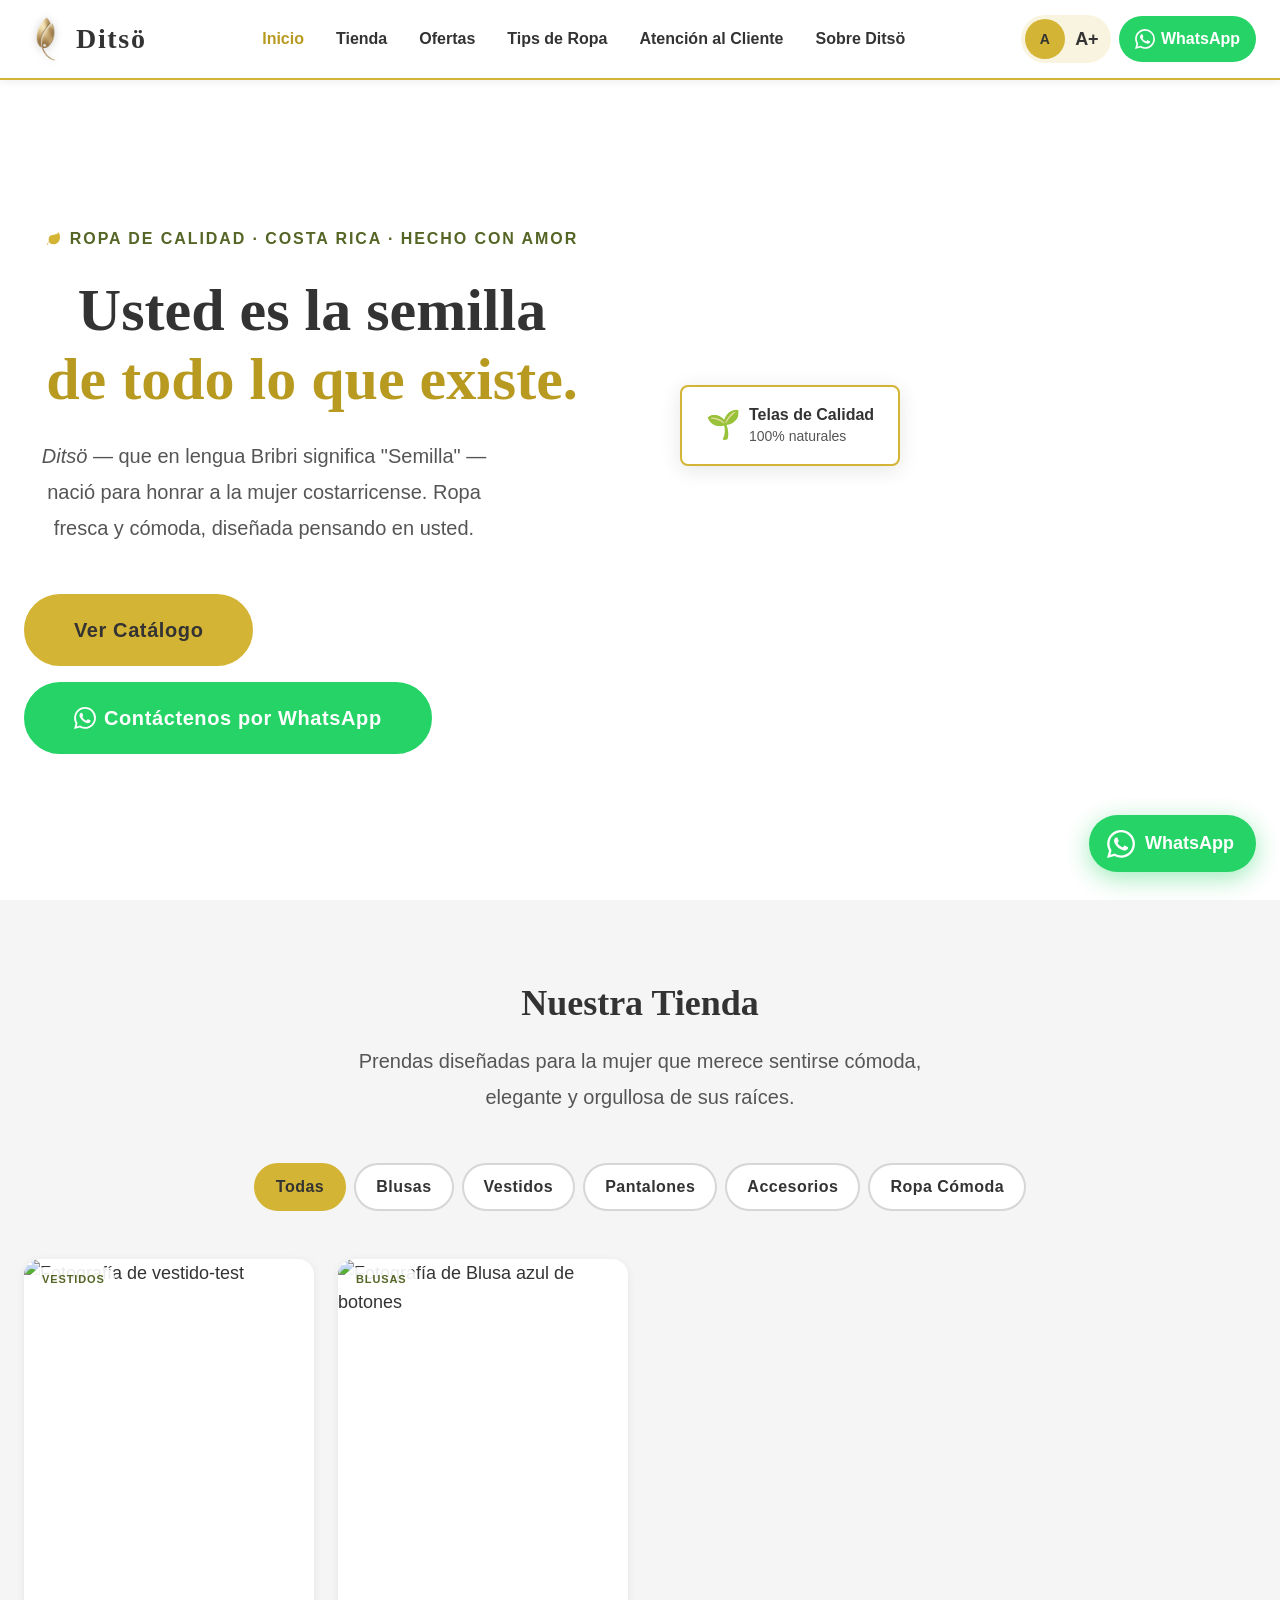
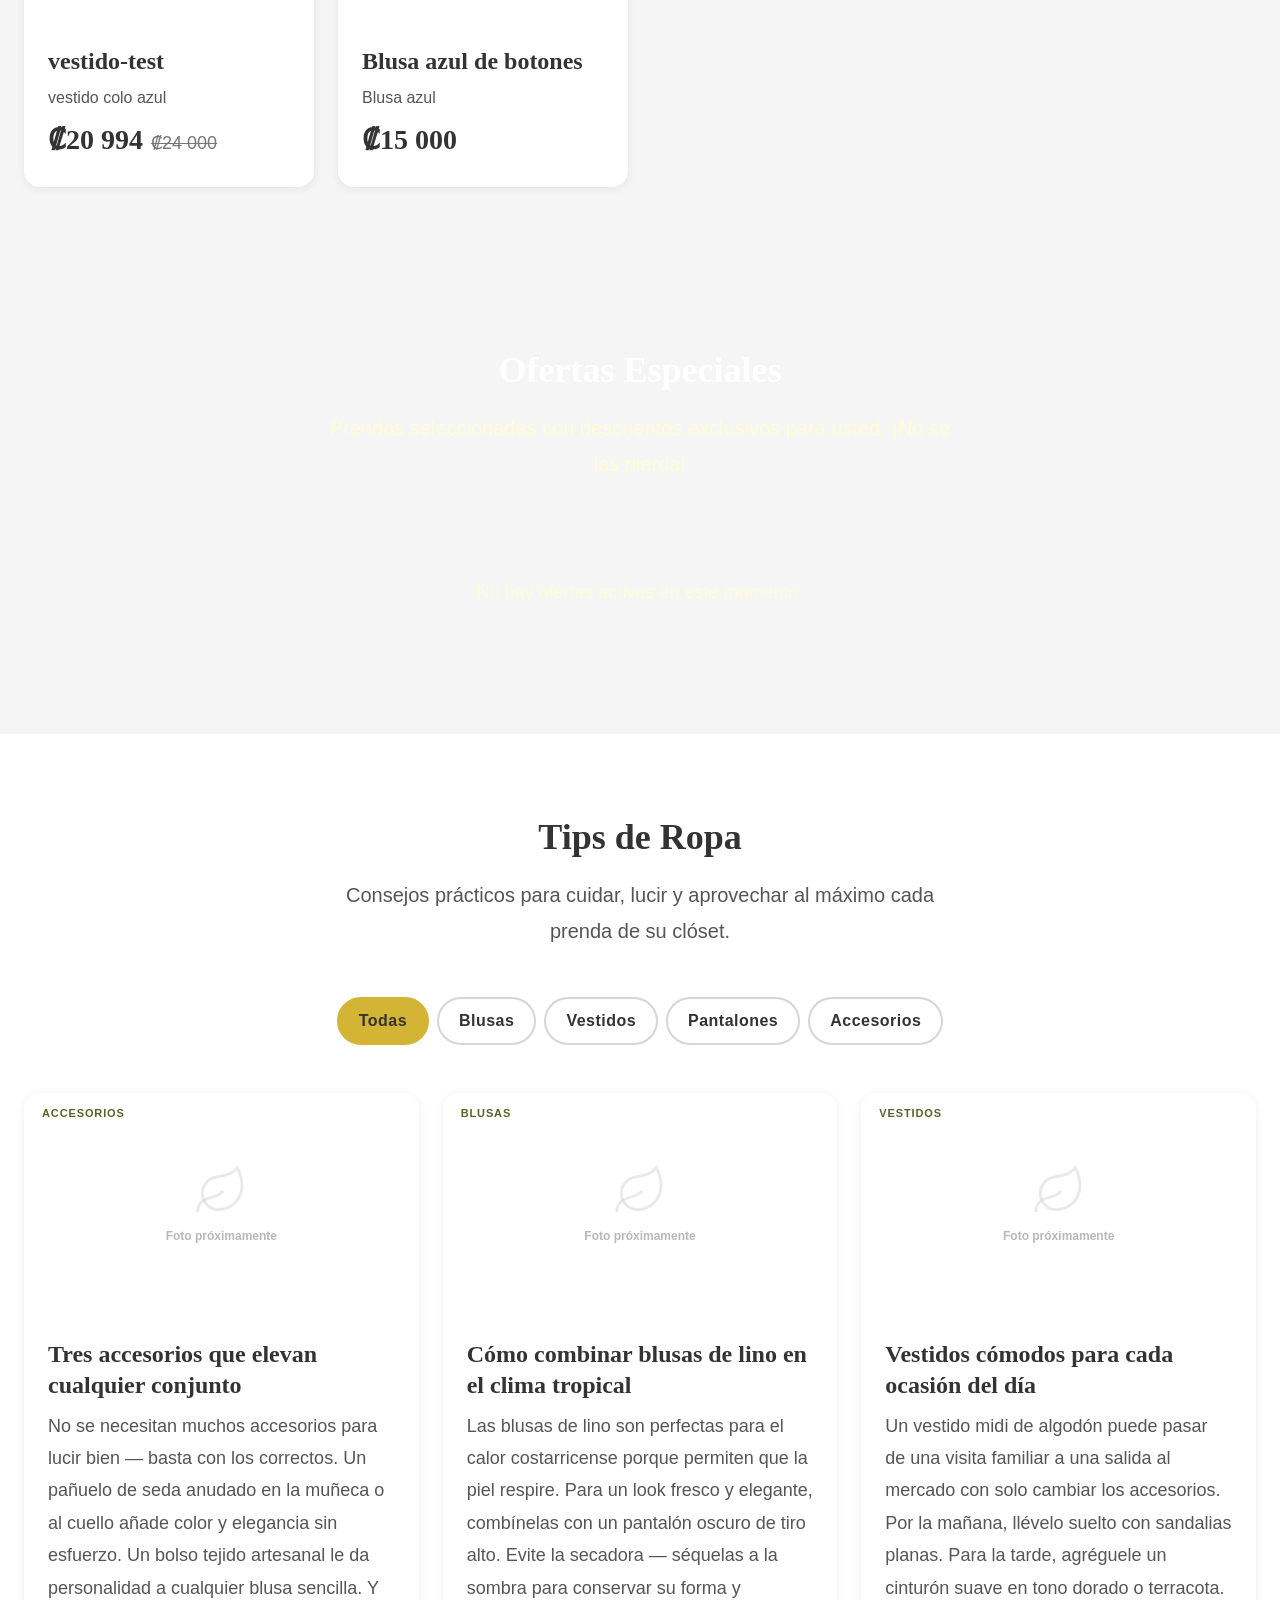
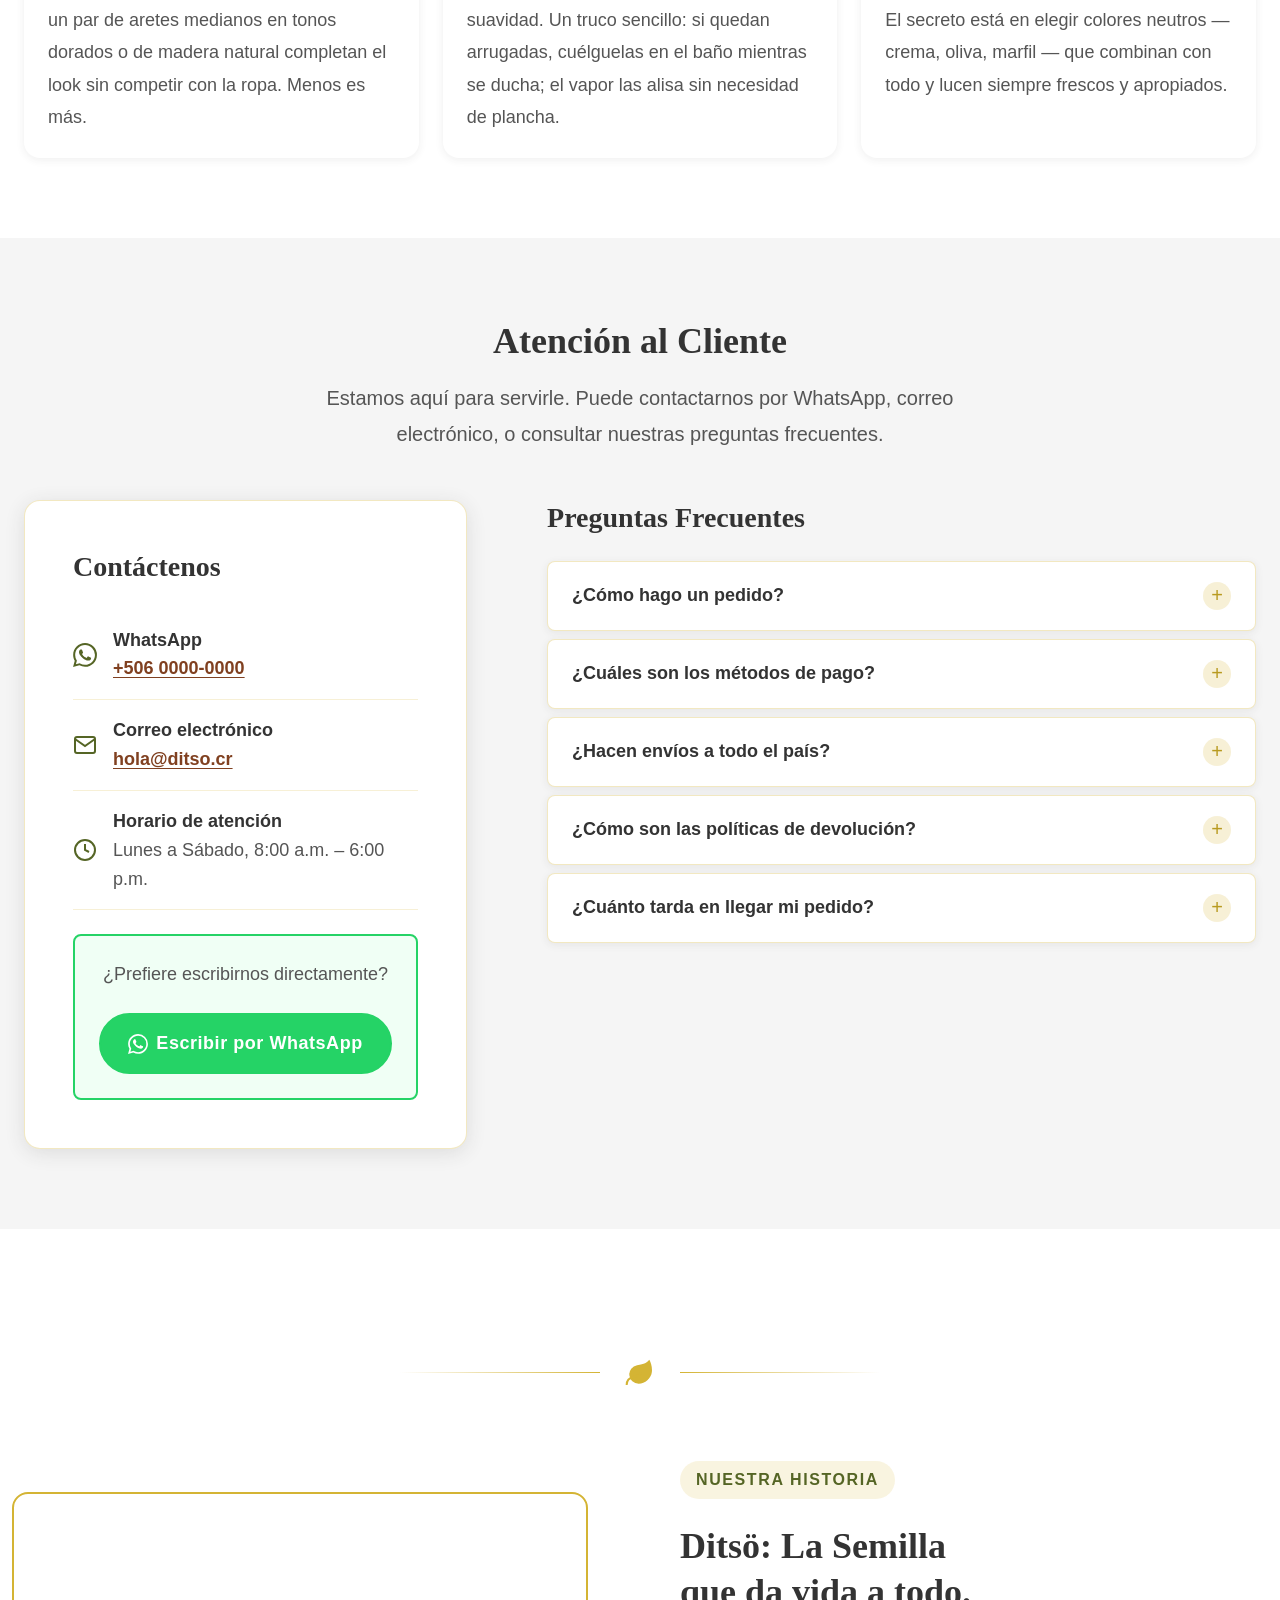
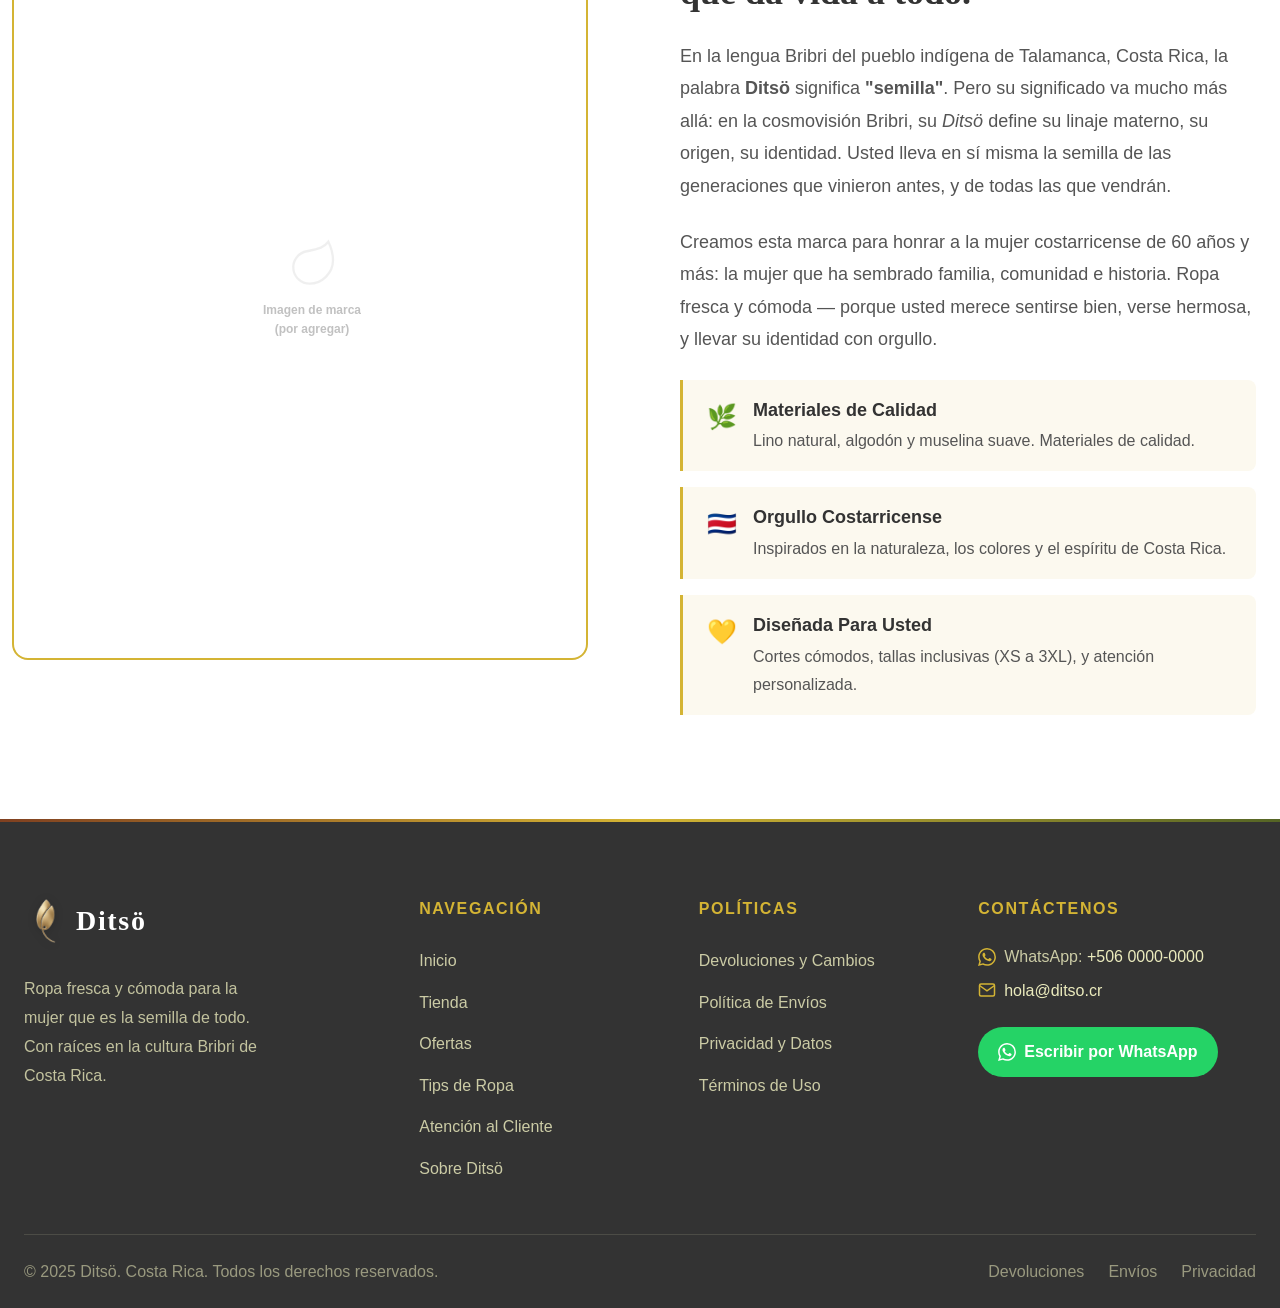
==== index.html @ 5bff0f7b "Fix products not loading, image paths, hero image, tips index - Convert products from Markdown to JS" ====
<!DOCTYPE html>
<html lang="es" dir="ltr">
<head>
  <meta charset="UTF-8">
  <meta name="viewport" content="width=device-width, initial-scale=1.0">
  <meta name="theme-color" content="#FFFFCC">

  <!-- SEO -->
  <title>Ditsö — Ropa para la Mujer Costarricense</title>
  <meta name="description" content="Ditsö es una marca costarricense de ropa, fresca y cómoda para la mujer que es la semilla de todo. Blusas, vestidos, pantalones y accesorios con materiales naturales.">
  <meta name="keywords" content="ropa mujer Costa Rica, ropa cómoda, mujeres mayores, Ditsö, Bribri, moda costarricense">
  <meta name="author" content="Ditsö">

  <!-- Seguridad — HTTP Security Headers vía meta tags
       NOTA: Cuando se despliegue en un servidor (Nginx, Apache, Netlify, Vercel),
       estos mismos valores deben configurarse también como HTTP headers reales
       en el servidor — los meta tags son un segundo nivel de protección. -->

  <!-- Evita que el sitio sea embebido en iframes (clickjacking) -->
  <meta http-equiv="X-Frame-Options" content="SAMEORIGIN">

  <!-- Content Security Policy — Phase 1
       Permite: recursos propios, Google Fonts, WhatsApp, imágenes externas (placeholder).
       En Phase 2 agregar el dominio del API/CMS aquí.
       NOTA: style-unsafe-inline es necesario por los style="" inline en el HTML actual.
             Refactorizar a clases CSS en Phase 2 para eliminar este permiso. -->
  <meta http-equiv="Content-Security-Policy" content="
    default-src 'self';
    script-src 'self';
    style-src 'self' 'unsafe-inline' https://fonts.googleapis.com;
    font-src 'self' https://fonts.gstatic.com;
    img-src 'self' data: https://via.placeholder.com https://placehold.co;
    connect-src 'self';
    frame-ancestors 'none';
    base-uri 'self';
    form-action 'self'
  ">

  <!-- No enviar Referer al navegar a sitios externos (privacidad) -->
  <meta name="referrer" content="strict-origin-when-cross-origin">

  <!-- Base URL — dominio propio -->
  <base href="/">

  <!-- Canonical -->
  <link rel="canonical" href="https://ditsoboutiquecr.com/">

  <!-- Robots -->
  <meta name="robots" content="index, follow">

  <!-- Open Graph / redes sociales -->
  <meta property="og:type"        content="website">
  <meta property="og:url"         content="https://ditsoboutiquecr.com/">
  <meta property="og:title"       content="Ditsö — Ropa para la Mujer Costarricense">
  <meta property="og:description" content="Ropa fresca y cómoda para la mujer que es la semilla de todo. Marca costarricense con raíces Bribri.">
  <meta property="og:locale"      content="es_CR">
  <meta property="og:image"       content="https://ditsoboutiquecr.com/assets/brand/logo.png">
  <meta property="og:image:alt"   content="Ditsö — Marca de ropa costarricense">
  <meta property="og:site_name"   content="Ditsö">

  <!-- Twitter card -->
  <meta name="twitter:card"        content="summary">
  <meta name="twitter:title"       content="Ditsö — Ropa para la Mujer Costarricense">
  <meta name="twitter:description" content="Ropa fresca y cómoda para la mujer que es la semilla de todo. Marca costarricense con raíces Bribri.">
  <meta name="twitter:image"       content="https://ditsoboutiquecr.com/assets/brand/logo.png">

  <!-- Schema.org -->
  <script type="application/ld+json">
  {
    "@context": "https://schema.org",
    "@type": "ClothingStore",
    "name": "Ditsö",
    "description": "Marca costarricense de ropa fresca y cómoda para la mujer.",
    "url": "https://ditsoboutiquecr.com/",
    "logo": "https://ditsoboutiquecr.com/assets/brand/logo.png",
    "image": "https://ditsoboutiquecr.com/assets/brand/logo.png",
    "telephone": "+50685978998",
    "address": { "@type": "PostalAddress", "addressCountry": "CR" },
    "contactPoint": {
      "@type": "ContactPoint",
      "telephone": "+50685978998",
      "contactType": "customer service",
      "availableLanguage": "Spanish"
    },
    "sameAs": ["https://wa.me/50685978998"],
    "priceRange": "₡₡"
  }
  </script>

  <!-- Fuentes Google -->
  <link rel="preconnect" href="https://fonts.googleapis.com">
  <link rel="preconnect" href="https://fonts.gstatic.com" crossorigin>
  <link rel="preload"
        href="https://fonts.googleapis.com/css2?family=Bodoni+Moda:ital,opsz,wght@0,6..96,400;0,6..96,700;1,6..96,400&family=Montserrat:wght@400;500;600;700&display=swap"
        as="style">
  <noscript>
    <link href="https://fonts.googleapis.com/css2?family=Bodoni+Moda:ital,opsz,wght@0,6..96,400;0,6..96,700;1,6..96,400&family=Montserrat:wght@400;500;600;700&display=swap" rel="stylesheet">
  </noscript>

  <!-- Estilos principales -->
  <link rel="stylesheet" href="css/styles.min.css">
</head>

<body>

  <!-- ─────────────────────────────────────────
       SKIP LINK — Accesibilidad
       ───────────────────────────────────────── -->
  <a href="#contenido-principal" class="skip-link">Saltar al contenido principal</a>


  <!-- ─────────────────────────────────────────
       HEADER — Sticky
       ───────────────────────────────────────── -->
  <header class="site-header" role="banner">
    <div class="container header-inner">

      <!-- Logo -->
      <a href="#inicio" class="logo" aria-label="Ditsö — Ir al inicio">
        <img src="assets/brand/logo.png" alt="Ditsö" class="logo__isotipo" width="44" height="44">
        <span class="logo__wordmark">Ditsö</span>
      </a>

      <!-- Navegación principal (desktop) -->
      <nav class="main-nav" aria-label="Navegación principal">
        <ul class="nav-list" role="list">
          <li><a href="#inicio"    class="active">Inicio</a></li>
          <li><a href="#tienda">Tienda</a></li>
          <li><a href="#ofertas">Ofertas</a></li>
          <li><a href="#tips">Tips de Ropa</a></li>
          <li><a href="#atencion">Atención al Cliente</a></li>
          <li><a href="#sobre-ditso">Sobre Ditsö</a></li>
        </ul>
      </nav>

      <!-- Controles del header -->
      <div class="header-controls">

        <!-- Toggle tamaño de fuente -->
        <div class="font-toggle" role="group" aria-label="Tamaño de letra">
          <button
            id="font-normal"
            class="font-toggle__btn font-toggle__btn--normal active"
            aria-label="Letra normal"
            aria-pressed="true"
            title="Tamaño de letra normal"
          >A</button>
          <button
            id="font-large"
            class="font-toggle__btn font-toggle__btn--large"
            aria-label="Letra grande"
            aria-pressed="false"
            title="Aumentar tamaño de letra"
          >A+</button>
        </div>

        <!-- Carrito (Phase 2 placeholder — no funcional en Phase 1) -->
        <button
          class="cart-btn"
          aria-label="Ver carrito de compras (disponible próximamente)"
          title="Carrito — disponible próximamente"
          disabled
        >
          <svg viewBox="0 0 24 24" fill="none" stroke="currentColor" stroke-width="2" stroke-linecap="round" stroke-linejoin="round" aria-hidden="true">
            <circle cx="9" cy="21" r="1"/><circle cx="20" cy="21" r="1"/>
            <path d="M1 1h4l2.68 13.39a2 2 0 0 0 2 1.61h9.72a2 2 0 0 0 2-1.61L23 6H6"/>
          </svg>
          <span class="cart-badge" aria-label="0 artículos en el carrito">0</span>
        </button>

        <!-- WhatsApp (desktop) -->
        <a
          href="https://wa.me/50685978998"
          class="header-whatsapp"
          data-whatsapp-link
          data-whatsapp-msg="Hola Ditsö, me gustaría obtener información sobre sus productos."
          aria-label="Contactar por WhatsApp"
          target="_blank"
          rel="noopener noreferrer"
        >
          <!-- WhatsApp SVG icon -->
          <svg viewBox="0 0 24 24" fill="currentColor" aria-hidden="true">
            <path d="M17.472 14.382c-.297-.149-1.758-.867-2.03-.967-.273-.099-.471-.148-.67.15-.197.297-.767.966-.94 1.164-.173.199-.347.223-.644.075-.297-.15-1.255-.463-2.39-1.475-.883-.788-1.48-1.761-1.653-2.059-.173-.297-.018-.458.13-.606.134-.133.298-.347.446-.52.149-.174.198-.298.298-.497.099-.198.05-.371-.025-.52-.075-.149-.669-1.612-.916-2.207-.242-.579-.487-.5-.669-.51-.173-.008-.371-.01-.57-.01-.198 0-.52.074-.792.372-.272.297-1.04 1.016-1.04 2.479 0 1.462 1.065 2.875 1.213 3.074.149.198 2.096 3.2 5.077 4.487.709.306 1.262.489 1.694.625.712.227 1.36.195 1.871.118.571-.085 1.758-.719 2.006-1.413.248-.694.248-1.289.173-1.413-.074-.124-.272-.198-.57-.347m-5.421 7.403h-.004a9.87 9.87 0 0 1-5.031-1.378l-.361-.214-3.741.982.998-3.648-.235-.374a9.86 9.86 0 0 1-1.51-5.26c.001-5.45 4.436-9.884 9.888-9.884 2.64 0 5.122 1.03 6.988 2.898a9.825 9.825 0 0 1 2.893 6.994c-.003 5.45-4.437 9.884-9.885 9.884m8.413-18.297A11.815 11.815 0 0 0 12.05 0C5.495 0 .16 5.335.157 11.892c0 2.096.547 4.142 1.588 5.945L.057 24l6.305-1.654a11.882 11.882 0 0 0 5.683 1.448h.005c6.554 0 11.89-5.335 11.893-11.893a11.821 11.821 0 0 0-3.48-8.413Z"/>
          </svg>
          WhatsApp
        </a>

        <!-- Hamburguesa (mobile) -->
        <button
          id="hamburger"
          class="hamburger"
          aria-label="Abrir menú de navegación"
          aria-expanded="false"
          aria-controls="mobile-nav"
        >
          <span></span>
          <span></span>
          <span></span>
        </button>

      </div><!-- /header-controls -->
    </div><!-- /header-inner -->
  </header>


  <!-- ─────────────────────────────────────────
       MENÚ MÓVIL (drawer)
       ───────────────────────────────────────── -->
  <nav id="mobile-nav" class="mobile-nav" aria-label="Menú móvil" role="dialog" aria-modal="false">
    <ul class="mobile-nav__list" role="list">
      <li><a href="#inicio">Inicio</a></li>
      <li><a href="#tienda">Tienda</a></li>
      <li><a href="#ofertas">Ofertas</a></li>
      <li><a href="#tips">Tips de Ropa</a></li>
      <li><a href="#atencion">Atención al Cliente</a></li>
      <li><a href="#sobre-ditso">Sobre Ditsö</a></li>
    </ul>
    <div class="mobile-nav__footer">
      <a
        href="https://wa.me/50685978998"
        class="btn btn-whatsapp"
        data-whatsapp-link
        data-whatsapp-msg="Hola Ditsö, me gustaría obtener información sobre sus productos."
        aria-label="Contactar por WhatsApp"
        target="_blank"
        rel="noopener noreferrer"
        style="width:100%; justify-content:center;"
      >
        <svg width="22" height="22" viewBox="0 0 24 24" fill="currentColor" aria-hidden="true">
          <path d="M17.472 14.382c-.297-.149-1.758-.867-2.03-.967-.273-.099-.471-.148-.67.15-.197.297-.767.966-.94 1.164-.173.199-.347.223-.644.075-.297-.15-1.255-.463-2.39-1.475-.883-.788-1.48-1.761-1.653-2.059-.173-.297-.018-.458.13-.606.134-.133.298-.347.446-.52.149-.174.198-.298.298-.497.099-.198.05-.371-.025-.52-.075-.149-.669-1.612-.916-2.207-.242-.579-.487-.5-.669-.51-.173-.008-.371-.01-.57-.01-.198 0-.52.074-.792.372-.272.297-1.04 1.016-1.04 2.479 0 1.462 1.065 2.875 1.213 3.074.149.198 2.096 3.2 5.077 4.487.709.306 1.262.489 1.694.625.712.227 1.36.195 1.871.118.571-.085 1.758-.719 2.006-1.413.248-.694.248-1.289.173-1.413-.074-.124-.272-.198-.57-.347m-5.421 7.403h-.004a9.87 9.87 0 0 1-5.031-1.378l-.361-.214-3.741.982.998-3.648-.235-.374a9.86 9.86 0 0 1-1.51-5.26c.001-5.45 4.436-9.884 9.888-9.884 2.64 0 5.122 1.03 6.988 2.898a9.825 9.825 0 0 1 2.893 6.994c-.003 5.45-4.437 9.884-9.885 9.884m8.413-18.297A11.815 11.815 0 0 0 12.05 0C5.495 0 .16 5.335.157 11.892c0 2.096.547 4.142 1.588 5.945L.057 24l6.305-1.654a11.882 11.882 0 0 0 5.683 1.448h.005c6.554 0 11.89-5.335 11.893-11.893a11.821 11.821 0 0 0-3.48-8.413Z"/>
        </svg>
        Escríbenos por WhatsApp
      </a>
    </div>
  </nav>


  <!-- ─────────────────────────────────────────
       CONTENIDO PRINCIPAL
       ───────────────────────────────────────── -->
  <main id="contenido-principal">


    <!-- ══════════════════════════════════════
         SECCIÓN 1 — HERO / INICIO
         ══════════════════════════════════════ -->
    <section id="inicio" class="hero" aria-label="Sección de bienvenida">
      <div class="hero__bg-pattern" aria-hidden="true"></div>
      <div class="hero__accent"        aria-hidden="true"></div>
      <div class="hero__accent-bottom" aria-hidden="true"></div>

      <div class="container">
        <div class="hero__inner">

          <!-- Contenido textual -->
          <div class="hero__content">
            <p class="hero__eyebrow">
              <!-- Leaf icon inline -->
              <svg viewBox="0 0 24 24" fill="currentColor" aria-hidden="true">
                <path d="M11 20A7 7 0 0 1 9.8 6.1C15.5 5 17 4.48 19 2c1 2 2 4.18 2 8 0 5.5-4.78 10-10 10Z"/>
                <path d="M2 21c0-3 1.85-5.36 5.08-6C9.5 14.52 12 13 13 12" stroke="currentColor" fill="none"/>
              </svg>
              Ropa de Calidad · Costa Rica · Hecho con Amor
            </p>

            <h1 class="hero__title">
              Usted es la semilla<br>
              <span class="highlight">de todo lo que existe.</span>
            </h1>

            <p class="hero__subtitle">
              <em>Ditsö</em> — que en lengua Bribri significa "Semilla" — nació para honrar
              a la mujer costarricense. Ropa fresca y cómoda, diseñada
              pensando en usted.
            </p>

            <div class="hero__ctas">
              <a href="#tienda" class="btn btn-primary btn-lg">
                Ver Catálogo
              </a>
              <a
                href="https://wa.me/50685978998"
                class="btn btn-whatsapp btn-lg"
                data-whatsapp-link
                data-whatsapp-msg="Hola Ditsö, me gustaría conocer sus productos. ¿Me pueden ayudar?"
                target="_blank"
                rel="noopener noreferrer"
                aria-label="Contáctenos por WhatsApp"
              >
                <svg width="22" height="22" viewBox="0 0 24 24" fill="currentColor" aria-hidden="true">
                  <path d="M17.472 14.382c-.297-.149-1.758-.867-2.03-.967-.273-.099-.471-.148-.67.15-.197.297-.767.966-.94 1.164-.173.199-.347.223-.644.075-.297-.15-1.255-.463-2.39-1.475-.883-.788-1.48-1.761-1.653-2.059-.173-.297-.018-.458.13-.606.134-.133.298-.347.446-.52.149-.174.198-.298.298-.497.099-.198.05-.371-.025-.52-.075-.149-.669-1.612-.916-2.207-.242-.579-.487-.5-.669-.51-.173-.008-.371-.01-.57-.01-.198 0-.52.074-.792.372-.272.297-1.04 1.016-1.04 2.479 0 1.462 1.065 2.875 1.213 3.074.149.198 2.096 3.2 5.077 4.487.709.306 1.262.489 1.694.625.712.227 1.36.195 1.871.118.571-.085 1.758-.719 2.006-1.413.248-.694.248-1.289.173-1.413-.074-.124-.272-.198-.57-.347m-5.421 7.403h-.004a9.87 9.87 0 0 1-5.031-1.378l-.361-.214-3.741.982.998-3.648-.235-.374a9.86 9.86 0 0 1-1.51-5.26c.001-5.45 4.436-9.884 9.888-9.884 2.64 0 5.122 1.03 6.988 2.898a9.825 9.825 0 0 1 2.893 6.994c-.003 5.45-4.437 9.884-9.885 9.884m8.413-18.297A11.815 11.815 0 0 0 12.05 0C5.495 0 .16 5.335.157 11.892c0 2.096.547 4.142 1.588 5.945L.057 24l6.305-1.654a11.882 11.882 0 0 0 5.683 1.448h.005c6.554 0 11.89-5.335 11.893-11.893a11.821 11.821 0 0 0-3.48-8.413Z"/>
                </svg>
                Contáctenos por WhatsApp
              </a>
            </div>
          </div><!-- /hero__content -->

          <!-- Imagen hero -->
          <div class="hero__image" aria-hidden="true">
            <div class="hero__image-frame">
              <!-- REEMPLAZAR con imagen real: <img src="assets/hero-model.jpg" alt="Mujer usando ropa Ditsö en jardín costarricense" loading="eager" fetchpriority="high"> -->
              <div class="hero__image-placeholder">
                <svg viewBox="0 0 24 24" fill="none" stroke="currentColor" stroke-width="1" aria-hidden="true">
                  <rect x="3" y="3" width="18" height="18" rx="2"/><circle cx="8.5" cy="8.5" r="1.5"/>
                  <polyline points="21 15 16 10 5 21"/>
                </svg>
                <span>Fotografía principal<br>(por agregar)</span>
              </div>
            </div>
            <!-- Sello de confianza -->
            <div class="hero__badge">
              <span class="hero__badge-icon">🌱</span>
              <div class="hero__badge-text">
                Telas de Calidad<br>
                <span style="font-weight:400; font-size:14px; color:#555;">100% naturales</span>
              </div>
            </div>
          </div><!-- /hero__image -->

        </div><!-- /hero__inner -->
      </div><!-- /container -->
    </section>


    <!-- ══════════════════════════════════════
         SECCIÓN 2 — TIENDA / CATÁLOGO
         ══════════════════════════════════════ -->
    <section id="tienda" class="tienda" aria-label="Catálogo de productos">
      <div class="container">

        <div class="tienda__header">
          <h2 class="section-title reveal">Nuestra Tienda</h2>
          <p class="section-subtitle">
            Prendas diseñadas para la mujer que merece sentirse cómoda, elegante
            y orgullosa de sus raíces.
          </p>
        </div>

        <!-- Filtros de categoría -->
        <div class="category-filters reveal reveal--d2" role="group" aria-label="Filtrar por categoría">
          <button class="filter-btn active" data-category="todas" aria-pressed="true">Todas</button>
          <button class="filter-btn" data-category="blusas"      aria-pressed="false">Blusas</button>
          <button class="filter-btn" data-category="vestidos"    aria-pressed="false">Vestidos</button>
          <button class="filter-btn" data-category="pantalones"  aria-pressed="false">Pantalones</button>
          <button class="filter-btn" data-category="accesorios"  aria-pressed="false">Accesorios</button>
          <button class="filter-btn" data-category="ropa-comoda" aria-pressed="false">Ropa Cómoda</button>
        </div>

        <!-- Grid de productos — generado por JS -->
        <div id="products-grid" class="products-grid" role="list" aria-label="Productos Ditsö">
          <!-- Los productos se insertan aquí por initCatalog() en main.js -->
        </div>

      </div><!-- /container -->
    </section>


    <!-- ══════════════════════════════════════
         SECCIÓN 3 — OFERTAS / NOVEDADES
         ══════════════════════════════════════ -->
    <section id="ofertas" class="ofertas" aria-label="Ofertas especiales">
      <div class="container">

        <div class="ofertas__header">
          <h2 class="section-title reveal">Ofertas Especiales</h2>
          <p class="section-subtitle">
            Prendas seleccionadas con descuentos exclusivos para usted.
            ¡No se las pierda!
          </p>
        </div>

        <!-- Grid de ofertas — generado por JS -->
        <div id="offers-grid" class="ofertas__grid" role="list" aria-label="Ofertas Ditsö">
          <!-- Las ofertas se insertan aquí por initCatalog() en main.js -->
        </div>

      </div><!-- /container -->
    </section>


    <!-- ══════════════════════════════════════
         SECCIÓN 4 — GUÍA DE TALLAS (removida)
         ══════════════════════════════════════ -->


    <!-- ══════════════════════════════════════
         SECCIÓN 4.5 — TIPS DE ROPA
         ══════════════════════════════════════ -->
    <section id="tips" class="tips" aria-label="Tips de ropa">
      <div class="container">
        <div class="tips__header">
          <h2 class="section-title reveal">Tips de Ropa</h2>
          <p class="section-subtitle reveal reveal--d1">
            Consejos prácticos para cuidar, lucir y aprovechar al máximo
            cada prenda de su clóset.
          </p>
        </div>
        <div class="category-filters reveal reveal--d2" role="group" aria-label="Filtrar tips por categoría">
          <button class="tip-filter-btn active" data-tip-category="todas"      aria-pressed="true">Todas</button>
          <button class="tip-filter-btn"        data-tip-category="blusas"     aria-pressed="false">Blusas</button>
          <button class="tip-filter-btn"        data-tip-category="vestidos"   aria-pressed="false">Vestidos</button>
          <button class="tip-filter-btn"        data-tip-category="pantalones" aria-pressed="false">Pantalones</button>
          <button class="tip-filter-btn"        data-tip-category="accesorios" aria-pressed="false">Accesorios</button>
        </div>
        <div id="tips-grid" class="tips-grid" role="list" aria-label="Tips de Ditsö"></div>
      </div>
    </section>


    <!-- ══════════════════════════════════════
         SECCIÓN 5 — ATENCIÓN AL CLIENTE
         ══════════════════════════════════════ -->
    <section id="atencion" class="atencion" aria-label="Atención al cliente">
      <div class="container">

        <div class="text-center" style="margin-bottom: var(--space-lg);">
          <h2 class="section-title reveal">Atención al Cliente</h2>
          <p class="section-subtitle">
            Estamos aquí para servirle. Puede contactarnos por WhatsApp,
            correo electrónico, o consultar nuestras preguntas frecuentes.
          </p>
        </div>

        <div class="atencion__inner">

          <!-- Tarjeta de contacto -->
          <div class="atencion__contact reveal reveal--d1">
            <div class="atencion__contact-card">
              <h3 class="atencion__contact-title">Contáctenos</h3>

              <div class="contact-item">
                <svg viewBox="0 0 24 24" fill="currentColor" aria-hidden="true">
                  <path d="M17.472 14.382c-.297-.149-1.758-.867-2.03-.967-.273-.099-.471-.148-.67.15-.197.297-.767.966-.94 1.164-.173.199-.347.223-.644.075-.297-.15-1.255-.463-2.39-1.475-.883-.788-1.48-1.761-1.653-2.059-.173-.297-.018-.458.13-.606.134-.133.298-.347.446-.52.149-.174.198-.298.298-.497.099-.198.05-.371-.025-.52-.075-.149-.669-1.612-.916-2.207-.242-.579-.487-.5-.669-.51-.173-.008-.371-.01-.57-.01-.198 0-.52.074-.792.372-.272.297-1.04 1.016-1.04 2.479 0 1.462 1.065 2.875 1.213 3.074.149.198 2.096 3.2 5.077 4.487.709.306 1.262.489 1.694.625.712.227 1.36.195 1.871.118.571-.085 1.758-.719 2.006-1.413.248-.694.248-1.289.173-1.413-.074-.124-.272-.198-.57-.347m-5.421 7.403h-.004a9.87 9.87 0 0 1-5.031-1.378l-.361-.214-3.741.982.998-3.648-.235-.374a9.86 9.86 0 0 1-1.51-5.26c.001-5.45 4.436-9.884 9.888-9.884 2.64 0 5.122 1.03 6.988 2.898a9.825 9.825 0 0 1 2.893 6.994c-.003 5.45-4.437 9.884-9.885 9.884m8.413-18.297A11.815 11.815 0 0 0 12.05 0C5.495 0 .16 5.335.157 11.892c0 2.096.547 4.142 1.588 5.945L.057 24l6.305-1.654a11.882 11.882 0 0 0 5.683 1.448h.005c6.554 0 11.89-5.335 11.893-11.893a11.821 11.821 0 0 0-3.48-8.413Z"/>
                </svg>
                <div>
                  <strong>WhatsApp</strong><br>
                  <a
                    href="https://wa.me/50685978998"
                    data-whatsapp-link
                    target="_blank"
                    rel="noopener noreferrer"
                  >+506 0000-0000</a>
                </div>
              </div>

              <div class="contact-item">
                <svg viewBox="0 0 24 24" fill="none" stroke="currentColor" stroke-width="2" aria-hidden="true">
                  <path d="M4 4h16c1.1 0 2 .9 2 2v12c0 1.1-.9 2-2 2H4c-1.1 0-2-.9-2-2V6c0-1.1.9-2 2-2z"/>
                  <polyline points="22,6 12,13 2,6"/>
                </svg>
                <div>
                  <strong>Correo electrónico</strong><br>
                  <a href="mailto:hola@ditso.cr">hola@ditso.cr</a>
                </div>
              </div>

              <div class="contact-item">
                <svg viewBox="0 0 24 24" fill="none" stroke="currentColor" stroke-width="2" aria-hidden="true">
                  <circle cx="12" cy="12" r="10"/>
                  <polyline points="12 6 12 12 16 14"/>
                </svg>
                <div>
                  <strong>Horario de atención</strong><br>
                  <span style="color: var(--color-text-secondary);">Lunes a Sábado, 8:00 a.m. – 6:00 p.m.</span>
                </div>
              </div>

              <div class="whatsapp-cta-block">
                <p>¿Prefiere escribirnos directamente?</p>
                <a
                  href="https://wa.me/50685978998"
                  class="btn btn-whatsapp"
                  data-whatsapp-link
                  data-whatsapp-msg="Hola Ditsö, tengo una consulta."
                  target="_blank"
                  rel="noopener noreferrer"
                  style="width:100%; justify-content:center; margin-top: 8px;"
                >
                  <svg width="20" height="20" viewBox="0 0 24 24" fill="currentColor" aria-hidden="true">
                    <path d="M17.472 14.382c-.297-.149-1.758-.867-2.03-.967-.273-.099-.471-.148-.67.15-.197.297-.767.966-.94 1.164-.173.199-.347.223-.644.075-.297-.15-1.255-.463-2.39-1.475-.883-.788-1.48-1.761-1.653-2.059-.173-.297-.018-.458.13-.606.134-.133.298-.347.446-.52.149-.174.198-.298.298-.497.099-.198.05-.371-.025-.52-.075-.149-.669-1.612-.916-2.207-.242-.579-.487-.5-.669-.51-.173-.008-.371-.01-.57-.01-.198 0-.52.074-.792.372-.272.297-1.04 1.016-1.04 2.479 0 1.462 1.065 2.875 1.213 3.074.149.198 2.096 3.2 5.077 4.487.709.306 1.262.489 1.694.625.712.227 1.36.195 1.871.118.571-.085 1.758-.719 2.006-1.413.248-.694.248-1.289.173-1.413-.074-.124-.272-.198-.57-.347m-5.421 7.403h-.004a9.87 9.87 0 0 1-5.031-1.378l-.361-.214-3.741.982.998-3.648-.235-.374a9.86 9.86 0 0 1-1.51-5.26c.001-5.45 4.436-9.884 9.888-9.884 2.64 0 5.122 1.03 6.988 2.898a9.825 9.825 0 0 1 2.893 6.994c-.003 5.45-4.437 9.884-9.885 9.884m8.413-18.297A11.815 11.815 0 0 0 12.05 0C5.495 0 .16 5.335.157 11.892c0 2.096.547 4.142 1.588 5.945L.057 24l6.305-1.654a11.882 11.882 0 0 0 5.683 1.448h.005c6.554 0 11.89-5.335 11.893-11.893a11.821 11.821 0 0 0-3.48-8.413Z"/>
                  </svg>
                  Escribir por WhatsApp
                </a>
              </div>

            </div><!-- /contact-card -->
          </div><!-- /atencion__contact -->

          <!-- FAQ -->
          <div class="atencion__faq" aria-label="Preguntas frecuentes">
            <h3 style="font-family: var(--font-display); font-size: var(--text-xl); margin-bottom: var(--space-md); color: var(--color-graphite);">
              Preguntas Frecuentes
            </h3>

            <div class="faq-list">

              <!-- FAQ 1 -->
              <div class="faq-item">
                <button
                  class="faq-question"
                  aria-expanded="false"
                  aria-controls="faq-answer-1"
                  id="faq-q-1"
                >
                  ¿Cómo hago un pedido?
                  <span class="faq-icon" aria-hidden="true">+</span>
                </button>
                <div class="faq-answer" id="faq-answer-1" role="region" aria-labelledby="faq-q-1">
                  <div class="faq-answer__inner">
                    En esta etapa, los pedidos se realizan directamente por WhatsApp o correo electrónico.
                    Escríbanos indicando el producto, la talla y su información de contacto.
                    Próximamente podrá comprar directamente desde la tienda en línea.
                  </div>
                </div>
              </div>

              <!-- FAQ 2 -->
              <div class="faq-item">
                <button
                  class="faq-question"
                  aria-expanded="false"
                  aria-controls="faq-answer-2"
                  id="faq-q-2"
                >
                  ¿Cuáles son los métodos de pago?
                  <span class="faq-icon" aria-hidden="true">+</span>
                </button>
                <div class="faq-answer" id="faq-answer-2" role="region" aria-labelledby="faq-q-2">
                  <div class="faq-answer__inner">
                    Aceptamos transferencia bancaria (SINPE Móvil), depósito en cuenta y pago en efectivo
                    para recoger en San José. Próximamente habilitaremos pago con tarjeta de crédito
                    y débito directamente en la tienda en línea.
                  </div>
                </div>
              </div>

              <!-- FAQ 3 -->
              <div class="faq-item">
                <button
                  class="faq-question"
                  aria-expanded="false"
                  aria-controls="faq-answer-3"
                  id="faq-q-3"
                >
                  ¿Hacen envíos a todo el país?
                  <span class="faq-icon" aria-hidden="true">+</span>
                </button>
                <div class="faq-answer" id="faq-answer-3" role="region" aria-labelledby="faq-q-3">
                  <div class="faq-answer__inner">
                    Sí, hacemos envíos a todo Costa Rica a través de Correos de Costa Rica y
                    servicios de mensajería como Urbano. El costo de envío varía según la provincia.
                    También puede recoger su pedido en San José sin costo adicional.
                  </div>
                </div>
              </div>

              <!-- FAQ 4 -->
              <div class="faq-item">
                <button
                  class="faq-question"
                  aria-expanded="false"
                  aria-controls="faq-answer-4"
                  id="faq-q-4"
                >
                  ¿Cómo son las políticas de devolución?
                  <span class="faq-icon" aria-hidden="true">+</span>
                </button>
                <div class="faq-answer" id="faq-answer-4" role="region" aria-labelledby="faq-q-4">
                  <div class="faq-answer__inner">
                    Aceptamos devoluciones y cambios dentro de los 15 días naturales después de recibida
                    la prenda, siempre que esté en perfecto estado (sin uso, sin lavar, con etiquetas).
                    Si recibió un artículo defectuoso, le hacemos el cambio sin costo alguno. Contáctenos
                    por WhatsApp para iniciar el proceso.
                  </div>
                </div>
              </div>

              <!-- FAQ 5 -->
              <div class="faq-item">
                <button
                  class="faq-question"
                  aria-expanded="false"
                  aria-controls="faq-answer-5"
                  id="faq-q-5"
                >
                  ¿Cuánto tarda en llegar mi pedido?
                  <span class="faq-icon" aria-hidden="true">+</span>
                </button>
                <div class="faq-answer" id="faq-answer-5" role="region" aria-labelledby="faq-q-5">
                  <div class="faq-answer__inner">
                    Los pedidos en el Gran Área Metropolitana generalmente llegan en 1 a 3 días hábiles.
                    Para el resto del país, el tiempo estimado es de 3 a 5 días hábiles.
                    Le enviaremos un número de seguimiento para que pueda rastrear su paquete.
                  </div>
                </div>
              </div>

            </div><!-- /faq-list -->
          </div><!-- /atencion__faq -->

        </div><!-- /atencion__inner -->
      </div><!-- /container -->
    </section>


    <!-- ══════════════════════════════════════
         SECCIÓN 6 — SOBRE DITSÖ
         ══════════════════════════════════════ -->
    <section id="sobre-ditso" class="sobre-ditso" aria-label="Nuestra historia">
      <div class="container">

        <!-- Divisor decorativo -->
        <div class="leaf-divider" aria-hidden="true">
          <svg class="leaf-icon" viewBox="0 0 24 24" fill="currentColor">
            <path d="M11 20A7 7 0 0 1 9.8 6.1C15.5 5 17 4.48 19 2c1 2 2 4.18 2 8 0 5.5-4.78 10-10 10Z"/>
            <path d="M2 21c0-3 1.85-5.36 5.08-6C9.5 14.52 12 13 13 12" stroke="currentColor" fill="none" stroke-width="1.5"/>
          </svg>
        </div>

        <div class="sobre-ditso__inner">

          <!-- Imagen -->
          <div class="sobre-ditso__image-col reveal">
            <div class="sobre-ditso__image-frame" aria-hidden="true">
              <!-- REEMPLAZAR con imagen real -->
              <div class="img-placeholder">
                <svg viewBox="0 0 24 24" fill="none" stroke="currentColor" stroke-width="1" aria-hidden="true">
                  <path d="M11 20A7 7 0 0 1 9.8 6.1C15.5 5 17 4.48 19 2c1 2 2 4.18 2 8 0 5.5-4.78 10-10 10Z"/>
                </svg>
                <span>Imagen de marca<br>(por agregar)</span>
              </div>
            </div>
            <div class="sobre-ditso__deco-border" aria-hidden="true"></div>
          </div>

          <!-- Contenido -->
          <div class="sobre-ditso__content reveal reveal--d2">
            <span class="sobre-ditso__tag">Nuestra Historia</span>

            <h2 class="sobre-ditso__title">
              Ditsö: La Semilla<br>que da vida a todo.
            </h2>

            <p class="sobre-ditso__body">
              En la lengua Bribri del pueblo indígena de Talamanca, Costa Rica,
              la palabra <strong>Ditsö</strong> significa <strong>"semilla"</strong>.
              Pero su significado va mucho más allá: en la cosmovisión Bribri,
              su <em>Ditsö</em> define su linaje materno, su origen, su identidad.
              Usted lleva en sí misma la semilla de las generaciones que vinieron
              antes, y de todas las que vendrán.
            </p>

            <p class="sobre-ditso__body">
              Creamos esta marca para honrar a la mujer costarricense de 60 años
              y más: la mujer que ha sembrado familia, comunidad e historia.
              Ropa fresca y cómoda — porque usted merece sentirse bien,
              verse hermosa, y llevar su identidad con orgullo.
            </p>

            <div class="sobre-ditso__values">
              <div class="sobre-ditso__value-item">
                <span class="sobre-ditso__value-icon">🌿</span>
                <div class="sobre-ditso__value-text">
                  <strong>Materiales de Calidad</strong>
                  <span>Lino natural, algodón y muselina suave. Materiales de calidad.</span>
                </div>
              </div>
              <div class="sobre-ditso__value-item">
                <span class="sobre-ditso__value-icon">🇨🇷</span>
                <div class="sobre-ditso__value-text">
                  <strong>Orgullo Costarricense</strong>
                  <span>Inspirados en la naturaleza, los colores y el espíritu de Costa Rica.</span>
                </div>
              </div>
              <div class="sobre-ditso__value-item">
                <span class="sobre-ditso__value-icon">💛</span>
                <div class="sobre-ditso__value-text">
                  <strong>Diseñada Para Usted</strong>
                  <span>Cortes cómodos, tallas inclusivas (XS a 3XL), y atención personalizada.</span>
                </div>
              </div>
            </div>

          </div><!-- /sobre-ditso__content -->
        </div><!-- /sobre-ditso__inner -->

      </div><!-- /container -->
    </section>


  </main><!-- /main -->


  <!-- ─────────────────────────────────────────
       FOOTER
       ───────────────────────────────────────── -->
  <footer class="site-footer" role="contentinfo">
    <div class="container">

      <div class="footer__inner">

        <!-- Columna 1: Marca -->
        <div class="footer__brand">
          <a href="#inicio" class="logo" aria-label="Ditsö — Ir al inicio" style="margin-bottom: var(--space-sm); display: inline-flex;">
            <img src="assets/brand/logo.png" alt="Ditsö" class="logo__isotipo" width="44" height="44">
            <span class="logo__wordmark">Ditsö</span>
          </a>
          <p class="footer__tagline">
            Ropa fresca y cómoda para la mujer que es la semilla de todo.
            Con raíces en la cultura Bribri de Costa Rica.
          </p>
        </div>

        <!-- Columna 2: Navegación -->
        <div>
          <h3 class="footer__heading">Navegación</h3>
          <nav aria-label="Navegación del pie de página">
            <ul class="footer__links">
              <li><a href="#inicio">Inicio</a></li>
              <li><a href="#tienda">Tienda</a></li>
              <li><a href="#ofertas">Ofertas</a></li>
              <li><a href="#tips">Tips de Ropa</a></li>
              <li><a href="#atencion">Atención al Cliente</a></li>
              <li><a href="#sobre-ditso">Sobre Ditsö</a></li>
            </ul>
          </nav>
        </div>

        <!-- Columna 3: Políticas -->
        <div>
          <h3 class="footer__heading">Políticas</h3>
          <ul class="footer__links">
            <li><a href="#atencion">Devoluciones y Cambios</a></li>
            <li><a href="#atencion">Política de Envíos</a></li>
            <li><a href="#">Privacidad y Datos</a></li>
            <li><a href="#">Términos de Uso</a></li>
          </ul>
        </div>

        <!-- Columna 4: Contacto -->
        <div>
          <h3 class="footer__heading">Contáctenos</h3>
          <div class="footer__contact-item">
            <svg viewBox="0 0 24 24" fill="currentColor" aria-hidden="true" width="18" height="18">
              <path d="M17.472 14.382c-.297-.149-1.758-.867-2.03-.967-.273-.099-.471-.148-.67.15-.197.297-.767.966-.94 1.164-.173.199-.347.223-.644.075-.297-.15-1.255-.463-2.39-1.475-.883-.788-1.48-1.761-1.653-2.059-.173-.297-.018-.458.13-.606.134-.133.298-.347.446-.52.149-.174.198-.298.298-.497.099-.198.05-.371-.025-.52-.075-.149-.669-1.612-.916-2.207-.242-.579-.487-.5-.669-.51-.173-.008-.371-.01-.57-.01-.198 0-.52.074-.792.372-.272.297-1.04 1.016-1.04 2.479 0 1.462 1.065 2.875 1.213 3.074.149.198 2.096 3.2 5.077 4.487.709.306 1.262.489 1.694.625.712.227 1.36.195 1.871.118.571-.085 1.758-.719 2.006-1.413.248-.694.248-1.289.173-1.413-.074-.124-.272-.198-.57-.347m-5.421 7.403h-.004a9.87 9.87 0 0 1-5.031-1.378l-.361-.214-3.741.982.998-3.648-.235-.374a9.86 9.86 0 0 1-1.51-5.26c.001-5.45 4.436-9.884 9.888-9.884 2.64 0 5.122 1.03 6.988 2.898a9.825 9.825 0 0 1 2.893 6.994c-.003 5.45-4.437 9.884-9.885 9.884m8.413-18.297A11.815 11.815 0 0 0 12.05 0C5.495 0 .16 5.335.157 11.892c0 2.096.547 4.142 1.588 5.945L.057 24l6.305-1.654a11.882 11.882 0 0 0 5.683 1.448h.005c6.554 0 11.89-5.335 11.893-11.893a11.821 11.821 0 0 0-3.48-8.413Z"/>
            </svg>
            <span>WhatsApp: <a href="https://wa.me/50685978998" data-whatsapp-link>+506 0000-0000</a></span>
          </div>
          <div class="footer__contact-item">
            <svg viewBox="0 0 24 24" fill="none" stroke="currentColor" stroke-width="2" aria-hidden="true">
              <path d="M4 4h16c1.1 0 2 .9 2 2v12c0 1.1-.9 2-2 2H4c-1.1 0-2-.9-2-2V6c0-1.1.9-2 2-2z"/>
              <polyline points="22,6 12,13 2,6"/>
            </svg>
            <span><a href="mailto:hola@ditso.cr">hola@ditso.cr</a></span>
          </div>
          <a
            href="https://wa.me/50685978998"
            class="footer__whatsapp-btn"
            data-whatsapp-link
            data-whatsapp-msg="Hola Ditsö, me gustaría hacer un pedido."
            target="_blank"
            rel="noopener noreferrer"
          >
            <svg width="18" height="18" viewBox="0 0 24 24" fill="currentColor" aria-hidden="true">
              <path d="M17.472 14.382c-.297-.149-1.758-.867-2.03-.967-.273-.099-.471-.148-.67.15-.197.297-.767.966-.94 1.164-.173.199-.347.223-.644.075-.297-.15-1.255-.463-2.39-1.475-.883-.788-1.48-1.761-1.653-2.059-.173-.297-.018-.458.13-.606.134-.133.298-.347.446-.52.149-.174.198-.298.298-.497.099-.198.05-.371-.025-.52-.075-.149-.669-1.612-.916-2.207-.242-.579-.487-.5-.669-.51-.173-.008-.371-.01-.57-.01-.198 0-.52.074-.792.372-.272.297-1.04 1.016-1.04 2.479 0 1.462 1.065 2.875 1.213 3.074.149.198 2.096 3.2 5.077 4.487.709.306 1.262.489 1.694.625.712.227 1.36.195 1.871.118.571-.085 1.758-.719 2.006-1.413.248-.694.248-1.289.173-1.413-.074-.124-.272-.198-.57-.347m-5.421 7.403h-.004a9.87 9.87 0 0 1-5.031-1.378l-.361-.214-3.741.982.998-3.648-.235-.374a9.86 9.86 0 0 1-1.51-5.26c.001-5.45 4.436-9.884 9.888-9.884 2.64 0 5.122 1.03 6.988 2.898a9.825 9.825 0 0 1 2.893 6.994c-.003 5.45-4.437 9.884-9.885 9.884m8.413-18.297A11.815 11.815 0 0 0 12.05 0C5.495 0 .16 5.335.157 11.892c0 2.096.547 4.142 1.588 5.945L.057 24l6.305-1.654a11.882 11.882 0 0 0 5.683 1.448h.005c6.554 0 11.89-5.335 11.893-11.893a11.821 11.821 0 0 0-3.48-8.413Z"/>
            </svg>
            Escribir por WhatsApp
          </a>
        </div>

      </div><!-- /footer__inner -->

      <!-- Footer bottom -->
      <div class="footer__bottom">
        <p class="footer__copyright">
          © 2025 Ditsö. Costa Rica. Todos los derechos reservados.
        </p>
        <nav class="footer__policies" aria-label="Políticas del sitio">
          <a href="#">Devoluciones</a>
          <a href="#">Envíos</a>
          <a href="#">Privacidad</a>
        </nav>
      </div>

    </div><!-- /container -->
  </footer>


  <!-- ─────────────────────────────────────────
       MODAL — Carrito Phase 1 (WhatsApp redirect)
       ───────────────────────────────────────── -->
  <div
    id="cart-modal-overlay"
    class="modal-overlay"
    role="dialog"
    aria-modal="true"
    aria-labelledby="modal-title"
    aria-hidden="true"
  >
    <div class="modal">
      <button
        id="modal-close-btn"
        class="modal__close"
        aria-label="Cerrar"
      >✕</button>

      <div class="modal__icon" aria-hidden="true">🛒</div>

      <h2 class="modal__title" id="modal-title">
        ¡Pronto podrá comprar aquí!
      </h2>

      <p class="modal__body">
        Estamos preparando nuestra tienda en línea para que pueda comprar
        <strong id="modal-product-name" class="modal__product-name">este producto</strong>
        directamente. Por ahora, escríbanos por WhatsApp y con mucho gusto
        la atendemos.
      </p>

      <div class="modal__actions">
        <a
          id="modal-wa-btn"
          href="https://wa.me/50685978998"
          class="btn btn-whatsapp btn-lg"
          target="_blank"
          rel="noopener noreferrer"
          aria-label="Consultar por WhatsApp"
        >
          <svg width="22" height="22" viewBox="0 0 24 24" fill="currentColor" aria-hidden="true">
            <path d="M17.472 14.382c-.297-.149-1.758-.867-2.03-.967-.273-.099-.471-.148-.67.15-.197.297-.767.966-.94 1.164-.173.199-.347.223-.644.075-.297-.15-1.255-.463-2.39-1.475-.883-.788-1.48-1.761-1.653-2.059-.173-.297-.018-.458.13-.606.134-.133.298-.347.446-.52.149-.174.198-.298.298-.497.099-.198.05-.371-.025-.52-.075-.149-.669-1.612-.916-2.207-.242-.579-.487-.5-.669-.51-.173-.008-.371-.01-.57-.01-.198 0-.52.074-.792.372-.272.297-1.04 1.016-1.04 2.479 0 1.462 1.065 2.875 1.213 3.074.149.198 2.096 3.2 5.077 4.487.709.306 1.262.489 1.694.625.712.227 1.36.195 1.871.118.571-.085 1.758-.719 2.006-1.413.248-.694.248-1.289.173-1.413-.074-.124-.272-.198-.57-.347m-5.421 7.403h-.004a9.87 9.87 0 0 1-5.031-1.378l-.361-.214-3.741.982.998-3.648-.235-.374a9.86 9.86 0 0 1-1.51-5.26c.001-5.45 4.436-9.884 9.888-9.884 2.64 0 5.122 1.03 6.988 2.898a9.825 9.825 0 0 1 2.893 6.994c-.003 5.45-4.437 9.884-9.885 9.884m8.413-18.297A11.815 11.815 0 0 0 12.05 0C5.495 0 .16 5.335.157 11.892c0 2.096.547 4.142 1.588 5.945L.057 24l6.305-1.654a11.882 11.882 0 0 0 5.683 1.448h.005c6.554 0 11.89-5.335 11.893-11.893a11.821 11.821 0 0 0-3.48-8.413Z"/>
          </svg>
          Consultar por WhatsApp
        </a>
        <button
          id="modal-continue-btn"
          class="btn btn-outline"
          aria-label="Cerrar y continuar viendo productos"
        >
          Continuar viendo productos
        </button>
      </div>
    </div>
  </div>



  <!-- ─────────────────────────────────────────
       BOTÓN FLOTANTE DE WHATSAPP
       Siempre visible — crítico para usuarias 60+
       En Phase 2: mantener tal cual.
       ───────────────────────────────────────── -->
  <a
    href="https://wa.me/50685978998"
    class="whatsapp-float"
    data-whatsapp-link
    data-whatsapp-msg="Hola Ditsö, me gustaría obtener información sobre sus productos."
    target="_blank"
    rel="noopener noreferrer"
    aria-label="Contactar a Ditsö por WhatsApp"
    title="Escríbanos por WhatsApp"
  >
    <svg width="28" height="28" viewBox="0 0 24 24" fill="currentColor" aria-hidden="true">
      <path d="M17.472 14.382c-.297-.149-1.758-.867-2.03-.967-.273-.099-.471-.148-.67.15-.197.297-.767.966-.94 1.164-.173.199-.347.223-.644.075-.297-.15-1.255-.463-2.39-1.475-.883-.788-1.48-1.761-1.653-2.059-.173-.297-.018-.458.13-.606.134-.133.298-.347.446-.52.149-.174.198-.298.298-.497.099-.198.05-.371-.025-.52-.075-.149-.669-1.612-.916-2.207-.242-.579-.487-.5-.669-.51-.173-.008-.371-.01-.57-.01-.198 0-.52.074-.792.372-.272.297-1.04 1.016-1.04 2.479 0 1.462 1.065 2.875 1.213 3.074.149.198 2.096 3.2 5.077 4.487.709.306 1.262.489 1.694.625.712.227 1.36.195 1.871.118.571-.085 1.758-.719 2.006-1.413.248-.694.248-1.289.173-1.413-.074-.124-.272-.198-.57-.347m-5.421 7.403h-.004a9.87 9.87 0 0 1-5.031-1.378l-.361-.214-3.741.982.998-3.648-.235-.374a9.86 9.86 0 0 1-1.51-5.26c.001-5.45 4.436-9.884 9.888-9.884 2.64 0 5.122 1.03 6.988 2.898a9.825 9.825 0 0 1 2.893 6.994c-.003 5.45-4.437 9.884-9.885 9.884m8.413-18.297A11.815 11.815 0 0 0 12.05 0C5.495 0 .16 5.335.157 11.892c0 2.096.547 4.142 1.588 5.945L.057 24l6.305-1.654a11.882 11.882 0 0 0 5.683 1.448h.005c6.554 0 11.89-5.335 11.893-11.893a11.821 11.821 0 0 0-3.48-8.413Z"/>
    </svg>
    <span class="whatsapp-float__label">WhatsApp</span>
  </a>

  <!-- Script principal -->
  <script src="js/main.min.js"></script>

</body>
</html>
---- css/styles.min.css ----
@keyframes wa-pulse{0%,to{box-shadow:0 6px 24px rgba(37,211,102,.45)}50%{box-shadow:0 6px 32px rgba(37,211,102,.75),0 0 0 10px rgba(37,211,102,.12)}}:root{--color-gold:#D4B434;--color-gold-dark:#B89A20;--color-graphite:#333333;--color-cream:#FFFFFF;--color-cream-dark:#F0F0F0;--color-olive:#556525;--color-olive-light:#6E8030;--color-terracotta:#804020;--color-white:#FFFFFF;--color-black:#1A1A1A;--color-text-primary:#333333;--color-text-secondary:#555555;--color-text-light:#FFFFFF;--color-text-muted:#777777;--bg-main:#FFFFFF;--bg-section-alt:#F5F5F5;--bg-olive:#3D4A1A;--bg-terracotta:#6B3318;--font-display:'Bodoni Moda', Georgia, serif;--font-body:'Montserrat', Arial, sans-serif;--text-xs:16px;--text-sm:18px;--text-base:18px;--text-md:20px;--text-lg:24px;--text-xl:28px;--text-2xl:36px;--text-3xl:48px;--text-4xl:60px;--leading-tight:1.3;--leading-normal:1.6;--leading-relaxed:1.8;--space-xs:8px;--space-sm:16px;--space-md:24px;--space-lg:48px;--space-xl:80px;--space-2xl:120px;--radius-sm:4px;--radius-md:8px;--radius-lg:16px;--radius-pill:50px;--shadow-sm:0 2px 8px rgba(51,51,51,0.08);--shadow-md:0 4px 20px rgba(51,51,51,0.12);--shadow-lg:0 8px 40px rgba(51,51,51,0.18);--transition-fast:0.2s ease;--transition-base:0.3s ease;--font-scale:1;--header-height:80px}body.font-large{--text-sm:21px;--text-base:21px;--text-md:24px;--text-lg:28px;--text-xl:32px;--text-2xl:42px;--text-3xl:54px}*,::after,::before{box-sizing:border-box;margin:0;padding:0}html{scroll-behavior:smooth;font-size:16px;-webkit-text-size-adjust:100%}body,button{font-family:var(--font-body)}body{font-size:var(--text-base);background-color:var(--bg-main);overflow-x:hidden}img{max-width:100%;height:auto;display:block}a{color:inherit;text-decoration:none}ol,ul{list-style:none}button{cursor:pointer;border:0;background:0 0}table{border-collapse:collapse;width:100%}h1,h2,h3,h4,h5,h6{font-family:var(--font-display);line-height:var(--leading-tight);color:var(--color-graphite);font-weight:700}h1{font-size:var(--text-3xl)}h2{font-size:var(--text-2xl)}h3{font-size:var(--text-xl)}h4{font-size:var(--text-lg)}body,p{line-height:var(--leading-normal);color:var(--color-text-primary)}.lead{font-size:var(--text-md);line-height:var(--leading-relaxed);color:var(--color-text-secondary)}.skip-link,p{font-size:var(--text-base)}.skip-link{position:absolute;top:-100px;left:var(--space-sm);background:var(--color-gold);color:var(--color-graphite);padding:var(--space-sm) var(--space-md);font-weight:700;border-radius:var(--radius-md);z-index:9999;transition:top var(--transition-fast)}.skip-link:focus{top:var(--space-sm)}.container{width:100%;max-width:1280px;margin:0 auto;padding:0 var(--space-md)}.section-padding{padding:var(--space-xl)0}.text-center{text-align:center}.text-gold{color:var(--color-gold)}.text-olive{color:var(--color-olive)}.visually-hidden{position:absolute;width:1px;height:1px;padding:0;margin:-1px;overflow:hidden;clip:rect(0,0,0,0);white-space:nowrap;border:0}.leaf-divider{display:flex;align-items:center;justify-content:center;gap:var(--space-md);margin:var(--space-lg)0}.leaf-divider::after,.leaf-divider::before{content:"";flex:1;height:1px;background:linear-gradient(to right,transparent,var(--color-gold));max-width:200px}.leaf-divider::after{background:linear-gradient(to left,transparent,var(--color-gold))}.leaf-divider .leaf-icon{color:var(--color-gold);width:32px;height:32px;flex-shrink:0}.section-title{font-family:var(--font-display);font-size:var(--text-2xl);color:var(--color-graphite);margin-bottom:var(--space-sm)}.section-subtitle{font-size:var(--text-md);color:var(--color-text-secondary);line-height:var(--leading-relaxed);max-width:640px;margin:0 auto var(--space-lg)}.btn{display:inline-flex;align-items:center;justify-content:center;gap:var(--space-xs);min-height:52px;padding:14px var(--space-md);font-family:var(--font-body);font-size:var(--text-base);font-weight:700;border-radius:var(--radius-pill);transition:background var(--transition-base),color var(--transition-base),transform var(--transition-fast),box-shadow var(--transition-base);text-align:center;letter-spacing:.03em;cursor:pointer;border:2px solid transparent;white-space:nowrap}.btn:focus-visible{outline:3px solid var(--color-gold);outline-offset:3px}.btn-outline,.btn-primary{color:var(--color-graphite)}.btn-primary{background:var(--color-gold);border-color:var(--color-gold)}.btn-primary:hover{background:var(--color-gold-dark);border-color:var(--color-gold-dark);transform:translateY(-2px);box-shadow:var(--shadow-md)}.btn-outline{background:0 0;border-color:var(--color-graphite)}.btn-outline:hover{background:var(--color-graphite);color:var(--color-cream);transform:translateY(-2px)}.btn-outline-light{background:0 0;color:var(--color-cream);border-color:var(--color-cream)}.btn-outline-light:hover{background:var(--color-cream);color:var(--color-graphite)}.btn-whatsapp{background:#25d366;color:var(--color-white);border-color:#25d366;font-size:var(--text-base)}.btn-whatsapp:hover{background:#1eaf55;border-color:#1eaf55;transform:translateY(-2px);box-shadow:var(--shadow-md)}.btn-sm,.nav-list a{font-size:var(--text-xs);min-height:44px}.btn-sm{padding:10px var(--space-sm)}.btn-lg{min-height:60px;padding:18px var(--space-lg);font-size:var(--text-md)}.site-header{position:sticky;top:0;z-index:1000;background:var(--color-cream);border-bottom:2px solid var(--color-gold);box-shadow:var(--shadow-sm);height:var(--header-height)}.header-inner,.logo,.site-header{display:flex;align-items:center}.header-inner{justify-content:space-between;gap:var(--space-md);width:100%}.logo{gap:var(--space-xs);text-decoration:none;flex-shrink:0}.logo__isotipo{color:var(--color-gold);flex-shrink:0}.logo__wordmark{font-family:var(--font-display);font-size:var(--text-xl);font-weight:700;color:var(--color-graphite);letter-spacing:.06em;line-height:1}.main-nav{flex:1;display:flex;justify-content:center}.nav-list{display:flex;align-items:center;gap:4px;list-style:none}.nav-list a{display:inline-block;padding:10px 14px;font-family:var(--font-body);font-weight:600;color:var(--color-graphite);border-radius:var(--radius-sm);transition:color var(--transition-fast),background var(--transition-fast);white-space:nowrap;line-height:24px}.nav-list a:focus-visible,.nav-list a:hover{color:var(--color-terracotta);background:rgba(212,180,52,.12);outline:0}.nav-list a.active{color:var(--color-gold-dark);font-weight:700}.header-controls{display:flex;align-items:center;gap:var(--space-xs);flex-shrink:0}.font-toggle,.font-toggle__btn{display:flex;align-items:center;border-radius:var(--radius-pill)}.font-toggle{gap:2px;background:rgba(212,180,52,.15);padding:4px}.font-toggle__btn{justify-content:center;min-width:40px;min-height:40px;font-family:var(--font-body);font-weight:700;color:var(--color-graphite);background:0 0;transition:background var(--transition-fast),color var(--transition-fast);border:0;cursor:pointer}.font-toggle__btn.active,.font-toggle__btn:hover{background:var(--color-gold);color:var(--color-graphite)}.font-toggle__btn--normal{font-size:14px}.font-toggle__btn--large{font-size:18px}.cart-btn{position:relative;display:flex;align-items:center;justify-content:center;width:48px;height:48px;border-radius:50%;background:0 0;color:var(--color-graphite);transition:background var(--transition-fast);border:2px solid transparent}.cart-btn:hover{background:rgba(212,180,52,.15);border-color:var(--color-gold)}.cart-btn svg{width:24px;height:24px}.cart-badge,.header-whatsapp{display:flex;align-items:center;color:var(--color-white);font-weight:700}.cart-badge{position:absolute;top:4px;right:4px;background:var(--color-terracotta);font-size:11px;width:18px;height:18px;border-radius:50%;justify-content:center;line-height:1}.header-whatsapp{gap:6px;background:#25d366;padding:10px 16px;border-radius:var(--radius-pill);font-size:var(--text-xs);min-height:44px;transition:background var(--transition-fast),transform var(--transition-fast);white-space:nowrap}.header-whatsapp:hover{background:#1eaf55;transform:translateY(-1px)}.header-whatsapp svg{width:20px;height:20px;flex-shrink:0}.hamburger{display:none;flex-direction:column;justify-content:center;align-items:center;width:48px;height:48px;gap:5px;border-radius:var(--radius-sm);background:0 0;border:2px solid var(--color-graphite);cursor:pointer;transition:border-color var(--transition-fast)}.hamburger:hover{border-color:var(--color-gold)}.hamburger span{display:block;width:22px;height:2px;background:var(--color-graphite);border-radius:2px;transition:transform var(--transition-base),opacity var(--transition-base)}.hamburger[aria-expanded=true] span:nth-child(1){transform:translateY(7px) rotate(45deg)}.hamburger[aria-expanded=true] span:nth-child(2){opacity:0}.hamburger[aria-expanded=true] span:nth-child(3){transform:translateY(-7px) rotate(-45deg)}.mobile-nav{display:none;position:fixed;inset:0;top:var(--header-height);background:var(--color-cream);z-index:999;padding:var(--space-lg) var(--space-md);border-top:2px solid var(--color-gold);overflow-y:auto;transform:translateX(100%);transition:transform var(--transition-base)}.mobile-nav.open{transform:translateX(0)}.mobile-nav__list{display:flex;flex-direction:column;gap:var(--space-xs);margin-bottom:var(--space-lg)}.mobile-nav__list a{display:block;padding:18px var(--space-md);font-size:var(--text-xl);font-family:var(--font-display);font-weight:700;color:var(--color-graphite);border-radius:var(--radius-md);border-left:4px solid transparent;transition:all var(--transition-fast)}.mobile-nav__list a:hover{border-left-color:var(--color-gold);background:rgba(212,180,52,.12);color:var(--color-terracotta)}.mobile-nav__footer{border-top:1px solid rgba(212,180,52,.4);padding-top:var(--space-md)}.hero{position:relative;min-height:calc(100vh - var(--header-height));background-color:var(--color-cream);display:flex;align-items:center;overflow:hidden}.hero__accent,.hero__accent-bottom{position:absolute;border-radius:50%;pointer-events:none}.hero__accent{top:-60px;right:-60px;width:400px;height:400px}.hero__accent-bottom{bottom:-80px;left:-80px;width:350px;height:350px}.hero__inner{position:relative;z-index:1;display:grid;grid-template-columns:1fr 1fr;gap:var(--space-xl);align-items:center;padding:var(--space-xl)0}.hero__eyebrow,.hero__title{margin-bottom:var(--space-md)}.hero__eyebrow{display:inline-flex;align-items:center;gap:var(--space-xs);font-size:var(--text-xs);font-weight:700;letter-spacing:.12em;text-transform:uppercase;color:var(--color-olive)}.hero__eyebrow svg{width:16px;height:16px;color:var(--color-gold)}.hero__title{font-family:var(--font-display);font-size:clamp(var(--text-2xl),5vw,var(--text-4xl));line-height:1.15;color:var(--color-graphite)}.hero__title .highlight{color:var(--color-gold-dark);display:block}.hero__subtitle{font-size:var(--text-md);line-height:var(--leading-relaxed);color:var(--color-text-secondary);margin-bottom:var(--space-lg);max-width:480px}.hero__ctas{display:flex;flex-wrap:wrap;gap:var(--space-sm);align-items:center}.hero__image{position:relative}.hero__image-frame{width:100%;aspect-ratio:4/5;background:linear-gradient(135deg,#e8dfa0 0,#d4c87a 50%,#c4b060 100%);border-radius:var(--radius-lg);display:flex;align-items:center;justify-content:center;box-shadow:var(--shadow-lg);overflow:hidden;position:relative}.hero__image-frame img,.sobre-ditso__image-frame img{width:100%;height:100%;object-fit:cover}.hero__image-placeholder{display:flex;flex-direction:column;align-items:center;gap:var(--space-sm);color:rgba(51,51,51,.4);font-size:var(--text-xs);font-weight:600;text-align:center;padding:var(--space-md)}.hero__image-placeholder svg{width:80px;height:80px;opacity:.3}.hero__badge{position:absolute;bottom:var(--space-md);left:-var(--space-sm);background:var(--color-cream);border:2px solid var(--color-gold);border-radius:var(--radius-md);padding:var(--space-sm) var(--space-md);box-shadow:var(--shadow-md);display:flex;align-items:center;gap:var(--space-xs)}.hero__badge-text{font-size:var(--text-xs);font-weight:700;color:var(--color-graphite);line-height:1.3}.hero__badge-icon{font-size:28px}.sobre-ditso{background:var(--bg-main);padding:var(--space-xl)0}.sobre-ditso__inner{display:grid;grid-template-columns:1fr 1fr;gap:var(--space-xl);align-items:center}.sobre-ditso__image-col{position:relative}.sobre-ditso__image-frame{width:100%;aspect-ratio:3/4;background:linear-gradient(160deg,#c8bd78 0,#a8a050 100%);border-radius:var(--radius-lg);overflow:hidden;position:relative}.sobre-ditso__image-frame::before{content:"";position:absolute;inset:0}.sobre-ditso__deco-border{position:absolute;top:-12px;left:-12px;right:12px;bottom:12px;border:2px solid var(--color-gold);border-radius:var(--radius-lg);z-index:-1}.sobre-ditso__content{padding:var(--space-md)0}.sobre-ditso__tag{display:inline-block;background:rgba(212,180,52,.15);color:var(--color-olive);font-size:var(--text-xs);font-weight:700;letter-spacing:.1em;text-transform:uppercase;padding:6px 16px;border-radius:var(--radius-pill);margin-bottom:var(--space-md)}.sobre-ditso__title{font-family:var(--font-display);font-size:var(--text-2xl);color:var(--color-graphite);margin-bottom:var(--space-md);line-height:var(--leading-tight)}.sobre-ditso__body{font-size:var(--text-base);line-height:var(--leading-relaxed);color:var(--color-text-secondary);margin-bottom:var(--space-md)}.sobre-ditso__body+.sobre-ditso__body{margin-top:var(--space-sm)}.sobre-ditso__values{display:flex;flex-direction:column;gap:var(--space-sm);margin-top:var(--space-md)}.sobre-ditso__value-item{display:flex;align-items:flex-start;gap:var(--space-sm);padding:var(--space-sm) var(--space-md);background:rgba(212,180,52,.08);border-left:3px solid var(--color-gold);border-radius:0 var(--radius-md) var(--radius-md)0}.sobre-ditso__value-icon{font-size:24px;flex-shrink:0;margin-top:2px}.sobre-ditso__value-text strong{display:block;font-size:var(--text-base);color:var(--color-graphite);margin-bottom:2px}.sobre-ditso__value-text span{font-size:var(--text-xs);color:var(--color-text-secondary)}.tienda{background:var(--bg-section-alt);padding:var(--space-xl)0}.tienda__header{text-align:center;margin-bottom:var(--space-lg)}.category-filters{display:flex;flex-wrap:wrap;gap:var(--space-xs);justify-content:center;margin-bottom:var(--space-lg);padding:0 var(--space-sm)}.filter-btn{min-height:48px;padding:10px 20px;font-size:var(--text-xs);font-weight:700;font-family:var(--font-body);color:var(--color-graphite);background:var(--color-cream);border:2px solid rgba(51,51,51,.2);border-radius:var(--radius-pill);cursor:pointer;transition:all var(--transition-fast);letter-spacing:.03em}.filter-btn:hover{border-color:var(--color-gold);color:var(--color-terracotta);background:rgba(212,180,52,.1)}.filter-btn.active{background:var(--color-gold);color:var(--color-graphite);border-color:var(--color-gold)}.filter-btn:focus-visible{outline:3px solid var(--color-gold);outline-offset:2px}.products-grid{display:grid;grid-template-columns:repeat(auto-fill,minmax(280px,1fr));gap:var(--space-md)}.product-card{background:var(--color-white);border-radius:var(--radius-lg);overflow:hidden;box-shadow:var(--shadow-sm);transition:transform var(--transition-base),box-shadow var(--transition-base);display:flex;flex-direction:column;will-change:transform}.product-card:hover{transform:translateY(-4px);box-shadow:var(--shadow-md)}.product-card__image{position:relative;aspect-ratio:4/5;overflow:hidden;background:linear-gradient(135deg,#eee8c0 0,#d8ce94 100%)}.product-card__image img{transition:transform var(--transition-base)}.product-card:hover .product-card__image img,.tip-card:hover .tip-card__image img{transform:scale(1.04)}.product-card__image-placeholder{width:100%;height:100%;display:flex;flex-direction:column;align-items:center;justify-content:center;gap:var(--space-xs);color:rgba(51,51,51,.35);font-size:12px;font-weight:600;text-align:center}.product-card__image-placeholder svg,.tip-card__image-placeholder svg{width:56px;height:56px;opacity:.3}.product-card__category-badge,.product-card__offer-badge{position:absolute;top:var(--space-xs);font-size:11px;font-weight:700;padding:4px 10px;border-radius:var(--radius-pill)}.product-card__category-badge{left:var(--space-xs);background:rgba(255,255,255,.9);color:var(--color-olive);text-transform:uppercase;letter-spacing:.08em}.product-card__offer-badge{right:var(--space-xs);background:var(--color-terracotta);color:var(--color-white)}.product-card__body{padding:var(--space-md);flex:1;display:flex;flex-direction:column;gap:var(--space-xs)}.product-card__name{font-family:var(--font-display);font-size:var(--text-lg);color:var(--color-graphite);line-height:var(--leading-tight)}.product-card__description{font-size:var(--text-xs);color:var(--color-text-secondary);line-height:var(--leading-normal);flex:1}.product-card__pricing{display:flex;align-items:baseline;gap:var(--space-xs);margin-top:auto}.product-card__price{font-family:var(--font-display);font-size:var(--text-xl);font-weight:700;color:var(--color-graphite)}.product-card__price-original{font-size:var(--text-sm);color:var(--color-text-muted);text-decoration:line-through}.product-card__actions{display:flex;flex-direction:column;gap:var(--space-xs);padding:0 var(--space-md) var(--space-md)}.product-card__actions .btn{width:100%;justify-content:center}.ofertas{background:var(--bg-section-alt);padding:var(--space-xl)0;position:relative;overflow:hidden}.ofertas::before{content:"";position:absolute;inset:0;pointer-events:none}.ofertas__header{text-align:center;position:relative;z-index:1;margin-bottom:var(--space-lg)}.ofertas__header .section-title{color:var(--color-cream)}.ofertas__header .section-subtitle{color:rgba(255,255,204,.8)}.ofertas__grid{position:relative;z-index:1;display:grid;grid-template-columns:repeat(auto-fill,minmax(260px,1fr));gap:var(--space-md);max-width:1000px;margin:0 auto}.oferta-card{background:var(--color-cream);border-radius:var(--radius-lg);overflow:hidden;box-shadow:var(--shadow-lg);display:flex;flex-direction:column;transition:transform var(--transition-base)}.oferta-card:hover{transform:translateY(-6px)}.oferta-card__image{position:relative;aspect-ratio:4/5;background:linear-gradient(135deg,#c8bd78 0,#a8a050 100%);overflow:hidden}.oferta-card__image img,.product-card__image img{width:100%;height:100%;object-fit:cover}.oferta-badge{position:absolute;top:var(--space-sm);left:var(--space-sm);background:var(--color-terracotta);color:var(--color-white);font-size:12px;font-weight:700;text-transform:uppercase;letter-spacing:.08em;padding:6px 14px;border-radius:var(--radius-pill);box-shadow:0 2px 8px rgba(128,64,32,.4)}.oferta-card__body{padding:var(--space-md);flex:1;display:flex;flex-direction:column}.oferta-card__name{font-family:var(--font-display);font-size:var(--text-lg);color:var(--color-graphite);margin-bottom:var(--space-xs)}.oferta-card__desc{font-size:var(--text-xs);color:var(--color-text-secondary);line-height:var(--leading-normal);margin-bottom:var(--space-md);flex:1}.oferta-card__pricing{display:flex;align-items:baseline;gap:var(--space-xs);margin-bottom:var(--space-md)}.oferta-card__price{font-family:var(--font-display);font-size:var(--text-xl);font-weight:700;color:var(--color-terracotta)}.oferta-card__price-original{font-size:var(--text-sm);color:var(--color-text-muted);text-decoration:line-through}.oferta-card__discount{font-size:12px;font-weight:700;background:rgba(128,64,32,.1);color:var(--color-terracotta);padding:3px 8px;border-radius:var(--radius-pill);margin-left:auto}.tips{background:var(--bg-main);padding:var(--space-xl)0}.tips__header{text-align:center;margin-bottom:var(--space-lg)}.tip-filter-btn{min-height:48px;padding:10px 20px;font-size:var(--text-xs);font-weight:700;font-family:var(--font-body);color:var(--color-graphite);background:var(--color-white);border:2px solid rgba(51,51,51,.2);border-radius:var(--radius-pill);cursor:pointer;transition:all var(--transition-fast);letter-spacing:.03em}.tip-filter-btn:hover{border-color:var(--color-gold);color:var(--color-terracotta);background:rgba(212,180,52,.1)}.tip-filter-btn.active{background:var(--color-gold);color:var(--color-graphite);border-color:var(--color-gold)}.tip-filter-btn:focus-visible{outline:3px solid var(--color-gold);outline-offset:2px}.tips-grid{display:grid;grid-template-columns:repeat(auto-fill,minmax(320px,1fr));gap:var(--space-md)}.tip-card{background:var(--color-white);border-radius:var(--radius-lg);overflow:hidden;box-shadow:var(--shadow-sm);transition:transform var(--transition-base),box-shadow var(--transition-base);display:flex;flex-direction:column}.tip-card:hover{transform:translateY(-4px);box-shadow:var(--shadow-md)}.tip-card__image{position:relative;aspect-ratio:16/9;overflow:hidden;background:linear-gradient(135deg,#eee8c0 0,#d8ce94 100%)}.tip-card__image img{width:100%;height:100%;object-fit:cover;transition:transform var(--transition-base)}.tip-card__image-placeholder{width:100%;height:100%;display:flex;flex-direction:column;align-items:center;justify-content:center;gap:var(--space-xs);color:rgba(51,51,51,.35);font-size:12px;font-weight:600;text-align:center}.tip-card__category-badge{position:absolute;top:var(--space-xs);left:var(--space-xs);background:rgba(255,255,255,.9);color:var(--color-olive);font-size:11px;font-weight:700;text-transform:uppercase;letter-spacing:.08em;padding:4px 10px;border-radius:var(--radius-pill)}.tip-card__body{padding:var(--space-md);flex:1;display:flex;flex-direction:column;gap:var(--space-xs)}.tip-card__title{font-family:var(--font-display);font-size:var(--text-lg);color:var(--color-graphite);line-height:var(--leading-tight)}.tip-card__text{font-size:var(--text-base);color:var(--color-text-secondary);line-height:var(--leading-relaxed)}.atencion{background:var(--bg-section-alt);padding:var(--space-xl)0}.atencion__inner{display:grid;grid-template-columns:1fr 1.6fr;gap:var(--space-xl);align-items:start}.atencion__contact{position:sticky;top:calc(var(--header-height) + var(--space-md))}.atencion__contact-card{background:var(--color-cream);border-radius:var(--radius-lg);padding:var(--space-lg);box-shadow:var(--shadow-md);border:1px solid rgba(212,180,52,.3)}.atencion__contact-title{font-family:var(--font-display);font-size:var(--text-xl);color:var(--color-graphite);margin-bottom:var(--space-md)}.contact-item{display:flex;align-items:center;gap:var(--space-sm);padding:var(--space-sm)0;border-bottom:1px solid rgba(212,180,52,.2);font-size:var(--text-base);color:var(--color-text-primary)}.contact-item:last-of-type{border-bottom:none;margin-bottom:var(--space-md)}.contact-item svg{width:24px;height:24px;flex-shrink:0;color:var(--color-olive)}.contact-item a{color:var(--color-terracotta);font-weight:600;text-decoration:underline;text-underline-offset:3px}.contact-item a:hover{color:var(--color-gold-dark)}.whatsapp-cta-block{background:#f0fff5;border:2px solid #25d366;border-radius:var(--radius-md);padding:var(--space-md);text-align:center;margin-top:var(--space-md)}.whatsapp-cta-block p{font-size:var(--text-sm);color:var(--color-text-secondary);margin-bottom:var(--space-sm)}.faq-list{display:flex;flex-direction:column;gap:var(--space-xs)}.faq-item{background:var(--color-cream);border-radius:var(--radius-md);border:1px solid rgba(212,180,52,.3);overflow:hidden;box-shadow:var(--shadow-sm)}.faq-question{width:100%;display:flex;align-items:center;justify-content:space-between;gap:var(--space-md);padding:20px var(--space-md);font-family:var(--font-body);font-size:var(--text-base);font-weight:700;color:var(--color-graphite);background:0 0;border:0;cursor:pointer;text-align:left;min-height:64px;transition:background var(--transition-fast),color var(--transition-fast)}.faq-question:hover{background:rgba(212,180,52,.08);color:var(--color-terracotta)}.faq-question:focus-visible{outline:3px solid var(--color-gold);outline-offset:-3px}.faq-icon{width:28px;height:28px;border-radius:50%;background:rgba(212,180,52,.2);color:var(--color-gold-dark);display:flex;align-items:center;justify-content:center;flex-shrink:0;transition:background var(--transition-fast),transform var(--transition-base);font-size:20px;font-weight:300;line-height:1;padding-bottom:2px}.faq-item.open .faq-icon{transform:rotate(45deg);background:var(--color-gold);color:var(--color-graphite)}.faq-answer{max-height:0;overflow:hidden;transition:max-height .35s ease,padding .35s ease}.faq-item.open .faq-answer{max-height:400px}.faq-answer__inner{padding:0 var(--space-md) var(--space-md);font-size:var(--text-base);color:var(--color-text-secondary);line-height:var(--leading-relaxed);border-top:1px solid rgba(212,180,52,.2);padding-top:var(--space-sm)}.site-footer{background:var(--color-graphite);color:var(--color-cream);padding:var(--space-xl)0 var(--space-md);position:relative;overflow:hidden}.footer__inner{position:relative;z-index:1;display:grid;grid-template-columns:1.5fr 1fr 1fr 1.2fr;gap:var(--space-lg);padding-bottom:var(--space-lg);border-bottom:1px solid rgba(255,255,204,.12)}.footer__brand .logo__wordmark{color:var(--color-cream)}.footer__brand .logo__isotipo,.footer__contact-item a:hover,.footer__links a:hover,.footer__policies a:hover{color:var(--color-gold)}.footer__tagline{font-size:var(--text-xs);color:rgba(255,255,204,.7);line-height:var(--leading-relaxed);margin-top:var(--space-sm);max-width:240px}.footer__heading{font-family:var(--font-body);font-size:var(--text-xs);font-weight:700;letter-spacing:.1em;text-transform:uppercase;color:var(--color-gold);margin-bottom:var(--space-md)}.footer__links{display:flex;flex-direction:column;gap:var(--space-xs)}.footer__links a{font-size:var(--text-xs);transition:color var(--transition-fast);padding:4px 0;min-height:32px;align-items:center}.footer__contact-item,.footer__whatsapp-btn{align-items:center;gap:var(--space-xs);font-size:var(--text-xs)}.footer__contact-item,.footer__links a{display:flex;color:rgba(255,255,204,.75)}.footer__contact-item{margin-bottom:var(--space-xs)}.footer__contact-item svg{width:18px;height:18px;color:var(--color-gold);flex-shrink:0}.footer__contact-item a{color:rgba(255,255,204,.9);transition:color var(--transition-fast)}.footer__whatsapp-btn{display:inline-flex;background:#25d366;color:var(--color-white);padding:12px 20px;border-radius:var(--radius-pill);font-weight:700;min-height:48px;transition:background var(--transition-fast);margin-top:var(--space-sm)}.footer__whatsapp-btn:hover{background:#1eaf55}.footer__bottom{position:relative;z-index:1;display:flex;align-items:center;justify-content:space-between;flex-wrap:wrap;gap:var(--space-sm);padding-top:var(--space-md)}.footer__copyright,.footer__policies a{font-size:var(--text-xs);color:rgba(255,255,204,.5)}.footer__policies{display:flex;gap:var(--space-md);flex-wrap:wrap}.footer__policies a{transition:color var(--transition-fast)}.modal-overlay{position:fixed;inset:0;background:rgba(51,51,51,.7);z-index:2000;display:flex;align-items:center;justify-content:center;padding:var(--space-md);opacity:0;visibility:hidden;transition:opacity var(--transition-base),visibility var(--transition-base)}.modal-overlay.open{opacity:1;visibility:visible}.modal{background:var(--color-cream);border-radius:var(--radius-lg);padding:var(--space-lg);max-width:480px;width:100%;box-shadow:var(--shadow-lg);text-align:center;transform:scale(.92) translateY(16px);transition:transform var(--transition-base);position:relative}.modal-overlay.open .modal{transform:scale(1) translateY(0)}.modal__close{position:absolute;top:var(--space-sm);right:var(--space-sm);width:44px;height:44px;display:flex;align-items:center;justify-content:center;border-radius:50%;background:rgba(51,51,51,.08);border:0;cursor:pointer;font-size:20px;color:var(--color-graphite);transition:background var(--transition-fast)}.modal__close:hover{background:rgba(51,51,51,.15)}.modal__icon,.modal__title{margin-bottom:var(--space-sm)}.modal__icon{font-size:56px}.modal__title{font-family:var(--font-display);font-size:var(--text-xl);color:var(--color-graphite)}.modal__body{font-size:var(--text-base);color:var(--color-text-secondary);line-height:var(--leading-relaxed);margin-bottom:var(--space-lg)}.modal__product-name{font-weight:700;color:var(--color-terracotta)}.modal__actions{display:flex;flex-direction:column;gap:var(--space-xs)}.img-placeholder,.modal__actions .btn{width:100%;justify-content:center}.img-placeholder{height:100%;display:flex;flex-direction:column;align-items:center;gap:var(--space-xs);color:rgba(51,51,51,.3);font-size:12px;font-weight:600;text-align:center;padding:var(--space-md)}.img-placeholder svg{width:56px;height:56px;opacity:.25}@media (max-width:1200px){.footer__inner{grid-template-columns:1fr 1fr;gap:var(--space-md)}}@media (max-width:768px){:root{--header-height:70px;--space-xl:56px;--space-2xl:80px}.main-nav{display:none}.hamburger{display:flex}.mobile-nav{display:block}.header-whatsapp{display:none}.hero__inner{grid-template-columns:1fr;gap:var(--space-md);padding:var(--space-lg)0}.hero__image{order:-1}.hero__image-frame{aspect-ratio:16/9;max-width:100%}.hero__title{font-size:var(--text-2xl)}.hero__ctas{flex-direction:column;align-items:stretch}.hero__ctas .btn{width:100%;justify-content:center}.sobre-ditso__inner{grid-template-columns:1fr;gap:var(--space-lg)}.sobre-ditso__deco-border{display:none}.products-grid,.tips-grid{grid-template-columns:repeat(auto-fill,minmax(240px,1fr))}.atencion__inner{grid-template-columns:1fr;gap:var(--space-lg)}.atencion__contact{position:static}.footer__inner{grid-template-columns:1fr 1fr}.footer__bottom{flex-direction:column;align-items:center;text-align:center}.footer__policies{justify-content:center}}@media (max-width:480px){:root{--space-xl:48px}.hero__title{font-size:var(--text-xl)}.ofertas__grid,.products-grid{grid-template-columns:1fr;max-width:380px;margin:0 auto}.category-filters{gap:6px}.footer__inner{grid-template-columns:1fr}.logo__wordmark{font-size:var(--text-lg)}}.whatsapp-float{position:fixed;bottom:28px;right:24px;z-index:1500;display:flex;align-items:center;gap:10px;background:#25d366;color:var(--color-white);padding:14px 22px 14px 18px;border-radius:var(--radius-pill);box-shadow:0 6px 24px rgba(37,211,102,.45);font-family:var(--font-body);font-size:var(--text-base);font-weight:700;text-decoration:none;transition:background var(--transition-fast),transform var(--transition-fast),box-shadow var(--transition-fast);animation:wa-pulse 2.8s ease-in-out 3s 3}.whatsapp-float:focus-visible,.whatsapp-float:hover{background:#1eaf55;transform:translateY(-3px) scale(1.04);box-shadow:0 10px 32px rgba(37,211,102,.55);outline:0}.whatsapp-float:focus-visible{outline:3px solid var(--color-gold);outline-offset:3px}.whatsapp-float svg{flex-shrink:0}.whatsapp-float__label{white-space:nowrap}@media (max-width:375px){.whatsapp-float{padding:16px;bottom:20px;right:16px}.whatsapp-float__label{display:none}}.hero__image-frame,.hero__image-placeholder{display:none}.hero__content{max-width:720px;margin:0 auto;text-align:center}.logo__isotipo,img.logo__isotipo{width:44px;height:44px;object-fit:contain;display:block}*{background-image:none!important;-webkit-tap-highlight-color:transparent}.atencion::after,.hero::after,.hero__bg-pattern,.ofertas::after,.site-footer::after,.site-footer::before+*,.sobre-ditso::after,.tienda::after,[class*=__pattern],[class*=__texture],[class*=bg-pattern]{display:none!important;content:none!important;background:0 0!important;background-image:none!important}.site-footer::before{display:block!important;content:""!important;position:absolute!important;top:0!important;left:0!important;right:0!important;height:3px!important;background:linear-gradient(to right,var(--color-terracotta),var(--color-gold),var(--color-olive))!important;background-image:linear-gradient(to right,var(--color-terracotta),var(--color-gold),var(--color-olive))!important}img.logo__isotipo{background:0 0;filter:drop-shadow(0 1px 4px rgba(0,0,0,.18))}.mobile-nav,.size-table-wrapper{-webkit-overflow-scrolling:touch}.site-header{padding-left:env(safe-area-inset-left);padding-right:env(safe-area-inset-right)}.site-footer{padding-bottom:calc(var(--space-md) + env(safe-area-inset-bottom))}.whatsapp-float{bottom:calc(28px + env(safe-area-inset-bottom));right:calc(24px + env(safe-area-inset-right))}#cart-modal-overlay,.cart-badge,.cart-btn,.oferta-card .btn-whatsapp,.product-card__actions{display:none!important}@media (prefers-reduced-motion:no-preference){.reveal{opacity:0;transform:translateY(24px);transition:opacity .65s cubic-bezier(.22,1,.36,1),transform .65s cubic-bezier(.22,1,.36,1)}.reveal--visible{opacity:1;transform:translateY(0)}.reveal--d1{transition-delay:.08s}.reveal--d2{transition-delay:.16s}.reveal--d3{transition-delay:.24s}.reveal--d4{transition-delay:.32s}.reveal--d5{transition-delay:.4s}}
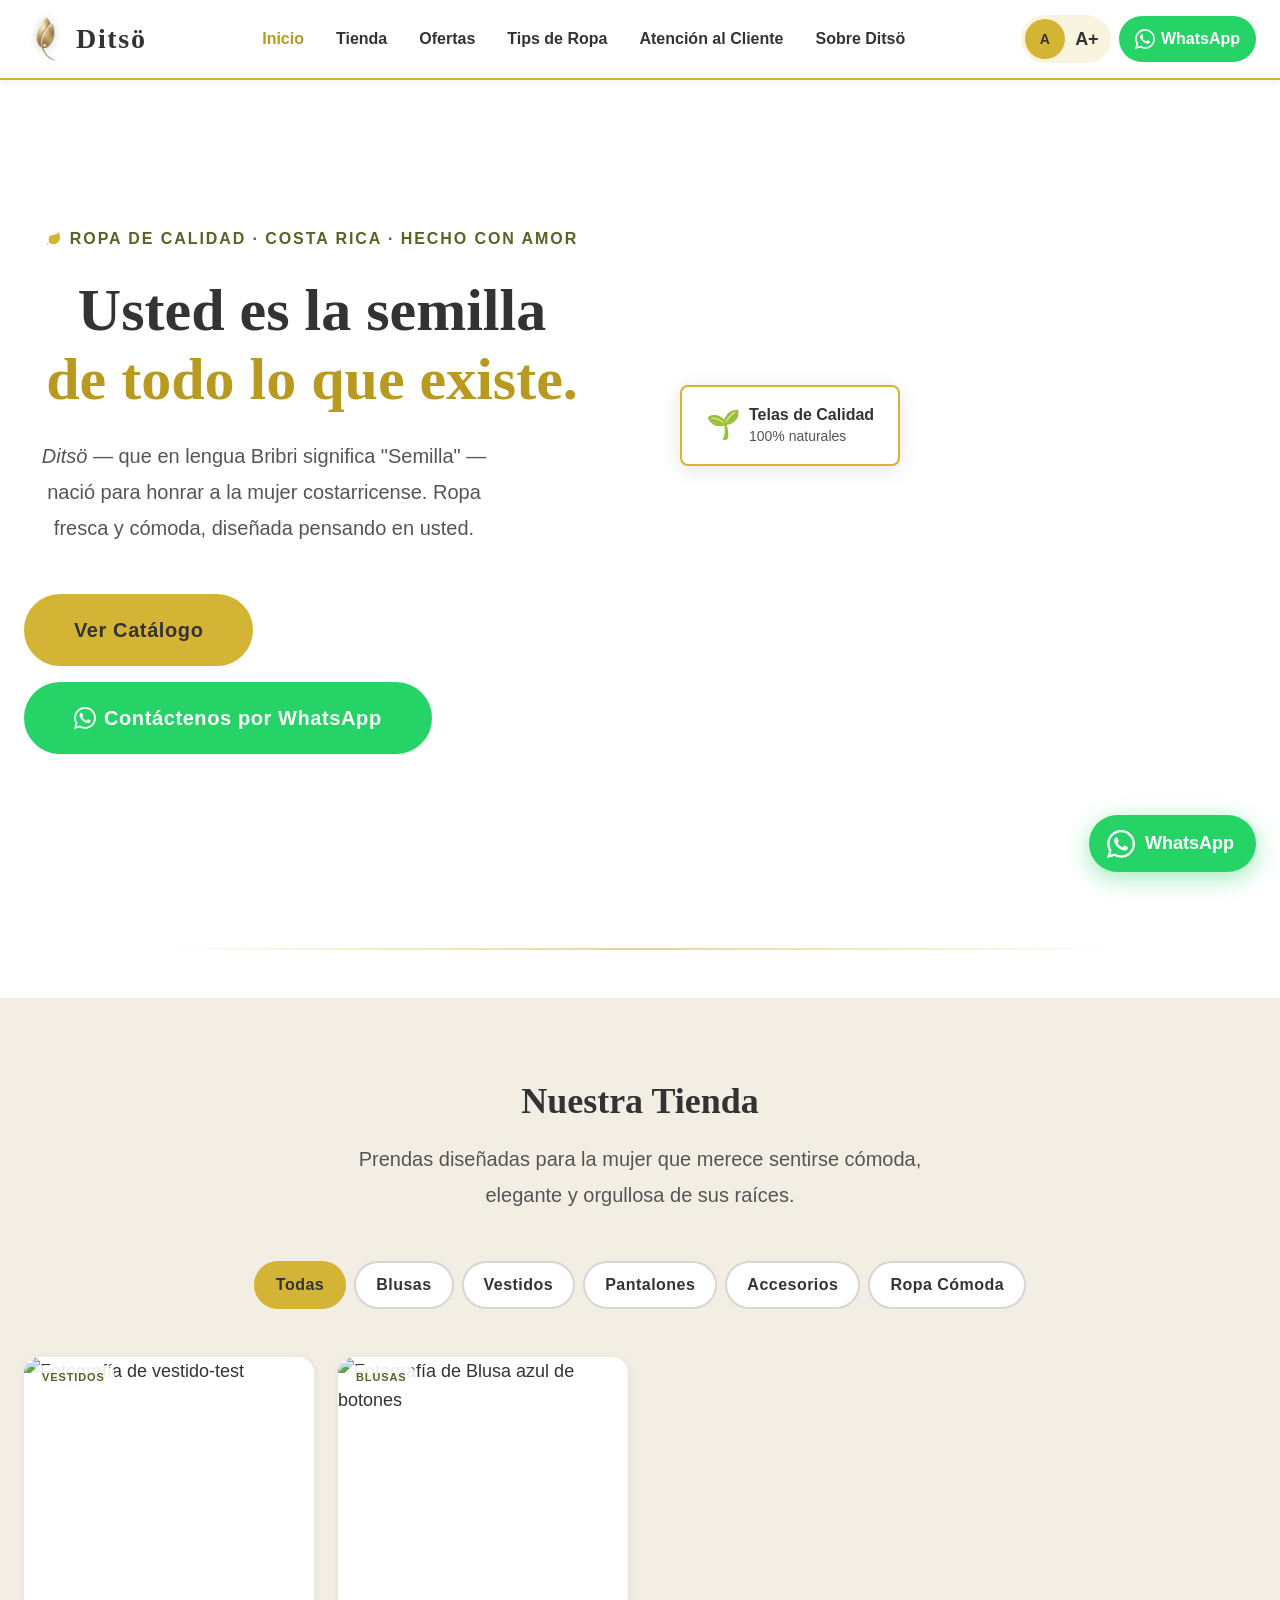
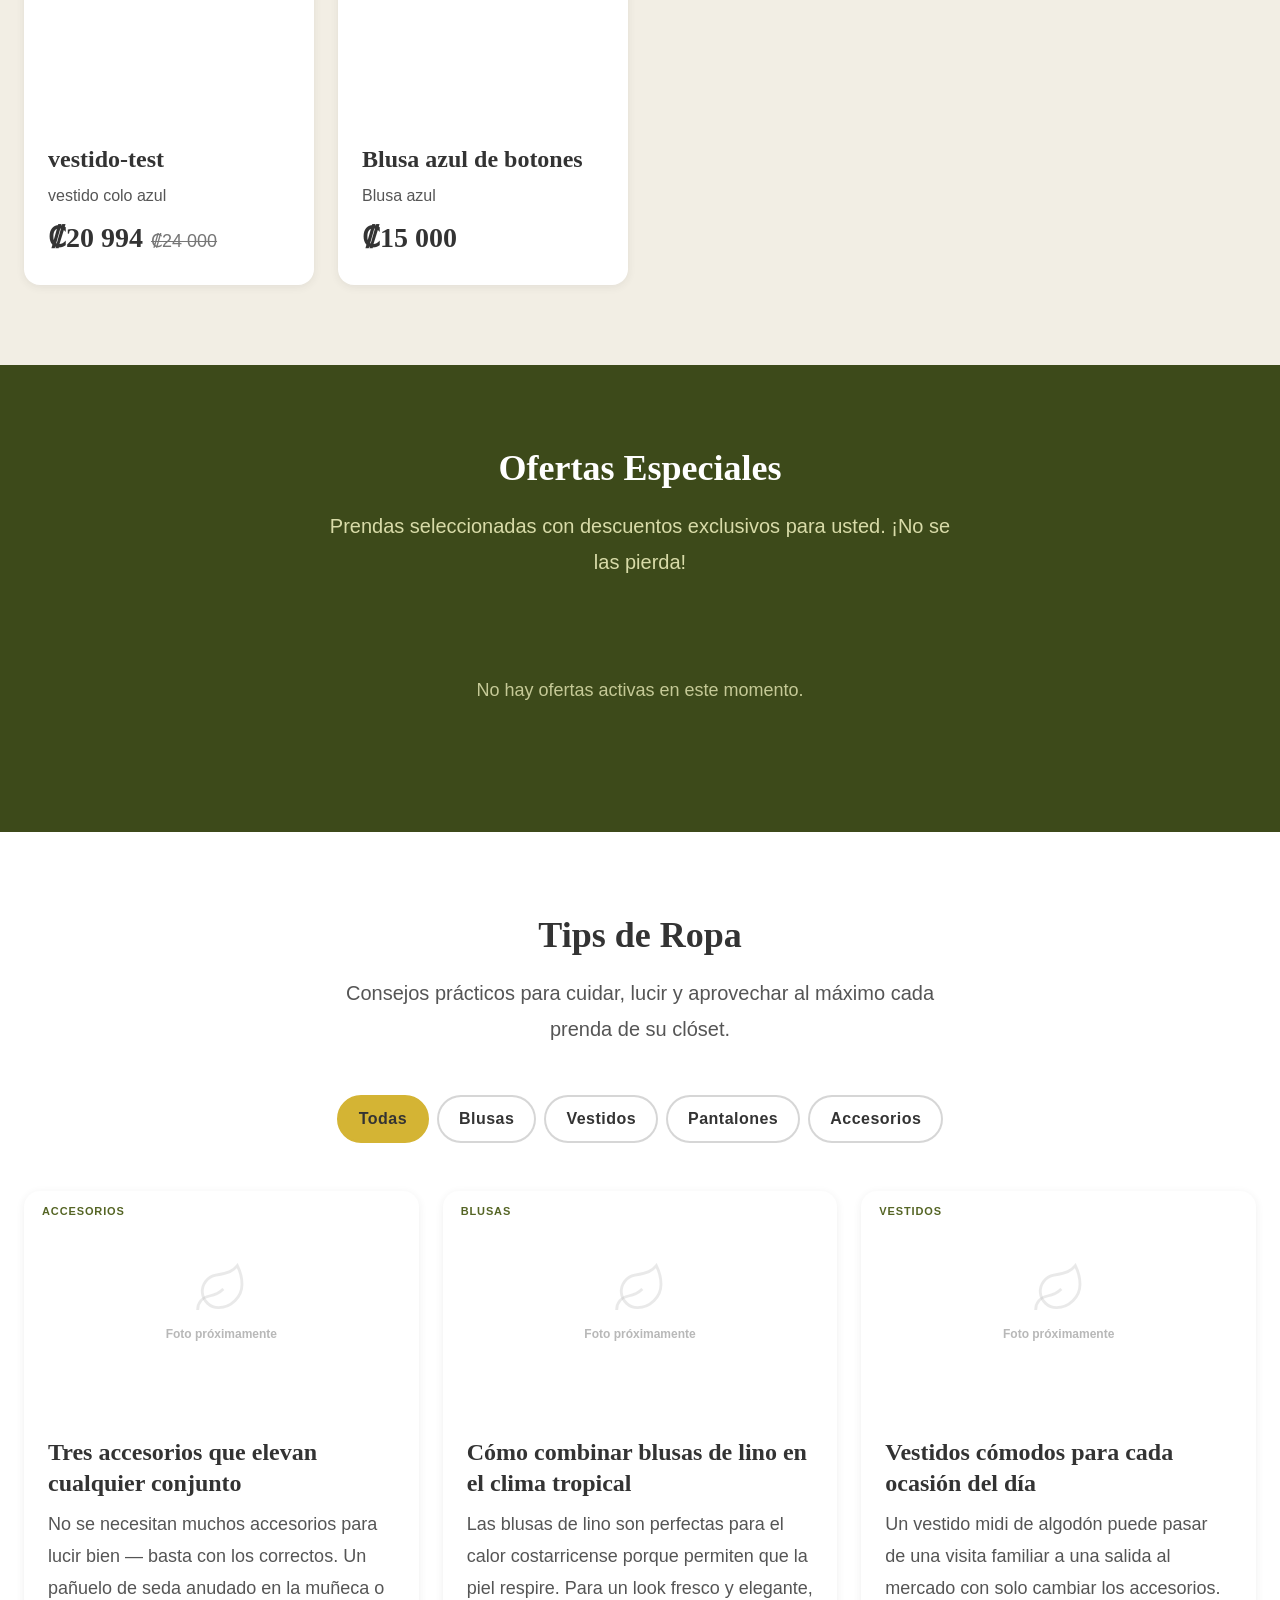
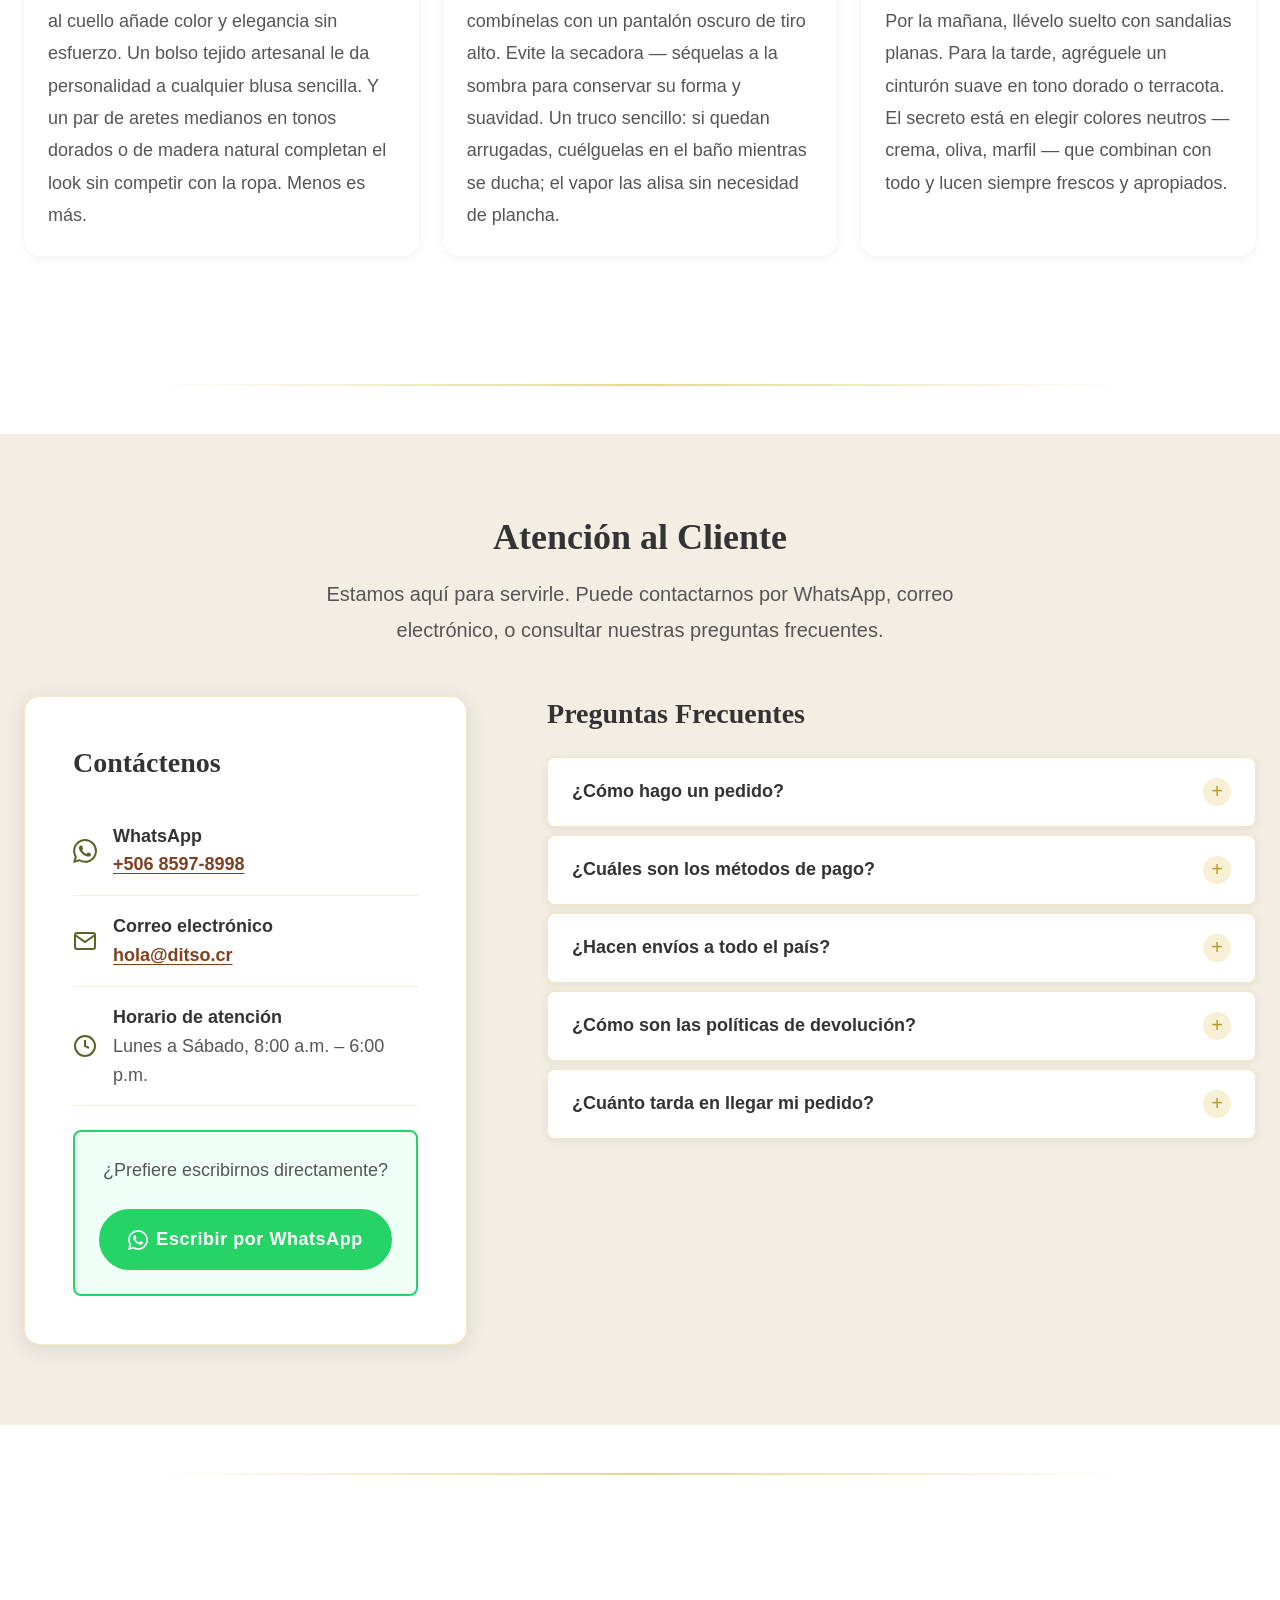
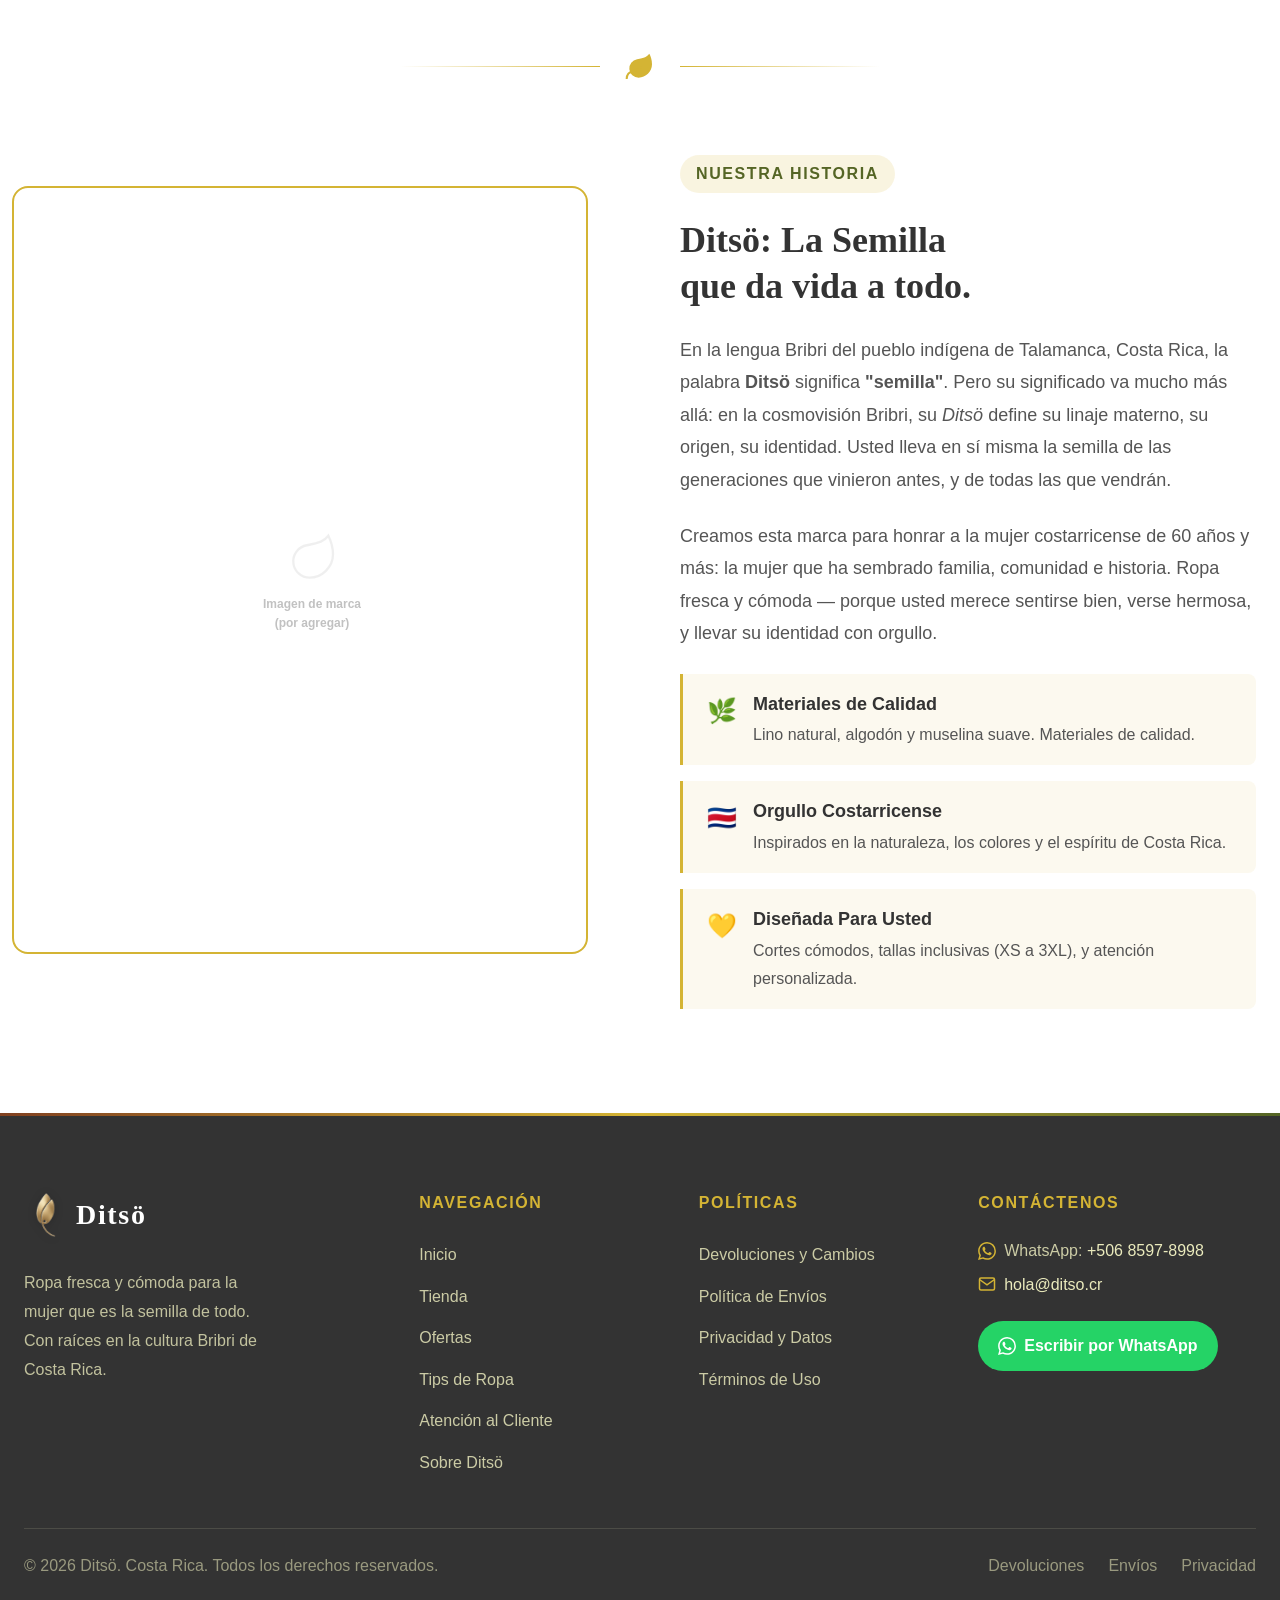
==== commit 1ec48ca7: "UI: dark Ofertas band, section dividers, WhatsApp number, footer year - Ofertas section: use dark ol" ====
--- a/index.html
+++ b/index.html
@@ -321,6 +321,8 @@
       </div><!-- /container -->
     </section>
 
+    <hr class="section-divider" aria-hidden="true">
+
 
     <!-- ══════════════════════════════════════
          SECCIÓN 2 — TIENDA / CATÁLOGO
@@ -406,6 +408,8 @@
       </div>
     </section>
 
+    <hr class="section-divider" aria-hidden="true">
+
 
     <!-- ══════════════════════════════════════
          SECCIÓN 5 — ATENCIÓN AL CLIENTE
@@ -439,7 +443,7 @@
                     data-whatsapp-link
                     target="_blank"
                     rel="noopener noreferrer"
-                  >+506 0000-0000</a>
+                  >+506 8597-8998</a>
                 </div>
               </div>
 
@@ -602,6 +606,8 @@
       </div><!-- /container -->
     </section>
 
+    <hr class="section-divider" aria-hidden="true">
+
 
     <!-- ══════════════════════════════════════
          SECCIÓN 6 — SOBRE DITSÖ
@@ -744,7 +750,7 @@
             <svg viewBox="0 0 24 24" fill="currentColor" aria-hidden="true" width="18" height="18">
               <path d="M17.472 14.382c-.297-.149-1.758-.867-2.03-.967-.273-.099-.471-.148-.67.15-.197.297-.767.966-.94 1.164-.173.199-.347.223-.644.075-.297-.15-1.255-.463-2.39-1.475-.883-.788-1.48-1.761-1.653-2.059-.173-.297-.018-.458.13-.606.134-.133.298-.347.446-.52.149-.174.198-.298.298-.497.099-.198.05-.371-.025-.52-.075-.149-.669-1.612-.916-2.207-.242-.579-.487-.5-.669-.51-.173-.008-.371-.01-.57-.01-.198 0-.52.074-.792.372-.272.297-1.04 1.016-1.04 2.479 0 1.462 1.065 2.875 1.213 3.074.149.198 2.096 3.2 5.077 4.487.709.306 1.262.489 1.694.625.712.227 1.36.195 1.871.118.571-.085 1.758-.719 2.006-1.413.248-.694.248-1.289.173-1.413-.074-.124-.272-.198-.57-.347m-5.421 7.403h-.004a9.87 9.87 0 0 1-5.031-1.378l-.361-.214-3.741.982.998-3.648-.235-.374a9.86 9.86 0 0 1-1.51-5.26c.001-5.45 4.436-9.884 9.888-9.884 2.64 0 5.122 1.03 6.988 2.898a9.825 9.825 0 0 1 2.893 6.994c-.003 5.45-4.437 9.884-9.885 9.884m8.413-18.297A11.815 11.815 0 0 0 12.05 0C5.495 0 .16 5.335.157 11.892c0 2.096.547 4.142 1.588 5.945L.057 24l6.305-1.654a11.882 11.882 0 0 0 5.683 1.448h.005c6.554 0 11.89-5.335 11.893-11.893a11.821 11.821 0 0 0-3.48-8.413Z"/>
             </svg>
-            <span>WhatsApp: <a href="https://wa.me/50685978998" data-whatsapp-link>+506 0000-0000</a></span>
+            <span>WhatsApp: <a href="https://wa.me/50685978998" data-whatsapp-link>+506 8597-8998</a></span>
           </div>
           <div class="footer__contact-item">
             <svg viewBox="0 0 24 24" fill="none" stroke="currentColor" stroke-width="2" aria-hidden="true">
@@ -773,7 +779,7 @@
       <!-- Footer bottom -->
       <div class="footer__bottom">
         <p class="footer__copyright">
-          © 2025 Ditsö. Costa Rica. Todos los derechos reservados.
+          © 2026 Ditsö. Costa Rica. Todos los derechos reservados.
         </p>
         <nav class="footer__policies" aria-label="Políticas del sitio">
           <a href="#">Devoluciones</a>
--- a/css/styles.min.css
+++ b/css/styles.min.css
@@ -1 +1 @@
-@keyframes wa-pulse{0%,to{box-shadow:0 6px 24px rgba(37,211,102,.45)}50%{box-shadow:0 6px 32px rgba(37,211,102,.75),0 0 0 10px rgba(37,211,102,.12)}}:root{--color-gold:#D4B434;--color-gold-dark:#B89A20;--color-graphite:#333333;--color-cream:#FFFFFF;--color-cream-dark:#F0F0F0;--color-olive:#556525;--color-olive-light:#6E8030;--color-terracotta:#804020;--color-white:#FFFFFF;--color-black:#1A1A1A;--color-text-primary:#333333;--color-text-secondary:#555555;--color-text-light:#FFFFFF;--color-text-muted:#777777;--bg-main:#FFFFFF;--bg-section-alt:#F5F5F5;--bg-olive:#3D4A1A;--bg-terracotta:#6B3318;--font-display:'Bodoni Moda', Georgia, serif;--font-body:'Montserrat', Arial, sans-serif;--text-xs:16px;--text-sm:18px;--text-base:18px;--text-md:20px;--text-lg:24px;--text-xl:28px;--text-2xl:36px;--text-3xl:48px;--text-4xl:60px;--leading-tight:1.3;--leading-normal:1.6;--leading-relaxed:1.8;--space-xs:8px;--space-sm:16px;--space-md:24px;--space-lg:48px;--space-xl:80px;--space-2xl:120px;--radius-sm:4px;--radius-md:8px;--radius-lg:16px;--radius-pill:50px;--shadow-sm:0 2px 8px rgba(51,51,51,0.08);--shadow-md:0 4px 20px rgba(51,51,51,0.12);--shadow-lg:0 8px 40px rgba(51,51,51,0.18);--transition-fast:0.2s ease;--transition-base:0.3s ease;--font-scale:1;--header-height:80px}body.font-large{--text-sm:21px;--text-base:21px;--text-md:24px;--text-lg:28px;--text-xl:32px;--text-2xl:42px;--text-3xl:54px}*,::after,::before{box-sizing:border-box;margin:0;padding:0}html{scroll-behavior:smooth;font-size:16px;-webkit-text-size-adjust:100%}body,button{font-family:var(--font-body)}body{font-size:var(--text-base);background-color:var(--bg-main);overflow-x:hidden}img{max-width:100%;height:auto;display:block}a{color:inherit;text-decoration:none}ol,ul{list-style:none}button{cursor:pointer;border:0;background:0 0}table{border-collapse:collapse;width:100%}h1,h2,h3,h4,h5,h6{font-family:var(--font-display);line-height:var(--leading-tight);color:var(--color-graphite);font-weight:700}h1{font-size:var(--text-3xl)}h2{font-size:var(--text-2xl)}h3{font-size:var(--text-xl)}h4{font-size:var(--text-lg)}body,p{line-height:var(--leading-normal);color:var(--color-text-primary)}.lead{font-size:var(--text-md);line-height:var(--leading-relaxed);color:var(--color-text-secondary)}.skip-link,p{font-size:var(--text-base)}.skip-link{position:absolute;top:-100px;left:var(--space-sm);background:var(--color-gold);color:var(--color-graphite);padding:var(--space-sm) var(--space-md);font-weight:700;border-radius:var(--radius-md);z-index:9999;transition:top var(--transition-fast)}.skip-link:focus{top:var(--space-sm)}.container{width:100%;max-width:1280px;margin:0 auto;padding:0 var(--space-md)}.section-padding{padding:var(--space-xl)0}.text-center{text-align:center}.text-gold{color:var(--color-gold)}.text-olive{color:var(--color-olive)}.visually-hidden{position:absolute;width:1px;height:1px;padding:0;margin:-1px;overflow:hidden;clip:rect(0,0,0,0);white-space:nowrap;border:0}.leaf-divider{display:flex;align-items:center;justify-content:center;gap:var(--space-md);margin:var(--space-lg)0}.leaf-divider::after,.leaf-divider::before{content:"";flex:1;height:1px;background:linear-gradient(to right,transparent,var(--color-gold));max-width:200px}.leaf-divider::after{background:linear-gradient(to left,transparent,var(--color-gold))}.leaf-divider .leaf-icon{color:var(--color-gold);width:32px;height:32px;flex-shrink:0}.section-title{font-family:var(--font-display);font-size:var(--text-2xl);color:var(--color-graphite);margin-bottom:var(--space-sm)}.section-subtitle{font-size:var(--text-md);color:var(--color-text-secondary);line-height:var(--leading-relaxed);max-width:640px;margin:0 auto var(--space-lg)}.btn{display:inline-flex;align-items:center;justify-content:center;gap:var(--space-xs);min-height:52px;padding:14px var(--space-md);font-family:var(--font-body);font-size:var(--text-base);font-weight:700;border-radius:var(--radius-pill);transition:background var(--transition-base),color var(--transition-base),transform var(--transition-fast),box-shadow var(--transition-base);text-align:center;letter-spacing:.03em;cursor:pointer;border:2px solid transparent;white-space:nowrap}.btn:focus-visible{outline:3px solid var(--color-gold);outline-offset:3px}.btn-outline,.btn-primary{color:var(--color-graphite)}.btn-primary{background:var(--color-gold);border-color:var(--color-gold)}.btn-primary:hover{background:var(--color-gold-dark);border-color:var(--color-gold-dark);transform:translateY(-2px);box-shadow:var(--shadow-md)}.btn-outline{background:0 0;border-color:var(--color-graphite)}.btn-outline:hover{background:var(--color-graphite);color:var(--color-cream);transform:translateY(-2px)}.btn-outline-light{background:0 0;color:var(--color-cream);border-color:var(--color-cream)}.btn-outline-light:hover{background:var(--color-cream);color:var(--color-graphite)}.btn-whatsapp{background:#25d366;color:var(--color-white);border-color:#25d366;font-size:var(--text-base)}.btn-whatsapp:hover{background:#1eaf55;border-color:#1eaf55;transform:translateY(-2px);box-shadow:var(--shadow-md)}.btn-sm,.nav-list a{font-size:var(--text-xs);min-height:44px}.btn-sm{padding:10px var(--space-sm)}.btn-lg{min-height:60px;padding:18px var(--space-lg);font-size:var(--text-md)}.site-header{position:sticky;top:0;z-index:1000;background:var(--color-cream);border-bottom:2px solid var(--color-gold);box-shadow:var(--shadow-sm);height:var(--header-height)}.header-inner,.logo,.site-header{display:flex;align-items:center}.header-inner{justify-content:space-between;gap:var(--space-md);width:100%}.logo{gap:var(--space-xs);text-decoration:none;flex-shrink:0}.logo__isotipo{color:var(--color-gold);flex-shrink:0}.logo__wordmark{font-family:var(--font-display);font-size:var(--text-xl);font-weight:700;color:var(--color-graphite);letter-spacing:.06em;line-height:1}.main-nav{flex:1;display:flex;justify-content:center}.nav-list{display:flex;align-items:center;gap:4px;list-style:none}.nav-list a{display:inline-block;padding:10px 14px;font-family:var(--font-body);font-weight:600;color:var(--color-graphite);border-radius:var(--radius-sm);transition:color var(--transition-fast),background var(--transition-fast);white-space:nowrap;line-height:24px}.nav-list a:focus-visible,.nav-list a:hover{color:var(--color-terracotta);background:rgba(212,180,52,.12);outline:0}.nav-list a.active{color:var(--color-gold-dark);font-weight:700}.header-controls{display:flex;align-items:center;gap:var(--space-xs);flex-shrink:0}.font-toggle,.font-toggle__btn{display:flex;align-items:center;border-radius:var(--radius-pill)}.font-toggle{gap:2px;background:rgba(212,180,52,.15);padding:4px}.font-toggle__btn{justify-content:center;min-width:40px;min-height:40px;font-family:var(--font-body);font-weight:700;color:var(--color-graphite);background:0 0;transition:background var(--transition-fast),color var(--transition-fast);border:0;cursor:pointer}.font-toggle__btn.active,.font-toggle__btn:hover{background:var(--color-gold);color:var(--color-graphite)}.font-toggle__btn--normal{font-size:14px}.font-toggle__btn--large{font-size:18px}.cart-btn{position:relative;display:flex;align-items:center;justify-content:center;width:48px;height:48px;border-radius:50%;background:0 0;color:var(--color-graphite);transition:background var(--transition-fast);border:2px solid transparent}.cart-btn:hover{background:rgba(212,180,52,.15);border-color:var(--color-gold)}.cart-btn svg{width:24px;height:24px}.cart-badge,.header-whatsapp{display:flex;align-items:center;color:var(--color-white);font-weight:700}.cart-badge{position:absolute;top:4px;right:4px;background:var(--color-terracotta);font-size:11px;width:18px;height:18px;border-radius:50%;justify-content:center;line-height:1}.header-whatsapp{gap:6px;background:#25d366;padding:10px 16px;border-radius:var(--radius-pill);font-size:var(--text-xs);min-height:44px;transition:background var(--transition-fast),transform var(--transition-fast);white-space:nowrap}.header-whatsapp:hover{background:#1eaf55;transform:translateY(-1px)}.header-whatsapp svg{width:20px;height:20px;flex-shrink:0}.hamburger{display:none;flex-direction:column;justify-content:center;align-items:center;width:48px;height:48px;gap:5px;border-radius:var(--radius-sm);background:0 0;border:2px solid var(--color-graphite);cursor:pointer;transition:border-color var(--transition-fast)}.hamburger:hover{border-color:var(--color-gold)}.hamburger span{display:block;width:22px;height:2px;background:var(--color-graphite);border-radius:2px;transition:transform var(--transition-base),opacity var(--transition-base)}.hamburger[aria-expanded=true] span:nth-child(1){transform:translateY(7px) rotate(45deg)}.hamburger[aria-expanded=true] span:nth-child(2){opacity:0}.hamburger[aria-expanded=true] span:nth-child(3){transform:translateY(-7px) rotate(-45deg)}.mobile-nav{display:none;position:fixed;inset:0;top:var(--header-height);background:var(--color-cream);z-index:999;padding:var(--space-lg) var(--space-md);border-top:2px solid var(--color-gold);overflow-y:auto;transform:translateX(100%);transition:transform var(--transition-base)}.mobile-nav.open{transform:translateX(0)}.mobile-nav__list{display:flex;flex-direction:column;gap:var(--space-xs);margin-bottom:var(--space-lg)}.mobile-nav__list a{display:block;padding:18px var(--space-md);font-size:var(--text-xl);font-family:var(--font-display);font-weight:700;color:var(--color-graphite);border-radius:var(--radius-md);border-left:4px solid transparent;transition:all var(--transition-fast)}.mobile-nav__list a:hover{border-left-color:var(--color-gold);background:rgba(212,180,52,.12);color:var(--color-terracotta)}.mobile-nav__footer{border-top:1px solid rgba(212,180,52,.4);padding-top:var(--space-md)}.hero{position:relative;min-height:calc(100vh - var(--header-height));background-color:var(--color-cream);display:flex;align-items:center;overflow:hidden}.hero__accent,.hero__accent-bottom{position:absolute;border-radius:50%;pointer-events:none}.hero__accent{top:-60px;right:-60px;width:400px;height:400px}.hero__accent-bottom{bottom:-80px;left:-80px;width:350px;height:350px}.hero__inner{position:relative;z-index:1;display:grid;grid-template-columns:1fr 1fr;gap:var(--space-xl);align-items:center;padding:var(--space-xl)0}.hero__eyebrow,.hero__title{margin-bottom:var(--space-md)}.hero__eyebrow{display:inline-flex;align-items:center;gap:var(--space-xs);font-size:var(--text-xs);font-weight:700;letter-spacing:.12em;text-transform:uppercase;color:var(--color-olive)}.hero__eyebrow svg{width:16px;height:16px;color:var(--color-gold)}.hero__title{font-family:var(--font-display);font-size:clamp(var(--text-2xl),5vw,var(--text-4xl));line-height:1.15;color:var(--color-graphite)}.hero__title .highlight{color:var(--color-gold-dark);display:block}.hero__subtitle{font-size:var(--text-md);line-height:var(--leading-relaxed);color:var(--color-text-secondary);margin-bottom:var(--space-lg);max-width:480px}.hero__ctas{display:flex;flex-wrap:wrap;gap:var(--space-sm);align-items:center}.hero__image{position:relative}.hero__image-frame{width:100%;aspect-ratio:4/5;background:linear-gradient(135deg,#e8dfa0 0,#d4c87a 50%,#c4b060 100%);border-radius:var(--radius-lg);display:flex;align-items:center;justify-content:center;box-shadow:var(--shadow-lg);overflow:hidden;position:relative}.hero__image-frame img,.sobre-ditso__image-frame img{width:100%;height:100%;object-fit:cover}.hero__image-placeholder{display:flex;flex-direction:column;align-items:center;gap:var(--space-sm);color:rgba(51,51,51,.4);font-size:var(--text-xs);font-weight:600;text-align:center;padding:var(--space-md)}.hero__image-placeholder svg{width:80px;height:80px;opacity:.3}.hero__badge{position:absolute;bottom:var(--space-md);left:-var(--space-sm);background:var(--color-cream);border:2px solid var(--color-gold);border-radius:var(--radius-md);padding:var(--space-sm) var(--space-md);box-shadow:var(--shadow-md);display:flex;align-items:center;gap:var(--space-xs)}.hero__badge-text{font-size:var(--text-xs);font-weight:700;color:var(--color-graphite);line-height:1.3}.hero__badge-icon{font-size:28px}.sobre-ditso{background:var(--bg-main);padding:var(--space-xl)0}.sobre-ditso__inner{display:grid;grid-template-columns:1fr 1fr;gap:var(--space-xl);align-items:center}.sobre-ditso__image-col{position:relative}.sobre-ditso__image-frame{width:100%;aspect-ratio:3/4;background:linear-gradient(160deg,#c8bd78 0,#a8a050 100%);border-radius:var(--radius-lg);overflow:hidden;position:relative}.sobre-ditso__image-frame::before{content:"";position:absolute;inset:0}.sobre-ditso__deco-border{position:absolute;top:-12px;left:-12px;right:12px;bottom:12px;border:2px solid var(--color-gold);border-radius:var(--radius-lg);z-index:-1}.sobre-ditso__content{padding:var(--space-md)0}.sobre-ditso__tag{display:inline-block;background:rgba(212,180,52,.15);color:var(--color-olive);font-size:var(--text-xs);font-weight:700;letter-spacing:.1em;text-transform:uppercase;padding:6px 16px;border-radius:var(--radius-pill);margin-bottom:var(--space-md)}.sobre-ditso__title{font-family:var(--font-display);font-size:var(--text-2xl);color:var(--color-graphite);margin-bottom:var(--space-md);line-height:var(--leading-tight)}.sobre-ditso__body{font-size:var(--text-base);line-height:var(--leading-relaxed);color:var(--color-text-secondary);margin-bottom:var(--space-md)}.sobre-ditso__body+.sobre-ditso__body{margin-top:var(--space-sm)}.sobre-ditso__values{display:flex;flex-direction:column;gap:var(--space-sm);margin-top:var(--space-md)}.sobre-ditso__value-item{display:flex;align-items:flex-start;gap:var(--space-sm);padding:var(--space-sm) var(--space-md);background:rgba(212,180,52,.08);border-left:3px solid var(--color-gold);border-radius:0 var(--radius-md) var(--radius-md)0}.sobre-ditso__value-icon{font-size:24px;flex-shrink:0;margin-top:2px}.sobre-ditso__value-text strong{display:block;font-size:var(--text-base);color:var(--color-graphite);margin-bottom:2px}.sobre-ditso__value-text span{font-size:var(--text-xs);color:var(--color-text-secondary)}.tienda{background:var(--bg-section-alt);padding:var(--space-xl)0}.tienda__header{text-align:center;margin-bottom:var(--space-lg)}.category-filters{display:flex;flex-wrap:wrap;gap:var(--space-xs);justify-content:center;margin-bottom:var(--space-lg);padding:0 var(--space-sm)}.filter-btn{min-height:48px;padding:10px 20px;font-size:var(--text-xs);font-weight:700;font-family:var(--font-body);color:var(--color-graphite);background:var(--color-cream);border:2px solid rgba(51,51,51,.2);border-radius:var(--radius-pill);cursor:pointer;transition:all var(--transition-fast);letter-spacing:.03em}.filter-btn:hover{border-color:var(--color-gold);color:var(--color-terracotta);background:rgba(212,180,52,.1)}.filter-btn.active{background:var(--color-gold);color:var(--color-graphite);border-color:var(--color-gold)}.filter-btn:focus-visible{outline:3px solid var(--color-gold);outline-offset:2px}.products-grid{display:grid;grid-template-columns:repeat(auto-fill,minmax(280px,1fr));gap:var(--space-md)}.product-card{background:var(--color-white);border-radius:var(--radius-lg);overflow:hidden;box-shadow:var(--shadow-sm);transition:transform var(--transition-base),box-shadow var(--transition-base);display:flex;flex-direction:column;will-change:transform}.product-card:hover{transform:translateY(-4px);box-shadow:var(--shadow-md)}.product-card__image{position:relative;aspect-ratio:4/5;overflow:hidden;background:linear-gradient(135deg,#eee8c0 0,#d8ce94 100%)}.product-card__image img{transition:transform var(--transition-base)}.product-card:hover .product-card__image img,.tip-card:hover .tip-card__image img{transform:scale(1.04)}.product-card__image-placeholder{width:100%;height:100%;display:flex;flex-direction:column;align-items:center;justify-content:center;gap:var(--space-xs);color:rgba(51,51,51,.35);font-size:12px;font-weight:600;text-align:center}.product-card__image-placeholder svg,.tip-card__image-placeholder svg{width:56px;height:56px;opacity:.3}.product-card__category-badge,.product-card__offer-badge{position:absolute;top:var(--space-xs);font-size:11px;font-weight:700;padding:4px 10px;border-radius:var(--radius-pill)}.product-card__category-badge{left:var(--space-xs);background:rgba(255,255,255,.9);color:var(--color-olive);text-transform:uppercase;letter-spacing:.08em}.product-card__offer-badge{right:var(--space-xs);background:var(--color-terracotta);color:var(--color-white)}.product-card__body{padding:var(--space-md);flex:1;display:flex;flex-direction:column;gap:var(--space-xs)}.product-card__name{font-family:var(--font-display);font-size:var(--text-lg);color:var(--color-graphite);line-height:var(--leading-tight)}.product-card__description{font-size:var(--text-xs);color:var(--color-text-secondary);line-height:var(--leading-normal);flex:1}.product-card__pricing{display:flex;align-items:baseline;gap:var(--space-xs);margin-top:auto}.product-card__price{font-family:var(--font-display);font-size:var(--text-xl);font-weight:700;color:var(--color-graphite)}.product-card__price-original{font-size:var(--text-sm);color:var(--color-text-muted);text-decoration:line-through}.product-card__actions{display:flex;flex-direction:column;gap:var(--space-xs);padding:0 var(--space-md) var(--space-md)}.product-card__actions .btn{width:100%;justify-content:center}.ofertas{background:var(--bg-section-alt);padding:var(--space-xl)0;position:relative;overflow:hidden}.ofertas::before{content:"";position:absolute;inset:0;pointer-events:none}.ofertas__header{text-align:center;position:relative;z-index:1;margin-bottom:var(--space-lg)}.ofertas__header .section-title{color:var(--color-cream)}.ofertas__header .section-subtitle{color:rgba(255,255,204,.8)}.ofertas__grid{position:relative;z-index:1;display:grid;grid-template-columns:repeat(auto-fill,minmax(260px,1fr));gap:var(--space-md);max-width:1000px;margin:0 auto}.oferta-card{background:var(--color-cream);border-radius:var(--radius-lg);overflow:hidden;box-shadow:var(--shadow-lg);display:flex;flex-direction:column;transition:transform var(--transition-base)}.oferta-card:hover{transform:translateY(-6px)}.oferta-card__image{position:relative;aspect-ratio:4/5;background:linear-gradient(135deg,#c8bd78 0,#a8a050 100%);overflow:hidden}.oferta-card__image img,.product-card__image img{width:100%;height:100%;object-fit:cover}.oferta-badge{position:absolute;top:var(--space-sm);left:var(--space-sm);background:var(--color-terracotta);color:var(--color-white);font-size:12px;font-weight:700;text-transform:uppercase;letter-spacing:.08em;padding:6px 14px;border-radius:var(--radius-pill);box-shadow:0 2px 8px rgba(128,64,32,.4)}.oferta-card__body{padding:var(--space-md);flex:1;display:flex;flex-direction:column}.oferta-card__name{font-family:var(--font-display);font-size:var(--text-lg);color:var(--color-graphite);margin-bottom:var(--space-xs)}.oferta-card__desc{font-size:var(--text-xs);color:var(--color-text-secondary);line-height:var(--leading-normal);margin-bottom:var(--space-md);flex:1}.oferta-card__pricing{display:flex;align-items:baseline;gap:var(--space-xs);margin-bottom:var(--space-md)}.oferta-card__price{font-family:var(--font-display);font-size:var(--text-xl);font-weight:700;color:var(--color-terracotta)}.oferta-card__price-original{font-size:var(--text-sm);color:var(--color-text-muted);text-decoration:line-through}.oferta-card__discount{font-size:12px;font-weight:700;background:rgba(128,64,32,.1);color:var(--color-terracotta);padding:3px 8px;border-radius:var(--radius-pill);margin-left:auto}.tips{background:var(--bg-main);padding:var(--space-xl)0}.tips__header{text-align:center;margin-bottom:var(--space-lg)}.tip-filter-btn{min-height:48px;padding:10px 20px;font-size:var(--text-xs);font-weight:700;font-family:var(--font-body);color:var(--color-graphite);background:var(--color-white);border:2px solid rgba(51,51,51,.2);border-radius:var(--radius-pill);cursor:pointer;transition:all var(--transition-fast);letter-spacing:.03em}.tip-filter-btn:hover{border-color:var(--color-gold);color:var(--color-terracotta);background:rgba(212,180,52,.1)}.tip-filter-btn.active{background:var(--color-gold);color:var(--color-graphite);border-color:var(--color-gold)}.tip-filter-btn:focus-visible{outline:3px solid var(--color-gold);outline-offset:2px}.tips-grid{display:grid;grid-template-columns:repeat(auto-fill,minmax(320px,1fr));gap:var(--space-md)}.tip-card{background:var(--color-white);border-radius:var(--radius-lg);overflow:hidden;box-shadow:var(--shadow-sm);transition:transform var(--transition-base),box-shadow var(--transition-base);display:flex;flex-direction:column}.tip-card:hover{transform:translateY(-4px);box-shadow:var(--shadow-md)}.tip-card__image{position:relative;aspect-ratio:16/9;overflow:hidden;background:linear-gradient(135deg,#eee8c0 0,#d8ce94 100%)}.tip-card__image img{width:100%;height:100%;object-fit:cover;transition:transform var(--transition-base)}.tip-card__image-placeholder{width:100%;height:100%;display:flex;flex-direction:column;align-items:center;justify-content:center;gap:var(--space-xs);color:rgba(51,51,51,.35);font-size:12px;font-weight:600;text-align:center}.tip-card__category-badge{position:absolute;top:var(--space-xs);left:var(--space-xs);background:rgba(255,255,255,.9);color:var(--color-olive);font-size:11px;font-weight:700;text-transform:uppercase;letter-spacing:.08em;padding:4px 10px;border-radius:var(--radius-pill)}.tip-card__body{padding:var(--space-md);flex:1;display:flex;flex-direction:column;gap:var(--space-xs)}.tip-card__title{font-family:var(--font-display);font-size:var(--text-lg);color:var(--color-graphite);line-height:var(--leading-tight)}.tip-card__text{font-size:var(--text-base);color:var(--color-text-secondary);line-height:var(--leading-relaxed)}.atencion{background:var(--bg-section-alt);padding:var(--space-xl)0}.atencion__inner{display:grid;grid-template-columns:1fr 1.6fr;gap:var(--space-xl);align-items:start}.atencion__contact{position:sticky;top:calc(var(--header-height) + var(--space-md))}.atencion__contact-card{background:var(--color-cream);border-radius:var(--radius-lg);padding:var(--space-lg);box-shadow:var(--shadow-md);border:1px solid rgba(212,180,52,.3)}.atencion__contact-title{font-family:var(--font-display);font-size:var(--text-xl);color:var(--color-graphite);margin-bottom:var(--space-md)}.contact-item{display:flex;align-items:center;gap:var(--space-sm);padding:var(--space-sm)0;border-bottom:1px solid rgba(212,180,52,.2);font-size:var(--text-base);color:var(--color-text-primary)}.contact-item:last-of-type{border-bottom:none;margin-bottom:var(--space-md)}.contact-item svg{width:24px;height:24px;flex-shrink:0;color:var(--color-olive)}.contact-item a{color:var(--color-terracotta);font-weight:600;text-decoration:underline;text-underline-offset:3px}.contact-item a:hover{color:var(--color-gold-dark)}.whatsapp-cta-block{background:#f0fff5;border:2px solid #25d366;border-radius:var(--radius-md);padding:var(--space-md);text-align:center;margin-top:var(--space-md)}.whatsapp-cta-block p{font-size:var(--text-sm);color:var(--color-text-secondary);margin-bottom:var(--space-sm)}.faq-list{display:flex;flex-direction:column;gap:var(--space-xs)}.faq-item{background:var(--color-cream);border-radius:var(--radius-md);border:1px solid rgba(212,180,52,.3);overflow:hidden;box-shadow:var(--shadow-sm)}.faq-question{width:100%;display:flex;align-items:center;justify-content:space-between;gap:var(--space-md);padding:20px var(--space-md);font-family:var(--font-body);font-size:var(--text-base);font-weight:700;color:var(--color-graphite);background:0 0;border:0;cursor:pointer;text-align:left;min-height:64px;transition:background var(--transition-fast),color var(--transition-fast)}.faq-question:hover{background:rgba(212,180,52,.08);color:var(--color-terracotta)}.faq-question:focus-visible{outline:3px solid var(--color-gold);outline-offset:-3px}.faq-icon{width:28px;height:28px;border-radius:50%;background:rgba(212,180,52,.2);color:var(--color-gold-dark);display:flex;align-items:center;justify-content:center;flex-shrink:0;transition:background var(--transition-fast),transform var(--transition-base);font-size:20px;font-weight:300;line-height:1;padding-bottom:2px}.faq-item.open .faq-icon{transform:rotate(45deg);background:var(--color-gold);color:var(--color-graphite)}.faq-answer{max-height:0;overflow:hidden;transition:max-height .35s ease,padding .35s ease}.faq-item.open .faq-answer{max-height:400px}.faq-answer__inner{padding:0 var(--space-md) var(--space-md);font-size:var(--text-base);color:var(--color-text-secondary);line-height:var(--leading-relaxed);border-top:1px solid rgba(212,180,52,.2);padding-top:var(--space-sm)}.site-footer{background:var(--color-graphite);color:var(--color-cream);padding:var(--space-xl)0 var(--space-md);position:relative;overflow:hidden}.footer__inner{position:relative;z-index:1;display:grid;grid-template-columns:1.5fr 1fr 1fr 1.2fr;gap:var(--space-lg);padding-bottom:var(--space-lg);border-bottom:1px solid rgba(255,255,204,.12)}.footer__brand .logo__wordmark{color:var(--color-cream)}.footer__brand .logo__isotipo,.footer__contact-item a:hover,.footer__links a:hover,.footer__policies a:hover{color:var(--color-gold)}.footer__tagline{font-size:var(--text-xs);color:rgba(255,255,204,.7);line-height:var(--leading-relaxed);margin-top:var(--space-sm);max-width:240px}.footer__heading{font-family:var(--font-body);font-size:var(--text-xs);font-weight:700;letter-spacing:.1em;text-transform:uppercase;color:var(--color-gold);margin-bottom:var(--space-md)}.footer__links{display:flex;flex-direction:column;gap:var(--space-xs)}.footer__links a{font-size:var(--text-xs);transition:color var(--transition-fast);padding:4px 0;min-height:32px;align-items:center}.footer__contact-item,.footer__whatsapp-btn{align-items:center;gap:var(--space-xs);font-size:var(--text-xs)}.footer__contact-item,.footer__links a{display:flex;color:rgba(255,255,204,.75)}.footer__contact-item{margin-bottom:var(--space-xs)}.footer__contact-item svg{width:18px;height:18px;color:var(--color-gold);flex-shrink:0}.footer__contact-item a{color:rgba(255,255,204,.9);transition:color var(--transition-fast)}.footer__whatsapp-btn{display:inline-flex;background:#25d366;color:var(--color-white);padding:12px 20px;border-radius:var(--radius-pill);font-weight:700;min-height:48px;transition:background var(--transition-fast);margin-top:var(--space-sm)}.footer__whatsapp-btn:hover{background:#1eaf55}.footer__bottom{position:relative;z-index:1;display:flex;align-items:center;justify-content:space-between;flex-wrap:wrap;gap:var(--space-sm);padding-top:var(--space-md)}.footer__copyright,.footer__policies a{font-size:var(--text-xs);color:rgba(255,255,204,.5)}.footer__policies{display:flex;gap:var(--space-md);flex-wrap:wrap}.footer__policies a{transition:color var(--transition-fast)}.modal-overlay{position:fixed;inset:0;background:rgba(51,51,51,.7);z-index:2000;display:flex;align-items:center;justify-content:center;padding:var(--space-md);opacity:0;visibility:hidden;transition:opacity var(--transition-base),visibility var(--transition-base)}.modal-overlay.open{opacity:1;visibility:visible}.modal{background:var(--color-cream);border-radius:var(--radius-lg);padding:var(--space-lg);max-width:480px;width:100%;box-shadow:var(--shadow-lg);text-align:center;transform:scale(.92) translateY(16px);transition:transform var(--transition-base);position:relative}.modal-overlay.open .modal{transform:scale(1) translateY(0)}.modal__close{position:absolute;top:var(--space-sm);right:var(--space-sm);width:44px;height:44px;display:flex;align-items:center;justify-content:center;border-radius:50%;background:rgba(51,51,51,.08);border:0;cursor:pointer;font-size:20px;color:var(--color-graphite);transition:background var(--transition-fast)}.modal__close:hover{background:rgba(51,51,51,.15)}.modal__icon,.modal__title{margin-bottom:var(--space-sm)}.modal__icon{font-size:56px}.modal__title{font-family:var(--font-display);font-size:var(--text-xl);color:var(--color-graphite)}.modal__body{font-size:var(--text-base);color:var(--color-text-secondary);line-height:var(--leading-relaxed);margin-bottom:var(--space-lg)}.modal__product-name{font-weight:700;color:var(--color-terracotta)}.modal__actions{display:flex;flex-direction:column;gap:var(--space-xs)}.img-placeholder,.modal__actions .btn{width:100%;justify-content:center}.img-placeholder{height:100%;display:flex;flex-direction:column;align-items:center;gap:var(--space-xs);color:rgba(51,51,51,.3);font-size:12px;font-weight:600;text-align:center;padding:var(--space-md)}.img-placeholder svg{width:56px;height:56px;opacity:.25}@media (max-width:1200px){.footer__inner{grid-template-columns:1fr 1fr;gap:var(--space-md)}}@media (max-width:768px){:root{--header-height:70px;--space-xl:56px;--space-2xl:80px}.main-nav{display:none}.hamburger{display:flex}.mobile-nav{display:block}.header-whatsapp{display:none}.hero__inner{grid-template-columns:1fr;gap:var(--space-md);padding:var(--space-lg)0}.hero__image{order:-1}.hero__image-frame{aspect-ratio:16/9;max-width:100%}.hero__title{font-size:var(--text-2xl)}.hero__ctas{flex-direction:column;align-items:stretch}.hero__ctas .btn{width:100%;justify-content:center}.sobre-ditso__inner{grid-template-columns:1fr;gap:var(--space-lg)}.sobre-ditso__deco-border{display:none}.products-grid,.tips-grid{grid-template-columns:repeat(auto-fill,minmax(240px,1fr))}.atencion__inner{grid-template-columns:1fr;gap:var(--space-lg)}.atencion__contact{position:static}.footer__inner{grid-template-columns:1fr 1fr}.footer__bottom{flex-direction:column;align-items:center;text-align:center}.footer__policies{justify-content:center}}@media (max-width:480px){:root{--space-xl:48px}.hero__title{font-size:var(--text-xl)}.ofertas__grid,.products-grid{grid-template-columns:1fr;max-width:380px;margin:0 auto}.category-filters{gap:6px}.footer__inner{grid-template-columns:1fr}.logo__wordmark{font-size:var(--text-lg)}}.whatsapp-float{position:fixed;bottom:28px;right:24px;z-index:1500;display:flex;align-items:center;gap:10px;background:#25d366;color:var(--color-white);padding:14px 22px 14px 18px;border-radius:var(--radius-pill);box-shadow:0 6px 24px rgba(37,211,102,.45);font-family:var(--font-body);font-size:var(--text-base);font-weight:700;text-decoration:none;transition:background var(--transition-fast),transform var(--transition-fast),box-shadow var(--transition-fast);animation:wa-pulse 2.8s ease-in-out 3s 3}.whatsapp-float:focus-visible,.whatsapp-float:hover{background:#1eaf55;transform:translateY(-3px) scale(1.04);box-shadow:0 10px 32px rgba(37,211,102,.55);outline:0}.whatsapp-float:focus-visible{outline:3px solid var(--color-gold);outline-offset:3px}.whatsapp-float svg{flex-shrink:0}.whatsapp-float__label{white-space:nowrap}@media (max-width:375px){.whatsapp-float{padding:16px;bottom:20px;right:16px}.whatsapp-float__label{display:none}}.hero__image-frame,.hero__image-placeholder{display:none}.hero__content{max-width:720px;margin:0 auto;text-align:center}.logo__isotipo,img.logo__isotipo{width:44px;height:44px;object-fit:contain;display:block}*{background-image:none!important;-webkit-tap-highlight-color:transparent}.atencion::after,.hero::after,.hero__bg-pattern,.ofertas::after,.site-footer::after,.site-footer::before+*,.sobre-ditso::after,.tienda::after,[class*=__pattern],[class*=__texture],[class*=bg-pattern]{display:none!important;content:none!important;background:0 0!important;background-image:none!important}.site-footer::before{display:block!important;content:""!important;position:absolute!important;top:0!important;left:0!important;right:0!important;height:3px!important;background:linear-gradient(to right,var(--color-terracotta),var(--color-gold),var(--color-olive))!important;background-image:linear-gradient(to right,var(--color-terracotta),var(--color-gold),var(--color-olive))!important}img.logo__isotipo{background:0 0;filter:drop-shadow(0 1px 4px rgba(0,0,0,.18))}.mobile-nav,.size-table-wrapper{-webkit-overflow-scrolling:touch}.site-header{padding-left:env(safe-area-inset-left);padding-right:env(safe-area-inset-right)}.site-footer{padding-bottom:calc(var(--space-md) + env(safe-area-inset-bottom))}.whatsapp-float{bottom:calc(28px + env(safe-area-inset-bottom));right:calc(24px + env(safe-area-inset-right))}#cart-modal-overlay,.cart-badge,.cart-btn,.oferta-card .btn-whatsapp,.product-card__actions{display:none!important}@media (prefers-reduced-motion:no-preference){.reveal{opacity:0;transform:translateY(24px);transition:opacity .65s cubic-bezier(.22,1,.36,1),transform .65s cubic-bezier(.22,1,.36,1)}.reveal--visible{opacity:1;transform:translateY(0)}.reveal--d1{transition-delay:.08s}.reveal--d2{transition-delay:.16s}.reveal--d3{transition-delay:.24s}.reveal--d4{transition-delay:.32s}.reveal--d5{transition-delay:.4s}}+@keyframes wa-pulse{0%,to{box-shadow:0 6px 24px rgba(37,211,102,.45)}50%{box-shadow:0 6px 32px rgba(37,211,102,.75),0 0 0 10px rgba(37,211,102,.12)}}:root{--color-gold:#D4B434;--color-gold-dark:#B89A20;--color-graphite:#333333;--color-cream:#FFFFFF;--color-cream-dark:#F0F0F0;--color-olive:#556525;--color-olive-light:#6E8030;--color-terracotta:#804020;--color-white:#FFFFFF;--color-black:#1A1A1A;--color-text-primary:#333333;--color-text-secondary:#555555;--color-text-light:#FFFFFF;--color-text-muted:#777777;--bg-main:#FFFFFF;--bg-section-alt:#F2EEE4;--bg-olive:#3D4A1A;--bg-terracotta:#6B3318;--font-display:'Bodoni Moda', Georgia, serif;--font-body:'Montserrat', Arial, sans-serif;--text-xs:16px;--text-sm:18px;--text-base:18px;--text-md:20px;--text-lg:24px;--text-xl:28px;--text-2xl:36px;--text-3xl:48px;--text-4xl:60px;--leading-tight:1.3;--leading-normal:1.6;--leading-relaxed:1.8;--space-xs:8px;--space-sm:16px;--space-md:24px;--space-lg:48px;--space-xl:80px;--space-2xl:120px;--radius-sm:4px;--radius-md:8px;--radius-lg:16px;--radius-pill:50px;--shadow-sm:0 2px 8px rgba(51,51,51,0.08);--shadow-md:0 4px 20px rgba(51,51,51,0.12);--shadow-lg:0 8px 40px rgba(51,51,51,0.18);--transition-fast:0.2s ease;--transition-base:0.3s ease;--font-scale:1;--header-height:80px}body.font-large{--text-sm:21px;--text-base:21px;--text-md:24px;--text-lg:28px;--text-xl:32px;--text-2xl:42px;--text-3xl:54px}*,::after,::before{box-sizing:border-box;margin:0;padding:0}html{scroll-behavior:smooth;font-size:16px;-webkit-text-size-adjust:100%}body,button{font-family:var(--font-body)}body{font-size:var(--text-base);background-color:var(--bg-main);overflow-x:hidden}img{max-width:100%;height:auto;display:block}a{color:inherit;text-decoration:none}ol,ul{list-style:none}button{cursor:pointer;border:0;background:0 0}table{border-collapse:collapse;width:100%}h1,h2,h3,h4,h5,h6{font-family:var(--font-display);line-height:var(--leading-tight);color:var(--color-graphite);font-weight:700}h1{font-size:var(--text-3xl)}h2{font-size:var(--text-2xl)}h3{font-size:var(--text-xl)}h4{font-size:var(--text-lg)}body,p{line-height:var(--leading-normal);color:var(--color-text-primary)}.lead{font-size:var(--text-md);line-height:var(--leading-relaxed);color:var(--color-text-secondary)}.skip-link,p{font-size:var(--text-base)}.skip-link{position:absolute;top:-100px;left:var(--space-sm);background:var(--color-gold);color:var(--color-graphite);padding:var(--space-sm) var(--space-md);font-weight:700;border-radius:var(--radius-md);z-index:9999;transition:top var(--transition-fast)}.skip-link:focus{top:var(--space-sm)}.container{width:100%;max-width:1280px;margin:0 auto;padding:0 var(--space-md)}.section-padding{padding:var(--space-xl)0}.text-center{text-align:center}.text-gold{color:var(--color-gold)}.text-olive{color:var(--color-olive)}.visually-hidden{position:absolute;width:1px;height:1px;padding:0;margin:-1px;overflow:hidden;clip:rect(0,0,0,0);white-space:nowrap;border:0}.leaf-divider{display:flex;align-items:center;justify-content:center;gap:var(--space-md);margin:var(--space-lg)0}.leaf-divider::after,.leaf-divider::before{content:"";flex:1;height:1px;background:linear-gradient(to right,transparent,var(--color-gold));max-width:200px}.leaf-divider::after{background:linear-gradient(to left,transparent,var(--color-gold))}.leaf-divider .leaf-icon{color:var(--color-gold);width:32px;height:32px;flex-shrink:0}.section-title{font-family:var(--font-display);font-size:var(--text-2xl);color:var(--color-graphite);margin-bottom:var(--space-sm)}.section-subtitle{font-size:var(--text-md);color:var(--color-text-secondary);line-height:var(--leading-relaxed);max-width:640px;margin:0 auto var(--space-lg)}.btn{display:inline-flex;align-items:center;justify-content:center;gap:var(--space-xs);min-height:52px;padding:14px var(--space-md);font-family:var(--font-body);font-size:var(--text-base);font-weight:700;border-radius:var(--radius-pill);transition:background var(--transition-base),color var(--transition-base),transform var(--transition-fast),box-shadow var(--transition-base);text-align:center;letter-spacing:.03em;cursor:pointer;border:2px solid transparent;white-space:nowrap}.btn:focus-visible{outline:3px solid var(--color-gold);outline-offset:3px}.btn-outline,.btn-primary{color:var(--color-graphite)}.btn-primary{background:var(--color-gold);border-color:var(--color-gold)}.btn-primary:hover{background:var(--color-gold-dark);border-color:var(--color-gold-dark);transform:translateY(-2px);box-shadow:var(--shadow-md)}.btn-outline{background:0 0;border-color:var(--color-graphite)}.btn-outline:hover{background:var(--color-graphite);color:var(--color-cream);transform:translateY(-2px)}.btn-outline-light{background:0 0;color:var(--color-cream);border-color:var(--color-cream)}.btn-outline-light:hover{background:var(--color-cream);color:var(--color-graphite)}.btn-whatsapp{background:#25d366;color:var(--color-white);border-color:#25d366;font-size:var(--text-base)}.btn-whatsapp:hover{background:#1eaf55;border-color:#1eaf55;transform:translateY(-2px);box-shadow:var(--shadow-md)}.btn-sm,.nav-list a{font-size:var(--text-xs);min-height:44px}.btn-sm{padding:10px var(--space-sm)}.btn-lg{min-height:60px;padding:18px var(--space-lg);font-size:var(--text-md)}.site-header{position:sticky;top:0;z-index:1000;background:var(--color-cream);border-bottom:2px solid var(--color-gold);box-shadow:var(--shadow-sm);height:var(--header-height)}.header-inner,.logo,.site-header{display:flex;align-items:center}.header-inner{justify-content:space-between;gap:var(--space-md);width:100%}.logo{gap:var(--space-xs);text-decoration:none;flex-shrink:0}.logo__isotipo{color:var(--color-gold);flex-shrink:0}.logo__wordmark{font-family:var(--font-display);font-size:var(--text-xl);font-weight:700;color:var(--color-graphite);letter-spacing:.06em;line-height:1}.main-nav{flex:1;display:flex;justify-content:center}.nav-list{display:flex;align-items:center;gap:4px;list-style:none}.nav-list a{display:inline-block;padding:10px 14px;font-family:var(--font-body);font-weight:600;color:var(--color-graphite);border-radius:var(--radius-sm);transition:color var(--transition-fast),background var(--transition-fast);white-space:nowrap;line-height:24px}.nav-list a:focus-visible,.nav-list a:hover{color:var(--color-terracotta);background:rgba(212,180,52,.12);outline:0}.nav-list a.active{color:var(--color-gold-dark);font-weight:700}.header-controls{display:flex;align-items:center;gap:var(--space-xs);flex-shrink:0}.font-toggle,.font-toggle__btn{display:flex;align-items:center;border-radius:var(--radius-pill)}.font-toggle{gap:2px;background:rgba(212,180,52,.15);padding:4px}.font-toggle__btn{justify-content:center;min-width:40px;min-height:40px;font-family:var(--font-body);font-weight:700;color:var(--color-graphite);background:0 0;transition:background var(--transition-fast),color var(--transition-fast);border:0;cursor:pointer}.font-toggle__btn.active,.font-toggle__btn:hover{background:var(--color-gold);color:var(--color-graphite)}.font-toggle__btn--normal{font-size:14px}.font-toggle__btn--large{font-size:18px}.cart-btn{position:relative;display:flex;align-items:center;justify-content:center;width:48px;height:48px;border-radius:50%;background:0 0;color:var(--color-graphite);transition:background var(--transition-fast);border:2px solid transparent}.cart-btn:hover{background:rgba(212,180,52,.15);border-color:var(--color-gold)}.cart-btn svg{width:24px;height:24px}.cart-badge,.header-whatsapp{display:flex;align-items:center;color:var(--color-white);font-weight:700}.cart-badge{position:absolute;top:4px;right:4px;background:var(--color-terracotta);font-size:11px;width:18px;height:18px;border-radius:50%;justify-content:center;line-height:1}.header-whatsapp{gap:6px;background:#25d366;padding:10px 16px;border-radius:var(--radius-pill);font-size:var(--text-xs);min-height:44px;transition:background var(--transition-fast),transform var(--transition-fast);white-space:nowrap}.header-whatsapp:hover{background:#1eaf55;transform:translateY(-1px)}.header-whatsapp svg{width:20px;height:20px;flex-shrink:0}.hamburger{display:none;flex-direction:column;justify-content:center;align-items:center;width:48px;height:48px;gap:5px;border-radius:var(--radius-sm);background:0 0;border:2px solid var(--color-graphite);cursor:pointer;transition:border-color var(--transition-fast)}.hamburger:hover{border-color:var(--color-gold)}.hamburger span{display:block;width:22px;height:2px;background:var(--color-graphite);border-radius:2px;transition:transform var(--transition-base),opacity var(--transition-base)}.hamburger[aria-expanded=true] span:nth-child(1){transform:translateY(7px) rotate(45deg)}.hamburger[aria-expanded=true] span:nth-child(2){opacity:0}.hamburger[aria-expanded=true] span:nth-child(3){transform:translateY(-7px) rotate(-45deg)}.mobile-nav{display:none;position:fixed;inset:0;top:var(--header-height);background:var(--color-cream);z-index:999;padding:var(--space-lg) var(--space-md);border-top:2px solid var(--color-gold);overflow-y:auto;transform:translateX(100%);transition:transform var(--transition-base)}.mobile-nav.open{transform:translateX(0)}.mobile-nav__list{display:flex;flex-direction:column;gap:var(--space-xs);margin-bottom:var(--space-lg)}.mobile-nav__list a{display:block;padding:18px var(--space-md);font-size:var(--text-xl);font-family:var(--font-display);font-weight:700;color:var(--color-graphite);border-radius:var(--radius-md);border-left:4px solid transparent;transition:all var(--transition-fast)}.mobile-nav__list a:hover{border-left-color:var(--color-gold);background:rgba(212,180,52,.12);color:var(--color-terracotta)}.mobile-nav__footer{border-top:1px solid rgba(212,180,52,.4);padding-top:var(--space-md)}.hero{position:relative;min-height:calc(100vh - var(--header-height));background-color:var(--color-cream);display:flex;align-items:center;overflow:hidden}.hero__accent,.hero__accent-bottom{position:absolute;border-radius:50%;pointer-events:none}.hero__accent{top:-60px;right:-60px;width:400px;height:400px}.hero__accent-bottom{bottom:-80px;left:-80px;width:350px;height:350px}.hero__inner{position:relative;z-index:1;display:grid;grid-template-columns:1fr 1fr;gap:var(--space-xl);align-items:center;padding:var(--space-xl)0}.hero__eyebrow,.hero__title{margin-bottom:var(--space-md)}.hero__eyebrow{display:inline-flex;align-items:center;gap:var(--space-xs);font-size:var(--text-xs);font-weight:700;letter-spacing:.12em;text-transform:uppercase;color:var(--color-olive)}.hero__eyebrow svg{width:16px;height:16px;color:var(--color-gold)}.hero__title{font-family:var(--font-display);font-size:clamp(var(--text-2xl),5vw,var(--text-4xl));line-height:1.15;color:var(--color-graphite)}.hero__title .highlight{color:var(--color-gold-dark);display:block}.hero__subtitle{font-size:var(--text-md);line-height:var(--leading-relaxed);color:var(--color-text-secondary);margin-bottom:var(--space-lg);max-width:480px}.hero__ctas{display:flex;flex-wrap:wrap;gap:var(--space-sm);align-items:center}.hero__image{position:relative}.hero__image-frame{width:100%;aspect-ratio:4/5;background:linear-gradient(135deg,#e8dfa0 0,#d4c87a 50%,#c4b060 100%);border-radius:var(--radius-lg);display:flex;align-items:center;justify-content:center;box-shadow:var(--shadow-lg);overflow:hidden;position:relative}.hero__image-frame img,.sobre-ditso__image-frame img{width:100%;height:100%;object-fit:cover}.hero__image-placeholder{display:flex;flex-direction:column;align-items:center;gap:var(--space-sm);color:rgba(51,51,51,.4);font-size:var(--text-xs);font-weight:600;text-align:center;padding:var(--space-md)}.hero__image-placeholder svg{width:80px;height:80px;opacity:.3}.hero__badge{position:absolute;bottom:var(--space-md);left:-var(--space-sm);background:var(--color-cream);border:2px solid var(--color-gold);border-radius:var(--radius-md);padding:var(--space-sm) var(--space-md);box-shadow:var(--shadow-md);display:flex;align-items:center;gap:var(--space-xs)}.hero__badge-text{font-size:var(--text-xs);font-weight:700;color:var(--color-graphite);line-height:1.3}.hero__badge-icon{font-size:28px}.sobre-ditso{background:var(--bg-main);padding:var(--space-xl)0}.sobre-ditso__inner{display:grid;grid-template-columns:1fr 1fr;gap:var(--space-xl);align-items:center}.sobre-ditso__image-col{position:relative}.sobre-ditso__image-frame{width:100%;aspect-ratio:3/4;background:linear-gradient(160deg,#c8bd78 0,#a8a050 100%);border-radius:var(--radius-lg);overflow:hidden;position:relative}.sobre-ditso__image-frame::before{content:"";position:absolute;inset:0}.sobre-ditso__deco-border{position:absolute;top:-12px;left:-12px;right:12px;bottom:12px;border:2px solid var(--color-gold);border-radius:var(--radius-lg);z-index:-1}.sobre-ditso__content{padding:var(--space-md)0}.sobre-ditso__tag{display:inline-block;background:rgba(212,180,52,.15);color:var(--color-olive);font-size:var(--text-xs);font-weight:700;letter-spacing:.1em;text-transform:uppercase;padding:6px 16px;border-radius:var(--radius-pill);margin-bottom:var(--space-md)}.sobre-ditso__title{font-family:var(--font-display);font-size:var(--text-2xl);color:var(--color-graphite);margin-bottom:var(--space-md);line-height:var(--leading-tight)}.sobre-ditso__body{font-size:var(--text-base);line-height:var(--leading-relaxed);color:var(--color-text-secondary);margin-bottom:var(--space-md)}.sobre-ditso__body+.sobre-ditso__body{margin-top:var(--space-sm)}.sobre-ditso__values{display:flex;flex-direction:column;gap:var(--space-sm);margin-top:var(--space-md)}.sobre-ditso__value-item{display:flex;align-items:flex-start;gap:var(--space-sm);padding:var(--space-sm) var(--space-md);background:rgba(212,180,52,.08);border-left:3px solid var(--color-gold);border-radius:0 var(--radius-md) var(--radius-md)0}.sobre-ditso__value-icon{font-size:24px;flex-shrink:0;margin-top:2px}.sobre-ditso__value-text strong{display:block;font-size:var(--text-base);color:var(--color-graphite);margin-bottom:2px}.sobre-ditso__value-text span{font-size:var(--text-xs);color:var(--color-text-secondary)}.tienda{background:var(--bg-section-alt);padding:var(--space-xl)0}.tienda__header{text-align:center;margin-bottom:var(--space-lg)}.category-filters{display:flex;flex-wrap:wrap;gap:var(--space-xs);justify-content:center;margin-bottom:var(--space-lg);padding:0 var(--space-sm)}.filter-btn{min-height:48px;padding:10px 20px;font-size:var(--text-xs);font-weight:700;font-family:var(--font-body);color:var(--color-graphite);background:var(--color-cream);border:2px solid rgba(51,51,51,.2);border-radius:var(--radius-pill);cursor:pointer;transition:all var(--transition-fast);letter-spacing:.03em}.filter-btn:hover{border-color:var(--color-gold);color:var(--color-terracotta);background:rgba(212,180,52,.1)}.filter-btn.active{background:var(--color-gold);color:var(--color-graphite);border-color:var(--color-gold)}.filter-btn:focus-visible{outline:3px solid var(--color-gold);outline-offset:2px}.products-grid{display:grid;grid-template-columns:repeat(auto-fill,minmax(280px,1fr));gap:var(--space-md)}.product-card{background:var(--color-white);border-radius:var(--radius-lg);overflow:hidden;box-shadow:var(--shadow-sm);transition:transform var(--transition-base),box-shadow var(--transition-base);display:flex;flex-direction:column;will-change:transform}.product-card:hover{transform:translateY(-4px);box-shadow:var(--shadow-md)}.product-card__image{position:relative;aspect-ratio:4/5;overflow:hidden;background:linear-gradient(135deg,#eee8c0 0,#d8ce94 100%)}.product-card__image img{transition:transform var(--transition-base)}.product-card:hover .product-card__image img,.tip-card:hover .tip-card__image img{transform:scale(1.04)}.product-card__image-placeholder{width:100%;height:100%;display:flex;flex-direction:column;align-items:center;justify-content:center;gap:var(--space-xs);color:rgba(51,51,51,.35);font-size:12px;font-weight:600;text-align:center}.product-card__image-placeholder svg,.tip-card__image-placeholder svg{width:56px;height:56px;opacity:.3}.product-card__category-badge,.product-card__offer-badge{position:absolute;top:var(--space-xs);font-size:11px;font-weight:700;padding:4px 10px;border-radius:var(--radius-pill)}.product-card__category-badge{left:var(--space-xs);background:rgba(255,255,255,.9);color:var(--color-olive);text-transform:uppercase;letter-spacing:.08em}.product-card__offer-badge{right:var(--space-xs);background:var(--color-terracotta);color:var(--color-white)}.product-card__body{padding:var(--space-md);flex:1;display:flex;flex-direction:column;gap:var(--space-xs)}.product-card__name{font-family:var(--font-display);font-size:var(--text-lg);color:var(--color-graphite);line-height:var(--leading-tight)}.product-card__description{font-size:var(--text-xs);color:var(--color-text-secondary);line-height:var(--leading-normal);flex:1}.product-card__pricing{display:flex;align-items:baseline;gap:var(--space-xs);margin-top:auto}.product-card__price{font-family:var(--font-display);font-size:var(--text-xl);font-weight:700;color:var(--color-graphite)}.product-card__price-original{font-size:var(--text-sm);color:var(--color-text-muted);text-decoration:line-through}.product-card__actions{display:flex;flex-direction:column;gap:var(--space-xs);padding:0 var(--space-md) var(--space-md)}.product-card__actions .btn{width:100%;justify-content:center}.ofertas{background:var(--bg-olive);padding:var(--space-xl)0;position:relative;overflow:hidden}.ofertas::before{content:"";position:absolute;inset:0;pointer-events:none}.ofertas__header{text-align:center;position:relative;z-index:1;margin-bottom:var(--space-lg)}.ofertas__header .section-title{color:var(--color-cream)}.ofertas__header .section-subtitle{color:rgba(255,255,204,.8)}.ofertas__grid{position:relative;z-index:1;display:grid;grid-template-columns:repeat(auto-fill,minmax(260px,1fr));gap:var(--space-md);max-width:1000px;margin:0 auto}.oferta-card{background:var(--color-cream);border-radius:var(--radius-lg);overflow:hidden;box-shadow:var(--shadow-lg);display:flex;flex-direction:column;transition:transform var(--transition-base)}.oferta-card:hover{transform:translateY(-6px)}.oferta-card__image{position:relative;aspect-ratio:4/5;background:linear-gradient(135deg,#c8bd78 0,#a8a050 100%);overflow:hidden}.oferta-card__image img,.product-card__image img{width:100%;height:100%;object-fit:cover}.oferta-badge{position:absolute;top:var(--space-sm);left:var(--space-sm);background:var(--color-terracotta);color:var(--color-white);font-size:12px;font-weight:700;text-transform:uppercase;letter-spacing:.08em;padding:6px 14px;border-radius:var(--radius-pill);box-shadow:0 2px 8px rgba(128,64,32,.4)}.oferta-card__body{padding:var(--space-md);flex:1;display:flex;flex-direction:column}.oferta-card__name{font-family:var(--font-display);font-size:var(--text-lg);color:var(--color-graphite);margin-bottom:var(--space-xs)}.oferta-card__desc{font-size:var(--text-xs);color:var(--color-text-secondary);line-height:var(--leading-normal);margin-bottom:var(--space-md);flex:1}.oferta-card__pricing{display:flex;align-items:baseline;gap:var(--space-xs);margin-bottom:var(--space-md)}.oferta-card__price{font-family:var(--font-display);font-size:var(--text-xl);font-weight:700;color:var(--color-terracotta)}.oferta-card__price-original{font-size:var(--text-sm);color:var(--color-text-muted);text-decoration:line-through}.oferta-card__discount{font-size:12px;font-weight:700;background:rgba(128,64,32,.1);color:var(--color-terracotta);padding:3px 8px;border-radius:var(--radius-pill);margin-left:auto}.tips{background:var(--bg-main);padding:var(--space-xl)0}.tips__header{text-align:center;margin-bottom:var(--space-lg)}.tip-filter-btn{min-height:48px;padding:10px 20px;font-size:var(--text-xs);font-weight:700;font-family:var(--font-body);color:var(--color-graphite);background:var(--color-white);border:2px solid rgba(51,51,51,.2);border-radius:var(--radius-pill);cursor:pointer;transition:all var(--transition-fast);letter-spacing:.03em}.tip-filter-btn:hover{border-color:var(--color-gold);color:var(--color-terracotta);background:rgba(212,180,52,.1)}.tip-filter-btn.active{background:var(--color-gold);color:var(--color-graphite);border-color:var(--color-gold)}.tip-filter-btn:focus-visible{outline:3px solid var(--color-gold);outline-offset:2px}.tips-grid{display:grid;grid-template-columns:repeat(auto-fill,minmax(320px,1fr));gap:var(--space-md)}.tip-card{background:var(--color-white);border-radius:var(--radius-lg);overflow:hidden;box-shadow:var(--shadow-sm);transition:transform var(--transition-base),box-shadow var(--transition-base);display:flex;flex-direction:column}.tip-card:hover{transform:translateY(-4px);box-shadow:var(--shadow-md)}.tip-card__image{position:relative;aspect-ratio:16/9;overflow:hidden;background:linear-gradient(135deg,#eee8c0 0,#d8ce94 100%)}.tip-card__image img{width:100%;height:100%;object-fit:cover;transition:transform var(--transition-base)}.tip-card__image-placeholder{width:100%;height:100%;display:flex;flex-direction:column;align-items:center;justify-content:center;gap:var(--space-xs);color:rgba(51,51,51,.35);font-size:12px;font-weight:600;text-align:center}.tip-card__category-badge{position:absolute;top:var(--space-xs);left:var(--space-xs);background:rgba(255,255,255,.9);color:var(--color-olive);font-size:11px;font-weight:700;text-transform:uppercase;letter-spacing:.08em;padding:4px 10px;border-radius:var(--radius-pill)}.tip-card__body{padding:var(--space-md);flex:1;display:flex;flex-direction:column;gap:var(--space-xs)}.tip-card__title{font-family:var(--font-display);font-size:var(--text-lg);color:var(--color-graphite);line-height:var(--leading-tight)}.tip-card__text{font-size:var(--text-base);color:var(--color-text-secondary);line-height:var(--leading-relaxed)}.atencion{background:var(--bg-section-alt);padding:var(--space-xl)0}.atencion__inner{display:grid;grid-template-columns:1fr 1.6fr;gap:var(--space-xl);align-items:start}.atencion__contact{position:sticky;top:calc(var(--header-height) + var(--space-md))}.atencion__contact-card{background:var(--color-cream);border-radius:var(--radius-lg);padding:var(--space-lg);box-shadow:var(--shadow-md);border:1px solid rgba(212,180,52,.3)}.atencion__contact-title{font-family:var(--font-display);font-size:var(--text-xl);color:var(--color-graphite);margin-bottom:var(--space-md)}.contact-item{display:flex;align-items:center;gap:var(--space-sm);padding:var(--space-sm)0;border-bottom:1px solid rgba(212,180,52,.2);font-size:var(--text-base);color:var(--color-text-primary)}.contact-item:last-of-type{border-bottom:none;margin-bottom:var(--space-md)}.contact-item svg{width:24px;height:24px;flex-shrink:0;color:var(--color-olive)}.contact-item a{color:var(--color-terracotta);font-weight:600;text-decoration:underline;text-underline-offset:3px}.contact-item a:hover{color:var(--color-gold-dark)}.whatsapp-cta-block{background:#f0fff5;border:2px solid #25d366;border-radius:var(--radius-md);padding:var(--space-md);text-align:center;margin-top:var(--space-md)}.whatsapp-cta-block p{font-size:var(--text-sm);color:var(--color-text-secondary);margin-bottom:var(--space-sm)}.faq-list{display:flex;flex-direction:column;gap:var(--space-xs)}.faq-item{background:var(--color-cream);border-radius:var(--radius-md);border:1px solid rgba(212,180,52,.3);overflow:hidden;box-shadow:var(--shadow-sm)}.faq-question{width:100%;display:flex;align-items:center;justify-content:space-between;gap:var(--space-md);padding:20px var(--space-md);font-family:var(--font-body);font-size:var(--text-base);font-weight:700;color:var(--color-graphite);background:0 0;border:0;cursor:pointer;text-align:left;min-height:64px;transition:background var(--transition-fast),color var(--transition-fast)}.faq-question:hover{background:rgba(212,180,52,.08);color:var(--color-terracotta)}.faq-question:focus-visible{outline:3px solid var(--color-gold);outline-offset:-3px}.faq-icon{width:28px;height:28px;border-radius:50%;background:rgba(212,180,52,.2);color:var(--color-gold-dark);display:flex;align-items:center;justify-content:center;flex-shrink:0;transition:background var(--transition-fast),transform var(--transition-base);font-size:20px;font-weight:300;line-height:1;padding-bottom:2px}.faq-item.open .faq-icon{transform:rotate(45deg);background:var(--color-gold);color:var(--color-graphite)}.faq-answer{max-height:0;overflow:hidden;transition:max-height .35s ease,padding .35s ease}.faq-item.open .faq-answer{max-height:400px}.faq-answer__inner{padding:0 var(--space-md) var(--space-md);font-size:var(--text-base);color:var(--color-text-secondary);line-height:var(--leading-relaxed);border-top:1px solid rgba(212,180,52,.2);padding-top:var(--space-sm)}.site-footer{background:var(--color-graphite);color:var(--color-cream);padding:var(--space-xl)0 var(--space-md);position:relative;overflow:hidden}.footer__inner{position:relative;z-index:1;display:grid;grid-template-columns:1.5fr 1fr 1fr 1.2fr;gap:var(--space-lg);padding-bottom:var(--space-lg);border-bottom:1px solid rgba(255,255,204,.12)}.footer__brand .logo__wordmark{color:var(--color-cream)}.footer__brand .logo__isotipo,.footer__contact-item a:hover,.footer__links a:hover,.footer__policies a:hover{color:var(--color-gold)}.footer__tagline{font-size:var(--text-xs);color:rgba(255,255,204,.7);line-height:var(--leading-relaxed);margin-top:var(--space-sm);max-width:240px}.footer__heading{font-family:var(--font-body);font-size:var(--text-xs);font-weight:700;letter-spacing:.1em;text-transform:uppercase;color:var(--color-gold);margin-bottom:var(--space-md)}.footer__links{display:flex;flex-direction:column;gap:var(--space-xs)}.footer__links a{font-size:var(--text-xs);transition:color var(--transition-fast);padding:4px 0;min-height:32px;align-items:center}.footer__contact-item,.footer__whatsapp-btn{align-items:center;gap:var(--space-xs);font-size:var(--text-xs)}.footer__contact-item,.footer__links a{display:flex;color:rgba(255,255,204,.75)}.footer__contact-item{margin-bottom:var(--space-xs)}.footer__contact-item svg{width:18px;height:18px;color:var(--color-gold);flex-shrink:0}.footer__contact-item a{color:rgba(255,255,204,.9);transition:color var(--transition-fast)}.footer__whatsapp-btn{display:inline-flex;background:#25d366;color:var(--color-white);padding:12px 20px;border-radius:var(--radius-pill);font-weight:700;min-height:48px;transition:background var(--transition-fast);margin-top:var(--space-sm)}.footer__whatsapp-btn:hover{background:#1eaf55}.footer__bottom{position:relative;z-index:1;display:flex;align-items:center;justify-content:space-between;flex-wrap:wrap;gap:var(--space-sm);padding-top:var(--space-md)}.footer__copyright,.footer__policies a{font-size:var(--text-xs);color:rgba(255,255,204,.5)}.footer__policies{display:flex;gap:var(--space-md);flex-wrap:wrap}.footer__policies a{transition:color var(--transition-fast)}.modal-overlay{position:fixed;inset:0;background:rgba(51,51,51,.7);z-index:2000;display:flex;align-items:center;justify-content:center;padding:var(--space-md);opacity:0;visibility:hidden;transition:opacity var(--transition-base),visibility var(--transition-base)}.modal-overlay.open{opacity:1;visibility:visible}.modal{background:var(--color-cream);border-radius:var(--radius-lg);padding:var(--space-lg);max-width:480px;width:100%;box-shadow:var(--shadow-lg);text-align:center;transform:scale(.92) translateY(16px);transition:transform var(--transition-base);position:relative}.modal-overlay.open .modal{transform:scale(1) translateY(0)}.modal__close{position:absolute;top:var(--space-sm);right:var(--space-sm);width:44px;height:44px;display:flex;align-items:center;justify-content:center;border-radius:50%;background:rgba(51,51,51,.08);border:0;cursor:pointer;font-size:20px;color:var(--color-graphite);transition:background var(--transition-fast)}.modal__close:hover{background:rgba(51,51,51,.15)}.modal__icon,.modal__title{margin-bottom:var(--space-sm)}.modal__icon{font-size:56px}.modal__title{font-family:var(--font-display);font-size:var(--text-xl);color:var(--color-graphite)}.modal__body{font-size:var(--text-base);color:var(--color-text-secondary);line-height:var(--leading-relaxed);margin-bottom:var(--space-lg)}.modal__product-name{font-weight:700;color:var(--color-terracotta)}.modal__actions{display:flex;flex-direction:column;gap:var(--space-xs)}.img-placeholder,.modal__actions .btn{width:100%;justify-content:center}.img-placeholder{height:100%;display:flex;flex-direction:column;align-items:center;gap:var(--space-xs);color:rgba(51,51,51,.3);font-size:12px;font-weight:600;text-align:center;padding:var(--space-md)}.img-placeholder svg{width:56px;height:56px;opacity:.25}@media (max-width:1200px){.footer__inner{grid-template-columns:1fr 1fr;gap:var(--space-md)}}@media (max-width:768px){:root{--header-height:70px;--space-xl:56px;--space-2xl:80px}.main-nav{display:none}.hamburger{display:flex}.mobile-nav{display:block}.header-whatsapp{display:none}.hero__inner{grid-template-columns:1fr;gap:var(--space-md);padding:var(--space-lg)0}.hero__image{order:-1}.hero__image-frame{aspect-ratio:16/9;max-width:100%}.hero__title{font-size:var(--text-2xl)}.hero__ctas{flex-direction:column;align-items:stretch}.hero__ctas .btn{width:100%;justify-content:center}.sobre-ditso__inner{grid-template-columns:1fr;gap:var(--space-lg)}.sobre-ditso__deco-border{display:none}.products-grid,.tips-grid{grid-template-columns:repeat(auto-fill,minmax(240px,1fr))}.atencion__inner{grid-template-columns:1fr;gap:var(--space-lg)}.atencion__contact{position:static}.footer__inner{grid-template-columns:1fr 1fr}.footer__bottom{flex-direction:column;align-items:center;text-align:center}.footer__policies{justify-content:center}}@media (max-width:480px){:root{--space-xl:48px}.hero__title{font-size:var(--text-xl)}.ofertas__grid,.products-grid{grid-template-columns:1fr;max-width:380px;margin:0 auto}.category-filters{gap:6px}.footer__inner{grid-template-columns:1fr}.logo__wordmark{font-size:var(--text-lg)}}.whatsapp-float{position:fixed;bottom:28px;right:24px;z-index:1500;display:flex;align-items:center;gap:10px;background:#25d366;color:var(--color-white);padding:14px 22px 14px 18px;border-radius:var(--radius-pill);box-shadow:0 6px 24px rgba(37,211,102,.45);font-family:var(--font-body);font-size:var(--text-base);font-weight:700;text-decoration:none;transition:background var(--transition-fast),transform var(--transition-fast),box-shadow var(--transition-fast);animation:wa-pulse 2.8s ease-in-out 3s 3}.whatsapp-float:focus-visible,.whatsapp-float:hover{background:#1eaf55;transform:translateY(-3px) scale(1.04);box-shadow:0 10px 32px rgba(37,211,102,.55);outline:0}.whatsapp-float:focus-visible{outline:3px solid var(--color-gold);outline-offset:3px}.whatsapp-float svg{flex-shrink:0}.whatsapp-float__label{white-space:nowrap}@media (max-width:375px){.whatsapp-float{padding:16px;bottom:20px;right:16px}.whatsapp-float__label{display:none}}.hero__image-frame,.hero__image-placeholder{display:none}.hero__content{max-width:720px;margin:0 auto;text-align:center}.logo__isotipo,img.logo__isotipo{width:44px;height:44px;object-fit:contain;display:block}*{background-image:none!important;-webkit-tap-highlight-color:transparent}.atencion::after,.hero::after,.hero__bg-pattern,.ofertas::after,.site-footer::after,.site-footer::before+*,.sobre-ditso::after,.tienda::after,[class*=__pattern],[class*=__texture],[class*=bg-pattern]{display:none!important;content:none!important;background:0 0!important;background-image:none!important}.site-footer::before{display:block!important;content:""!important;position:absolute!important;top:0!important;left:0!important;right:0!important;height:3px!important;background:linear-gradient(to right,var(--color-terracotta),var(--color-gold),var(--color-olive))!important;background-image:linear-gradient(to right,var(--color-terracotta),var(--color-gold),var(--color-olive))!important}img.logo__isotipo{background:0 0;filter:drop-shadow(0 1px 4px rgba(0,0,0,.18))}.mobile-nav,.size-table-wrapper{-webkit-overflow-scrolling:touch}.site-header{padding-left:env(safe-area-inset-left);padding-right:env(safe-area-inset-right)}.site-footer{padding-bottom:calc(var(--space-md) + env(safe-area-inset-bottom))}.whatsapp-float{bottom:calc(28px + env(safe-area-inset-bottom));right:calc(24px + env(safe-area-inset-right))}#cart-modal-overlay,.cart-badge,.cart-btn,.oferta-card .btn-whatsapp,.product-card__actions{display:none!important}@media (prefers-reduced-motion:no-preference){.reveal{opacity:0;transform:translateY(24px);transition:opacity .65s cubic-bezier(.22,1,.36,1),transform .65s cubic-bezier(.22,1,.36,1)}.reveal--visible{opacity:1;transform:translateY(0)}.reveal--d1{transition-delay:.08s}.reveal--d2{transition-delay:.16s}.reveal--d3{transition-delay:.24s}.reveal--d4{transition-delay:.32s}.reveal--d5{transition-delay:.4s}}.section-divider{border:0;height:2px;width:100%;max-width:960px;margin:var(--space-lg) auto;background-image:linear-gradient(to right,transparent,var(--color-gold),transparent)!important;opacity:.55}
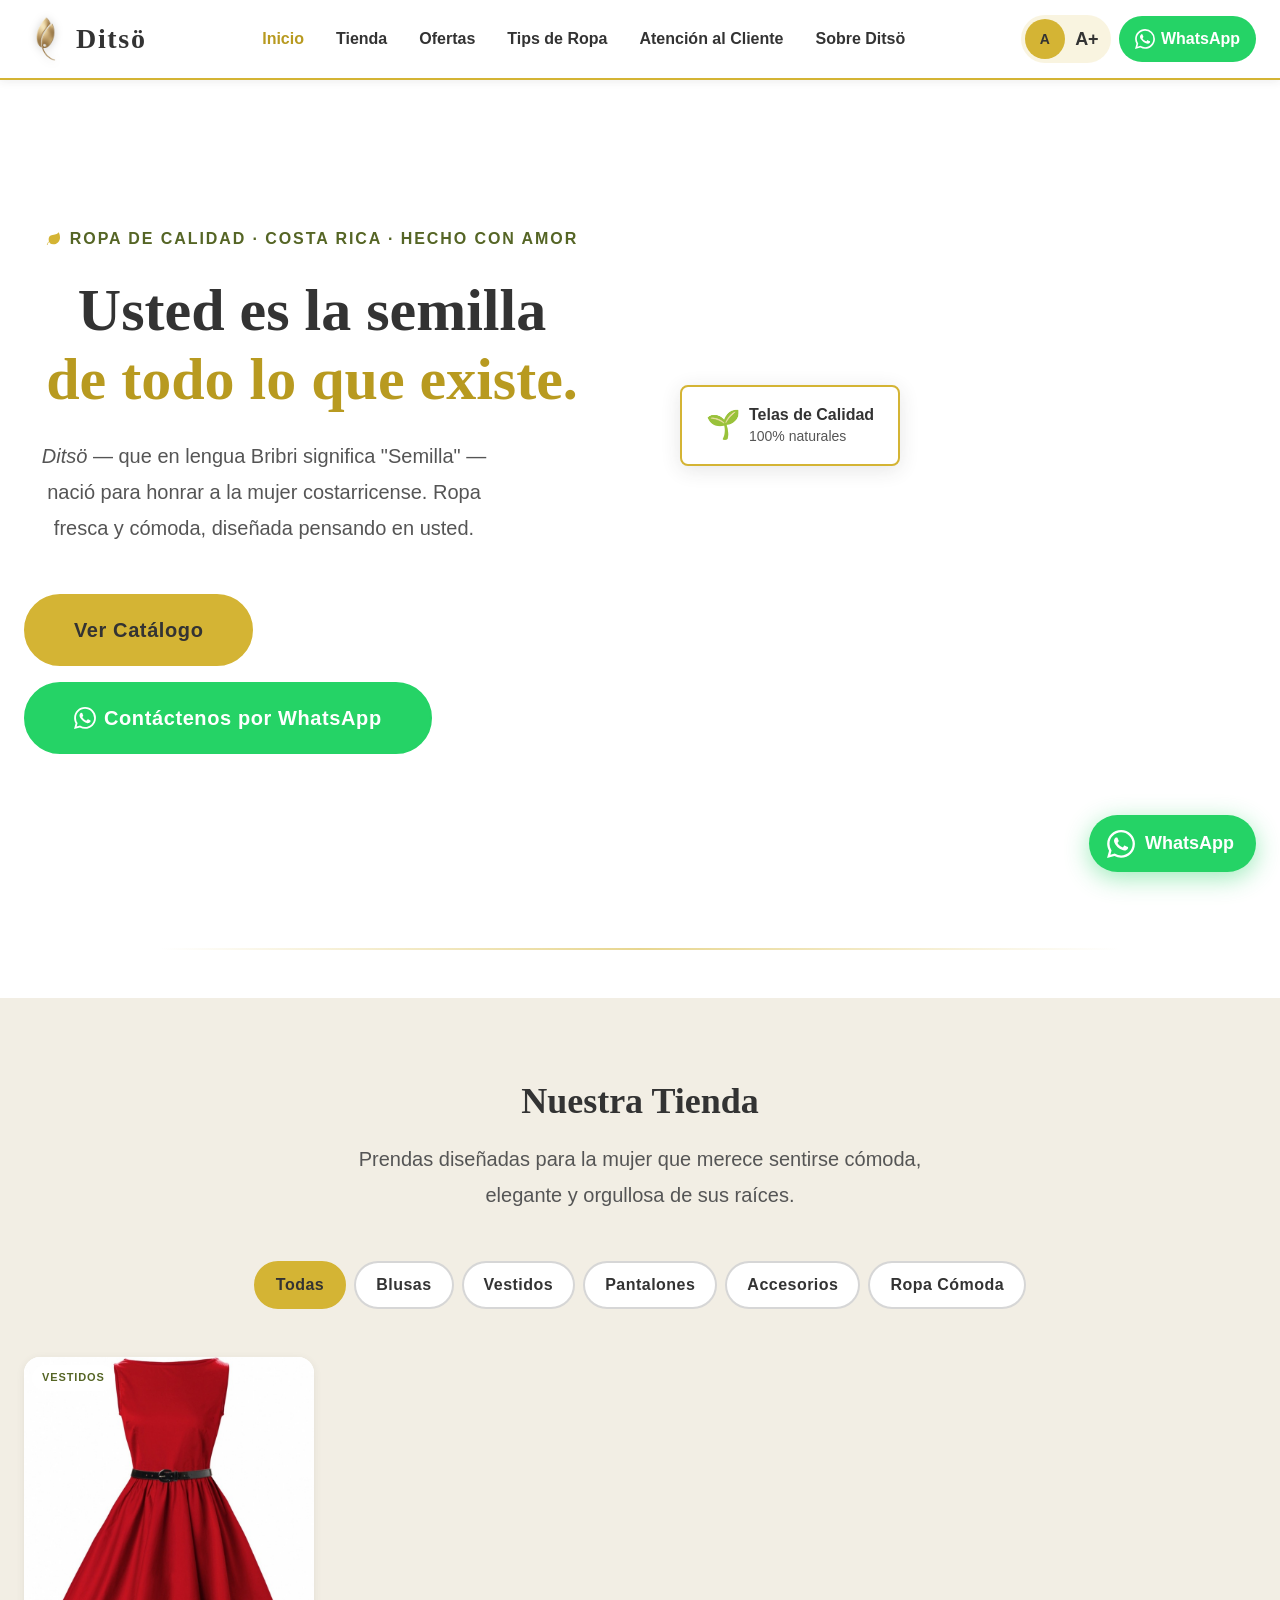
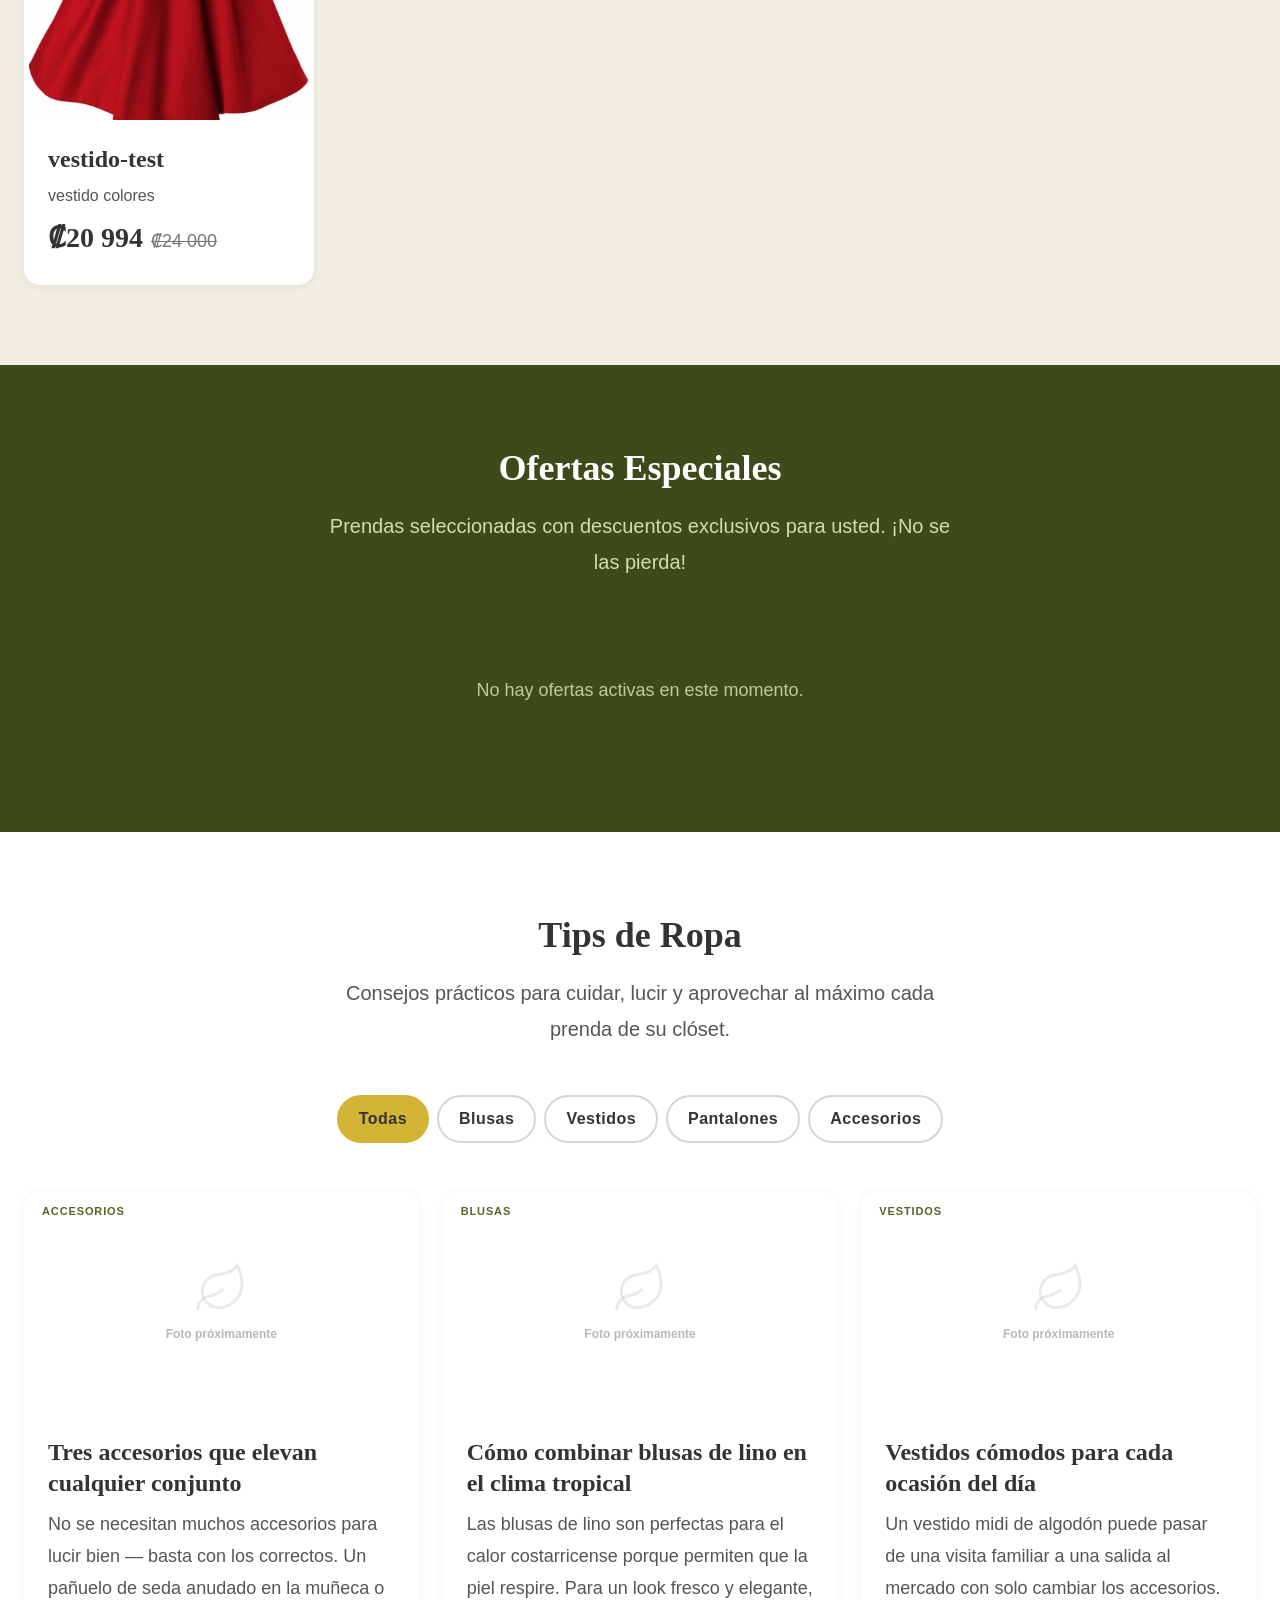
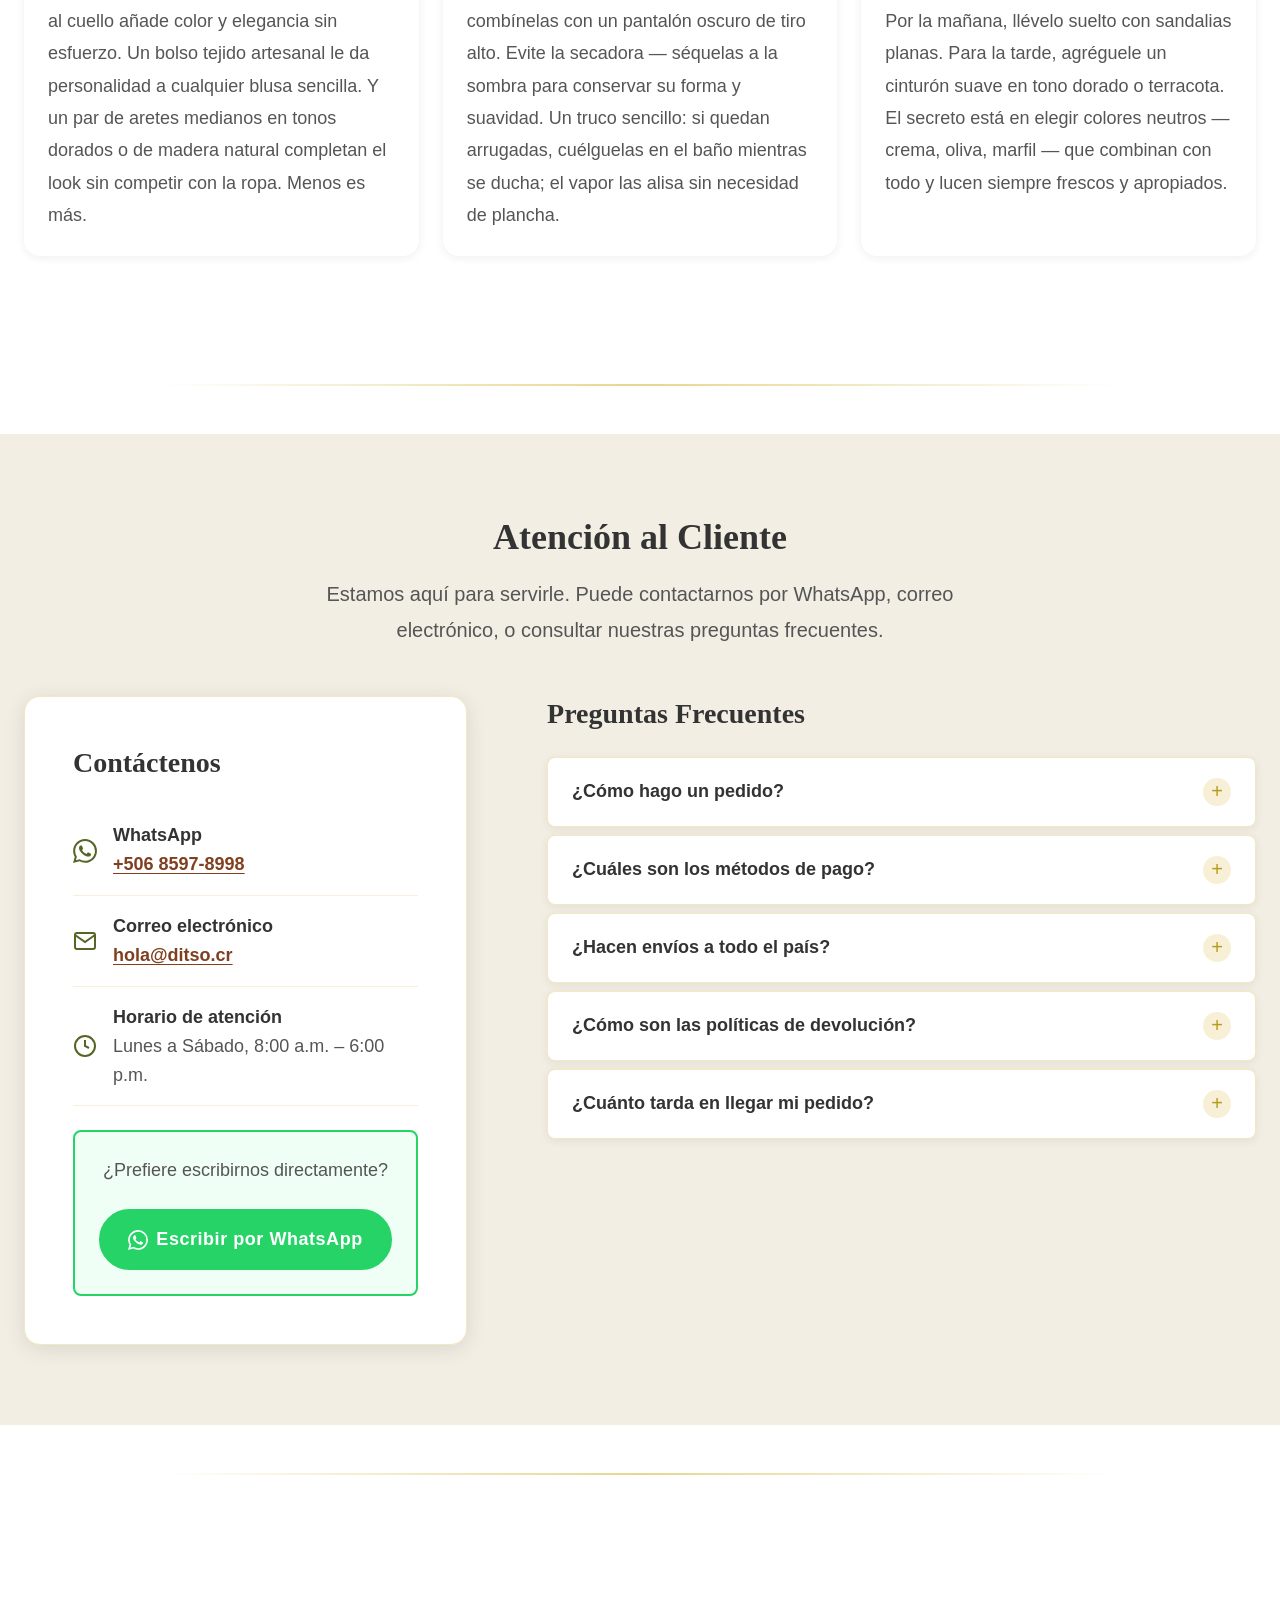
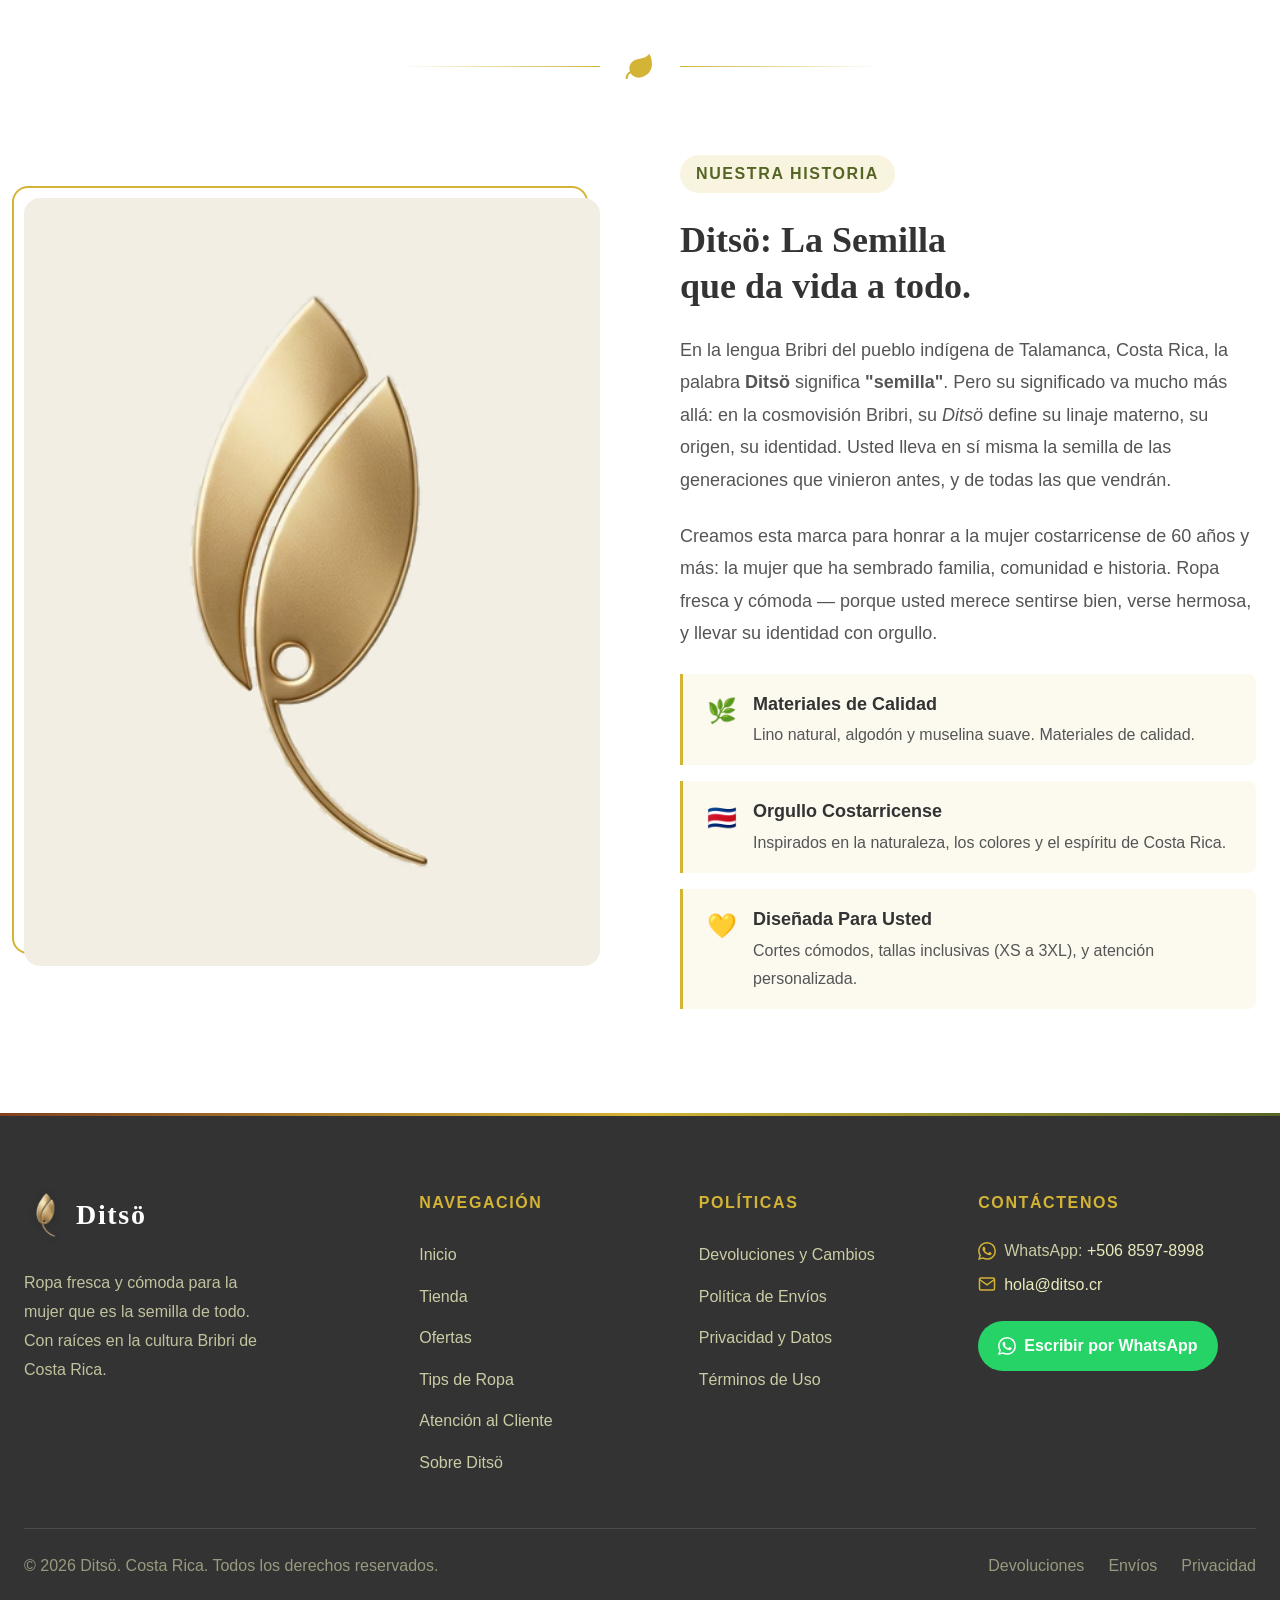
==== commit 8bfe9009: "UI: show brand logo in the "Sobre Ditsö" section Replace the empty brand-image placeholder with the " ====
--- a/index.html
+++ b/index.html
@@ -627,14 +627,8 @@
 
           <!-- Imagen -->
           <div class="sobre-ditso__image-col reveal">
-            <div class="sobre-ditso__image-frame" aria-hidden="true">
-              <!-- REEMPLAZAR con imagen real -->
-              <div class="img-placeholder">
-                <svg viewBox="0 0 24 24" fill="none" stroke="currentColor" stroke-width="1" aria-hidden="true">
-                  <path d="M11 20A7 7 0 0 1 9.8 6.1C15.5 5 17 4.48 19 2c1 2 2 4.18 2 8 0 5.5-4.78 10-10 10Z"/>
-                </svg>
-                <span>Imagen de marca<br>(por agregar)</span>
-              </div>
+            <div class="sobre-ditso__image-frame">
+              <img src="assets/brand/logo.png" alt="Logo de Ditsö" class="sobre-ditso__brand-img" loading="lazy" decoding="async">
             </div>
             <div class="sobre-ditso__deco-border" aria-hidden="true"></div>
           </div>
--- a/css/styles.min.css
+++ b/css/styles.min.css
@@ -1 +1 @@
-@keyframes wa-pulse{0%,to{box-shadow:0 6px 24px rgba(37,211,102,.45)}50%{box-shadow:0 6px 32px rgba(37,211,102,.75),0 0 0 10px rgba(37,211,102,.12)}}:root{--color-gold:#D4B434;--color-gold-dark:#B89A20;--color-graphite:#333333;--color-cream:#FFFFFF;--color-cream-dark:#F0F0F0;--color-olive:#556525;--color-olive-light:#6E8030;--color-terracotta:#804020;--color-white:#FFFFFF;--color-black:#1A1A1A;--color-text-primary:#333333;--color-text-secondary:#555555;--color-text-light:#FFFFFF;--color-text-muted:#777777;--bg-main:#FFFFFF;--bg-section-alt:#F2EEE4;--bg-olive:#3D4A1A;--bg-terracotta:#6B3318;--font-display:'Bodoni Moda', Georgia, serif;--font-body:'Montserrat', Arial, sans-serif;--text-xs:16px;--text-sm:18px;--text-base:18px;--text-md:20px;--text-lg:24px;--text-xl:28px;--text-2xl:36px;--text-3xl:48px;--text-4xl:60px;--leading-tight:1.3;--leading-normal:1.6;--leading-relaxed:1.8;--space-xs:8px;--space-sm:16px;--space-md:24px;--space-lg:48px;--space-xl:80px;--space-2xl:120px;--radius-sm:4px;--radius-md:8px;--radius-lg:16px;--radius-pill:50px;--shadow-sm:0 2px 8px rgba(51,51,51,0.08);--shadow-md:0 4px 20px rgba(51,51,51,0.12);--shadow-lg:0 8px 40px rgba(51,51,51,0.18);--transition-fast:0.2s ease;--transition-base:0.3s ease;--font-scale:1;--header-height:80px}body.font-large{--text-sm:21px;--text-base:21px;--text-md:24px;--text-lg:28px;--text-xl:32px;--text-2xl:42px;--text-3xl:54px}*,::after,::before{box-sizing:border-box;margin:0;padding:0}html{scroll-behavior:smooth;font-size:16px;-webkit-text-size-adjust:100%}body,button{font-family:var(--font-body)}body{font-size:var(--text-base);background-color:var(--bg-main);overflow-x:hidden}img{max-width:100%;height:auto;display:block}a{color:inherit;text-decoration:none}ol,ul{list-style:none}button{cursor:pointer;border:0;background:0 0}table{border-collapse:collapse;width:100%}h1,h2,h3,h4,h5,h6{font-family:var(--font-display);line-height:var(--leading-tight);color:var(--color-graphite);font-weight:700}h1{font-size:var(--text-3xl)}h2{font-size:var(--text-2xl)}h3{font-size:var(--text-xl)}h4{font-size:var(--text-lg)}body,p{line-height:var(--leading-normal);color:var(--color-text-primary)}.lead{font-size:var(--text-md);line-height:var(--leading-relaxed);color:var(--color-text-secondary)}.skip-link,p{font-size:var(--text-base)}.skip-link{position:absolute;top:-100px;left:var(--space-sm);background:var(--color-gold);color:var(--color-graphite);padding:var(--space-sm) var(--space-md);font-weight:700;border-radius:var(--radius-md);z-index:9999;transition:top var(--transition-fast)}.skip-link:focus{top:var(--space-sm)}.container{width:100%;max-width:1280px;margin:0 auto;padding:0 var(--space-md)}.section-padding{padding:var(--space-xl)0}.text-center{text-align:center}.text-gold{color:var(--color-gold)}.text-olive{color:var(--color-olive)}.visually-hidden{position:absolute;width:1px;height:1px;padding:0;margin:-1px;overflow:hidden;clip:rect(0,0,0,0);white-space:nowrap;border:0}.leaf-divider{display:flex;align-items:center;justify-content:center;gap:var(--space-md);margin:var(--space-lg)0}.leaf-divider::after,.leaf-divider::before{content:"";flex:1;height:1px;background:linear-gradient(to right,transparent,var(--color-gold));max-width:200px}.leaf-divider::after{background:linear-gradient(to left,transparent,var(--color-gold))}.leaf-divider .leaf-icon{color:var(--color-gold);width:32px;height:32px;flex-shrink:0}.section-title{font-family:var(--font-display);font-size:var(--text-2xl);color:var(--color-graphite);margin-bottom:var(--space-sm)}.section-subtitle{font-size:var(--text-md);color:var(--color-text-secondary);line-height:var(--leading-relaxed);max-width:640px;margin:0 auto var(--space-lg)}.btn{display:inline-flex;align-items:center;justify-content:center;gap:var(--space-xs);min-height:52px;padding:14px var(--space-md);font-family:var(--font-body);font-size:var(--text-base);font-weight:700;border-radius:var(--radius-pill);transition:background var(--transition-base),color var(--transition-base),transform var(--transition-fast),box-shadow var(--transition-base);text-align:center;letter-spacing:.03em;cursor:pointer;border:2px solid transparent;white-space:nowrap}.btn:focus-visible{outline:3px solid var(--color-gold);outline-offset:3px}.btn-outline,.btn-primary{color:var(--color-graphite)}.btn-primary{background:var(--color-gold);border-color:var(--color-gold)}.btn-primary:hover{background:var(--color-gold-dark);border-color:var(--color-gold-dark);transform:translateY(-2px);box-shadow:var(--shadow-md)}.btn-outline{background:0 0;border-color:var(--color-graphite)}.btn-outline:hover{background:var(--color-graphite);color:var(--color-cream);transform:translateY(-2px)}.btn-outline-light{background:0 0;color:var(--color-cream);border-color:var(--color-cream)}.btn-outline-light:hover{background:var(--color-cream);color:var(--color-graphite)}.btn-whatsapp{background:#25d366;color:var(--color-white);border-color:#25d366;font-size:var(--text-base)}.btn-whatsapp:hover{background:#1eaf55;border-color:#1eaf55;transform:translateY(-2px);box-shadow:var(--shadow-md)}.btn-sm,.nav-list a{font-size:var(--text-xs);min-height:44px}.btn-sm{padding:10px var(--space-sm)}.btn-lg{min-height:60px;padding:18px var(--space-lg);font-size:var(--text-md)}.site-header{position:sticky;top:0;z-index:1000;background:var(--color-cream);border-bottom:2px solid var(--color-gold);box-shadow:var(--shadow-sm);height:var(--header-height)}.header-inner,.logo,.site-header{display:flex;align-items:center}.header-inner{justify-content:space-between;gap:var(--space-md);width:100%}.logo{gap:var(--space-xs);text-decoration:none;flex-shrink:0}.logo__isotipo{color:var(--color-gold);flex-shrink:0}.logo__wordmark{font-family:var(--font-display);font-size:var(--text-xl);font-weight:700;color:var(--color-graphite);letter-spacing:.06em;line-height:1}.main-nav{flex:1;display:flex;justify-content:center}.nav-list{display:flex;align-items:center;gap:4px;list-style:none}.nav-list a{display:inline-block;padding:10px 14px;font-family:var(--font-body);font-weight:600;color:var(--color-graphite);border-radius:var(--radius-sm);transition:color var(--transition-fast),background var(--transition-fast);white-space:nowrap;line-height:24px}.nav-list a:focus-visible,.nav-list a:hover{color:var(--color-terracotta);background:rgba(212,180,52,.12);outline:0}.nav-list a.active{color:var(--color-gold-dark);font-weight:700}.header-controls{display:flex;align-items:center;gap:var(--space-xs);flex-shrink:0}.font-toggle,.font-toggle__btn{display:flex;align-items:center;border-radius:var(--radius-pill)}.font-toggle{gap:2px;background:rgba(212,180,52,.15);padding:4px}.font-toggle__btn{justify-content:center;min-width:40px;min-height:40px;font-family:var(--font-body);font-weight:700;color:var(--color-graphite);background:0 0;transition:background var(--transition-fast),color var(--transition-fast);border:0;cursor:pointer}.font-toggle__btn.active,.font-toggle__btn:hover{background:var(--color-gold);color:var(--color-graphite)}.font-toggle__btn--normal{font-size:14px}.font-toggle__btn--large{font-size:18px}.cart-btn{position:relative;display:flex;align-items:center;justify-content:center;width:48px;height:48px;border-radius:50%;background:0 0;color:var(--color-graphite);transition:background var(--transition-fast);border:2px solid transparent}.cart-btn:hover{background:rgba(212,180,52,.15);border-color:var(--color-gold)}.cart-btn svg{width:24px;height:24px}.cart-badge,.header-whatsapp{display:flex;align-items:center;color:var(--color-white);font-weight:700}.cart-badge{position:absolute;top:4px;right:4px;background:var(--color-terracotta);font-size:11px;width:18px;height:18px;border-radius:50%;justify-content:center;line-height:1}.header-whatsapp{gap:6px;background:#25d366;padding:10px 16px;border-radius:var(--radius-pill);font-size:var(--text-xs);min-height:44px;transition:background var(--transition-fast),transform var(--transition-fast);white-space:nowrap}.header-whatsapp:hover{background:#1eaf55;transform:translateY(-1px)}.header-whatsapp svg{width:20px;height:20px;flex-shrink:0}.hamburger{display:none;flex-direction:column;justify-content:center;align-items:center;width:48px;height:48px;gap:5px;border-radius:var(--radius-sm);background:0 0;border:2px solid var(--color-graphite);cursor:pointer;transition:border-color var(--transition-fast)}.hamburger:hover{border-color:var(--color-gold)}.hamburger span{display:block;width:22px;height:2px;background:var(--color-graphite);border-radius:2px;transition:transform var(--transition-base),opacity var(--transition-base)}.hamburger[aria-expanded=true] span:nth-child(1){transform:translateY(7px) rotate(45deg)}.hamburger[aria-expanded=true] span:nth-child(2){opacity:0}.hamburger[aria-expanded=true] span:nth-child(3){transform:translateY(-7px) rotate(-45deg)}.mobile-nav{display:none;position:fixed;inset:0;top:var(--header-height);background:var(--color-cream);z-index:999;padding:var(--space-lg) var(--space-md);border-top:2px solid var(--color-gold);overflow-y:auto;transform:translateX(100%);transition:transform var(--transition-base)}.mobile-nav.open{transform:translateX(0)}.mobile-nav__list{display:flex;flex-direction:column;gap:var(--space-xs);margin-bottom:var(--space-lg)}.mobile-nav__list a{display:block;padding:18px var(--space-md);font-size:var(--text-xl);font-family:var(--font-display);font-weight:700;color:var(--color-graphite);border-radius:var(--radius-md);border-left:4px solid transparent;transition:all var(--transition-fast)}.mobile-nav__list a:hover{border-left-color:var(--color-gold);background:rgba(212,180,52,.12);color:var(--color-terracotta)}.mobile-nav__footer{border-top:1px solid rgba(212,180,52,.4);padding-top:var(--space-md)}.hero{position:relative;min-height:calc(100vh - var(--header-height));background-color:var(--color-cream);display:flex;align-items:center;overflow:hidden}.hero__accent,.hero__accent-bottom{position:absolute;border-radius:50%;pointer-events:none}.hero__accent{top:-60px;right:-60px;width:400px;height:400px}.hero__accent-bottom{bottom:-80px;left:-80px;width:350px;height:350px}.hero__inner{position:relative;z-index:1;display:grid;grid-template-columns:1fr 1fr;gap:var(--space-xl);align-items:center;padding:var(--space-xl)0}.hero__eyebrow,.hero__title{margin-bottom:var(--space-md)}.hero__eyebrow{display:inline-flex;align-items:center;gap:var(--space-xs);font-size:var(--text-xs);font-weight:700;letter-spacing:.12em;text-transform:uppercase;color:var(--color-olive)}.hero__eyebrow svg{width:16px;height:16px;color:var(--color-gold)}.hero__title{font-family:var(--font-display);font-size:clamp(var(--text-2xl),5vw,var(--text-4xl));line-height:1.15;color:var(--color-graphite)}.hero__title .highlight{color:var(--color-gold-dark);display:block}.hero__subtitle{font-size:var(--text-md);line-height:var(--leading-relaxed);color:var(--color-text-secondary);margin-bottom:var(--space-lg);max-width:480px}.hero__ctas{display:flex;flex-wrap:wrap;gap:var(--space-sm);align-items:center}.hero__image{position:relative}.hero__image-frame{width:100%;aspect-ratio:4/5;background:linear-gradient(135deg,#e8dfa0 0,#d4c87a 50%,#c4b060 100%);border-radius:var(--radius-lg);display:flex;align-items:center;justify-content:center;box-shadow:var(--shadow-lg);overflow:hidden;position:relative}.hero__image-frame img,.sobre-ditso__image-frame img{width:100%;height:100%;object-fit:cover}.hero__image-placeholder{display:flex;flex-direction:column;align-items:center;gap:var(--space-sm);color:rgba(51,51,51,.4);font-size:var(--text-xs);font-weight:600;text-align:center;padding:var(--space-md)}.hero__image-placeholder svg{width:80px;height:80px;opacity:.3}.hero__badge{position:absolute;bottom:var(--space-md);left:-var(--space-sm);background:var(--color-cream);border:2px solid var(--color-gold);border-radius:var(--radius-md);padding:var(--space-sm) var(--space-md);box-shadow:var(--shadow-md);display:flex;align-items:center;gap:var(--space-xs)}.hero__badge-text{font-size:var(--text-xs);font-weight:700;color:var(--color-graphite);line-height:1.3}.hero__badge-icon{font-size:28px}.sobre-ditso{background:var(--bg-main);padding:var(--space-xl)0}.sobre-ditso__inner{display:grid;grid-template-columns:1fr 1fr;gap:var(--space-xl);align-items:center}.sobre-ditso__image-col{position:relative}.sobre-ditso__image-frame{width:100%;aspect-ratio:3/4;background:linear-gradient(160deg,#c8bd78 0,#a8a050 100%);border-radius:var(--radius-lg);overflow:hidden;position:relative}.sobre-ditso__image-frame::before{content:"";position:absolute;inset:0}.sobre-ditso__deco-border{position:absolute;top:-12px;left:-12px;right:12px;bottom:12px;border:2px solid var(--color-gold);border-radius:var(--radius-lg);z-index:-1}.sobre-ditso__content{padding:var(--space-md)0}.sobre-ditso__tag{display:inline-block;background:rgba(212,180,52,.15);color:var(--color-olive);font-size:var(--text-xs);font-weight:700;letter-spacing:.1em;text-transform:uppercase;padding:6px 16px;border-radius:var(--radius-pill);margin-bottom:var(--space-md)}.sobre-ditso__title{font-family:var(--font-display);font-size:var(--text-2xl);color:var(--color-graphite);margin-bottom:var(--space-md);line-height:var(--leading-tight)}.sobre-ditso__body{font-size:var(--text-base);line-height:var(--leading-relaxed);color:var(--color-text-secondary);margin-bottom:var(--space-md)}.sobre-ditso__body+.sobre-ditso__body{margin-top:var(--space-sm)}.sobre-ditso__values{display:flex;flex-direction:column;gap:var(--space-sm);margin-top:var(--space-md)}.sobre-ditso__value-item{display:flex;align-items:flex-start;gap:var(--space-sm);padding:var(--space-sm) var(--space-md);background:rgba(212,180,52,.08);border-left:3px solid var(--color-gold);border-radius:0 var(--radius-md) var(--radius-md)0}.sobre-ditso__value-icon{font-size:24px;flex-shrink:0;margin-top:2px}.sobre-ditso__value-text strong{display:block;font-size:var(--text-base);color:var(--color-graphite);margin-bottom:2px}.sobre-ditso__value-text span{font-size:var(--text-xs);color:var(--color-text-secondary)}.tienda{background:var(--bg-section-alt);padding:var(--space-xl)0}.tienda__header{text-align:center;margin-bottom:var(--space-lg)}.category-filters{display:flex;flex-wrap:wrap;gap:var(--space-xs);justify-content:center;margin-bottom:var(--space-lg);padding:0 var(--space-sm)}.filter-btn{min-height:48px;padding:10px 20px;font-size:var(--text-xs);font-weight:700;font-family:var(--font-body);color:var(--color-graphite);background:var(--color-cream);border:2px solid rgba(51,51,51,.2);border-radius:var(--radius-pill);cursor:pointer;transition:all var(--transition-fast);letter-spacing:.03em}.filter-btn:hover{border-color:var(--color-gold);color:var(--color-terracotta);background:rgba(212,180,52,.1)}.filter-btn.active{background:var(--color-gold);color:var(--color-graphite);border-color:var(--color-gold)}.filter-btn:focus-visible{outline:3px solid var(--color-gold);outline-offset:2px}.products-grid{display:grid;grid-template-columns:repeat(auto-fill,minmax(280px,1fr));gap:var(--space-md)}.product-card{background:var(--color-white);border-radius:var(--radius-lg);overflow:hidden;box-shadow:var(--shadow-sm);transition:transform var(--transition-base),box-shadow var(--transition-base);display:flex;flex-direction:column;will-change:transform}.product-card:hover{transform:translateY(-4px);box-shadow:var(--shadow-md)}.product-card__image{position:relative;aspect-ratio:4/5;overflow:hidden;background:linear-gradient(135deg,#eee8c0 0,#d8ce94 100%)}.product-card__image img{transition:transform var(--transition-base)}.product-card:hover .product-card__image img,.tip-card:hover .tip-card__image img{transform:scale(1.04)}.product-card__image-placeholder{width:100%;height:100%;display:flex;flex-direction:column;align-items:center;justify-content:center;gap:var(--space-xs);color:rgba(51,51,51,.35);font-size:12px;font-weight:600;text-align:center}.product-card__image-placeholder svg,.tip-card__image-placeholder svg{width:56px;height:56px;opacity:.3}.product-card__category-badge,.product-card__offer-badge{position:absolute;top:var(--space-xs);font-size:11px;font-weight:700;padding:4px 10px;border-radius:var(--radius-pill)}.product-card__category-badge{left:var(--space-xs);background:rgba(255,255,255,.9);color:var(--color-olive);text-transform:uppercase;letter-spacing:.08em}.product-card__offer-badge{right:var(--space-xs);background:var(--color-terracotta);color:var(--color-white)}.product-card__body{padding:var(--space-md);flex:1;display:flex;flex-direction:column;gap:var(--space-xs)}.product-card__name{font-family:var(--font-display);font-size:var(--text-lg);color:var(--color-graphite);line-height:var(--leading-tight)}.product-card__description{font-size:var(--text-xs);color:var(--color-text-secondary);line-height:var(--leading-normal);flex:1}.product-card__pricing{display:flex;align-items:baseline;gap:var(--space-xs);margin-top:auto}.product-card__price{font-family:var(--font-display);font-size:var(--text-xl);font-weight:700;color:var(--color-graphite)}.product-card__price-original{font-size:var(--text-sm);color:var(--color-text-muted);text-decoration:line-through}.product-card__actions{display:flex;flex-direction:column;gap:var(--space-xs);padding:0 var(--space-md) var(--space-md)}.product-card__actions .btn{width:100%;justify-content:center}.ofertas{background:var(--bg-olive);padding:var(--space-xl)0;position:relative;overflow:hidden}.ofertas::before{content:"";position:absolute;inset:0;pointer-events:none}.ofertas__header{text-align:center;position:relative;z-index:1;margin-bottom:var(--space-lg)}.ofertas__header .section-title{color:var(--color-cream)}.ofertas__header .section-subtitle{color:rgba(255,255,204,.8)}.ofertas__grid{position:relative;z-index:1;display:grid;grid-template-columns:repeat(auto-fill,minmax(260px,1fr));gap:var(--space-md);max-width:1000px;margin:0 auto}.oferta-card{background:var(--color-cream);border-radius:var(--radius-lg);overflow:hidden;box-shadow:var(--shadow-lg);display:flex;flex-direction:column;transition:transform var(--transition-base)}.oferta-card:hover{transform:translateY(-6px)}.oferta-card__image{position:relative;aspect-ratio:4/5;background:linear-gradient(135deg,#c8bd78 0,#a8a050 100%);overflow:hidden}.oferta-card__image img,.product-card__image img{width:100%;height:100%;object-fit:cover}.oferta-badge{position:absolute;top:var(--space-sm);left:var(--space-sm);background:var(--color-terracotta);color:var(--color-white);font-size:12px;font-weight:700;text-transform:uppercase;letter-spacing:.08em;padding:6px 14px;border-radius:var(--radius-pill);box-shadow:0 2px 8px rgba(128,64,32,.4)}.oferta-card__body{padding:var(--space-md);flex:1;display:flex;flex-direction:column}.oferta-card__name{font-family:var(--font-display);font-size:var(--text-lg);color:var(--color-graphite);margin-bottom:var(--space-xs)}.oferta-card__desc{font-size:var(--text-xs);color:var(--color-text-secondary);line-height:var(--leading-normal);margin-bottom:var(--space-md);flex:1}.oferta-card__pricing{display:flex;align-items:baseline;gap:var(--space-xs);margin-bottom:var(--space-md)}.oferta-card__price{font-family:var(--font-display);font-size:var(--text-xl);font-weight:700;color:var(--color-terracotta)}.oferta-card__price-original{font-size:var(--text-sm);color:var(--color-text-muted);text-decoration:line-through}.oferta-card__discount{font-size:12px;font-weight:700;background:rgba(128,64,32,.1);color:var(--color-terracotta);padding:3px 8px;border-radius:var(--radius-pill);margin-left:auto}.tips{background:var(--bg-main);padding:var(--space-xl)0}.tips__header{text-align:center;margin-bottom:var(--space-lg)}.tip-filter-btn{min-height:48px;padding:10px 20px;font-size:var(--text-xs);font-weight:700;font-family:var(--font-body);color:var(--color-graphite);background:var(--color-white);border:2px solid rgba(51,51,51,.2);border-radius:var(--radius-pill);cursor:pointer;transition:all var(--transition-fast);letter-spacing:.03em}.tip-filter-btn:hover{border-color:var(--color-gold);color:var(--color-terracotta);background:rgba(212,180,52,.1)}.tip-filter-btn.active{background:var(--color-gold);color:var(--color-graphite);border-color:var(--color-gold)}.tip-filter-btn:focus-visible{outline:3px solid var(--color-gold);outline-offset:2px}.tips-grid{display:grid;grid-template-columns:repeat(auto-fill,minmax(320px,1fr));gap:var(--space-md)}.tip-card{background:var(--color-white);border-radius:var(--radius-lg);overflow:hidden;box-shadow:var(--shadow-sm);transition:transform var(--transition-base),box-shadow var(--transition-base);display:flex;flex-direction:column}.tip-card:hover{transform:translateY(-4px);box-shadow:var(--shadow-md)}.tip-card__image{position:relative;aspect-ratio:16/9;overflow:hidden;background:linear-gradient(135deg,#eee8c0 0,#d8ce94 100%)}.tip-card__image img{width:100%;height:100%;object-fit:cover;transition:transform var(--transition-base)}.tip-card__image-placeholder{width:100%;height:100%;display:flex;flex-direction:column;align-items:center;justify-content:center;gap:var(--space-xs);color:rgba(51,51,51,.35);font-size:12px;font-weight:600;text-align:center}.tip-card__category-badge{position:absolute;top:var(--space-xs);left:var(--space-xs);background:rgba(255,255,255,.9);color:var(--color-olive);font-size:11px;font-weight:700;text-transform:uppercase;letter-spacing:.08em;padding:4px 10px;border-radius:var(--radius-pill)}.tip-card__body{padding:var(--space-md);flex:1;display:flex;flex-direction:column;gap:var(--space-xs)}.tip-card__title{font-family:var(--font-display);font-size:var(--text-lg);color:var(--color-graphite);line-height:var(--leading-tight)}.tip-card__text{font-size:var(--text-base);color:var(--color-text-secondary);line-height:var(--leading-relaxed)}.atencion{background:var(--bg-section-alt);padding:var(--space-xl)0}.atencion__inner{display:grid;grid-template-columns:1fr 1.6fr;gap:var(--space-xl);align-items:start}.atencion__contact{position:sticky;top:calc(var(--header-height) + var(--space-md))}.atencion__contact-card{background:var(--color-cream);border-radius:var(--radius-lg);padding:var(--space-lg);box-shadow:var(--shadow-md);border:1px solid rgba(212,180,52,.3)}.atencion__contact-title{font-family:var(--font-display);font-size:var(--text-xl);color:var(--color-graphite);margin-bottom:var(--space-md)}.contact-item{display:flex;align-items:center;gap:var(--space-sm);padding:var(--space-sm)0;border-bottom:1px solid rgba(212,180,52,.2);font-size:var(--text-base);color:var(--color-text-primary)}.contact-item:last-of-type{border-bottom:none;margin-bottom:var(--space-md)}.contact-item svg{width:24px;height:24px;flex-shrink:0;color:var(--color-olive)}.contact-item a{color:var(--color-terracotta);font-weight:600;text-decoration:underline;text-underline-offset:3px}.contact-item a:hover{color:var(--color-gold-dark)}.whatsapp-cta-block{background:#f0fff5;border:2px solid #25d366;border-radius:var(--radius-md);padding:var(--space-md);text-align:center;margin-top:var(--space-md)}.whatsapp-cta-block p{font-size:var(--text-sm);color:var(--color-text-secondary);margin-bottom:var(--space-sm)}.faq-list{display:flex;flex-direction:column;gap:var(--space-xs)}.faq-item{background:var(--color-cream);border-radius:var(--radius-md);border:1px solid rgba(212,180,52,.3);overflow:hidden;box-shadow:var(--shadow-sm)}.faq-question{width:100%;display:flex;align-items:center;justify-content:space-between;gap:var(--space-md);padding:20px var(--space-md);font-family:var(--font-body);font-size:var(--text-base);font-weight:700;color:var(--color-graphite);background:0 0;border:0;cursor:pointer;text-align:left;min-height:64px;transition:background var(--transition-fast),color var(--transition-fast)}.faq-question:hover{background:rgba(212,180,52,.08);color:var(--color-terracotta)}.faq-question:focus-visible{outline:3px solid var(--color-gold);outline-offset:-3px}.faq-icon{width:28px;height:28px;border-radius:50%;background:rgba(212,180,52,.2);color:var(--color-gold-dark);display:flex;align-items:center;justify-content:center;flex-shrink:0;transition:background var(--transition-fast),transform var(--transition-base);font-size:20px;font-weight:300;line-height:1;padding-bottom:2px}.faq-item.open .faq-icon{transform:rotate(45deg);background:var(--color-gold);color:var(--color-graphite)}.faq-answer{max-height:0;overflow:hidden;transition:max-height .35s ease,padding .35s ease}.faq-item.open .faq-answer{max-height:400px}.faq-answer__inner{padding:0 var(--space-md) var(--space-md);font-size:var(--text-base);color:var(--color-text-secondary);line-height:var(--leading-relaxed);border-top:1px solid rgba(212,180,52,.2);padding-top:var(--space-sm)}.site-footer{background:var(--color-graphite);color:var(--color-cream);padding:var(--space-xl)0 var(--space-md);position:relative;overflow:hidden}.footer__inner{position:relative;z-index:1;display:grid;grid-template-columns:1.5fr 1fr 1fr 1.2fr;gap:var(--space-lg);padding-bottom:var(--space-lg);border-bottom:1px solid rgba(255,255,204,.12)}.footer__brand .logo__wordmark{color:var(--color-cream)}.footer__brand .logo__isotipo,.footer__contact-item a:hover,.footer__links a:hover,.footer__policies a:hover{color:var(--color-gold)}.footer__tagline{font-size:var(--text-xs);color:rgba(255,255,204,.7);line-height:var(--leading-relaxed);margin-top:var(--space-sm);max-width:240px}.footer__heading{font-family:var(--font-body);font-size:var(--text-xs);font-weight:700;letter-spacing:.1em;text-transform:uppercase;color:var(--color-gold);margin-bottom:var(--space-md)}.footer__links{display:flex;flex-direction:column;gap:var(--space-xs)}.footer__links a{font-size:var(--text-xs);transition:color var(--transition-fast);padding:4px 0;min-height:32px;align-items:center}.footer__contact-item,.footer__whatsapp-btn{align-items:center;gap:var(--space-xs);font-size:var(--text-xs)}.footer__contact-item,.footer__links a{display:flex;color:rgba(255,255,204,.75)}.footer__contact-item{margin-bottom:var(--space-xs)}.footer__contact-item svg{width:18px;height:18px;color:var(--color-gold);flex-shrink:0}.footer__contact-item a{color:rgba(255,255,204,.9);transition:color var(--transition-fast)}.footer__whatsapp-btn{display:inline-flex;background:#25d366;color:var(--color-white);padding:12px 20px;border-radius:var(--radius-pill);font-weight:700;min-height:48px;transition:background var(--transition-fast);margin-top:var(--space-sm)}.footer__whatsapp-btn:hover{background:#1eaf55}.footer__bottom{position:relative;z-index:1;display:flex;align-items:center;justify-content:space-between;flex-wrap:wrap;gap:var(--space-sm);padding-top:var(--space-md)}.footer__copyright,.footer__policies a{font-size:var(--text-xs);color:rgba(255,255,204,.5)}.footer__policies{display:flex;gap:var(--space-md);flex-wrap:wrap}.footer__policies a{transition:color var(--transition-fast)}.modal-overlay{position:fixed;inset:0;background:rgba(51,51,51,.7);z-index:2000;display:flex;align-items:center;justify-content:center;padding:var(--space-md);opacity:0;visibility:hidden;transition:opacity var(--transition-base),visibility var(--transition-base)}.modal-overlay.open{opacity:1;visibility:visible}.modal{background:var(--color-cream);border-radius:var(--radius-lg);padding:var(--space-lg);max-width:480px;width:100%;box-shadow:var(--shadow-lg);text-align:center;transform:scale(.92) translateY(16px);transition:transform var(--transition-base);position:relative}.modal-overlay.open .modal{transform:scale(1) translateY(0)}.modal__close{position:absolute;top:var(--space-sm);right:var(--space-sm);width:44px;height:44px;display:flex;align-items:center;justify-content:center;border-radius:50%;background:rgba(51,51,51,.08);border:0;cursor:pointer;font-size:20px;color:var(--color-graphite);transition:background var(--transition-fast)}.modal__close:hover{background:rgba(51,51,51,.15)}.modal__icon,.modal__title{margin-bottom:var(--space-sm)}.modal__icon{font-size:56px}.modal__title{font-family:var(--font-display);font-size:var(--text-xl);color:var(--color-graphite)}.modal__body{font-size:var(--text-base);color:var(--color-text-secondary);line-height:var(--leading-relaxed);margin-bottom:var(--space-lg)}.modal__product-name{font-weight:700;color:var(--color-terracotta)}.modal__actions{display:flex;flex-direction:column;gap:var(--space-xs)}.img-placeholder,.modal__actions .btn{width:100%;justify-content:center}.img-placeholder{height:100%;display:flex;flex-direction:column;align-items:center;gap:var(--space-xs);color:rgba(51,51,51,.3);font-size:12px;font-weight:600;text-align:center;padding:var(--space-md)}.img-placeholder svg{width:56px;height:56px;opacity:.25}@media (max-width:1200px){.footer__inner{grid-template-columns:1fr 1fr;gap:var(--space-md)}}@media (max-width:768px){:root{--header-height:70px;--space-xl:56px;--space-2xl:80px}.main-nav{display:none}.hamburger{display:flex}.mobile-nav{display:block}.header-whatsapp{display:none}.hero__inner{grid-template-columns:1fr;gap:var(--space-md);padding:var(--space-lg)0}.hero__image{order:-1}.hero__image-frame{aspect-ratio:16/9;max-width:100%}.hero__title{font-size:var(--text-2xl)}.hero__ctas{flex-direction:column;align-items:stretch}.hero__ctas .btn{width:100%;justify-content:center}.sobre-ditso__inner{grid-template-columns:1fr;gap:var(--space-lg)}.sobre-ditso__deco-border{display:none}.products-grid,.tips-grid{grid-template-columns:repeat(auto-fill,minmax(240px,1fr))}.atencion__inner{grid-template-columns:1fr;gap:var(--space-lg)}.atencion__contact{position:static}.footer__inner{grid-template-columns:1fr 1fr}.footer__bottom{flex-direction:column;align-items:center;text-align:center}.footer__policies{justify-content:center}}@media (max-width:480px){:root{--space-xl:48px}.hero__title{font-size:var(--text-xl)}.ofertas__grid,.products-grid{grid-template-columns:1fr;max-width:380px;margin:0 auto}.category-filters{gap:6px}.footer__inner{grid-template-columns:1fr}.logo__wordmark{font-size:var(--text-lg)}}.whatsapp-float{position:fixed;bottom:28px;right:24px;z-index:1500;display:flex;align-items:center;gap:10px;background:#25d366;color:var(--color-white);padding:14px 22px 14px 18px;border-radius:var(--radius-pill);box-shadow:0 6px 24px rgba(37,211,102,.45);font-family:var(--font-body);font-size:var(--text-base);font-weight:700;text-decoration:none;transition:background var(--transition-fast),transform var(--transition-fast),box-shadow var(--transition-fast);animation:wa-pulse 2.8s ease-in-out 3s 3}.whatsapp-float:focus-visible,.whatsapp-float:hover{background:#1eaf55;transform:translateY(-3px) scale(1.04);box-shadow:0 10px 32px rgba(37,211,102,.55);outline:0}.whatsapp-float:focus-visible{outline:3px solid var(--color-gold);outline-offset:3px}.whatsapp-float svg{flex-shrink:0}.whatsapp-float__label{white-space:nowrap}@media (max-width:375px){.whatsapp-float{padding:16px;bottom:20px;right:16px}.whatsapp-float__label{display:none}}.hero__image-frame,.hero__image-placeholder{display:none}.hero__content{max-width:720px;margin:0 auto;text-align:center}.logo__isotipo,img.logo__isotipo{width:44px;height:44px;object-fit:contain;display:block}*{background-image:none!important;-webkit-tap-highlight-color:transparent}.atencion::after,.hero::after,.hero__bg-pattern,.ofertas::after,.site-footer::after,.site-footer::before+*,.sobre-ditso::after,.tienda::after,[class*=__pattern],[class*=__texture],[class*=bg-pattern]{display:none!important;content:none!important;background:0 0!important;background-image:none!important}.site-footer::before{display:block!important;content:""!important;position:absolute!important;top:0!important;left:0!important;right:0!important;height:3px!important;background:linear-gradient(to right,var(--color-terracotta),var(--color-gold),var(--color-olive))!important;background-image:linear-gradient(to right,var(--color-terracotta),var(--color-gold),var(--color-olive))!important}img.logo__isotipo{background:0 0;filter:drop-shadow(0 1px 4px rgba(0,0,0,.18))}.mobile-nav,.size-table-wrapper{-webkit-overflow-scrolling:touch}.site-header{padding-left:env(safe-area-inset-left);padding-right:env(safe-area-inset-right)}.site-footer{padding-bottom:calc(var(--space-md) + env(safe-area-inset-bottom))}.whatsapp-float{bottom:calc(28px + env(safe-area-inset-bottom));right:calc(24px + env(safe-area-inset-right))}#cart-modal-overlay,.cart-badge,.cart-btn,.oferta-card .btn-whatsapp,.product-card__actions{display:none!important}@media (prefers-reduced-motion:no-preference){.reveal{opacity:0;transform:translateY(24px);transition:opacity .65s cubic-bezier(.22,1,.36,1),transform .65s cubic-bezier(.22,1,.36,1)}.reveal--visible{opacity:1;transform:translateY(0)}.reveal--d1{transition-delay:.08s}.reveal--d2{transition-delay:.16s}.reveal--d3{transition-delay:.24s}.reveal--d4{transition-delay:.32s}.reveal--d5{transition-delay:.4s}}.section-divider{border:0;height:2px;width:100%;max-width:960px;margin:var(--space-lg) auto;background-image:linear-gradient(to right,transparent,var(--color-gold),transparent)!important;opacity:.55}+@keyframes wa-pulse{0%,to{box-shadow:0 6px 24px rgba(37,211,102,.45)}50%{box-shadow:0 6px 32px rgba(37,211,102,.75),0 0 0 10px rgba(37,211,102,.12)}}:root{--color-gold:#D4B434;--color-gold-dark:#B89A20;--color-graphite:#333333;--color-cream:#FFFFFF;--color-cream-dark:#F0F0F0;--color-olive:#556525;--color-olive-light:#6E8030;--color-terracotta:#804020;--color-white:#FFFFFF;--color-black:#1A1A1A;--color-text-primary:#333333;--color-text-secondary:#555555;--color-text-light:#FFFFFF;--color-text-muted:#777777;--bg-main:#FFFFFF;--bg-section-alt:#F2EEE4;--bg-olive:#3D4A1A;--bg-terracotta:#6B3318;--font-display:'Bodoni Moda', Georgia, serif;--font-body:'Montserrat', Arial, sans-serif;--text-xs:16px;--text-sm:18px;--text-base:18px;--text-md:20px;--text-lg:24px;--text-xl:28px;--text-2xl:36px;--text-3xl:48px;--text-4xl:60px;--leading-tight:1.3;--leading-normal:1.6;--leading-relaxed:1.8;--space-xs:8px;--space-sm:16px;--space-md:24px;--space-lg:48px;--space-xl:80px;--space-2xl:120px;--radius-sm:4px;--radius-md:8px;--radius-lg:16px;--radius-pill:50px;--shadow-sm:0 2px 8px rgba(51,51,51,0.08);--shadow-md:0 4px 20px rgba(51,51,51,0.12);--shadow-lg:0 8px 40px rgba(51,51,51,0.18);--transition-fast:0.2s ease;--transition-base:0.3s ease;--font-scale:1;--header-height:80px}body.font-large{--text-sm:21px;--text-base:21px;--text-md:24px;--text-lg:28px;--text-xl:32px;--text-2xl:42px;--text-3xl:54px}*,::after,::before{box-sizing:border-box;margin:0;padding:0}html{scroll-behavior:smooth;font-size:16px;-webkit-text-size-adjust:100%}body,button{font-family:var(--font-body)}body{font-size:var(--text-base);background-color:var(--bg-main);overflow-x:hidden}img{max-width:100%;height:auto;display:block}a{color:inherit;text-decoration:none}ol,ul{list-style:none}button{cursor:pointer;border:0;background:0 0}table{border-collapse:collapse;width:100%}h1,h2,h3,h4,h5,h6{font-family:var(--font-display);line-height:var(--leading-tight);color:var(--color-graphite);font-weight:700}h1{font-size:var(--text-3xl)}h2{font-size:var(--text-2xl)}h3{font-size:var(--text-xl)}h4{font-size:var(--text-lg)}body,p{line-height:var(--leading-normal);color:var(--color-text-primary)}.lead{font-size:var(--text-md);line-height:var(--leading-relaxed);color:var(--color-text-secondary)}.skip-link,p{font-size:var(--text-base)}.skip-link{position:absolute;top:-100px;left:var(--space-sm);background:var(--color-gold);color:var(--color-graphite);padding:var(--space-sm) var(--space-md);font-weight:700;border-radius:var(--radius-md);z-index:9999;transition:top var(--transition-fast)}.skip-link:focus{top:var(--space-sm)}.container{width:100%;max-width:1280px;margin:0 auto;padding:0 var(--space-md)}.section-padding{padding:var(--space-xl)0}.text-center{text-align:center}.text-gold{color:var(--color-gold)}.text-olive{color:var(--color-olive)}.visually-hidden{position:absolute;width:1px;height:1px;padding:0;margin:-1px;overflow:hidden;clip:rect(0,0,0,0);white-space:nowrap;border:0}.leaf-divider{display:flex;align-items:center;justify-content:center;gap:var(--space-md);margin:var(--space-lg)0}.leaf-divider::after,.leaf-divider::before{content:"";flex:1;height:1px;background:linear-gradient(to right,transparent,var(--color-gold));max-width:200px}.leaf-divider::after{background:linear-gradient(to left,transparent,var(--color-gold))}.leaf-divider .leaf-icon{color:var(--color-gold);width:32px;height:32px;flex-shrink:0}.section-title{font-family:var(--font-display);font-size:var(--text-2xl);color:var(--color-graphite);margin-bottom:var(--space-sm)}.section-subtitle{font-size:var(--text-md);color:var(--color-text-secondary);line-height:var(--leading-relaxed);max-width:640px;margin:0 auto var(--space-lg)}.btn{display:inline-flex;align-items:center;justify-content:center;gap:var(--space-xs);min-height:52px;padding:14px var(--space-md);font-family:var(--font-body);font-size:var(--text-base);font-weight:700;border-radius:var(--radius-pill);transition:background var(--transition-base),color var(--transition-base),transform var(--transition-fast),box-shadow var(--transition-base);text-align:center;letter-spacing:.03em;cursor:pointer;border:2px solid transparent;white-space:nowrap}.btn:focus-visible{outline:3px solid var(--color-gold);outline-offset:3px}.btn-outline,.btn-primary{color:var(--color-graphite)}.btn-primary{background:var(--color-gold);border-color:var(--color-gold)}.btn-primary:hover{background:var(--color-gold-dark);border-color:var(--color-gold-dark);transform:translateY(-2px);box-shadow:var(--shadow-md)}.btn-outline{background:0 0;border-color:var(--color-graphite)}.btn-outline:hover{background:var(--color-graphite);color:var(--color-cream);transform:translateY(-2px)}.btn-outline-light{background:0 0;color:var(--color-cream);border-color:var(--color-cream)}.btn-outline-light:hover{background:var(--color-cream);color:var(--color-graphite)}.btn-whatsapp{background:#25d366;color:var(--color-white);border-color:#25d366;font-size:var(--text-base)}.btn-whatsapp:hover{background:#1eaf55;border-color:#1eaf55;transform:translateY(-2px);box-shadow:var(--shadow-md)}.btn-sm,.nav-list a{font-size:var(--text-xs);min-height:44px}.btn-sm{padding:10px var(--space-sm)}.btn-lg{min-height:60px;padding:18px var(--space-lg);font-size:var(--text-md)}.site-header{position:sticky;top:0;z-index:1000;background:var(--color-cream);border-bottom:2px solid var(--color-gold);box-shadow:var(--shadow-sm);height:var(--header-height)}.header-inner,.logo,.site-header{display:flex;align-items:center}.header-inner{justify-content:space-between;gap:var(--space-md);width:100%}.logo{gap:var(--space-xs);text-decoration:none;flex-shrink:0}.logo__isotipo{color:var(--color-gold);flex-shrink:0}.logo__wordmark{font-family:var(--font-display);font-size:var(--text-xl);font-weight:700;color:var(--color-graphite);letter-spacing:.06em;line-height:1}.main-nav{flex:1;display:flex;justify-content:center}.nav-list{display:flex;align-items:center;gap:4px;list-style:none}.nav-list a{display:inline-block;padding:10px 14px;font-family:var(--font-body);font-weight:600;color:var(--color-graphite);border-radius:var(--radius-sm);transition:color var(--transition-fast),background var(--transition-fast);white-space:nowrap;line-height:24px}.nav-list a:focus-visible,.nav-list a:hover{color:var(--color-terracotta);background:rgba(212,180,52,.12);outline:0}.nav-list a.active{color:var(--color-gold-dark);font-weight:700}.header-controls{display:flex;align-items:center;gap:var(--space-xs);flex-shrink:0}.font-toggle,.font-toggle__btn{display:flex;align-items:center;border-radius:var(--radius-pill)}.font-toggle{gap:2px;background:rgba(212,180,52,.15);padding:4px}.font-toggle__btn{justify-content:center;min-width:40px;min-height:40px;font-family:var(--font-body);font-weight:700;color:var(--color-graphite);background:0 0;transition:background var(--transition-fast),color var(--transition-fast);border:0;cursor:pointer}.font-toggle__btn.active,.font-toggle__btn:hover{background:var(--color-gold);color:var(--color-graphite)}.font-toggle__btn--normal{font-size:14px}.font-toggle__btn--large{font-size:18px}.cart-btn{position:relative;display:flex;align-items:center;justify-content:center;width:48px;height:48px;border-radius:50%;background:0 0;color:var(--color-graphite);transition:background var(--transition-fast);border:2px solid transparent}.cart-btn:hover{background:rgba(212,180,52,.15);border-color:var(--color-gold)}.cart-btn svg{width:24px;height:24px}.cart-badge,.header-whatsapp{display:flex;align-items:center;color:var(--color-white);font-weight:700}.cart-badge{position:absolute;top:4px;right:4px;background:var(--color-terracotta);font-size:11px;width:18px;height:18px;border-radius:50%;justify-content:center;line-height:1}.header-whatsapp{gap:6px;background:#25d366;padding:10px 16px;border-radius:var(--radius-pill);font-size:var(--text-xs);min-height:44px;transition:background var(--transition-fast),transform var(--transition-fast);white-space:nowrap}.header-whatsapp:hover{background:#1eaf55;transform:translateY(-1px)}.header-whatsapp svg{width:20px;height:20px;flex-shrink:0}.hamburger{display:none;flex-direction:column;justify-content:center;align-items:center;width:48px;height:48px;gap:5px;border-radius:var(--radius-sm);background:0 0;border:2px solid var(--color-graphite);cursor:pointer;transition:border-color var(--transition-fast)}.hamburger:hover{border-color:var(--color-gold)}.hamburger span{display:block;width:22px;height:2px;background:var(--color-graphite);border-radius:2px;transition:transform var(--transition-base),opacity var(--transition-base)}.hamburger[aria-expanded=true] span:nth-child(1){transform:translateY(7px) rotate(45deg)}.hamburger[aria-expanded=true] span:nth-child(2){opacity:0}.hamburger[aria-expanded=true] span:nth-child(3){transform:translateY(-7px) rotate(-45deg)}.mobile-nav{display:none;position:fixed;inset:0;top:var(--header-height);background:var(--color-cream);z-index:999;padding:var(--space-lg) var(--space-md);border-top:2px solid var(--color-gold);overflow-y:auto;transform:translateX(100%);transition:transform var(--transition-base)}.mobile-nav.open{transform:translateX(0)}.mobile-nav__list{display:flex;flex-direction:column;gap:var(--space-xs);margin-bottom:var(--space-lg)}.mobile-nav__list a{display:block;padding:18px var(--space-md);font-size:var(--text-xl);font-family:var(--font-display);font-weight:700;color:var(--color-graphite);border-radius:var(--radius-md);border-left:4px solid transparent;transition:all var(--transition-fast)}.mobile-nav__list a:hover{border-left-color:var(--color-gold);background:rgba(212,180,52,.12);color:var(--color-terracotta)}.mobile-nav__footer{border-top:1px solid rgba(212,180,52,.4);padding-top:var(--space-md)}.hero{position:relative;min-height:calc(100vh - var(--header-height));background-color:var(--color-cream);display:flex;align-items:center;overflow:hidden}.hero__accent,.hero__accent-bottom{position:absolute;border-radius:50%;pointer-events:none}.hero__accent{top:-60px;right:-60px;width:400px;height:400px}.hero__accent-bottom{bottom:-80px;left:-80px;width:350px;height:350px}.hero__inner{position:relative;z-index:1;display:grid;grid-template-columns:1fr 1fr;gap:var(--space-xl);align-items:center;padding:var(--space-xl)0}.hero__eyebrow,.hero__title{margin-bottom:var(--space-md)}.hero__eyebrow{display:inline-flex;align-items:center;gap:var(--space-xs);font-size:var(--text-xs);font-weight:700;letter-spacing:.12em;text-transform:uppercase;color:var(--color-olive)}.hero__eyebrow svg{width:16px;height:16px;color:var(--color-gold)}.hero__title{font-family:var(--font-display);font-size:clamp(var(--text-2xl),5vw,var(--text-4xl));line-height:1.15;color:var(--color-graphite)}.hero__title .highlight{color:var(--color-gold-dark);display:block}.hero__subtitle{font-size:var(--text-md);line-height:var(--leading-relaxed);color:var(--color-text-secondary);margin-bottom:var(--space-lg);max-width:480px}.hero__ctas{display:flex;flex-wrap:wrap;gap:var(--space-sm);align-items:center}.hero__image{position:relative}.hero__image-frame{width:100%;aspect-ratio:4/5;background:linear-gradient(135deg,#e8dfa0 0,#d4c87a 50%,#c4b060 100%);border-radius:var(--radius-lg);display:flex;align-items:center;justify-content:center;box-shadow:var(--shadow-lg);overflow:hidden;position:relative}.hero__image-frame img,.sobre-ditso__image-frame img{width:100%;height:100%;object-fit:cover}.hero__image-placeholder{display:flex;flex-direction:column;align-items:center;gap:var(--space-sm);color:rgba(51,51,51,.4);font-size:var(--text-xs);font-weight:600;text-align:center;padding:var(--space-md)}.hero__image-placeholder svg{width:80px;height:80px;opacity:.3}.hero__badge{position:absolute;bottom:var(--space-md);left:-var(--space-sm);background:var(--color-cream);border:2px solid var(--color-gold);border-radius:var(--radius-md);padding:var(--space-sm) var(--space-md);box-shadow:var(--shadow-md);display:flex;align-items:center;gap:var(--space-xs)}.hero__badge-text{font-size:var(--text-xs);font-weight:700;color:var(--color-graphite);line-height:1.3}.hero__badge-icon{font-size:28px}.sobre-ditso{background:var(--bg-main);padding:var(--space-xl)0}.sobre-ditso__inner{display:grid;grid-template-columns:1fr 1fr;gap:var(--space-xl);align-items:center}.sobre-ditso__image-col{position:relative}.sobre-ditso__image-frame{width:100%;aspect-ratio:3/4;background:linear-gradient(160deg,#c8bd78 0,#a8a050 100%);border-radius:var(--radius-lg);overflow:hidden;position:relative}.sobre-ditso__image-frame::before{content:"";position:absolute;inset:0}.sobre-ditso__image-frame .sobre-ditso__brand-img{object-fit:contain;padding:16%;box-sizing:border-box;background-color:var(--bg-section-alt)}.sobre-ditso__deco-border{position:absolute;top:-12px;left:-12px;right:12px;bottom:12px;border:2px solid var(--color-gold);border-radius:var(--radius-lg);z-index:-1}.sobre-ditso__content{padding:var(--space-md)0}.sobre-ditso__tag{display:inline-block;background:rgba(212,180,52,.15);color:var(--color-olive);font-size:var(--text-xs);font-weight:700;letter-spacing:.1em;text-transform:uppercase;padding:6px 16px;border-radius:var(--radius-pill);margin-bottom:var(--space-md)}.sobre-ditso__title{font-family:var(--font-display);font-size:var(--text-2xl);color:var(--color-graphite);margin-bottom:var(--space-md);line-height:var(--leading-tight)}.sobre-ditso__body{font-size:var(--text-base);line-height:var(--leading-relaxed);color:var(--color-text-secondary);margin-bottom:var(--space-md)}.sobre-ditso__body+.sobre-ditso__body{margin-top:var(--space-sm)}.sobre-ditso__values{display:flex;flex-direction:column;gap:var(--space-sm);margin-top:var(--space-md)}.sobre-ditso__value-item{display:flex;align-items:flex-start;gap:var(--space-sm);padding:var(--space-sm) var(--space-md);background:rgba(212,180,52,.08);border-left:3px solid var(--color-gold);border-radius:0 var(--radius-md) var(--radius-md)0}.sobre-ditso__value-icon{font-size:24px;flex-shrink:0;margin-top:2px}.sobre-ditso__value-text strong{display:block;font-size:var(--text-base);color:var(--color-graphite);margin-bottom:2px}.sobre-ditso__value-text span{font-size:var(--text-xs);color:var(--color-text-secondary)}.tienda{background:var(--bg-section-alt);padding:var(--space-xl)0}.tienda__header{text-align:center;margin-bottom:var(--space-lg)}.category-filters{display:flex;flex-wrap:wrap;gap:var(--space-xs);justify-content:center;margin-bottom:var(--space-lg);padding:0 var(--space-sm)}.filter-btn{min-height:48px;padding:10px 20px;font-size:var(--text-xs);font-weight:700;font-family:var(--font-body);color:var(--color-graphite);background:var(--color-cream);border:2px solid rgba(51,51,51,.2);border-radius:var(--radius-pill);cursor:pointer;transition:all var(--transition-fast);letter-spacing:.03em}.filter-btn:hover{border-color:var(--color-gold);color:var(--color-terracotta);background:rgba(212,180,52,.1)}.filter-btn.active{background:var(--color-gold);color:var(--color-graphite);border-color:var(--color-gold)}.filter-btn:focus-visible{outline:3px solid var(--color-gold);outline-offset:2px}.products-grid{display:grid;grid-template-columns:repeat(auto-fill,minmax(280px,1fr));gap:var(--space-md)}.product-card{background:var(--color-white);border-radius:var(--radius-lg);overflow:hidden;box-shadow:var(--shadow-sm);transition:transform var(--transition-base),box-shadow var(--transition-base);display:flex;flex-direction:column;will-change:transform}.product-card:hover{transform:translateY(-4px);box-shadow:var(--shadow-md)}.product-card__image{position:relative;aspect-ratio:4/5;overflow:hidden;background:linear-gradient(135deg,#eee8c0 0,#d8ce94 100%)}.product-card__image img{width:100%;height:100%;object-fit:cover;transition:transform var(--transition-base)}.product-card:hover .product-card__image img,.tip-card:hover .tip-card__image img{transform:scale(1.04)}.product-card__image-placeholder{width:100%;height:100%;display:flex;flex-direction:column;align-items:center;justify-content:center;gap:var(--space-xs);color:rgba(51,51,51,.35);font-size:12px;font-weight:600;text-align:center}.product-card__image-placeholder svg,.tip-card__image-placeholder svg{width:56px;height:56px;opacity:.3}.product-card__category-badge,.product-card__offer-badge{position:absolute;top:var(--space-xs);font-size:11px;font-weight:700;padding:4px 10px;border-radius:var(--radius-pill)}.product-card__category-badge{left:var(--space-xs);background:rgba(255,255,255,.9);color:var(--color-olive);text-transform:uppercase;letter-spacing:.08em}.product-card__offer-badge{right:var(--space-xs);background:var(--color-terracotta);color:var(--color-white)}.oferta-card__thumbs,.product-card__thumbs{display:flex;flex-wrap:wrap;gap:var(--space-xs);padding:var(--space-xs) var(--space-md)0}.oferta-card__thumb,.product-card__thumb{width:52px;height:52px;padding:0;border:2px solid transparent;border-radius:var(--radius-sm);overflow:hidden;cursor:pointer;background:var(--color-cream-dark);transition:border-color .2s ease,transform .2s ease}.oferta-card__thumb img,.product-card__thumb img{width:100%;height:100%;object-fit:cover;display:block}.oferta-card__thumb:hover,.product-card__thumb:hover{transform:translateY(-2px)}.oferta-card__thumb.active,.product-card__thumb.active{border-color:var(--color-gold)}.oferta-card__thumb:focus-visible,.product-card__thumb:focus-visible{outline:2px solid var(--color-gold);outline-offset:2px}.product-card__body{padding:var(--space-md);flex:1;display:flex;flex-direction:column;gap:var(--space-xs)}.product-card__name{font-family:var(--font-display);font-size:var(--text-lg);color:var(--color-graphite);line-height:var(--leading-tight)}.product-card__description{font-size:var(--text-xs);color:var(--color-text-secondary);line-height:var(--leading-normal);flex:1}.product-card__pricing{display:flex;align-items:baseline;gap:var(--space-xs);margin-top:auto}.product-card__price{font-family:var(--font-display);font-size:var(--text-xl);font-weight:700;color:var(--color-graphite)}.product-card__price-original{font-size:var(--text-sm);color:var(--color-text-muted);text-decoration:line-through}.product-card__actions{display:flex;flex-direction:column;gap:var(--space-xs);padding:0 var(--space-md) var(--space-md)}.product-card__actions .btn{width:100%;justify-content:center}.ofertas{background:var(--bg-olive);padding:var(--space-xl)0;position:relative;overflow:hidden}.ofertas::before{content:"";position:absolute;inset:0;pointer-events:none}.ofertas__header{text-align:center;position:relative;z-index:1;margin-bottom:var(--space-lg)}.ofertas__header .section-title{color:var(--color-cream)}.ofertas__header .section-subtitle{color:rgba(255,255,204,.8)}.ofertas__grid{position:relative;z-index:1;display:grid;grid-template-columns:repeat(auto-fill,minmax(260px,1fr));gap:var(--space-md);max-width:1000px;margin:0 auto}.oferta-card{background:var(--color-cream);border-radius:var(--radius-lg);overflow:hidden;box-shadow:var(--shadow-lg);display:flex;flex-direction:column;transition:transform var(--transition-base)}.oferta-card:hover{transform:translateY(-6px)}.oferta-card__image{position:relative;aspect-ratio:4/5;background:linear-gradient(135deg,#c8bd78 0,#a8a050 100%);overflow:hidden}.oferta-card__image img{width:100%;height:100%;object-fit:cover}.oferta-badge{position:absolute;top:var(--space-sm);left:var(--space-sm);background:var(--color-terracotta);color:var(--color-white);font-size:12px;font-weight:700;text-transform:uppercase;letter-spacing:.08em;padding:6px 14px;border-radius:var(--radius-pill);box-shadow:0 2px 8px rgba(128,64,32,.4)}.oferta-card__body{padding:var(--space-md);flex:1;display:flex;flex-direction:column}.oferta-card__name{font-family:var(--font-display);font-size:var(--text-lg);color:var(--color-graphite);margin-bottom:var(--space-xs)}.oferta-card__desc{font-size:var(--text-xs);color:var(--color-text-secondary);line-height:var(--leading-normal);margin-bottom:var(--space-md);flex:1}.oferta-card__pricing{display:flex;align-items:baseline;gap:var(--space-xs);margin-bottom:var(--space-md)}.oferta-card__price{font-family:var(--font-display);font-size:var(--text-xl);font-weight:700;color:var(--color-terracotta)}.oferta-card__price-original{font-size:var(--text-sm);color:var(--color-text-muted);text-decoration:line-through}.oferta-card__discount{font-size:12px;font-weight:700;background:rgba(128,64,32,.1);color:var(--color-terracotta);padding:3px 8px;border-radius:var(--radius-pill);margin-left:auto}.tips{background:var(--bg-main);padding:var(--space-xl)0}.tips__header{text-align:center;margin-bottom:var(--space-lg)}.tip-filter-btn{min-height:48px;padding:10px 20px;font-size:var(--text-xs);font-weight:700;font-family:var(--font-body);color:var(--color-graphite);background:var(--color-white);border:2px solid rgba(51,51,51,.2);border-radius:var(--radius-pill);cursor:pointer;transition:all var(--transition-fast);letter-spacing:.03em}.tip-filter-btn:hover{border-color:var(--color-gold);color:var(--color-terracotta);background:rgba(212,180,52,.1)}.tip-filter-btn.active{background:var(--color-gold);color:var(--color-graphite);border-color:var(--color-gold)}.tip-filter-btn:focus-visible{outline:3px solid var(--color-gold);outline-offset:2px}.tips-grid{display:grid;grid-template-columns:repeat(auto-fill,minmax(320px,1fr));gap:var(--space-md)}.tip-card{background:var(--color-white);border-radius:var(--radius-lg);overflow:hidden;box-shadow:var(--shadow-sm);transition:transform var(--transition-base),box-shadow var(--transition-base);display:flex;flex-direction:column}.tip-card:hover{transform:translateY(-4px);box-shadow:var(--shadow-md)}.tip-card__image{position:relative;aspect-ratio:16/9;overflow:hidden;background:linear-gradient(135deg,#eee8c0 0,#d8ce94 100%)}.tip-card__image img{width:100%;height:100%;object-fit:cover;transition:transform var(--transition-base)}.tip-card__image-placeholder{width:100%;height:100%;display:flex;flex-direction:column;align-items:center;justify-content:center;gap:var(--space-xs);color:rgba(51,51,51,.35);font-size:12px;font-weight:600;text-align:center}.tip-card__category-badge{position:absolute;top:var(--space-xs);left:var(--space-xs);background:rgba(255,255,255,.9);color:var(--color-olive);font-size:11px;font-weight:700;text-transform:uppercase;letter-spacing:.08em;padding:4px 10px;border-radius:var(--radius-pill)}.tip-card__body{padding:var(--space-md);flex:1;display:flex;flex-direction:column;gap:var(--space-xs)}.tip-card__title{font-family:var(--font-display);font-size:var(--text-lg);color:var(--color-graphite);line-height:var(--leading-tight)}.tip-card__text{font-size:var(--text-base);color:var(--color-text-secondary);line-height:var(--leading-relaxed)}.atencion{background:var(--bg-section-alt);padding:var(--space-xl)0}.atencion__inner{display:grid;grid-template-columns:1fr 1.6fr;gap:var(--space-xl);align-items:start}.atencion__contact{position:sticky;top:calc(var(--header-height) + var(--space-md))}.atencion__contact-card{background:var(--color-cream);border-radius:var(--radius-lg);padding:var(--space-lg);box-shadow:var(--shadow-md);border:1px solid rgba(212,180,52,.3)}.atencion__contact-title{font-family:var(--font-display);font-size:var(--text-xl);color:var(--color-graphite);margin-bottom:var(--space-md)}.contact-item{display:flex;align-items:center;gap:var(--space-sm);padding:var(--space-sm)0;border-bottom:1px solid rgba(212,180,52,.2);font-size:var(--text-base);color:var(--color-text-primary)}.contact-item:last-of-type{border-bottom:none;margin-bottom:var(--space-md)}.contact-item svg{width:24px;height:24px;flex-shrink:0;color:var(--color-olive)}.contact-item a{color:var(--color-terracotta);font-weight:600;text-decoration:underline;text-underline-offset:3px}.contact-item a:hover{color:var(--color-gold-dark)}.whatsapp-cta-block{background:#f0fff5;border:2px solid #25d366;border-radius:var(--radius-md);padding:var(--space-md);text-align:center;margin-top:var(--space-md)}.whatsapp-cta-block p{font-size:var(--text-sm);color:var(--color-text-secondary);margin-bottom:var(--space-sm)}.faq-list{display:flex;flex-direction:column;gap:var(--space-xs)}.faq-item{background:var(--color-cream);border-radius:var(--radius-md);border:1px solid rgba(212,180,52,.3);overflow:hidden;box-shadow:var(--shadow-sm)}.faq-question{width:100%;display:flex;align-items:center;justify-content:space-between;gap:var(--space-md);padding:20px var(--space-md);font-family:var(--font-body);font-size:var(--text-base);font-weight:700;color:var(--color-graphite);background:0 0;border:0;cursor:pointer;text-align:left;min-height:64px;transition:background var(--transition-fast),color var(--transition-fast)}.faq-question:hover{background:rgba(212,180,52,.08);color:var(--color-terracotta)}.faq-question:focus-visible{outline:3px solid var(--color-gold);outline-offset:-3px}.faq-icon{width:28px;height:28px;border-radius:50%;background:rgba(212,180,52,.2);color:var(--color-gold-dark);display:flex;align-items:center;justify-content:center;flex-shrink:0;transition:background var(--transition-fast),transform var(--transition-base);font-size:20px;font-weight:300;line-height:1;padding-bottom:2px}.faq-item.open .faq-icon{transform:rotate(45deg);background:var(--color-gold);color:var(--color-graphite)}.faq-answer{max-height:0;overflow:hidden;transition:max-height .35s ease,padding .35s ease}.faq-item.open .faq-answer{max-height:400px}.faq-answer__inner{padding:0 var(--space-md) var(--space-md);font-size:var(--text-base);color:var(--color-text-secondary);line-height:var(--leading-relaxed);border-top:1px solid rgba(212,180,52,.2);padding-top:var(--space-sm)}.site-footer{background:var(--color-graphite);color:var(--color-cream);padding:var(--space-xl)0 var(--space-md);position:relative;overflow:hidden}.footer__inner{position:relative;z-index:1;display:grid;grid-template-columns:1.5fr 1fr 1fr 1.2fr;gap:var(--space-lg);padding-bottom:var(--space-lg);border-bottom:1px solid rgba(255,255,204,.12)}.footer__brand .logo__wordmark{color:var(--color-cream)}.footer__brand .logo__isotipo,.footer__contact-item a:hover,.footer__links a:hover,.footer__policies a:hover{color:var(--color-gold)}.footer__tagline{font-size:var(--text-xs);color:rgba(255,255,204,.7);line-height:var(--leading-relaxed);margin-top:var(--space-sm);max-width:240px}.footer__heading{font-family:var(--font-body);font-size:var(--text-xs);font-weight:700;letter-spacing:.1em;text-transform:uppercase;color:var(--color-gold);margin-bottom:var(--space-md)}.footer__links{display:flex;flex-direction:column;gap:var(--space-xs)}.footer__links a{font-size:var(--text-xs);transition:color var(--transition-fast);padding:4px 0;min-height:32px;align-items:center}.footer__contact-item,.footer__whatsapp-btn{align-items:center;gap:var(--space-xs);font-size:var(--text-xs)}.footer__contact-item,.footer__links a{display:flex;color:rgba(255,255,204,.75)}.footer__contact-item{margin-bottom:var(--space-xs)}.footer__contact-item svg{width:18px;height:18px;color:var(--color-gold);flex-shrink:0}.footer__contact-item a{color:rgba(255,255,204,.9);transition:color var(--transition-fast)}.footer__whatsapp-btn{display:inline-flex;background:#25d366;color:var(--color-white);padding:12px 20px;border-radius:var(--radius-pill);font-weight:700;min-height:48px;transition:background var(--transition-fast);margin-top:var(--space-sm)}.footer__whatsapp-btn:hover{background:#1eaf55}.footer__bottom{position:relative;z-index:1;display:flex;align-items:center;justify-content:space-between;flex-wrap:wrap;gap:var(--space-sm);padding-top:var(--space-md)}.footer__copyright,.footer__policies a{font-size:var(--text-xs);color:rgba(255,255,204,.5)}.footer__policies{display:flex;gap:var(--space-md);flex-wrap:wrap}.footer__policies a{transition:color var(--transition-fast)}.modal-overlay{position:fixed;inset:0;background:rgba(51,51,51,.7);z-index:2000;display:flex;align-items:center;justify-content:center;padding:var(--space-md);opacity:0;visibility:hidden;transition:opacity var(--transition-base),visibility var(--transition-base)}.modal-overlay.open{opacity:1;visibility:visible}.modal{background:var(--color-cream);border-radius:var(--radius-lg);padding:var(--space-lg);max-width:480px;width:100%;box-shadow:var(--shadow-lg);text-align:center;transform:scale(.92) translateY(16px);transition:transform var(--transition-base);position:relative}.modal-overlay.open .modal{transform:scale(1) translateY(0)}.modal__close{position:absolute;top:var(--space-sm);right:var(--space-sm);width:44px;height:44px;display:flex;align-items:center;justify-content:center;border-radius:50%;background:rgba(51,51,51,.08);border:0;cursor:pointer;font-size:20px;color:var(--color-graphite);transition:background var(--transition-fast)}.modal__close:hover{background:rgba(51,51,51,.15)}.modal__icon,.modal__title{margin-bottom:var(--space-sm)}.modal__icon{font-size:56px}.modal__title{font-family:var(--font-display);font-size:var(--text-xl);color:var(--color-graphite)}.modal__body{font-size:var(--text-base);color:var(--color-text-secondary);line-height:var(--leading-relaxed);margin-bottom:var(--space-lg)}.modal__product-name{font-weight:700;color:var(--color-terracotta)}.modal__actions{display:flex;flex-direction:column;gap:var(--space-xs)}.img-placeholder,.modal__actions .btn{width:100%;justify-content:center}.img-placeholder{height:100%;display:flex;flex-direction:column;align-items:center;gap:var(--space-xs);color:rgba(51,51,51,.3);font-size:12px;font-weight:600;text-align:center;padding:var(--space-md)}.img-placeholder svg{width:56px;height:56px;opacity:.25}@media (max-width:1200px){.footer__inner{grid-template-columns:1fr 1fr;gap:var(--space-md)}}@media (max-width:768px){:root{--header-height:70px;--space-xl:56px;--space-2xl:80px}.main-nav{display:none}.hamburger{display:flex}.mobile-nav{display:block}.header-whatsapp{display:none}.hero__inner{grid-template-columns:1fr;gap:var(--space-md);padding:var(--space-lg)0}.hero__image{order:-1}.hero__image-frame{aspect-ratio:16/9;max-width:100%}.hero__title{font-size:var(--text-2xl)}.hero__ctas{flex-direction:column;align-items:stretch}.hero__ctas .btn{width:100%;justify-content:center}.sobre-ditso__inner{grid-template-columns:1fr;gap:var(--space-lg)}.sobre-ditso__deco-border{display:none}.products-grid,.tips-grid{grid-template-columns:repeat(auto-fill,minmax(240px,1fr))}.atencion__inner{grid-template-columns:1fr;gap:var(--space-lg)}.atencion__contact{position:static}.footer__inner{grid-template-columns:1fr 1fr}.footer__bottom{flex-direction:column;align-items:center;text-align:center}.footer__policies{justify-content:center}}@media (max-width:480px){:root{--space-xl:48px}.hero__title{font-size:var(--text-xl)}.ofertas__grid,.products-grid{grid-template-columns:1fr;max-width:380px;margin:0 auto}.category-filters{gap:6px}.footer__inner{grid-template-columns:1fr}.logo__wordmark{font-size:var(--text-lg)}}.whatsapp-float{position:fixed;bottom:28px;right:24px;z-index:1500;display:flex;align-items:center;gap:10px;background:#25d366;color:var(--color-white);padding:14px 22px 14px 18px;border-radius:var(--radius-pill);box-shadow:0 6px 24px rgba(37,211,102,.45);font-family:var(--font-body);font-size:var(--text-base);font-weight:700;text-decoration:none;transition:background var(--transition-fast),transform var(--transition-fast),box-shadow var(--transition-fast);animation:wa-pulse 2.8s ease-in-out 3s 3}.whatsapp-float:focus-visible,.whatsapp-float:hover{background:#1eaf55;transform:translateY(-3px) scale(1.04);box-shadow:0 10px 32px rgba(37,211,102,.55);outline:0}.whatsapp-float:focus-visible{outline:3px solid var(--color-gold);outline-offset:3px}.whatsapp-float svg{flex-shrink:0}.whatsapp-float__label{white-space:nowrap}@media (max-width:375px){.whatsapp-float{padding:16px;bottom:20px;right:16px}.whatsapp-float__label{display:none}}.hero__image-frame,.hero__image-placeholder{display:none}.hero__content{max-width:720px;margin:0 auto;text-align:center}.logo__isotipo,img.logo__isotipo{width:44px;height:44px;object-fit:contain;display:block}*{background-image:none!important;-webkit-tap-highlight-color:transparent}.atencion::after,.hero::after,.hero__bg-pattern,.ofertas::after,.site-footer::after,.site-footer::before+*,.sobre-ditso::after,.tienda::after,[class*=__pattern],[class*=__texture],[class*=bg-pattern]{display:none!important;content:none!important;background:0 0!important;background-image:none!important}.site-footer::before{display:block!important;content:""!important;position:absolute!important;top:0!important;left:0!important;right:0!important;height:3px!important;background:linear-gradient(to right,var(--color-terracotta),var(--color-gold),var(--color-olive))!important;background-image:linear-gradient(to right,var(--color-terracotta),var(--color-gold),var(--color-olive))!important}img.logo__isotipo{background:0 0;filter:drop-shadow(0 1px 4px rgba(0,0,0,.18))}.mobile-nav,.size-table-wrapper{-webkit-overflow-scrolling:touch}.site-header{padding-left:env(safe-area-inset-left);padding-right:env(safe-area-inset-right)}.site-footer{padding-bottom:calc(var(--space-md) + env(safe-area-inset-bottom))}.whatsapp-float{bottom:calc(28px + env(safe-area-inset-bottom));right:calc(24px + env(safe-area-inset-right))}#cart-modal-overlay,.cart-badge,.cart-btn,.oferta-card .btn-whatsapp,.product-card__actions{display:none!important}@media (prefers-reduced-motion:no-preference){.reveal{opacity:0;transform:translateY(24px);transition:opacity .65s cubic-bezier(.22,1,.36,1),transform .65s cubic-bezier(.22,1,.36,1)}.reveal--visible{opacity:1;transform:translateY(0)}.reveal--d1{transition-delay:.08s}.reveal--d2{transition-delay:.16s}.reveal--d3{transition-delay:.24s}.reveal--d4{transition-delay:.32s}.reveal--d5{transition-delay:.4s}}.section-divider{border:0;height:2px;width:100%;max-width:960px;margin:var(--space-lg) auto;background-image:linear-gradient(to right,transparent,var(--color-gold),transparent)!important;opacity:.55}
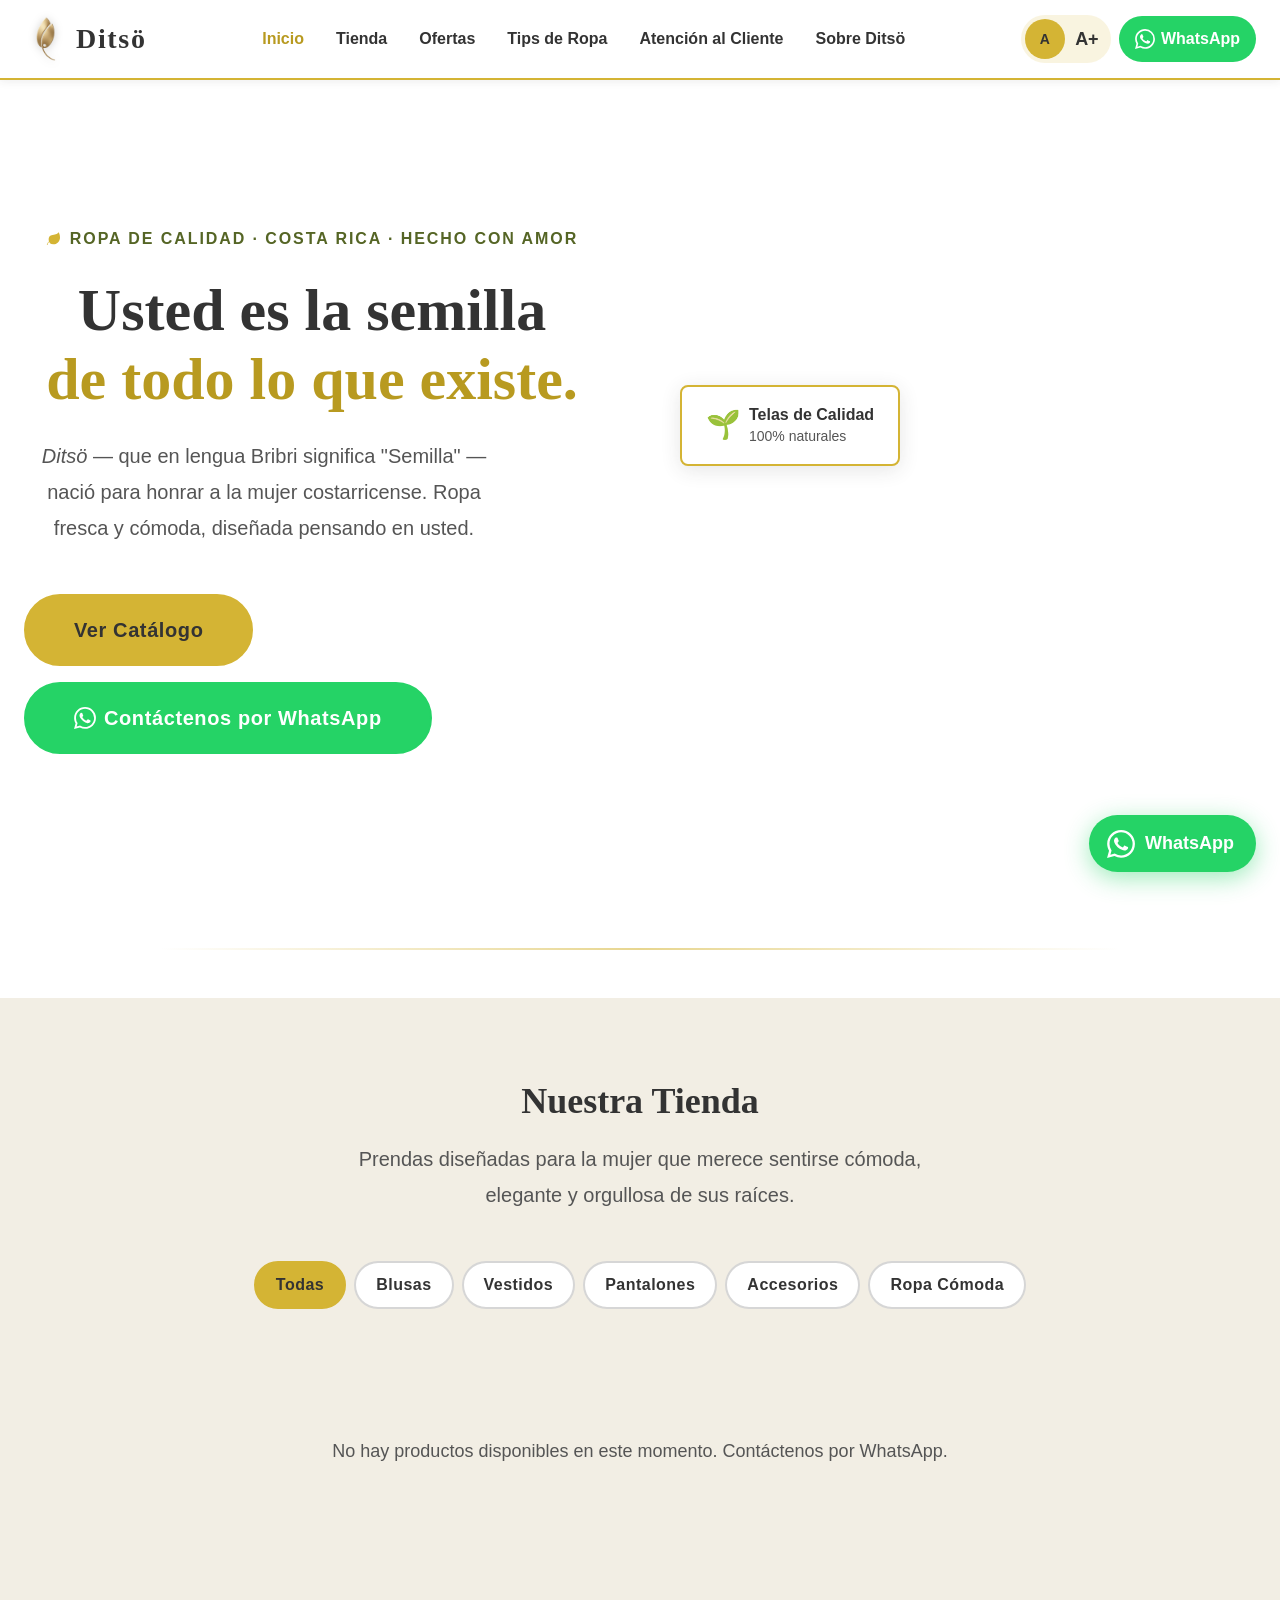
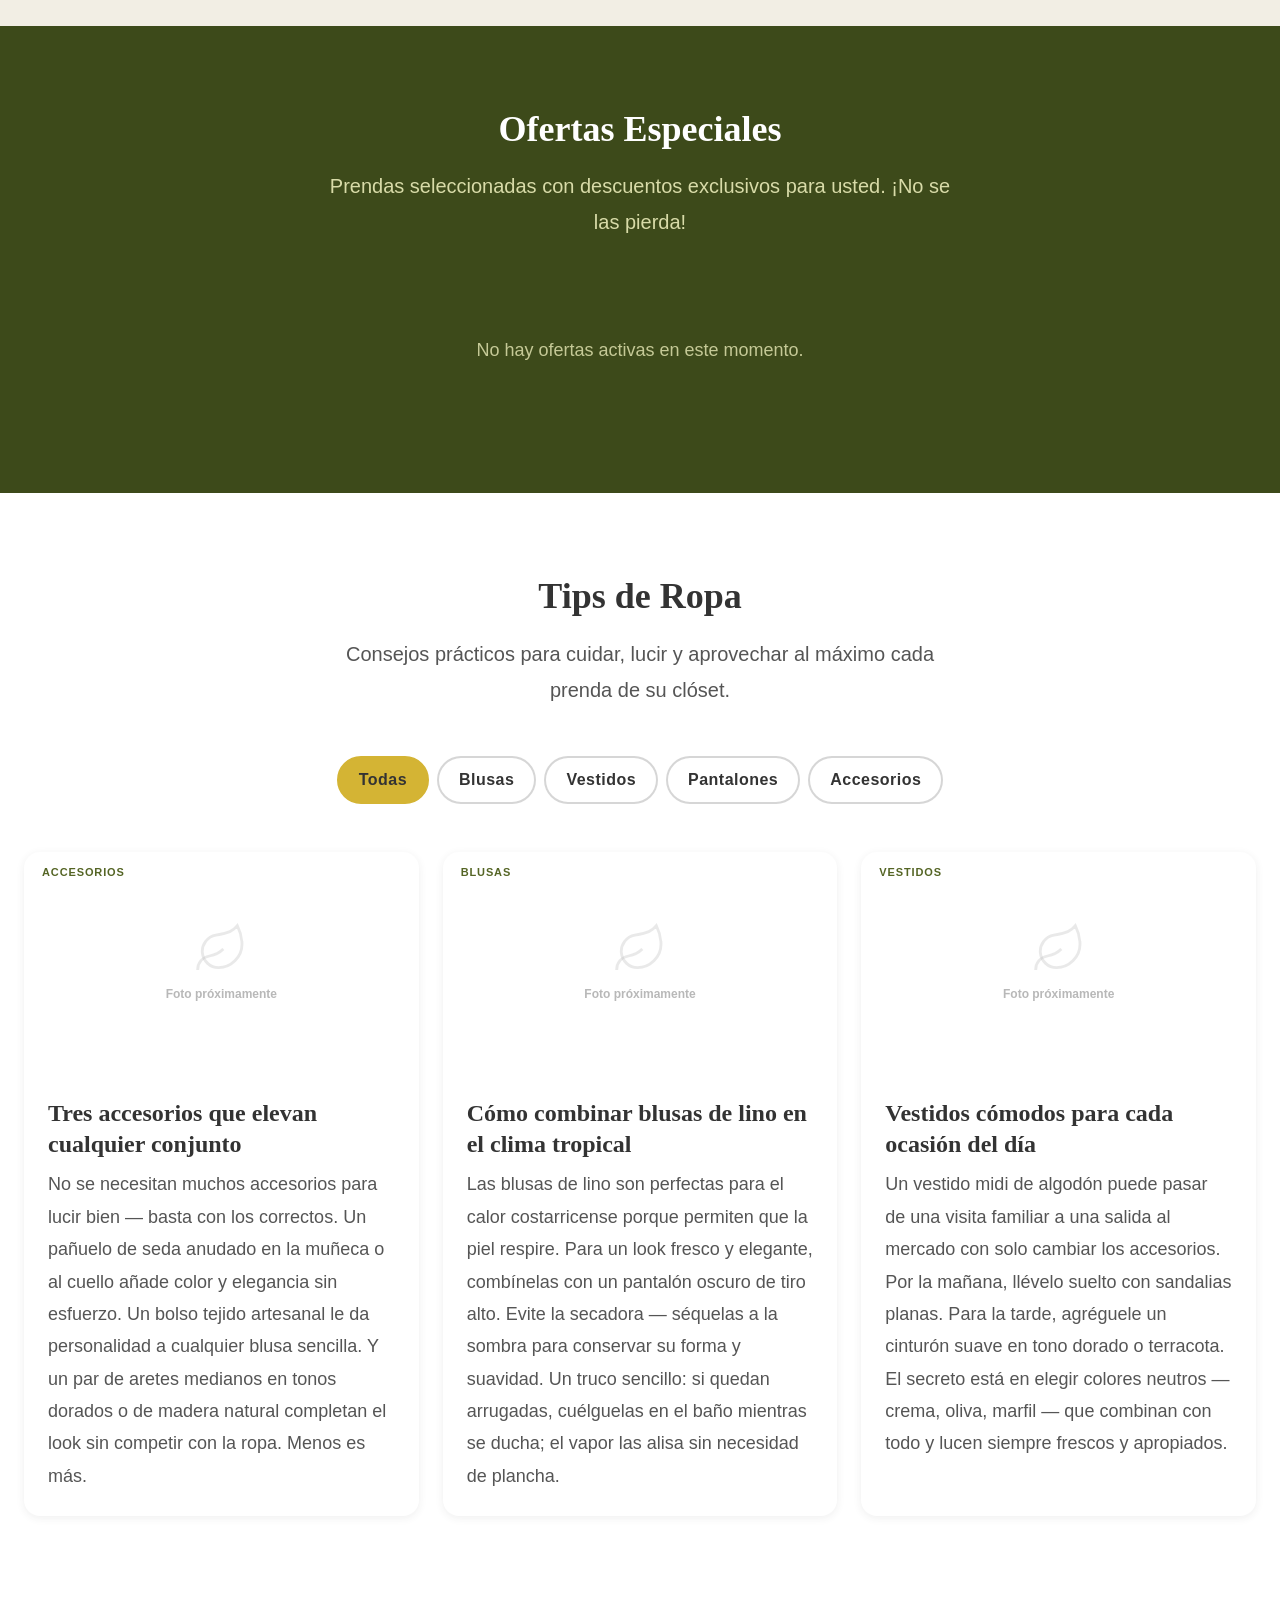
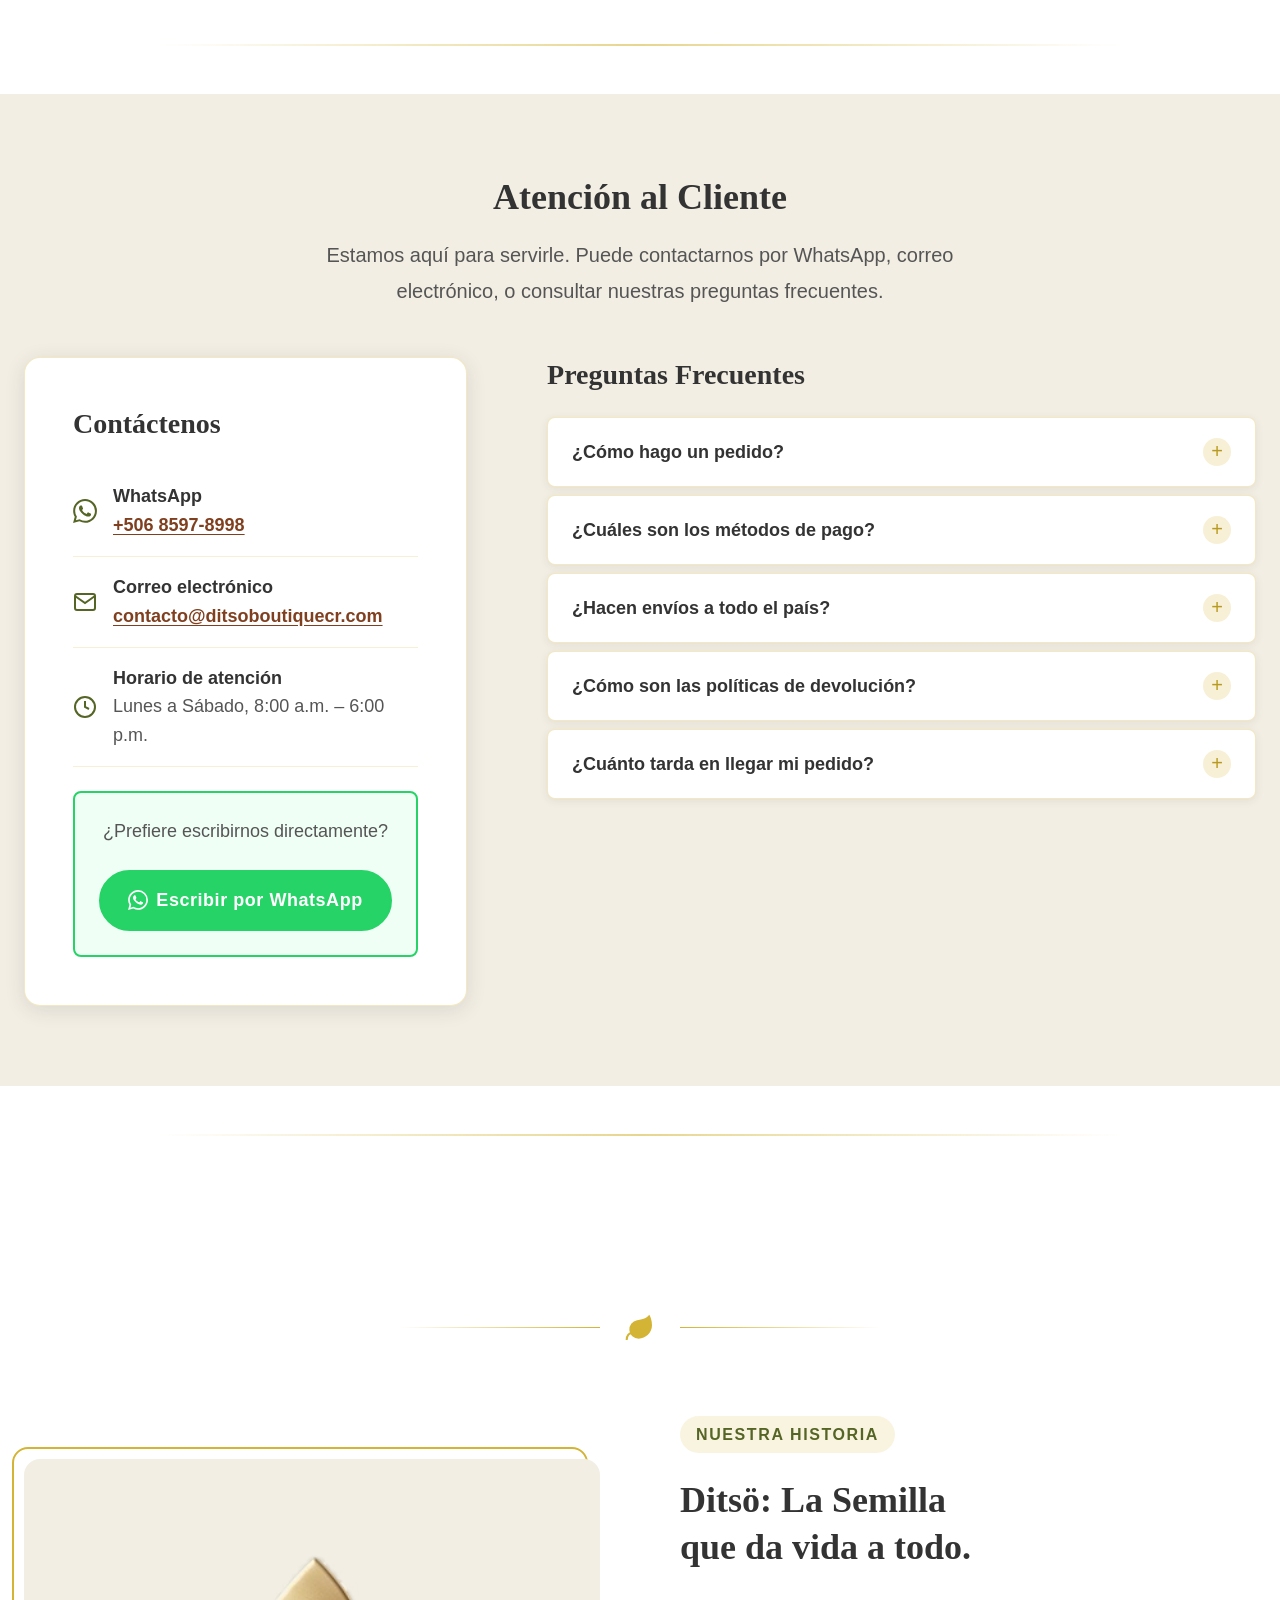
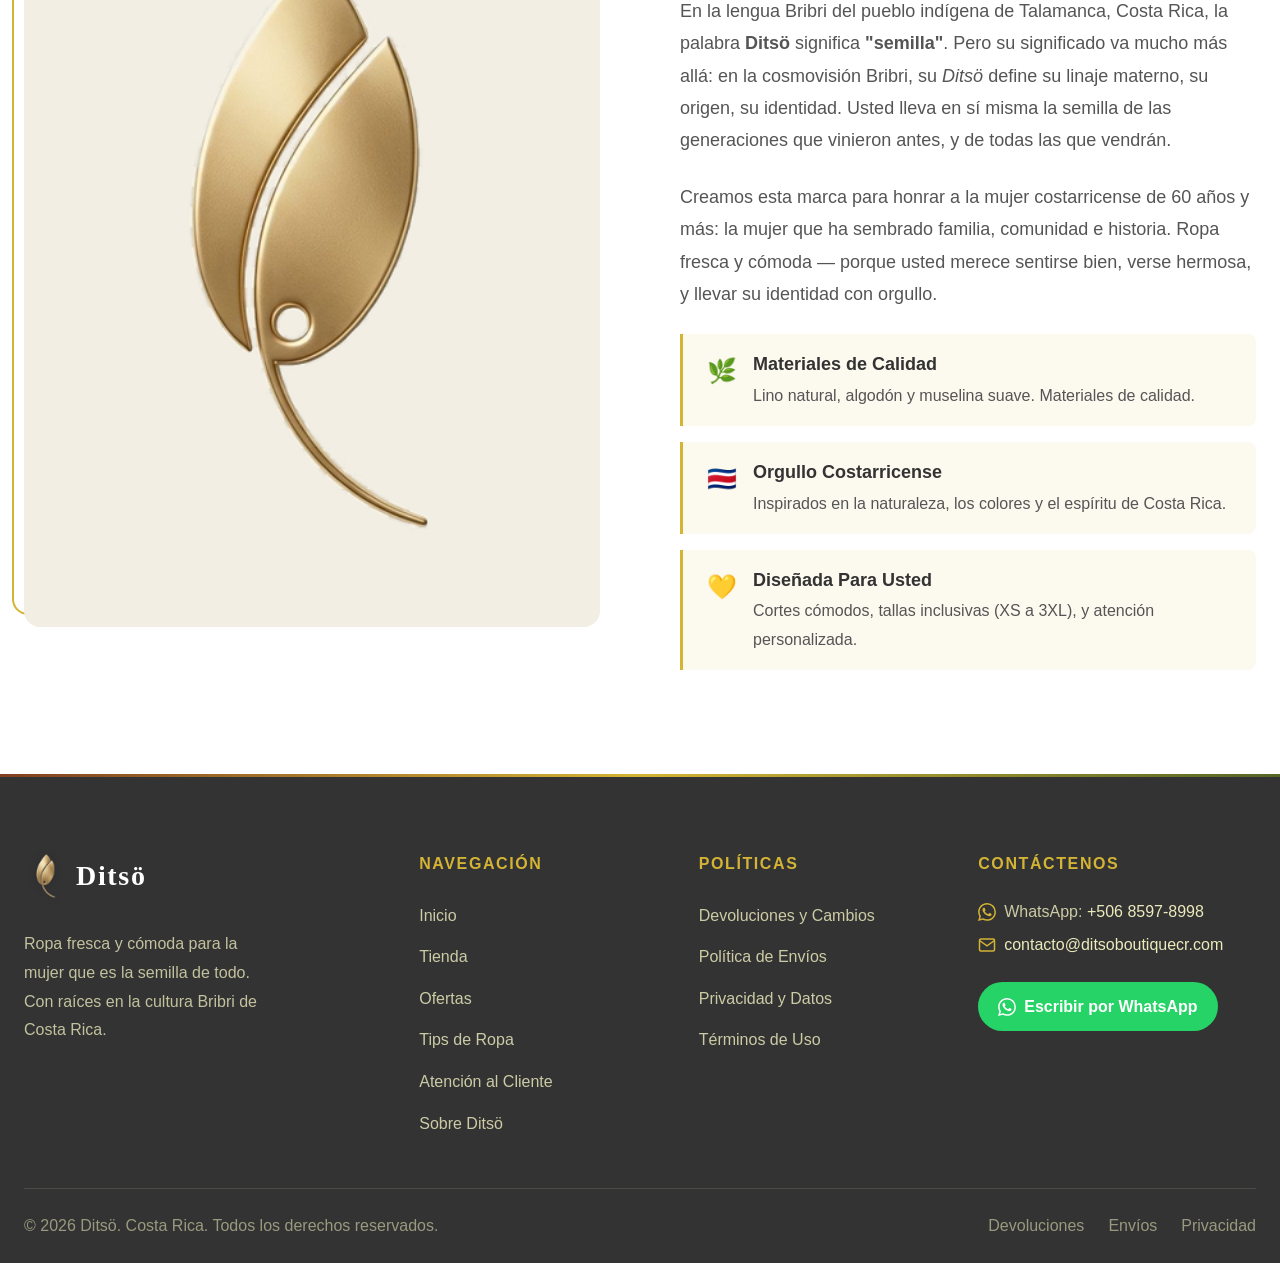
==== commit e38c5c5e: "Use contacto@ditsoboutiquecr.com for contact email + document email setup - Replace hola@ditso.cr wi" ====
--- a/index.html
+++ b/index.html
@@ -454,7 +454,7 @@
                 </svg>
                 <div>
                   <strong>Correo electrónico</strong><br>
-                  <a href="mailto:hola@ditso.cr">hola@ditso.cr</a>
+                  <a href="mailto:contacto@ditsoboutiquecr.com">contacto@ditsoboutiquecr.com</a>
                 </div>
               </div>
 
@@ -751,7 +751,7 @@
               <path d="M4 4h16c1.1 0 2 .9 2 2v12c0 1.1-.9 2-2 2H4c-1.1 0-2-.9-2-2V6c0-1.1.9-2 2-2z"/>
               <polyline points="22,6 12,13 2,6"/>
             </svg>
-            <span><a href="mailto:hola@ditso.cr">hola@ditso.cr</a></span>
+            <span><a href="mailto:contacto@ditsoboutiquecr.com">contacto@ditsoboutiquecr.com</a></span>
           </div>
           <a
             href="https://wa.me/50685978998"
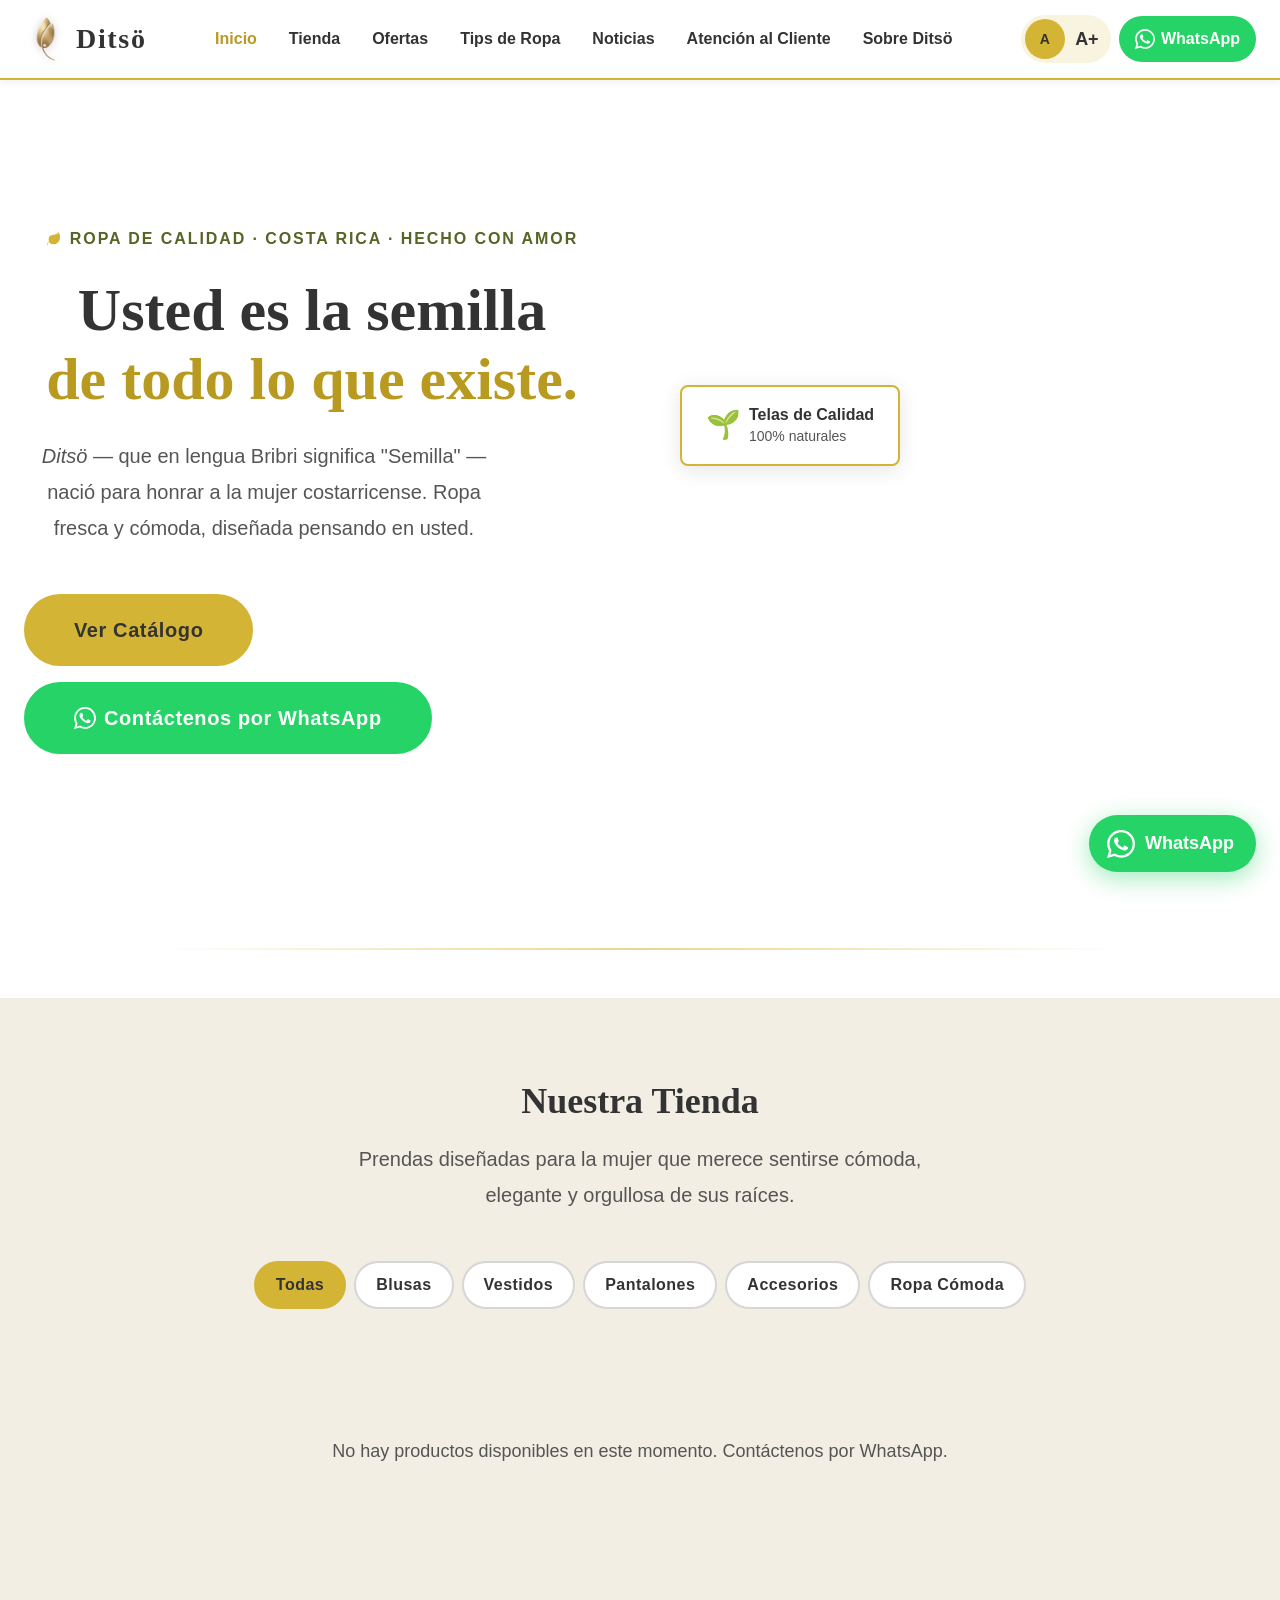
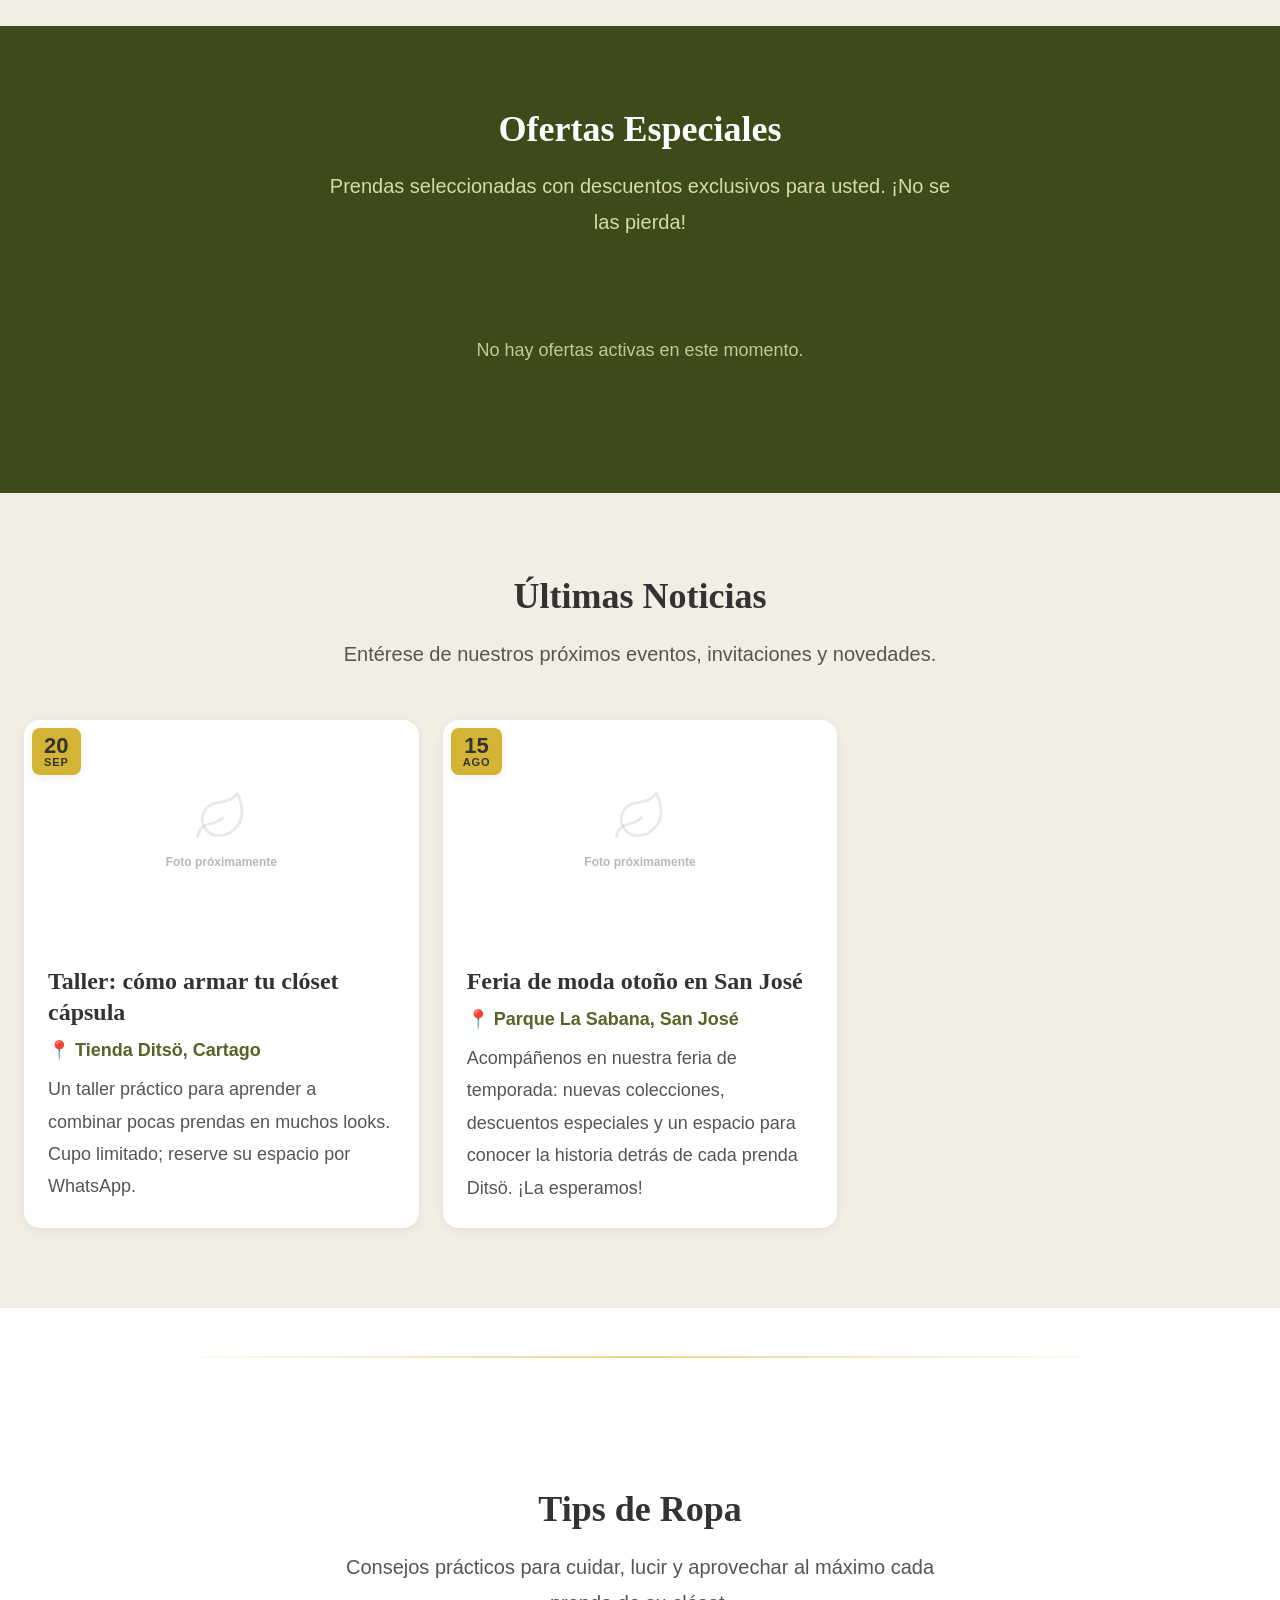
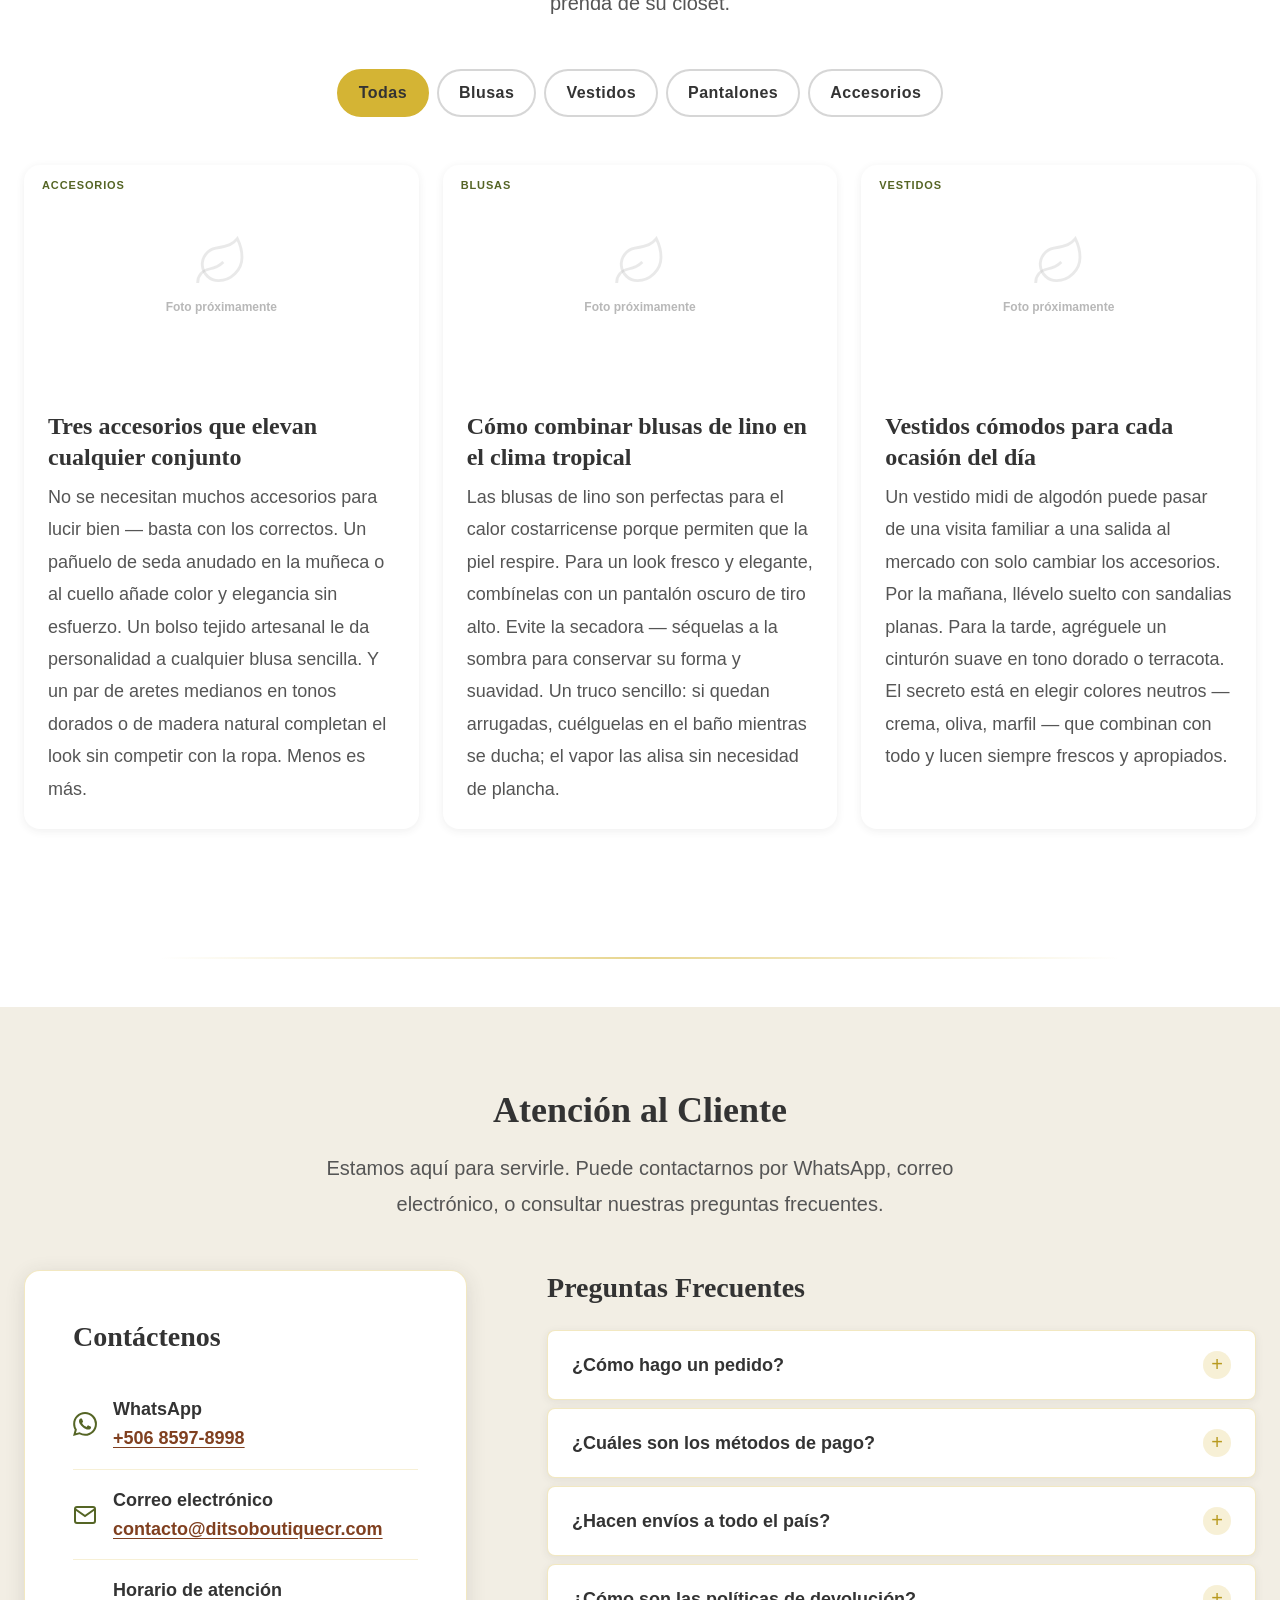
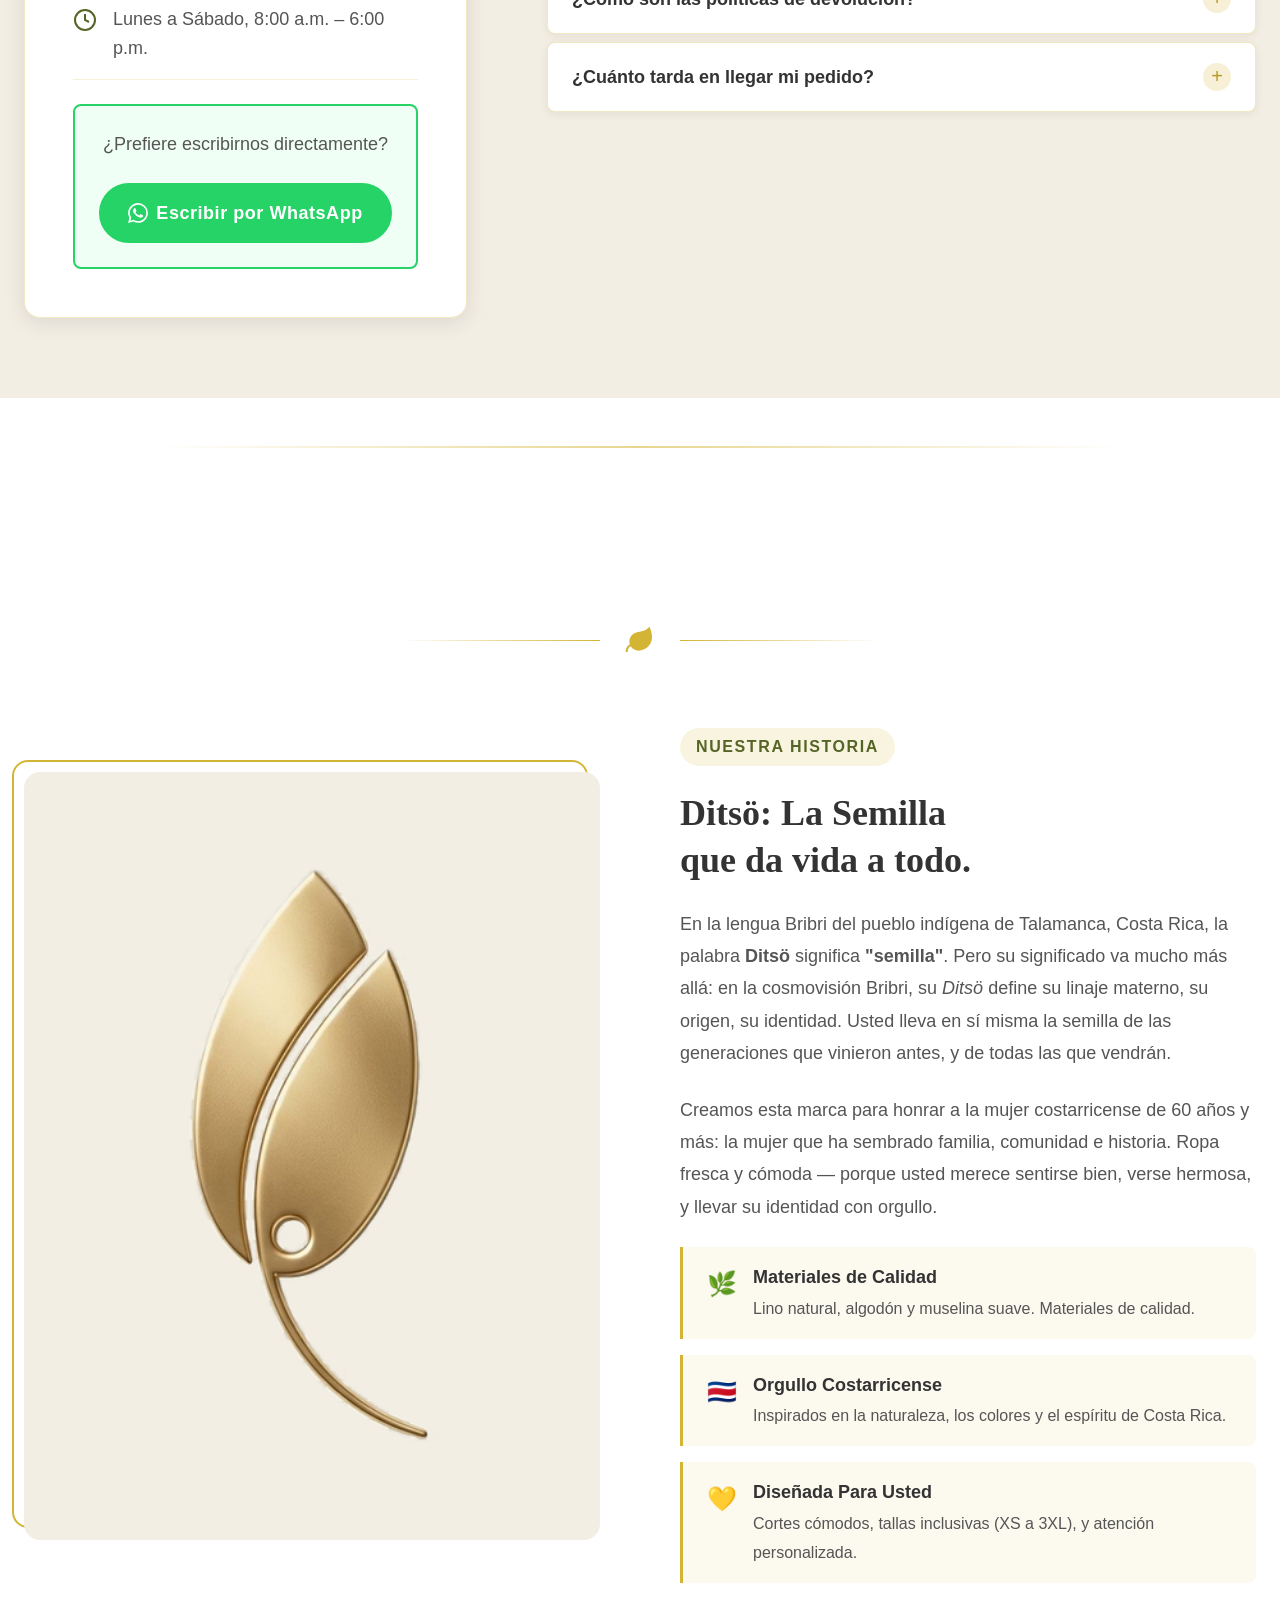
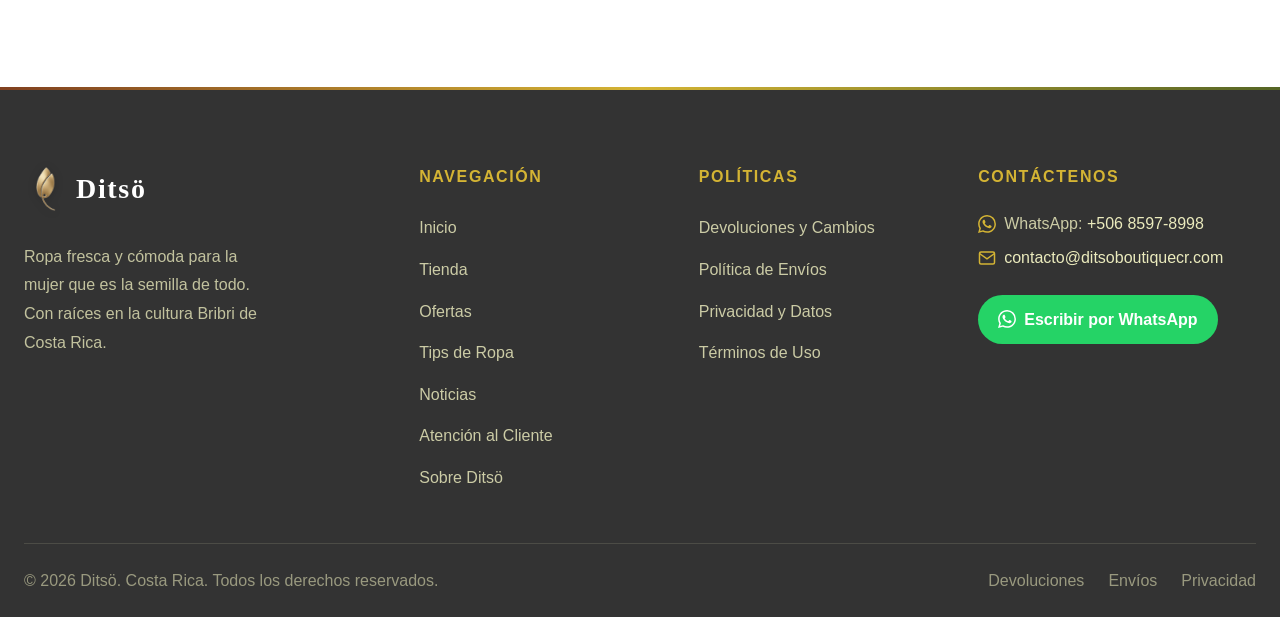
==== commit ae5ec2de: "Feature: "Últimas Noticias" section (events) via CMS New event-focused collection mirroring the Tips" ====
--- a/index.html
+++ b/index.html
@@ -128,6 +128,7 @@
           <li><a href="#tienda">Tienda</a></li>
           <li><a href="#ofertas">Ofertas</a></li>
           <li><a href="#tips">Tips de Ropa</a></li>
+          <li><a href="#noticias">Noticias</a></li>
           <li><a href="#atencion">Atención al Cliente</a></li>
           <li><a href="#sobre-ditso">Sobre Ditsö</a></li>
         </ul>
@@ -212,6 +213,7 @@
       <li><a href="#tienda">Tienda</a></li>
       <li><a href="#ofertas">Ofertas</a></li>
       <li><a href="#tips">Tips de Ropa</a></li>
+      <li><a href="#noticias">Noticias</a></li>
       <li><a href="#atencion">Atención al Cliente</a></li>
       <li><a href="#sobre-ditso">Sobre Ditsö</a></li>
     </ul>
@@ -381,6 +383,25 @@
 
 
     <!-- ══════════════════════════════════════
+         SECCIÓN 3.5 — ÚLTIMAS NOTICIAS / EVENTOS
+         ══════════════════════════════════════ -->
+    <section id="noticias" class="noticias" aria-label="Últimas noticias y eventos">
+      <div class="container">
+        <div class="noticias__header">
+          <h2 class="section-title reveal">Últimas Noticias</h2>
+          <p class="section-subtitle reveal reveal--d1">
+            Entérese de nuestros próximos eventos, invitaciones y novedades.
+          </p>
+        </div>
+        <!-- Grid de noticias — generado por JS -->
+        <div id="noticias-grid" class="noticias__grid" role="list" aria-label="Noticias de Ditsö"></div>
+      </div>
+    </section>
+
+    <hr class="section-divider" aria-hidden="true">
+
+
+    <!-- ══════════════════════════════════════
          SECCIÓN 4 — GUÍA DE TALLAS (removida)
          ══════════════════════════════════════ -->
 
@@ -720,6 +741,7 @@
               <li><a href="#tienda">Tienda</a></li>
               <li><a href="#ofertas">Ofertas</a></li>
               <li><a href="#tips">Tips de Ropa</a></li>
+              <li><a href="#noticias">Noticias</a></li>
               <li><a href="#atencion">Atención al Cliente</a></li>
               <li><a href="#sobre-ditso">Sobre Ditsö</a></li>
             </ul>
--- a/css/styles.min.css
+++ b/css/styles.min.css
@@ -1 +1 @@
-@keyframes wa-pulse{0%,to{box-shadow:0 6px 24px rgba(37,211,102,.45)}50%{box-shadow:0 6px 32px rgba(37,211,102,.75),0 0 0 10px rgba(37,211,102,.12)}}:root{--color-gold:#D4B434;--color-gold-dark:#B89A20;--color-graphite:#333333;--color-cream:#FFFFFF;--color-cream-dark:#F0F0F0;--color-olive:#556525;--color-olive-light:#6E8030;--color-terracotta:#804020;--color-white:#FFFFFF;--color-black:#1A1A1A;--color-text-primary:#333333;--color-text-secondary:#555555;--color-text-light:#FFFFFF;--color-text-muted:#777777;--bg-main:#FFFFFF;--bg-section-alt:#F2EEE4;--bg-olive:#3D4A1A;--bg-terracotta:#6B3318;--font-display:'Bodoni Moda', Georgia, serif;--font-body:'Montserrat', Arial, sans-serif;--text-xs:16px;--text-sm:18px;--text-base:18px;--text-md:20px;--text-lg:24px;--text-xl:28px;--text-2xl:36px;--text-3xl:48px;--text-4xl:60px;--leading-tight:1.3;--leading-normal:1.6;--leading-relaxed:1.8;--space-xs:8px;--space-sm:16px;--space-md:24px;--space-lg:48px;--space-xl:80px;--space-2xl:120px;--radius-sm:4px;--radius-md:8px;--radius-lg:16px;--radius-pill:50px;--shadow-sm:0 2px 8px rgba(51,51,51,0.08);--shadow-md:0 4px 20px rgba(51,51,51,0.12);--shadow-lg:0 8px 40px rgba(51,51,51,0.18);--transition-fast:0.2s ease;--transition-base:0.3s ease;--font-scale:1;--header-height:80px}body.font-large{--text-sm:21px;--text-base:21px;--text-md:24px;--text-lg:28px;--text-xl:32px;--text-2xl:42px;--text-3xl:54px}*,::after,::before{box-sizing:border-box;margin:0;padding:0}html{scroll-behavior:smooth;font-size:16px;-webkit-text-size-adjust:100%}body,button{font-family:var(--font-body)}body{font-size:var(--text-base);background-color:var(--bg-main);overflow-x:hidden}img{max-width:100%;height:auto;display:block}a{color:inherit;text-decoration:none}ol,ul{list-style:none}button{cursor:pointer;border:0;background:0 0}table{border-collapse:collapse;width:100%}h1,h2,h3,h4,h5,h6{font-family:var(--font-display);line-height:var(--leading-tight);color:var(--color-graphite);font-weight:700}h1{font-size:var(--text-3xl)}h2{font-size:var(--text-2xl)}h3{font-size:var(--text-xl)}h4{font-size:var(--text-lg)}body,p{line-height:var(--leading-normal);color:var(--color-text-primary)}.lead{font-size:var(--text-md);line-height:var(--leading-relaxed);color:var(--color-text-secondary)}.skip-link,p{font-size:var(--text-base)}.skip-link{position:absolute;top:-100px;left:var(--space-sm);background:var(--color-gold);color:var(--color-graphite);padding:var(--space-sm) var(--space-md);font-weight:700;border-radius:var(--radius-md);z-index:9999;transition:top var(--transition-fast)}.skip-link:focus{top:var(--space-sm)}.container{width:100%;max-width:1280px;margin:0 auto;padding:0 var(--space-md)}.section-padding{padding:var(--space-xl)0}.text-center{text-align:center}.text-gold{color:var(--color-gold)}.text-olive{color:var(--color-olive)}.visually-hidden{position:absolute;width:1px;height:1px;padding:0;margin:-1px;overflow:hidden;clip:rect(0,0,0,0);white-space:nowrap;border:0}.leaf-divider{display:flex;align-items:center;justify-content:center;gap:var(--space-md);margin:var(--space-lg)0}.leaf-divider::after,.leaf-divider::before{content:"";flex:1;height:1px;background:linear-gradient(to right,transparent,var(--color-gold));max-width:200px}.leaf-divider::after{background:linear-gradient(to left,transparent,var(--color-gold))}.leaf-divider .leaf-icon{color:var(--color-gold);width:32px;height:32px;flex-shrink:0}.section-title{font-family:var(--font-display);font-size:var(--text-2xl);color:var(--color-graphite);margin-bottom:var(--space-sm)}.section-subtitle{font-size:var(--text-md);color:var(--color-text-secondary);line-height:var(--leading-relaxed);max-width:640px;margin:0 auto var(--space-lg)}.btn{display:inline-flex;align-items:center;justify-content:center;gap:var(--space-xs);min-height:52px;padding:14px var(--space-md);font-family:var(--font-body);font-size:var(--text-base);font-weight:700;border-radius:var(--radius-pill);transition:background var(--transition-base),color var(--transition-base),transform var(--transition-fast),box-shadow var(--transition-base);text-align:center;letter-spacing:.03em;cursor:pointer;border:2px solid transparent;white-space:nowrap}.btn:focus-visible{outline:3px solid var(--color-gold);outline-offset:3px}.btn-outline,.btn-primary{color:var(--color-graphite)}.btn-primary{background:var(--color-gold);border-color:var(--color-gold)}.btn-primary:hover{background:var(--color-gold-dark);border-color:var(--color-gold-dark);transform:translateY(-2px);box-shadow:var(--shadow-md)}.btn-outline{background:0 0;border-color:var(--color-graphite)}.btn-outline:hover{background:var(--color-graphite);color:var(--color-cream);transform:translateY(-2px)}.btn-outline-light{background:0 0;color:var(--color-cream);border-color:var(--color-cream)}.btn-outline-light:hover{background:var(--color-cream);color:var(--color-graphite)}.btn-whatsapp{background:#25d366;color:var(--color-white);border-color:#25d366;font-size:var(--text-base)}.btn-whatsapp:hover{background:#1eaf55;border-color:#1eaf55;transform:translateY(-2px);box-shadow:var(--shadow-md)}.btn-sm,.nav-list a{font-size:var(--text-xs);min-height:44px}.btn-sm{padding:10px var(--space-sm)}.btn-lg{min-height:60px;padding:18px var(--space-lg);font-size:var(--text-md)}.site-header{position:sticky;top:0;z-index:1000;background:var(--color-cream);border-bottom:2px solid var(--color-gold);box-shadow:var(--shadow-sm);height:var(--header-height)}.header-inner,.logo,.site-header{display:flex;align-items:center}.header-inner{justify-content:space-between;gap:var(--space-md);width:100%}.logo{gap:var(--space-xs);text-decoration:none;flex-shrink:0}.logo__isotipo{color:var(--color-gold);flex-shrink:0}.logo__wordmark{font-family:var(--font-display);font-size:var(--text-xl);font-weight:700;color:var(--color-graphite);letter-spacing:.06em;line-height:1}.main-nav{flex:1;display:flex;justify-content:center}.nav-list{display:flex;align-items:center;gap:4px;list-style:none}.nav-list a{display:inline-block;padding:10px 14px;font-family:var(--font-body);font-weight:600;color:var(--color-graphite);border-radius:var(--radius-sm);transition:color var(--transition-fast),background var(--transition-fast);white-space:nowrap;line-height:24px}.nav-list a:focus-visible,.nav-list a:hover{color:var(--color-terracotta);background:rgba(212,180,52,.12);outline:0}.nav-list a.active{color:var(--color-gold-dark);font-weight:700}.header-controls{display:flex;align-items:center;gap:var(--space-xs);flex-shrink:0}.font-toggle,.font-toggle__btn{display:flex;align-items:center;border-radius:var(--radius-pill)}.font-toggle{gap:2px;background:rgba(212,180,52,.15);padding:4px}.font-toggle__btn{justify-content:center;min-width:40px;min-height:40px;font-family:var(--font-body);font-weight:700;color:var(--color-graphite);background:0 0;transition:background var(--transition-fast),color var(--transition-fast);border:0;cursor:pointer}.font-toggle__btn.active,.font-toggle__btn:hover{background:var(--color-gold);color:var(--color-graphite)}.font-toggle__btn--normal{font-size:14px}.font-toggle__btn--large{font-size:18px}.cart-btn{position:relative;display:flex;align-items:center;justify-content:center;width:48px;height:48px;border-radius:50%;background:0 0;color:var(--color-graphite);transition:background var(--transition-fast);border:2px solid transparent}.cart-btn:hover{background:rgba(212,180,52,.15);border-color:var(--color-gold)}.cart-btn svg{width:24px;height:24px}.cart-badge,.header-whatsapp{display:flex;align-items:center;color:var(--color-white);font-weight:700}.cart-badge{position:absolute;top:4px;right:4px;background:var(--color-terracotta);font-size:11px;width:18px;height:18px;border-radius:50%;justify-content:center;line-height:1}.header-whatsapp{gap:6px;background:#25d366;padding:10px 16px;border-radius:var(--radius-pill);font-size:var(--text-xs);min-height:44px;transition:background var(--transition-fast),transform var(--transition-fast);white-space:nowrap}.header-whatsapp:hover{background:#1eaf55;transform:translateY(-1px)}.header-whatsapp svg{width:20px;height:20px;flex-shrink:0}.hamburger{display:none;flex-direction:column;justify-content:center;align-items:center;width:48px;height:48px;gap:5px;border-radius:var(--radius-sm);background:0 0;border:2px solid var(--color-graphite);cursor:pointer;transition:border-color var(--transition-fast)}.hamburger:hover{border-color:var(--color-gold)}.hamburger span{display:block;width:22px;height:2px;background:var(--color-graphite);border-radius:2px;transition:transform var(--transition-base),opacity var(--transition-base)}.hamburger[aria-expanded=true] span:nth-child(1){transform:translateY(7px) rotate(45deg)}.hamburger[aria-expanded=true] span:nth-child(2){opacity:0}.hamburger[aria-expanded=true] span:nth-child(3){transform:translateY(-7px) rotate(-45deg)}.mobile-nav{display:none;position:fixed;inset:0;top:var(--header-height);background:var(--color-cream);z-index:999;padding:var(--space-lg) var(--space-md);border-top:2px solid var(--color-gold);overflow-y:auto;transform:translateX(100%);transition:transform var(--transition-base)}.mobile-nav.open{transform:translateX(0)}.mobile-nav__list{display:flex;flex-direction:column;gap:var(--space-xs);margin-bottom:var(--space-lg)}.mobile-nav__list a{display:block;padding:18px var(--space-md);font-size:var(--text-xl);font-family:var(--font-display);font-weight:700;color:var(--color-graphite);border-radius:var(--radius-md);border-left:4px solid transparent;transition:all var(--transition-fast)}.mobile-nav__list a:hover{border-left-color:var(--color-gold);background:rgba(212,180,52,.12);color:var(--color-terracotta)}.mobile-nav__footer{border-top:1px solid rgba(212,180,52,.4);padding-top:var(--space-md)}.hero{position:relative;min-height:calc(100vh - var(--header-height));background-color:var(--color-cream);display:flex;align-items:center;overflow:hidden}.hero__accent,.hero__accent-bottom{position:absolute;border-radius:50%;pointer-events:none}.hero__accent{top:-60px;right:-60px;width:400px;height:400px}.hero__accent-bottom{bottom:-80px;left:-80px;width:350px;height:350px}.hero__inner{position:relative;z-index:1;display:grid;grid-template-columns:1fr 1fr;gap:var(--space-xl);align-items:center;padding:var(--space-xl)0}.hero__eyebrow,.hero__title{margin-bottom:var(--space-md)}.hero__eyebrow{display:inline-flex;align-items:center;gap:var(--space-xs);font-size:var(--text-xs);font-weight:700;letter-spacing:.12em;text-transform:uppercase;color:var(--color-olive)}.hero__eyebrow svg{width:16px;height:16px;color:var(--color-gold)}.hero__title{font-family:var(--font-display);font-size:clamp(var(--text-2xl),5vw,var(--text-4xl));line-height:1.15;color:var(--color-graphite)}.hero__title .highlight{color:var(--color-gold-dark);display:block}.hero__subtitle{font-size:var(--text-md);line-height:var(--leading-relaxed);color:var(--color-text-secondary);margin-bottom:var(--space-lg);max-width:480px}.hero__ctas{display:flex;flex-wrap:wrap;gap:var(--space-sm);align-items:center}.hero__image{position:relative}.hero__image-frame{width:100%;aspect-ratio:4/5;background:linear-gradient(135deg,#e8dfa0 0,#d4c87a 50%,#c4b060 100%);border-radius:var(--radius-lg);display:flex;align-items:center;justify-content:center;box-shadow:var(--shadow-lg);overflow:hidden;position:relative}.hero__image-frame img,.sobre-ditso__image-frame img{width:100%;height:100%;object-fit:cover}.hero__image-placeholder{display:flex;flex-direction:column;align-items:center;gap:var(--space-sm);color:rgba(51,51,51,.4);font-size:var(--text-xs);font-weight:600;text-align:center;padding:var(--space-md)}.hero__image-placeholder svg{width:80px;height:80px;opacity:.3}.hero__badge{position:absolute;bottom:var(--space-md);left:-var(--space-sm);background:var(--color-cream);border:2px solid var(--color-gold);border-radius:var(--radius-md);padding:var(--space-sm) var(--space-md);box-shadow:var(--shadow-md);display:flex;align-items:center;gap:var(--space-xs)}.hero__badge-text{font-size:var(--text-xs);font-weight:700;color:var(--color-graphite);line-height:1.3}.hero__badge-icon{font-size:28px}.sobre-ditso{background:var(--bg-main);padding:var(--space-xl)0}.sobre-ditso__inner{display:grid;grid-template-columns:1fr 1fr;gap:var(--space-xl);align-items:center}.sobre-ditso__image-col{position:relative}.sobre-ditso__image-frame{width:100%;aspect-ratio:3/4;background:linear-gradient(160deg,#c8bd78 0,#a8a050 100%);border-radius:var(--radius-lg);overflow:hidden;position:relative}.sobre-ditso__image-frame::before{content:"";position:absolute;inset:0}.sobre-ditso__image-frame .sobre-ditso__brand-img{object-fit:contain;padding:16%;box-sizing:border-box;background-color:var(--bg-section-alt)}.sobre-ditso__deco-border{position:absolute;top:-12px;left:-12px;right:12px;bottom:12px;border:2px solid var(--color-gold);border-radius:var(--radius-lg);z-index:-1}.sobre-ditso__content{padding:var(--space-md)0}.sobre-ditso__tag{display:inline-block;background:rgba(212,180,52,.15);color:var(--color-olive);font-size:var(--text-xs);font-weight:700;letter-spacing:.1em;text-transform:uppercase;padding:6px 16px;border-radius:var(--radius-pill);margin-bottom:var(--space-md)}.sobre-ditso__title{font-family:var(--font-display);font-size:var(--text-2xl);color:var(--color-graphite);margin-bottom:var(--space-md);line-height:var(--leading-tight)}.sobre-ditso__body{font-size:var(--text-base);line-height:var(--leading-relaxed);color:var(--color-text-secondary);margin-bottom:var(--space-md)}.sobre-ditso__body+.sobre-ditso__body{margin-top:var(--space-sm)}.sobre-ditso__values{display:flex;flex-direction:column;gap:var(--space-sm);margin-top:var(--space-md)}.sobre-ditso__value-item{display:flex;align-items:flex-start;gap:var(--space-sm);padding:var(--space-sm) var(--space-md);background:rgba(212,180,52,.08);border-left:3px solid var(--color-gold);border-radius:0 var(--radius-md) var(--radius-md)0}.sobre-ditso__value-icon{font-size:24px;flex-shrink:0;margin-top:2px}.sobre-ditso__value-text strong{display:block;font-size:var(--text-base);color:var(--color-graphite);margin-bottom:2px}.sobre-ditso__value-text span{font-size:var(--text-xs);color:var(--color-text-secondary)}.tienda{background:var(--bg-section-alt);padding:var(--space-xl)0}.tienda__header{text-align:center;margin-bottom:var(--space-lg)}.category-filters{display:flex;flex-wrap:wrap;gap:var(--space-xs);justify-content:center;margin-bottom:var(--space-lg);padding:0 var(--space-sm)}.filter-btn{min-height:48px;padding:10px 20px;font-size:var(--text-xs);font-weight:700;font-family:var(--font-body);color:var(--color-graphite);background:var(--color-cream);border:2px solid rgba(51,51,51,.2);border-radius:var(--radius-pill);cursor:pointer;transition:all var(--transition-fast);letter-spacing:.03em}.filter-btn:hover{border-color:var(--color-gold);color:var(--color-terracotta);background:rgba(212,180,52,.1)}.filter-btn.active{background:var(--color-gold);color:var(--color-graphite);border-color:var(--color-gold)}.filter-btn:focus-visible{outline:3px solid var(--color-gold);outline-offset:2px}.products-grid{display:grid;grid-template-columns:repeat(auto-fill,minmax(280px,1fr));gap:var(--space-md)}.product-card{background:var(--color-white);border-radius:var(--radius-lg);overflow:hidden;box-shadow:var(--shadow-sm);transition:transform var(--transition-base),box-shadow var(--transition-base);display:flex;flex-direction:column;will-change:transform}.product-card:hover{transform:translateY(-4px);box-shadow:var(--shadow-md)}.product-card__image{position:relative;aspect-ratio:4/5;overflow:hidden;background:linear-gradient(135deg,#eee8c0 0,#d8ce94 100%)}.product-card__image img{width:100%;height:100%;object-fit:cover;transition:transform var(--transition-base)}.product-card:hover .product-card__image img,.tip-card:hover .tip-card__image img{transform:scale(1.04)}.product-card__image-placeholder{width:100%;height:100%;display:flex;flex-direction:column;align-items:center;justify-content:center;gap:var(--space-xs);color:rgba(51,51,51,.35);font-size:12px;font-weight:600;text-align:center}.product-card__image-placeholder svg,.tip-card__image-placeholder svg{width:56px;height:56px;opacity:.3}.product-card__category-badge,.product-card__offer-badge{position:absolute;top:var(--space-xs);font-size:11px;font-weight:700;padding:4px 10px;border-radius:var(--radius-pill)}.product-card__category-badge{left:var(--space-xs);background:rgba(255,255,255,.9);color:var(--color-olive);text-transform:uppercase;letter-spacing:.08em}.product-card__offer-badge{right:var(--space-xs);background:var(--color-terracotta);color:var(--color-white)}.oferta-card__thumbs,.product-card__thumbs{display:flex;flex-wrap:wrap;gap:var(--space-xs);padding:var(--space-xs) var(--space-md)0}.oferta-card__thumb,.product-card__thumb{width:52px;height:52px;padding:0;border:2px solid transparent;border-radius:var(--radius-sm);overflow:hidden;cursor:pointer;background:var(--color-cream-dark);transition:border-color .2s ease,transform .2s ease}.oferta-card__thumb img,.product-card__thumb img{width:100%;height:100%;object-fit:cover;display:block}.oferta-card__thumb:hover,.product-card__thumb:hover{transform:translateY(-2px)}.oferta-card__thumb.active,.product-card__thumb.active{border-color:var(--color-gold)}.oferta-card__thumb:focus-visible,.product-card__thumb:focus-visible{outline:2px solid var(--color-gold);outline-offset:2px}.product-card__body{padding:var(--space-md);flex:1;display:flex;flex-direction:column;gap:var(--space-xs)}.product-card__name{font-family:var(--font-display);font-size:var(--text-lg);color:var(--color-graphite);line-height:var(--leading-tight)}.product-card__description{font-size:var(--text-xs);color:var(--color-text-secondary);line-height:var(--leading-normal);flex:1}.product-card__pricing{display:flex;align-items:baseline;gap:var(--space-xs);margin-top:auto}.product-card__price{font-family:var(--font-display);font-size:var(--text-xl);font-weight:700;color:var(--color-graphite)}.product-card__price-original{font-size:var(--text-sm);color:var(--color-text-muted);text-decoration:line-through}.product-card__actions{display:flex;flex-direction:column;gap:var(--space-xs);padding:0 var(--space-md) var(--space-md)}.product-card__actions .btn{width:100%;justify-content:center}.ofertas{background:var(--bg-olive);padding:var(--space-xl)0;position:relative;overflow:hidden}.ofertas::before{content:"";position:absolute;inset:0;pointer-events:none}.ofertas__header{text-align:center;position:relative;z-index:1;margin-bottom:var(--space-lg)}.ofertas__header .section-title{color:var(--color-cream)}.ofertas__header .section-subtitle{color:rgba(255,255,204,.8)}.ofertas__grid{position:relative;z-index:1;display:grid;grid-template-columns:repeat(auto-fill,minmax(260px,1fr));gap:var(--space-md);max-width:1000px;margin:0 auto}.oferta-card{background:var(--color-cream);border-radius:var(--radius-lg);overflow:hidden;box-shadow:var(--shadow-lg);display:flex;flex-direction:column;transition:transform var(--transition-base)}.oferta-card:hover{transform:translateY(-6px)}.oferta-card__image{position:relative;aspect-ratio:4/5;background:linear-gradient(135deg,#c8bd78 0,#a8a050 100%);overflow:hidden}.oferta-card__image img{width:100%;height:100%;object-fit:cover}.oferta-badge{position:absolute;top:var(--space-sm);left:var(--space-sm);background:var(--color-terracotta);color:var(--color-white);font-size:12px;font-weight:700;text-transform:uppercase;letter-spacing:.08em;padding:6px 14px;border-radius:var(--radius-pill);box-shadow:0 2px 8px rgba(128,64,32,.4)}.oferta-card__body{padding:var(--space-md);flex:1;display:flex;flex-direction:column}.oferta-card__name{font-family:var(--font-display);font-size:var(--text-lg);color:var(--color-graphite);margin-bottom:var(--space-xs)}.oferta-card__desc{font-size:var(--text-xs);color:var(--color-text-secondary);line-height:var(--leading-normal);margin-bottom:var(--space-md);flex:1}.oferta-card__pricing{display:flex;align-items:baseline;gap:var(--space-xs);margin-bottom:var(--space-md)}.oferta-card__price{font-family:var(--font-display);font-size:var(--text-xl);font-weight:700;color:var(--color-terracotta)}.oferta-card__price-original{font-size:var(--text-sm);color:var(--color-text-muted);text-decoration:line-through}.oferta-card__discount{font-size:12px;font-weight:700;background:rgba(128,64,32,.1);color:var(--color-terracotta);padding:3px 8px;border-radius:var(--radius-pill);margin-left:auto}.tips{background:var(--bg-main);padding:var(--space-xl)0}.tips__header{text-align:center;margin-bottom:var(--space-lg)}.tip-filter-btn{min-height:48px;padding:10px 20px;font-size:var(--text-xs);font-weight:700;font-family:var(--font-body);color:var(--color-graphite);background:var(--color-white);border:2px solid rgba(51,51,51,.2);border-radius:var(--radius-pill);cursor:pointer;transition:all var(--transition-fast);letter-spacing:.03em}.tip-filter-btn:hover{border-color:var(--color-gold);color:var(--color-terracotta);background:rgba(212,180,52,.1)}.tip-filter-btn.active{background:var(--color-gold);color:var(--color-graphite);border-color:var(--color-gold)}.tip-filter-btn:focus-visible{outline:3px solid var(--color-gold);outline-offset:2px}.tips-grid{display:grid;grid-template-columns:repeat(auto-fill,minmax(320px,1fr));gap:var(--space-md)}.tip-card{background:var(--color-white);border-radius:var(--radius-lg);overflow:hidden;box-shadow:var(--shadow-sm);transition:transform var(--transition-base),box-shadow var(--transition-base);display:flex;flex-direction:column}.tip-card:hover{transform:translateY(-4px);box-shadow:var(--shadow-md)}.tip-card__image{position:relative;aspect-ratio:16/9;overflow:hidden;background:linear-gradient(135deg,#eee8c0 0,#d8ce94 100%)}.tip-card__image img{width:100%;height:100%;object-fit:cover;transition:transform var(--transition-base)}.tip-card__image-placeholder{width:100%;height:100%;display:flex;flex-direction:column;align-items:center;justify-content:center;gap:var(--space-xs);color:rgba(51,51,51,.35);font-size:12px;font-weight:600;text-align:center}.tip-card__category-badge{position:absolute;top:var(--space-xs);left:var(--space-xs);background:rgba(255,255,255,.9);color:var(--color-olive);font-size:11px;font-weight:700;text-transform:uppercase;letter-spacing:.08em;padding:4px 10px;border-radius:var(--radius-pill)}.tip-card__body{padding:var(--space-md);flex:1;display:flex;flex-direction:column;gap:var(--space-xs)}.tip-card__title{font-family:var(--font-display);font-size:var(--text-lg);color:var(--color-graphite);line-height:var(--leading-tight)}.tip-card__text{font-size:var(--text-base);color:var(--color-text-secondary);line-height:var(--leading-relaxed)}.atencion{background:var(--bg-section-alt);padding:var(--space-xl)0}.atencion__inner{display:grid;grid-template-columns:1fr 1.6fr;gap:var(--space-xl);align-items:start}.atencion__contact{position:sticky;top:calc(var(--header-height) + var(--space-md))}.atencion__contact-card{background:var(--color-cream);border-radius:var(--radius-lg);padding:var(--space-lg);box-shadow:var(--shadow-md);border:1px solid rgba(212,180,52,.3)}.atencion__contact-title{font-family:var(--font-display);font-size:var(--text-xl);color:var(--color-graphite);margin-bottom:var(--space-md)}.contact-item{display:flex;align-items:center;gap:var(--space-sm);padding:var(--space-sm)0;border-bottom:1px solid rgba(212,180,52,.2);font-size:var(--text-base);color:var(--color-text-primary)}.contact-item:last-of-type{border-bottom:none;margin-bottom:var(--space-md)}.contact-item svg{width:24px;height:24px;flex-shrink:0;color:var(--color-olive)}.contact-item a{color:var(--color-terracotta);font-weight:600;text-decoration:underline;text-underline-offset:3px}.contact-item a:hover{color:var(--color-gold-dark)}.whatsapp-cta-block{background:#f0fff5;border:2px solid #25d366;border-radius:var(--radius-md);padding:var(--space-md);text-align:center;margin-top:var(--space-md)}.whatsapp-cta-block p{font-size:var(--text-sm);color:var(--color-text-secondary);margin-bottom:var(--space-sm)}.faq-list{display:flex;flex-direction:column;gap:var(--space-xs)}.faq-item{background:var(--color-cream);border-radius:var(--radius-md);border:1px solid rgba(212,180,52,.3);overflow:hidden;box-shadow:var(--shadow-sm)}.faq-question{width:100%;display:flex;align-items:center;justify-content:space-between;gap:var(--space-md);padding:20px var(--space-md);font-family:var(--font-body);font-size:var(--text-base);font-weight:700;color:var(--color-graphite);background:0 0;border:0;cursor:pointer;text-align:left;min-height:64px;transition:background var(--transition-fast),color var(--transition-fast)}.faq-question:hover{background:rgba(212,180,52,.08);color:var(--color-terracotta)}.faq-question:focus-visible{outline:3px solid var(--color-gold);outline-offset:-3px}.faq-icon{width:28px;height:28px;border-radius:50%;background:rgba(212,180,52,.2);color:var(--color-gold-dark);display:flex;align-items:center;justify-content:center;flex-shrink:0;transition:background var(--transition-fast),transform var(--transition-base);font-size:20px;font-weight:300;line-height:1;padding-bottom:2px}.faq-item.open .faq-icon{transform:rotate(45deg);background:var(--color-gold);color:var(--color-graphite)}.faq-answer{max-height:0;overflow:hidden;transition:max-height .35s ease,padding .35s ease}.faq-item.open .faq-answer{max-height:400px}.faq-answer__inner{padding:0 var(--space-md) var(--space-md);font-size:var(--text-base);color:var(--color-text-secondary);line-height:var(--leading-relaxed);border-top:1px solid rgba(212,180,52,.2);padding-top:var(--space-sm)}.site-footer{background:var(--color-graphite);color:var(--color-cream);padding:var(--space-xl)0 var(--space-md);position:relative;overflow:hidden}.footer__inner{position:relative;z-index:1;display:grid;grid-template-columns:1.5fr 1fr 1fr 1.2fr;gap:var(--space-lg);padding-bottom:var(--space-lg);border-bottom:1px solid rgba(255,255,204,.12)}.footer__brand .logo__wordmark{color:var(--color-cream)}.footer__brand .logo__isotipo,.footer__contact-item a:hover,.footer__links a:hover,.footer__policies a:hover{color:var(--color-gold)}.footer__tagline{font-size:var(--text-xs);color:rgba(255,255,204,.7);line-height:var(--leading-relaxed);margin-top:var(--space-sm);max-width:240px}.footer__heading{font-family:var(--font-body);font-size:var(--text-xs);font-weight:700;letter-spacing:.1em;text-transform:uppercase;color:var(--color-gold);margin-bottom:var(--space-md)}.footer__links{display:flex;flex-direction:column;gap:var(--space-xs)}.footer__links a{font-size:var(--text-xs);transition:color var(--transition-fast);padding:4px 0;min-height:32px;align-items:center}.footer__contact-item,.footer__whatsapp-btn{align-items:center;gap:var(--space-xs);font-size:var(--text-xs)}.footer__contact-item,.footer__links a{display:flex;color:rgba(255,255,204,.75)}.footer__contact-item{margin-bottom:var(--space-xs)}.footer__contact-item svg{width:18px;height:18px;color:var(--color-gold);flex-shrink:0}.footer__contact-item a{color:rgba(255,255,204,.9);transition:color var(--transition-fast)}.footer__whatsapp-btn{display:inline-flex;background:#25d366;color:var(--color-white);padding:12px 20px;border-radius:var(--radius-pill);font-weight:700;min-height:48px;transition:background var(--transition-fast);margin-top:var(--space-sm)}.footer__whatsapp-btn:hover{background:#1eaf55}.footer__bottom{position:relative;z-index:1;display:flex;align-items:center;justify-content:space-between;flex-wrap:wrap;gap:var(--space-sm);padding-top:var(--space-md)}.footer__copyright,.footer__policies a{font-size:var(--text-xs);color:rgba(255,255,204,.5)}.footer__policies{display:flex;gap:var(--space-md);flex-wrap:wrap}.footer__policies a{transition:color var(--transition-fast)}.modal-overlay{position:fixed;inset:0;background:rgba(51,51,51,.7);z-index:2000;display:flex;align-items:center;justify-content:center;padding:var(--space-md);opacity:0;visibility:hidden;transition:opacity var(--transition-base),visibility var(--transition-base)}.modal-overlay.open{opacity:1;visibility:visible}.modal{background:var(--color-cream);border-radius:var(--radius-lg);padding:var(--space-lg);max-width:480px;width:100%;box-shadow:var(--shadow-lg);text-align:center;transform:scale(.92) translateY(16px);transition:transform var(--transition-base);position:relative}.modal-overlay.open .modal{transform:scale(1) translateY(0)}.modal__close{position:absolute;top:var(--space-sm);right:var(--space-sm);width:44px;height:44px;display:flex;align-items:center;justify-content:center;border-radius:50%;background:rgba(51,51,51,.08);border:0;cursor:pointer;font-size:20px;color:var(--color-graphite);transition:background var(--transition-fast)}.modal__close:hover{background:rgba(51,51,51,.15)}.modal__icon,.modal__title{margin-bottom:var(--space-sm)}.modal__icon{font-size:56px}.modal__title{font-family:var(--font-display);font-size:var(--text-xl);color:var(--color-graphite)}.modal__body{font-size:var(--text-base);color:var(--color-text-secondary);line-height:var(--leading-relaxed);margin-bottom:var(--space-lg)}.modal__product-name{font-weight:700;color:var(--color-terracotta)}.modal__actions{display:flex;flex-direction:column;gap:var(--space-xs)}.img-placeholder,.modal__actions .btn{width:100%;justify-content:center}.img-placeholder{height:100%;display:flex;flex-direction:column;align-items:center;gap:var(--space-xs);color:rgba(51,51,51,.3);font-size:12px;font-weight:600;text-align:center;padding:var(--space-md)}.img-placeholder svg{width:56px;height:56px;opacity:.25}@media (max-width:1200px){.footer__inner{grid-template-columns:1fr 1fr;gap:var(--space-md)}}@media (max-width:768px){:root{--header-height:70px;--space-xl:56px;--space-2xl:80px}.main-nav{display:none}.hamburger{display:flex}.mobile-nav{display:block}.header-whatsapp{display:none}.hero__inner{grid-template-columns:1fr;gap:var(--space-md);padding:var(--space-lg)0}.hero__image{order:-1}.hero__image-frame{aspect-ratio:16/9;max-width:100%}.hero__title{font-size:var(--text-2xl)}.hero__ctas{flex-direction:column;align-items:stretch}.hero__ctas .btn{width:100%;justify-content:center}.sobre-ditso__inner{grid-template-columns:1fr;gap:var(--space-lg)}.sobre-ditso__deco-border{display:none}.products-grid,.tips-grid{grid-template-columns:repeat(auto-fill,minmax(240px,1fr))}.atencion__inner{grid-template-columns:1fr;gap:var(--space-lg)}.atencion__contact{position:static}.footer__inner{grid-template-columns:1fr 1fr}.footer__bottom{flex-direction:column;align-items:center;text-align:center}.footer__policies{justify-content:center}}@media (max-width:480px){:root{--space-xl:48px}.hero__title{font-size:var(--text-xl)}.ofertas__grid,.products-grid{grid-template-columns:1fr;max-width:380px;margin:0 auto}.category-filters{gap:6px}.footer__inner{grid-template-columns:1fr}.logo__wordmark{font-size:var(--text-lg)}}.whatsapp-float{position:fixed;bottom:28px;right:24px;z-index:1500;display:flex;align-items:center;gap:10px;background:#25d366;color:var(--color-white);padding:14px 22px 14px 18px;border-radius:var(--radius-pill);box-shadow:0 6px 24px rgba(37,211,102,.45);font-family:var(--font-body);font-size:var(--text-base);font-weight:700;text-decoration:none;transition:background var(--transition-fast),transform var(--transition-fast),box-shadow var(--transition-fast);animation:wa-pulse 2.8s ease-in-out 3s 3}.whatsapp-float:focus-visible,.whatsapp-float:hover{background:#1eaf55;transform:translateY(-3px) scale(1.04);box-shadow:0 10px 32px rgba(37,211,102,.55);outline:0}.whatsapp-float:focus-visible{outline:3px solid var(--color-gold);outline-offset:3px}.whatsapp-float svg{flex-shrink:0}.whatsapp-float__label{white-space:nowrap}@media (max-width:375px){.whatsapp-float{padding:16px;bottom:20px;right:16px}.whatsapp-float__label{display:none}}.hero__image-frame,.hero__image-placeholder{display:none}.hero__content{max-width:720px;margin:0 auto;text-align:center}.logo__isotipo,img.logo__isotipo{width:44px;height:44px;object-fit:contain;display:block}*{background-image:none!important;-webkit-tap-highlight-color:transparent}.atencion::after,.hero::after,.hero__bg-pattern,.ofertas::after,.site-footer::after,.site-footer::before+*,.sobre-ditso::after,.tienda::after,[class*=__pattern],[class*=__texture],[class*=bg-pattern]{display:none!important;content:none!important;background:0 0!important;background-image:none!important}.site-footer::before{display:block!important;content:""!important;position:absolute!important;top:0!important;left:0!important;right:0!important;height:3px!important;background:linear-gradient(to right,var(--color-terracotta),var(--color-gold),var(--color-olive))!important;background-image:linear-gradient(to right,var(--color-terracotta),var(--color-gold),var(--color-olive))!important}img.logo__isotipo{background:0 0;filter:drop-shadow(0 1px 4px rgba(0,0,0,.18))}.mobile-nav,.size-table-wrapper{-webkit-overflow-scrolling:touch}.site-header{padding-left:env(safe-area-inset-left);padding-right:env(safe-area-inset-right)}.site-footer{padding-bottom:calc(var(--space-md) + env(safe-area-inset-bottom))}.whatsapp-float{bottom:calc(28px + env(safe-area-inset-bottom));right:calc(24px + env(safe-area-inset-right))}#cart-modal-overlay,.cart-badge,.cart-btn,.oferta-card .btn-whatsapp,.product-card__actions{display:none!important}@media (prefers-reduced-motion:no-preference){.reveal{opacity:0;transform:translateY(24px);transition:opacity .65s cubic-bezier(.22,1,.36,1),transform .65s cubic-bezier(.22,1,.36,1)}.reveal--visible{opacity:1;transform:translateY(0)}.reveal--d1{transition-delay:.08s}.reveal--d2{transition-delay:.16s}.reveal--d3{transition-delay:.24s}.reveal--d4{transition-delay:.32s}.reveal--d5{transition-delay:.4s}}.section-divider{border:0;height:2px;width:100%;max-width:960px;margin:var(--space-lg) auto;background-image:linear-gradient(to right,transparent,var(--color-gold),transparent)!important;opacity:.55}+@keyframes wa-pulse{0%,to{box-shadow:0 6px 24px rgba(37,211,102,.45)}50%{box-shadow:0 6px 32px rgba(37,211,102,.75),0 0 0 10px rgba(37,211,102,.12)}}:root{--color-gold:#D4B434;--color-gold-dark:#B89A20;--color-graphite:#333333;--color-cream:#FFFFFF;--color-cream-dark:#F0F0F0;--color-olive:#556525;--color-olive-light:#6E8030;--color-terracotta:#804020;--color-white:#FFFFFF;--color-black:#1A1A1A;--color-text-primary:#333333;--color-text-secondary:#555555;--color-text-light:#FFFFFF;--color-text-muted:#777777;--bg-main:#FFFFFF;--bg-section-alt:#F2EEE4;--bg-olive:#3D4A1A;--bg-terracotta:#6B3318;--font-display:'Bodoni Moda', Georgia, serif;--font-body:'Montserrat', Arial, sans-serif;--text-xs:16px;--text-sm:18px;--text-base:18px;--text-md:20px;--text-lg:24px;--text-xl:28px;--text-2xl:36px;--text-3xl:48px;--text-4xl:60px;--leading-tight:1.3;--leading-normal:1.6;--leading-relaxed:1.8;--space-xs:8px;--space-sm:16px;--space-md:24px;--space-lg:48px;--space-xl:80px;--space-2xl:120px;--radius-sm:4px;--radius-md:8px;--radius-lg:16px;--radius-pill:50px;--shadow-sm:0 2px 8px rgba(51,51,51,0.08);--shadow-md:0 4px 20px rgba(51,51,51,0.12);--shadow-lg:0 8px 40px rgba(51,51,51,0.18);--transition-fast:0.2s ease;--transition-base:0.3s ease;--font-scale:1;--header-height:80px}body.font-large{--text-sm:21px;--text-base:21px;--text-md:24px;--text-lg:28px;--text-xl:32px;--text-2xl:42px;--text-3xl:54px}*,::after,::before{box-sizing:border-box;margin:0;padding:0}html{scroll-behavior:smooth;font-size:16px;-webkit-text-size-adjust:100%}body,button{font-family:var(--font-body)}body{font-size:var(--text-base);background-color:var(--bg-main);overflow-x:hidden}img{max-width:100%;height:auto;display:block}a{color:inherit;text-decoration:none}ol,ul{list-style:none}button{cursor:pointer;border:0;background:0 0}table{border-collapse:collapse;width:100%}h1,h2,h3,h4,h5,h6{font-family:var(--font-display);line-height:var(--leading-tight);color:var(--color-graphite);font-weight:700}h1{font-size:var(--text-3xl)}h2{font-size:var(--text-2xl)}h3{font-size:var(--text-xl)}h4{font-size:var(--text-lg)}body,p{line-height:var(--leading-normal);color:var(--color-text-primary)}.lead{font-size:var(--text-md);line-height:var(--leading-relaxed);color:var(--color-text-secondary)}.skip-link,p{font-size:var(--text-base)}.skip-link{position:absolute;top:-100px;left:var(--space-sm);background:var(--color-gold);color:var(--color-graphite);padding:var(--space-sm) var(--space-md);font-weight:700;border-radius:var(--radius-md);z-index:9999;transition:top var(--transition-fast)}.skip-link:focus{top:var(--space-sm)}.container{width:100%;max-width:1280px;margin:0 auto;padding:0 var(--space-md)}.section-padding{padding:var(--space-xl)0}.text-center{text-align:center}.text-gold{color:var(--color-gold)}.text-olive{color:var(--color-olive)}.visually-hidden{position:absolute;width:1px;height:1px;padding:0;margin:-1px;overflow:hidden;clip:rect(0,0,0,0);white-space:nowrap;border:0}.leaf-divider{display:flex;align-items:center;justify-content:center;gap:var(--space-md);margin:var(--space-lg)0}.leaf-divider::after,.leaf-divider::before{content:"";flex:1;height:1px;background:linear-gradient(to right,transparent,var(--color-gold));max-width:200px}.leaf-divider::after{background:linear-gradient(to left,transparent,var(--color-gold))}.leaf-divider .leaf-icon{color:var(--color-gold);width:32px;height:32px;flex-shrink:0}.section-title{font-family:var(--font-display);font-size:var(--text-2xl);color:var(--color-graphite);margin-bottom:var(--space-sm)}.section-subtitle{font-size:var(--text-md);color:var(--color-text-secondary);line-height:var(--leading-relaxed);max-width:640px;margin:0 auto var(--space-lg)}.btn{display:inline-flex;align-items:center;justify-content:center;gap:var(--space-xs);min-height:52px;padding:14px var(--space-md);font-family:var(--font-body);font-size:var(--text-base);font-weight:700;border-radius:var(--radius-pill);transition:background var(--transition-base),color var(--transition-base),transform var(--transition-fast),box-shadow var(--transition-base);text-align:center;letter-spacing:.03em;cursor:pointer;border:2px solid transparent;white-space:nowrap}.btn:focus-visible{outline:3px solid var(--color-gold);outline-offset:3px}.btn-outline,.btn-primary{color:var(--color-graphite)}.btn-primary{background:var(--color-gold);border-color:var(--color-gold)}.btn-primary:hover{background:var(--color-gold-dark);border-color:var(--color-gold-dark);transform:translateY(-2px);box-shadow:var(--shadow-md)}.btn-outline{background:0 0;border-color:var(--color-graphite)}.btn-outline:hover{background:var(--color-graphite);color:var(--color-cream);transform:translateY(-2px)}.btn-outline-light{background:0 0;color:var(--color-cream);border-color:var(--color-cream)}.btn-outline-light:hover{background:var(--color-cream);color:var(--color-graphite)}.btn-whatsapp{background:#25d366;color:var(--color-white);border-color:#25d366;font-size:var(--text-base)}.btn-whatsapp:hover{background:#1eaf55;border-color:#1eaf55;transform:translateY(-2px);box-shadow:var(--shadow-md)}.btn-sm,.nav-list a{font-size:var(--text-xs);min-height:44px}.btn-sm{padding:10px var(--space-sm)}.btn-lg{min-height:60px;padding:18px var(--space-lg);font-size:var(--text-md)}.site-header{position:sticky;top:0;z-index:1000;background:var(--color-cream);border-bottom:2px solid var(--color-gold);box-shadow:var(--shadow-sm);height:var(--header-height)}.header-inner,.logo,.site-header{display:flex;align-items:center}.header-inner{justify-content:space-between;gap:var(--space-md);width:100%}.logo{gap:var(--space-xs);text-decoration:none;flex-shrink:0}.logo__isotipo{color:var(--color-gold);flex-shrink:0}.logo__wordmark{font-family:var(--font-display);font-size:var(--text-xl);font-weight:700;color:var(--color-graphite);letter-spacing:.06em;line-height:1}.main-nav{flex:1;display:flex;justify-content:center}.nav-list{display:flex;align-items:center;gap:4px;list-style:none}.nav-list a{display:inline-block;padding:10px 14px;font-family:var(--font-body);font-weight:600;color:var(--color-graphite);border-radius:var(--radius-sm);transition:color var(--transition-fast),background var(--transition-fast);white-space:nowrap;line-height:24px}.nav-list a:focus-visible,.nav-list a:hover{color:var(--color-terracotta);background:rgba(212,180,52,.12);outline:0}.nav-list a.active{color:var(--color-gold-dark);font-weight:700}.header-controls{display:flex;align-items:center;gap:var(--space-xs);flex-shrink:0}.font-toggle,.font-toggle__btn{display:flex;align-items:center;border-radius:var(--radius-pill)}.font-toggle{gap:2px;background:rgba(212,180,52,.15);padding:4px}.font-toggle__btn{justify-content:center;min-width:40px;min-height:40px;font-family:var(--font-body);font-weight:700;color:var(--color-graphite);background:0 0;transition:background var(--transition-fast),color var(--transition-fast);border:0;cursor:pointer}.font-toggle__btn.active,.font-toggle__btn:hover{background:var(--color-gold);color:var(--color-graphite)}.font-toggle__btn--normal{font-size:14px}.font-toggle__btn--large{font-size:18px}.cart-btn{position:relative;display:flex;align-items:center;justify-content:center;width:48px;height:48px;border-radius:50%;background:0 0;color:var(--color-graphite);transition:background var(--transition-fast);border:2px solid transparent}.cart-btn:hover{background:rgba(212,180,52,.15);border-color:var(--color-gold)}.cart-btn svg{width:24px;height:24px}.cart-badge,.header-whatsapp{display:flex;align-items:center;color:var(--color-white);font-weight:700}.cart-badge{position:absolute;top:4px;right:4px;background:var(--color-terracotta);font-size:11px;width:18px;height:18px;border-radius:50%;justify-content:center;line-height:1}.header-whatsapp{gap:6px;background:#25d366;padding:10px 16px;border-radius:var(--radius-pill);font-size:var(--text-xs);min-height:44px;transition:background var(--transition-fast),transform var(--transition-fast);white-space:nowrap}.header-whatsapp:hover{background:#1eaf55;transform:translateY(-1px)}.header-whatsapp svg{width:20px;height:20px;flex-shrink:0}.hamburger{display:none;flex-direction:column;justify-content:center;align-items:center;width:48px;height:48px;gap:5px;border-radius:var(--radius-sm);background:0 0;border:2px solid var(--color-graphite);cursor:pointer;transition:border-color var(--transition-fast)}.hamburger:hover{border-color:var(--color-gold)}.hamburger span{display:block;width:22px;height:2px;background:var(--color-graphite);border-radius:2px;transition:transform var(--transition-base),opacity var(--transition-base)}.hamburger[aria-expanded=true] span:nth-child(1){transform:translateY(7px) rotate(45deg)}.hamburger[aria-expanded=true] span:nth-child(2){opacity:0}.hamburger[aria-expanded=true] span:nth-child(3){transform:translateY(-7px) rotate(-45deg)}.mobile-nav{display:none;position:fixed;inset:0;top:var(--header-height);background:var(--color-cream);z-index:999;padding:var(--space-lg) var(--space-md);border-top:2px solid var(--color-gold);overflow-y:auto;transform:translateX(100%);transition:transform var(--transition-base)}.mobile-nav.open{transform:translateX(0)}.mobile-nav__list{display:flex;flex-direction:column;gap:var(--space-xs);margin-bottom:var(--space-lg)}.mobile-nav__list a{display:block;padding:18px var(--space-md);font-size:var(--text-xl);font-family:var(--font-display);font-weight:700;color:var(--color-graphite);border-radius:var(--radius-md);border-left:4px solid transparent;transition:all var(--transition-fast)}.mobile-nav__list a:hover{border-left-color:var(--color-gold);background:rgba(212,180,52,.12);color:var(--color-terracotta)}.mobile-nav__footer{border-top:1px solid rgba(212,180,52,.4);padding-top:var(--space-md)}.hero{position:relative;min-height:calc(100vh - var(--header-height));background-color:var(--color-cream);display:flex;align-items:center;overflow:hidden}.hero__accent,.hero__accent-bottom{position:absolute;border-radius:50%;pointer-events:none}.hero__accent{top:-60px;right:-60px;width:400px;height:400px}.hero__accent-bottom{bottom:-80px;left:-80px;width:350px;height:350px}.hero__inner{position:relative;z-index:1;display:grid;grid-template-columns:1fr 1fr;gap:var(--space-xl);align-items:center;padding:var(--space-xl)0}.hero__eyebrow,.hero__title{margin-bottom:var(--space-md)}.hero__eyebrow{display:inline-flex;align-items:center;gap:var(--space-xs);font-size:var(--text-xs);font-weight:700;letter-spacing:.12em;text-transform:uppercase;color:var(--color-olive)}.hero__eyebrow svg{width:16px;height:16px;color:var(--color-gold)}.hero__title{font-family:var(--font-display);font-size:clamp(var(--text-2xl),5vw,var(--text-4xl));line-height:1.15;color:var(--color-graphite)}.hero__title .highlight{color:var(--color-gold-dark);display:block}.hero__subtitle{font-size:var(--text-md);line-height:var(--leading-relaxed);color:var(--color-text-secondary);margin-bottom:var(--space-lg);max-width:480px}.hero__ctas{display:flex;flex-wrap:wrap;gap:var(--space-sm);align-items:center}.hero__image{position:relative}.hero__image-frame{width:100%;aspect-ratio:4/5;background:linear-gradient(135deg,#e8dfa0 0,#d4c87a 50%,#c4b060 100%);border-radius:var(--radius-lg);display:flex;align-items:center;justify-content:center;box-shadow:var(--shadow-lg);overflow:hidden;position:relative}.hero__image-frame img,.sobre-ditso__image-frame img{width:100%;height:100%;object-fit:cover}.hero__image-placeholder{display:flex;flex-direction:column;align-items:center;gap:var(--space-sm);color:rgba(51,51,51,.4);font-size:var(--text-xs);font-weight:600;text-align:center;padding:var(--space-md)}.hero__image-placeholder svg{width:80px;height:80px;opacity:.3}.hero__badge{position:absolute;bottom:var(--space-md);left:-var(--space-sm);background:var(--color-cream);border:2px solid var(--color-gold);border-radius:var(--radius-md);padding:var(--space-sm) var(--space-md);box-shadow:var(--shadow-md);display:flex;align-items:center;gap:var(--space-xs)}.hero__badge-text{font-size:var(--text-xs);font-weight:700;color:var(--color-graphite);line-height:1.3}.hero__badge-icon{font-size:28px}.sobre-ditso{background:var(--bg-main);padding:var(--space-xl)0}.sobre-ditso__inner{display:grid;grid-template-columns:1fr 1fr;gap:var(--space-xl);align-items:center}.sobre-ditso__image-col{position:relative}.sobre-ditso__image-frame{width:100%;aspect-ratio:3/4;background:linear-gradient(160deg,#c8bd78 0,#a8a050 100%);border-radius:var(--radius-lg);overflow:hidden;position:relative}.sobre-ditso__image-frame::before{content:"";position:absolute;inset:0}.sobre-ditso__image-frame .sobre-ditso__brand-img{object-fit:contain;padding:16%;box-sizing:border-box;background-color:var(--bg-section-alt)}.sobre-ditso__deco-border{position:absolute;top:-12px;left:-12px;right:12px;bottom:12px;border:2px solid var(--color-gold);border-radius:var(--radius-lg);z-index:-1}.sobre-ditso__content{padding:var(--space-md)0}.sobre-ditso__tag{display:inline-block;background:rgba(212,180,52,.15);color:var(--color-olive);font-size:var(--text-xs);font-weight:700;letter-spacing:.1em;text-transform:uppercase;padding:6px 16px;border-radius:var(--radius-pill);margin-bottom:var(--space-md)}.sobre-ditso__title{font-family:var(--font-display);font-size:var(--text-2xl);color:var(--color-graphite);margin-bottom:var(--space-md);line-height:var(--leading-tight)}.sobre-ditso__body{font-size:var(--text-base);line-height:var(--leading-relaxed);color:var(--color-text-secondary);margin-bottom:var(--space-md)}.sobre-ditso__body+.sobre-ditso__body{margin-top:var(--space-sm)}.sobre-ditso__values{display:flex;flex-direction:column;gap:var(--space-sm);margin-top:var(--space-md)}.sobre-ditso__value-item{display:flex;align-items:flex-start;gap:var(--space-sm);padding:var(--space-sm) var(--space-md);background:rgba(212,180,52,.08);border-left:3px solid var(--color-gold);border-radius:0 var(--radius-md) var(--radius-md)0}.sobre-ditso__value-icon{font-size:24px;flex-shrink:0;margin-top:2px}.sobre-ditso__value-text strong{display:block;font-size:var(--text-base);color:var(--color-graphite);margin-bottom:2px}.sobre-ditso__value-text span{font-size:var(--text-xs);color:var(--color-text-secondary)}.tienda{background:var(--bg-section-alt);padding:var(--space-xl)0}.tienda__header{text-align:center;margin-bottom:var(--space-lg)}.category-filters{display:flex;flex-wrap:wrap;gap:var(--space-xs);justify-content:center;margin-bottom:var(--space-lg);padding:0 var(--space-sm)}.filter-btn{min-height:48px;padding:10px 20px;font-size:var(--text-xs);font-weight:700;font-family:var(--font-body);color:var(--color-graphite);background:var(--color-cream);border:2px solid rgba(51,51,51,.2);border-radius:var(--radius-pill);cursor:pointer;transition:all var(--transition-fast);letter-spacing:.03em}.filter-btn:hover{border-color:var(--color-gold);color:var(--color-terracotta);background:rgba(212,180,52,.1)}.filter-btn.active{background:var(--color-gold);color:var(--color-graphite);border-color:var(--color-gold)}.filter-btn:focus-visible{outline:3px solid var(--color-gold);outline-offset:2px}.products-grid{display:grid;grid-template-columns:repeat(auto-fill,minmax(280px,1fr));gap:var(--space-md)}.product-card{background:var(--color-white);border-radius:var(--radius-lg);overflow:hidden;box-shadow:var(--shadow-sm);transition:transform var(--transition-base),box-shadow var(--transition-base);display:flex;flex-direction:column;will-change:transform}.product-card:hover{transform:translateY(-4px);box-shadow:var(--shadow-md)}.product-card__image{position:relative;aspect-ratio:4/5;overflow:hidden;background:linear-gradient(135deg,#eee8c0 0,#d8ce94 100%)}.product-card__image img{width:100%;height:100%;object-fit:cover;transition:transform var(--transition-base)}.noticia-card:hover .noticia-card__image img,.product-card:hover .product-card__image img,.tip-card:hover .tip-card__image img{transform:scale(1.04)}.product-card__image-placeholder{width:100%;height:100%;display:flex;flex-direction:column;align-items:center;justify-content:center;gap:var(--space-xs);color:rgba(51,51,51,.35);font-size:12px;font-weight:600;text-align:center}.noticia-card__image-placeholder svg,.product-card__image-placeholder svg,.tip-card__image-placeholder svg{width:56px;height:56px;opacity:.3}.product-card__category-badge,.product-card__offer-badge{position:absolute;top:var(--space-xs);font-size:11px;font-weight:700;padding:4px 10px;border-radius:var(--radius-pill)}.product-card__category-badge{left:var(--space-xs);background:rgba(255,255,255,.9);color:var(--color-olive);text-transform:uppercase;letter-spacing:.08em}.product-card__offer-badge{right:var(--space-xs);background:var(--color-terracotta);color:var(--color-white)}.oferta-card__thumbs,.product-card__thumbs{display:flex;flex-wrap:wrap;gap:var(--space-xs);padding:var(--space-xs) var(--space-md)0}.oferta-card__thumb,.product-card__thumb{width:52px;height:52px;padding:0;border:2px solid transparent;border-radius:var(--radius-sm);overflow:hidden;cursor:pointer;background:var(--color-cream-dark);transition:border-color .2s ease,transform .2s ease}.oferta-card__thumb img,.product-card__thumb img{width:100%;height:100%;object-fit:cover;display:block}.oferta-card__thumb:hover,.product-card__thumb:hover{transform:translateY(-2px)}.oferta-card__thumb.active,.product-card__thumb.active{border-color:var(--color-gold)}.oferta-card__thumb:focus-visible,.product-card__thumb:focus-visible{outline:2px solid var(--color-gold);outline-offset:2px}.product-card__body{padding:var(--space-md);flex:1;display:flex;flex-direction:column;gap:var(--space-xs)}.product-card__name{font-family:var(--font-display);font-size:var(--text-lg);color:var(--color-graphite);line-height:var(--leading-tight)}.product-card__description{font-size:var(--text-xs);color:var(--color-text-secondary);line-height:var(--leading-normal);flex:1}.product-card__pricing{display:flex;align-items:baseline;gap:var(--space-xs);margin-top:auto}.product-card__price{font-family:var(--font-display);font-size:var(--text-xl);font-weight:700;color:var(--color-graphite)}.product-card__price-original{font-size:var(--text-sm);color:var(--color-text-muted);text-decoration:line-through}.product-card__actions{display:flex;flex-direction:column;gap:var(--space-xs);padding:0 var(--space-md) var(--space-md)}.product-card__actions .btn{width:100%;justify-content:center}.ofertas{background:var(--bg-olive);padding:var(--space-xl)0;position:relative;overflow:hidden}.ofertas::before{content:"";position:absolute;inset:0;pointer-events:none}.ofertas__header{text-align:center;position:relative;z-index:1;margin-bottom:var(--space-lg)}.ofertas__header .section-title{color:var(--color-cream)}.ofertas__header .section-subtitle{color:rgba(255,255,204,.8)}.ofertas__grid{position:relative;z-index:1;display:grid;grid-template-columns:repeat(auto-fill,minmax(260px,1fr));gap:var(--space-md);max-width:1000px;margin:0 auto}.oferta-card{background:var(--color-cream);border-radius:var(--radius-lg);overflow:hidden;box-shadow:var(--shadow-lg);display:flex;flex-direction:column;transition:transform var(--transition-base)}.oferta-card:hover{transform:translateY(-6px)}.oferta-card__image{position:relative;aspect-ratio:4/5;background:linear-gradient(135deg,#c8bd78 0,#a8a050 100%);overflow:hidden}.oferta-card__image img{width:100%;height:100%;object-fit:cover}.oferta-badge{position:absolute;top:var(--space-sm);left:var(--space-sm);background:var(--color-terracotta);color:var(--color-white);font-size:12px;font-weight:700;text-transform:uppercase;letter-spacing:.08em;padding:6px 14px;border-radius:var(--radius-pill);box-shadow:0 2px 8px rgba(128,64,32,.4)}.oferta-card__body{padding:var(--space-md);flex:1;display:flex;flex-direction:column}.oferta-card__name{font-family:var(--font-display);font-size:var(--text-lg);color:var(--color-graphite);margin-bottom:var(--space-xs)}.oferta-card__desc{font-size:var(--text-xs);color:var(--color-text-secondary);line-height:var(--leading-normal);margin-bottom:var(--space-md);flex:1}.oferta-card__pricing{display:flex;align-items:baseline;gap:var(--space-xs);margin-bottom:var(--space-md)}.oferta-card__price{font-family:var(--font-display);font-size:var(--text-xl);font-weight:700;color:var(--color-terracotta)}.oferta-card__price-original{font-size:var(--text-sm);color:var(--color-text-muted);text-decoration:line-through}.oferta-card__discount{font-size:12px;font-weight:700;background:rgba(128,64,32,.1);color:var(--color-terracotta);padding:3px 8px;border-radius:var(--radius-pill);margin-left:auto}.tips{background:var(--bg-main);padding:var(--space-xl)0}.tips__header{text-align:center;margin-bottom:var(--space-lg)}.tip-filter-btn{min-height:48px;padding:10px 20px;font-size:var(--text-xs);font-weight:700;font-family:var(--font-body);color:var(--color-graphite);background:var(--color-white);border:2px solid rgba(51,51,51,.2);border-radius:var(--radius-pill);cursor:pointer;transition:all var(--transition-fast);letter-spacing:.03em}.tip-filter-btn:hover{border-color:var(--color-gold);color:var(--color-terracotta);background:rgba(212,180,52,.1)}.tip-filter-btn.active{background:var(--color-gold);color:var(--color-graphite);border-color:var(--color-gold)}.tip-filter-btn:focus-visible{outline:3px solid var(--color-gold);outline-offset:2px}.tips-grid{display:grid;grid-template-columns:repeat(auto-fill,minmax(320px,1fr));gap:var(--space-md)}.tip-card{background:var(--color-white);border-radius:var(--radius-lg);overflow:hidden;box-shadow:var(--shadow-sm);transition:transform var(--transition-base),box-shadow var(--transition-base);display:flex;flex-direction:column}.noticia-card:hover,.tip-card:hover{transform:translateY(-4px);box-shadow:var(--shadow-md)}.tip-card__image{position:relative;aspect-ratio:16/9;overflow:hidden;background:linear-gradient(135deg,#eee8c0 0,#d8ce94 100%)}.noticia-card__image img,.tip-card__image img{width:100%;height:100%;object-fit:cover;transition:transform var(--transition-base)}.tip-card__image-placeholder{width:100%;height:100%;display:flex;flex-direction:column;align-items:center;justify-content:center;gap:var(--space-xs);color:rgba(51,51,51,.35);font-size:12px;font-weight:600;text-align:center}.tip-card__category-badge{position:absolute;top:var(--space-xs);left:var(--space-xs);background:rgba(255,255,255,.9);color:var(--color-olive);font-size:11px;font-weight:700;text-transform:uppercase;letter-spacing:.08em;padding:4px 10px;border-radius:var(--radius-pill)}.tip-card__body{padding:var(--space-md);flex:1;display:flex;flex-direction:column;gap:var(--space-xs)}.tip-card__title{font-family:var(--font-display);font-size:var(--text-lg);color:var(--color-graphite);line-height:var(--leading-tight)}.tip-card__text{font-size:var(--text-base);color:var(--color-text-secondary);line-height:var(--leading-relaxed)}.noticias{background:var(--bg-section-alt);padding:var(--space-xl)0}.noticias__header{text-align:center;margin-bottom:var(--space-lg)}.noticias__grid{display:grid;grid-template-columns:repeat(auto-fill,minmax(320px,1fr));gap:var(--space-md)}.noticia-card{background:var(--color-white);border-radius:var(--radius-lg);overflow:hidden;box-shadow:var(--shadow-sm);transition:transform var(--transition-base),box-shadow var(--transition-base);display:flex;flex-direction:column}.noticia-card__image{position:relative;aspect-ratio:16/9;overflow:hidden;background:linear-gradient(135deg,#eee8c0 0,#d8ce94 100%)}.noticia-card__image-placeholder{width:100%;height:100%;display:flex;flex-direction:column;align-items:center;justify-content:center;gap:var(--space-xs);color:rgba(51,51,51,.35);font-size:12px;font-weight:600;text-align:center}.noticia-card__date-badge{position:absolute;top:var(--space-xs);left:var(--space-xs);display:flex;flex-direction:column;align-items:center;background:var(--color-gold);color:var(--color-graphite);border-radius:var(--radius-md);padding:6px 12px;line-height:1.05;box-shadow:var(--shadow-sm)}.noticia-card__date-badge strong{font-size:22px;font-weight:800}.noticia-card__date-badge span{font-size:11px;font-weight:700;letter-spacing:.08em}.noticia-card__body{padding:var(--space-md);flex:1;display:flex;flex-direction:column;gap:var(--space-xs)}.noticia-card__title{font-family:var(--font-display);font-size:var(--text-lg);color:var(--color-graphite);line-height:var(--leading-tight)}.noticia-card__location{font-size:var(--text-sm);font-weight:600;color:var(--color-olive)}.noticia-card__text{font-size:var(--text-base);color:var(--color-text-secondary);line-height:var(--leading-relaxed)}.atencion{background:var(--bg-section-alt);padding:var(--space-xl)0}.atencion__inner{display:grid;grid-template-columns:1fr 1.6fr;gap:var(--space-xl);align-items:start}.atencion__contact{position:sticky;top:calc(var(--header-height) + var(--space-md))}.atencion__contact-card{background:var(--color-cream);border-radius:var(--radius-lg);padding:var(--space-lg);box-shadow:var(--shadow-md);border:1px solid rgba(212,180,52,.3)}.atencion__contact-title{font-family:var(--font-display);font-size:var(--text-xl);color:var(--color-graphite);margin-bottom:var(--space-md)}.contact-item{display:flex;align-items:center;gap:var(--space-sm);padding:var(--space-sm)0;border-bottom:1px solid rgba(212,180,52,.2);font-size:var(--text-base);color:var(--color-text-primary)}.contact-item:last-of-type{border-bottom:none;margin-bottom:var(--space-md)}.contact-item svg{width:24px;height:24px;flex-shrink:0;color:var(--color-olive)}.contact-item a{color:var(--color-terracotta);font-weight:600;text-decoration:underline;text-underline-offset:3px}.contact-item a:hover{color:var(--color-gold-dark)}.whatsapp-cta-block{background:#f0fff5;border:2px solid #25d366;border-radius:var(--radius-md);padding:var(--space-md);text-align:center;margin-top:var(--space-md)}.whatsapp-cta-block p{font-size:var(--text-sm);color:var(--color-text-secondary);margin-bottom:var(--space-sm)}.faq-list{display:flex;flex-direction:column;gap:var(--space-xs)}.faq-item{background:var(--color-cream);border-radius:var(--radius-md);border:1px solid rgba(212,180,52,.3);overflow:hidden;box-shadow:var(--shadow-sm)}.faq-question{width:100%;display:flex;align-items:center;justify-content:space-between;gap:var(--space-md);padding:20px var(--space-md);font-family:var(--font-body);font-size:var(--text-base);font-weight:700;color:var(--color-graphite);background:0 0;border:0;cursor:pointer;text-align:left;min-height:64px;transition:background var(--transition-fast),color var(--transition-fast)}.faq-question:hover{background:rgba(212,180,52,.08);color:var(--color-terracotta)}.faq-question:focus-visible{outline:3px solid var(--color-gold);outline-offset:-3px}.faq-icon{width:28px;height:28px;border-radius:50%;background:rgba(212,180,52,.2);color:var(--color-gold-dark);display:flex;align-items:center;justify-content:center;flex-shrink:0;transition:background var(--transition-fast),transform var(--transition-base);font-size:20px;font-weight:300;line-height:1;padding-bottom:2px}.faq-item.open .faq-icon{transform:rotate(45deg);background:var(--color-gold);color:var(--color-graphite)}.faq-answer{max-height:0;overflow:hidden;transition:max-height .35s ease,padding .35s ease}.faq-item.open .faq-answer{max-height:400px}.faq-answer__inner{padding:0 var(--space-md) var(--space-md);font-size:var(--text-base);color:var(--color-text-secondary);line-height:var(--leading-relaxed);border-top:1px solid rgba(212,180,52,.2);padding-top:var(--space-sm)}.site-footer{background:var(--color-graphite);color:var(--color-cream);padding:var(--space-xl)0 var(--space-md);position:relative;overflow:hidden}.footer__inner{position:relative;z-index:1;display:grid;grid-template-columns:1.5fr 1fr 1fr 1.2fr;gap:var(--space-lg);padding-bottom:var(--space-lg);border-bottom:1px solid rgba(255,255,204,.12)}.footer__brand .logo__wordmark{color:var(--color-cream)}.footer__brand .logo__isotipo,.footer__contact-item a:hover,.footer__links a:hover,.footer__policies a:hover{color:var(--color-gold)}.footer__tagline{font-size:var(--text-xs);color:rgba(255,255,204,.7);line-height:var(--leading-relaxed);margin-top:var(--space-sm);max-width:240px}.footer__heading{font-family:var(--font-body);font-size:var(--text-xs);font-weight:700;letter-spacing:.1em;text-transform:uppercase;color:var(--color-gold);margin-bottom:var(--space-md)}.footer__links{display:flex;flex-direction:column;gap:var(--space-xs)}.footer__links a{font-size:var(--text-xs);transition:color var(--transition-fast);padding:4px 0;min-height:32px;align-items:center}.footer__contact-item,.footer__whatsapp-btn{align-items:center;gap:var(--space-xs);font-size:var(--text-xs)}.footer__contact-item,.footer__links a{display:flex;color:rgba(255,255,204,.75)}.footer__contact-item{margin-bottom:var(--space-xs)}.footer__contact-item svg{width:18px;height:18px;color:var(--color-gold);flex-shrink:0}.footer__contact-item a{color:rgba(255,255,204,.9);transition:color var(--transition-fast)}.footer__whatsapp-btn{display:inline-flex;background:#25d366;color:var(--color-white);padding:12px 20px;border-radius:var(--radius-pill);font-weight:700;min-height:48px;transition:background var(--transition-fast);margin-top:var(--space-sm)}.footer__whatsapp-btn:hover{background:#1eaf55}.footer__bottom{position:relative;z-index:1;display:flex;align-items:center;justify-content:space-between;flex-wrap:wrap;gap:var(--space-sm);padding-top:var(--space-md)}.footer__copyright,.footer__policies a{font-size:var(--text-xs);color:rgba(255,255,204,.5)}.footer__policies{display:flex;gap:var(--space-md);flex-wrap:wrap}.footer__policies a{transition:color var(--transition-fast)}.modal-overlay{position:fixed;inset:0;background:rgba(51,51,51,.7);z-index:2000;display:flex;align-items:center;justify-content:center;padding:var(--space-md);opacity:0;visibility:hidden;transition:opacity var(--transition-base),visibility var(--transition-base)}.modal-overlay.open{opacity:1;visibility:visible}.modal{background:var(--color-cream);border-radius:var(--radius-lg);padding:var(--space-lg);max-width:480px;width:100%;box-shadow:var(--shadow-lg);text-align:center;transform:scale(.92) translateY(16px);transition:transform var(--transition-base);position:relative}.modal-overlay.open .modal{transform:scale(1) translateY(0)}.modal__close{position:absolute;top:var(--space-sm);right:var(--space-sm);width:44px;height:44px;display:flex;align-items:center;justify-content:center;border-radius:50%;background:rgba(51,51,51,.08);border:0;cursor:pointer;font-size:20px;color:var(--color-graphite);transition:background var(--transition-fast)}.modal__close:hover{background:rgba(51,51,51,.15)}.modal__icon,.modal__title{margin-bottom:var(--space-sm)}.modal__icon{font-size:56px}.modal__title{font-family:var(--font-display);font-size:var(--text-xl);color:var(--color-graphite)}.modal__body{font-size:var(--text-base);color:var(--color-text-secondary);line-height:var(--leading-relaxed);margin-bottom:var(--space-lg)}.modal__product-name{font-weight:700;color:var(--color-terracotta)}.modal__actions{display:flex;flex-direction:column;gap:var(--space-xs)}.img-placeholder,.modal__actions .btn{width:100%;justify-content:center}.img-placeholder{height:100%;display:flex;flex-direction:column;align-items:center;gap:var(--space-xs);color:rgba(51,51,51,.3);font-size:12px;font-weight:600;text-align:center;padding:var(--space-md)}.img-placeholder svg{width:56px;height:56px;opacity:.25}@media (max-width:1200px){.footer__inner{grid-template-columns:1fr 1fr;gap:var(--space-md)}}@media (max-width:768px){:root{--header-height:70px;--space-xl:56px;--space-2xl:80px}.main-nav{display:none}.hamburger{display:flex}.mobile-nav{display:block}.header-whatsapp{display:none}.hero__inner{grid-template-columns:1fr;gap:var(--space-md);padding:var(--space-lg)0}.hero__image{order:-1}.hero__image-frame{aspect-ratio:16/9;max-width:100%}.hero__title{font-size:var(--text-2xl)}.hero__ctas{flex-direction:column;align-items:stretch}.hero__ctas .btn{width:100%;justify-content:center}.sobre-ditso__inner{grid-template-columns:1fr;gap:var(--space-lg)}.sobre-ditso__deco-border{display:none}.products-grid,.tips-grid{grid-template-columns:repeat(auto-fill,minmax(240px,1fr))}.atencion__inner{grid-template-columns:1fr;gap:var(--space-lg)}.atencion__contact{position:static}.footer__inner{grid-template-columns:1fr 1fr}.footer__bottom{flex-direction:column;align-items:center;text-align:center}.footer__policies{justify-content:center}}@media (max-width:480px){:root{--space-xl:48px}.hero__title{font-size:var(--text-xl)}.ofertas__grid,.products-grid{grid-template-columns:1fr;max-width:380px;margin:0 auto}.category-filters{gap:6px}.footer__inner{grid-template-columns:1fr}.logo__wordmark{font-size:var(--text-lg)}}.whatsapp-float{position:fixed;bottom:28px;right:24px;z-index:1500;display:flex;align-items:center;gap:10px;background:#25d366;color:var(--color-white);padding:14px 22px 14px 18px;border-radius:var(--radius-pill);box-shadow:0 6px 24px rgba(37,211,102,.45);font-family:var(--font-body);font-size:var(--text-base);font-weight:700;text-decoration:none;transition:background var(--transition-fast),transform var(--transition-fast),box-shadow var(--transition-fast);animation:wa-pulse 2.8s ease-in-out 3s 3}.whatsapp-float:focus-visible,.whatsapp-float:hover{background:#1eaf55;transform:translateY(-3px) scale(1.04);box-shadow:0 10px 32px rgba(37,211,102,.55);outline:0}.whatsapp-float:focus-visible{outline:3px solid var(--color-gold);outline-offset:3px}.whatsapp-float svg{flex-shrink:0}.whatsapp-float__label{white-space:nowrap}@media (max-width:375px){.whatsapp-float{padding:16px;bottom:20px;right:16px}.whatsapp-float__label{display:none}}.hero__image-frame,.hero__image-placeholder{display:none}.hero__content{max-width:720px;margin:0 auto;text-align:center}.logo__isotipo,img.logo__isotipo{width:44px;height:44px;object-fit:contain;display:block}*{background-image:none!important;-webkit-tap-highlight-color:transparent}.atencion::after,.hero::after,.hero__bg-pattern,.ofertas::after,.site-footer::after,.site-footer::before+*,.sobre-ditso::after,.tienda::after,[class*=__pattern],[class*=__texture],[class*=bg-pattern]{display:none!important;content:none!important;background:0 0!important;background-image:none!important}.site-footer::before{display:block!important;content:""!important;position:absolute!important;top:0!important;left:0!important;right:0!important;height:3px!important;background:linear-gradient(to right,var(--color-terracotta),var(--color-gold),var(--color-olive))!important;background-image:linear-gradient(to right,var(--color-terracotta),var(--color-gold),var(--color-olive))!important}img.logo__isotipo{background:0 0;filter:drop-shadow(0 1px 4px rgba(0,0,0,.18))}.mobile-nav,.size-table-wrapper{-webkit-overflow-scrolling:touch}.site-header{padding-left:env(safe-area-inset-left);padding-right:env(safe-area-inset-right)}.site-footer{padding-bottom:calc(var(--space-md) + env(safe-area-inset-bottom))}.whatsapp-float{bottom:calc(28px + env(safe-area-inset-bottom));right:calc(24px + env(safe-area-inset-right))}#cart-modal-overlay,.cart-badge,.cart-btn,.oferta-card .btn-whatsapp,.product-card__actions{display:none!important}@media (prefers-reduced-motion:no-preference){.reveal{opacity:0;transform:translateY(24px);transition:opacity .65s cubic-bezier(.22,1,.36,1),transform .65s cubic-bezier(.22,1,.36,1)}.reveal--visible{opacity:1;transform:translateY(0)}.reveal--d1{transition-delay:.08s}.reveal--d2{transition-delay:.16s}.reveal--d3{transition-delay:.24s}.reveal--d4{transition-delay:.32s}.reveal--d5{transition-delay:.4s}}.section-divider{border:0;height:2px;width:100%;max-width:960px;margin:var(--space-lg) auto;background-image:linear-gradient(to right,transparent,var(--color-gold),transparent)!important;opacity:.55}
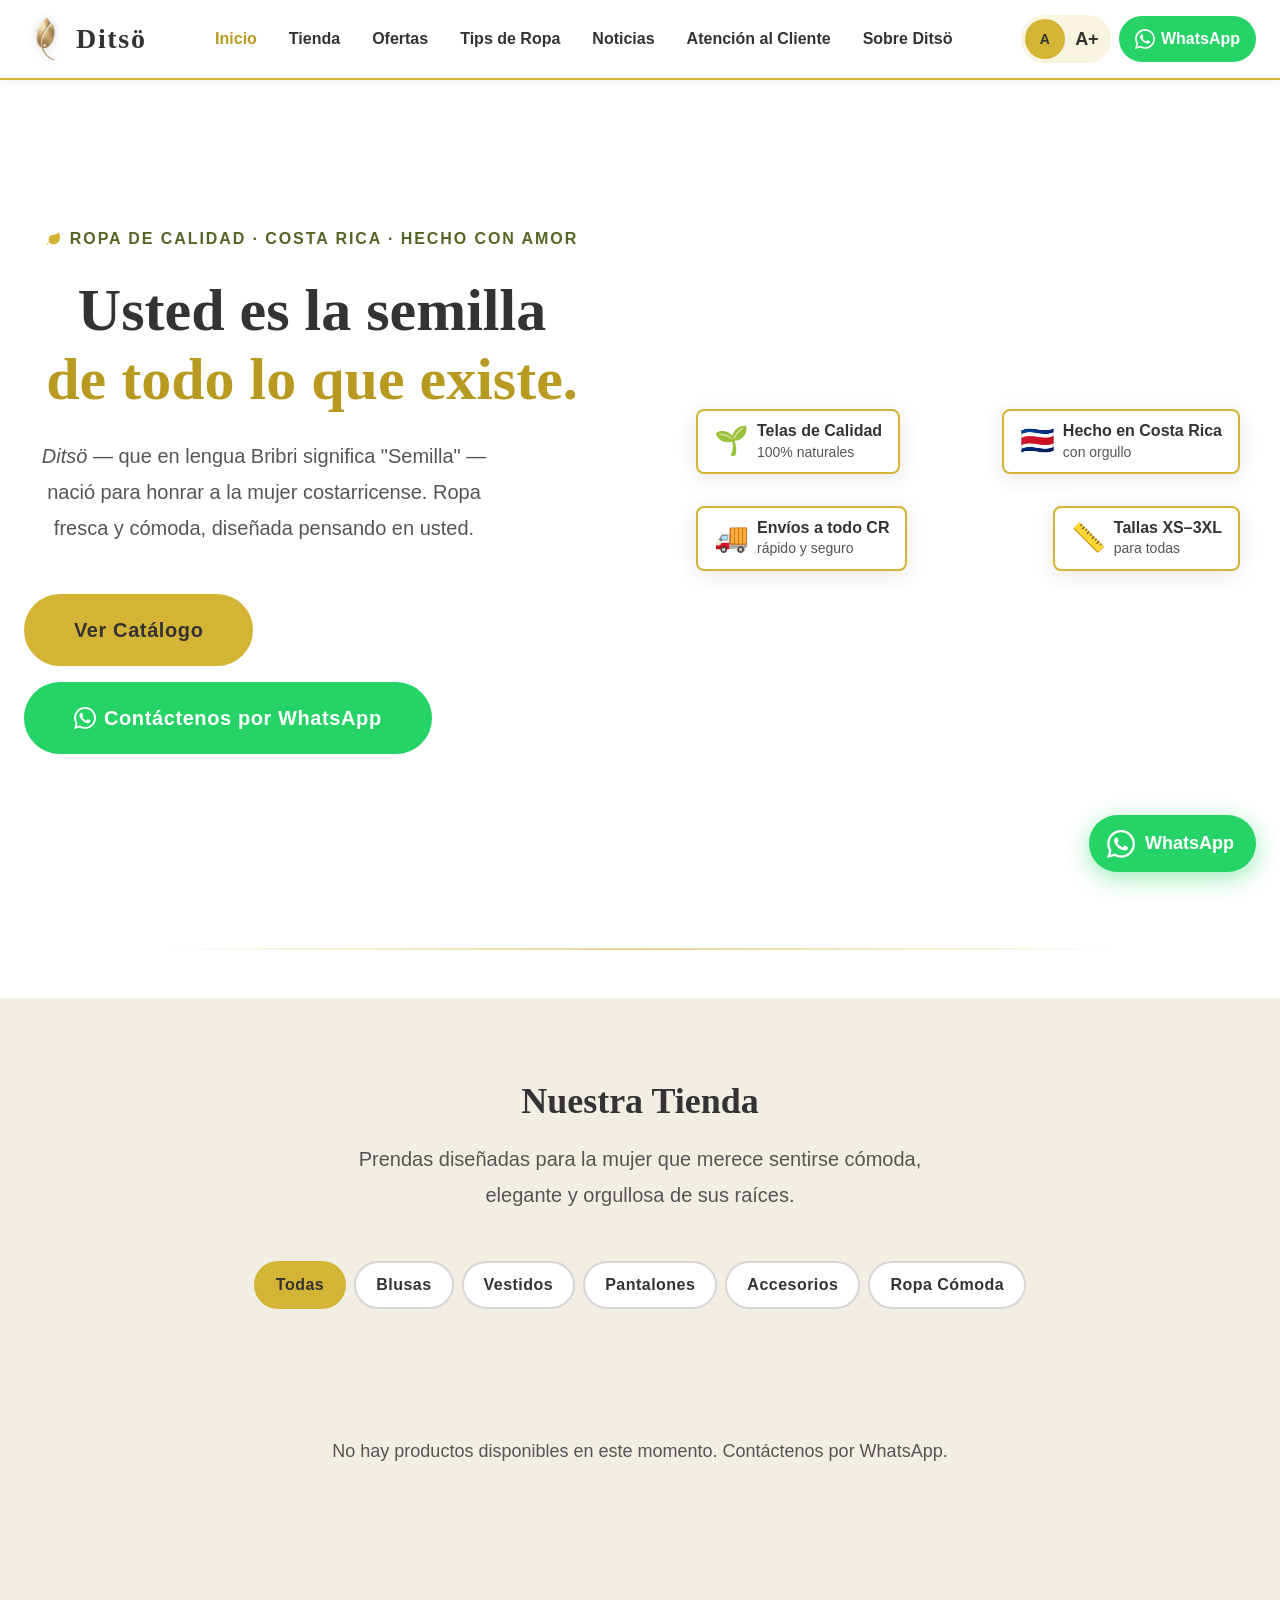
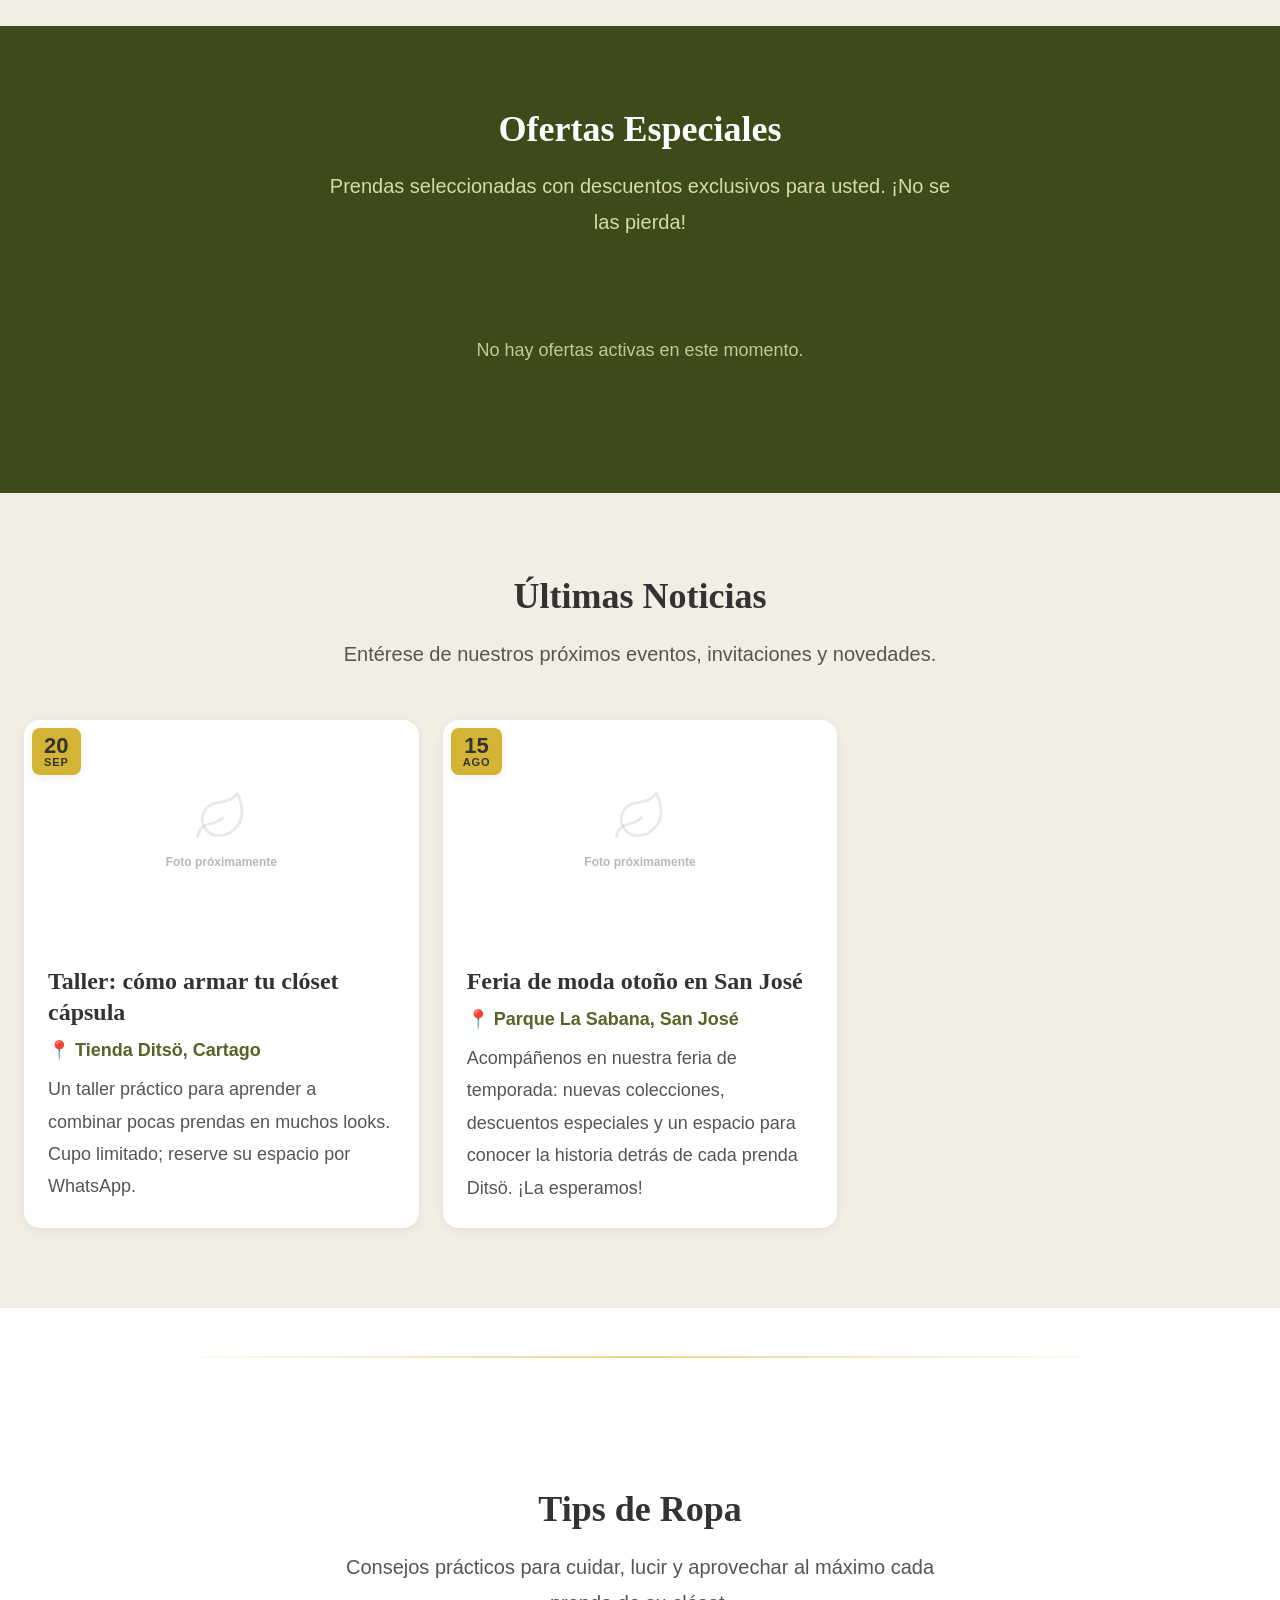
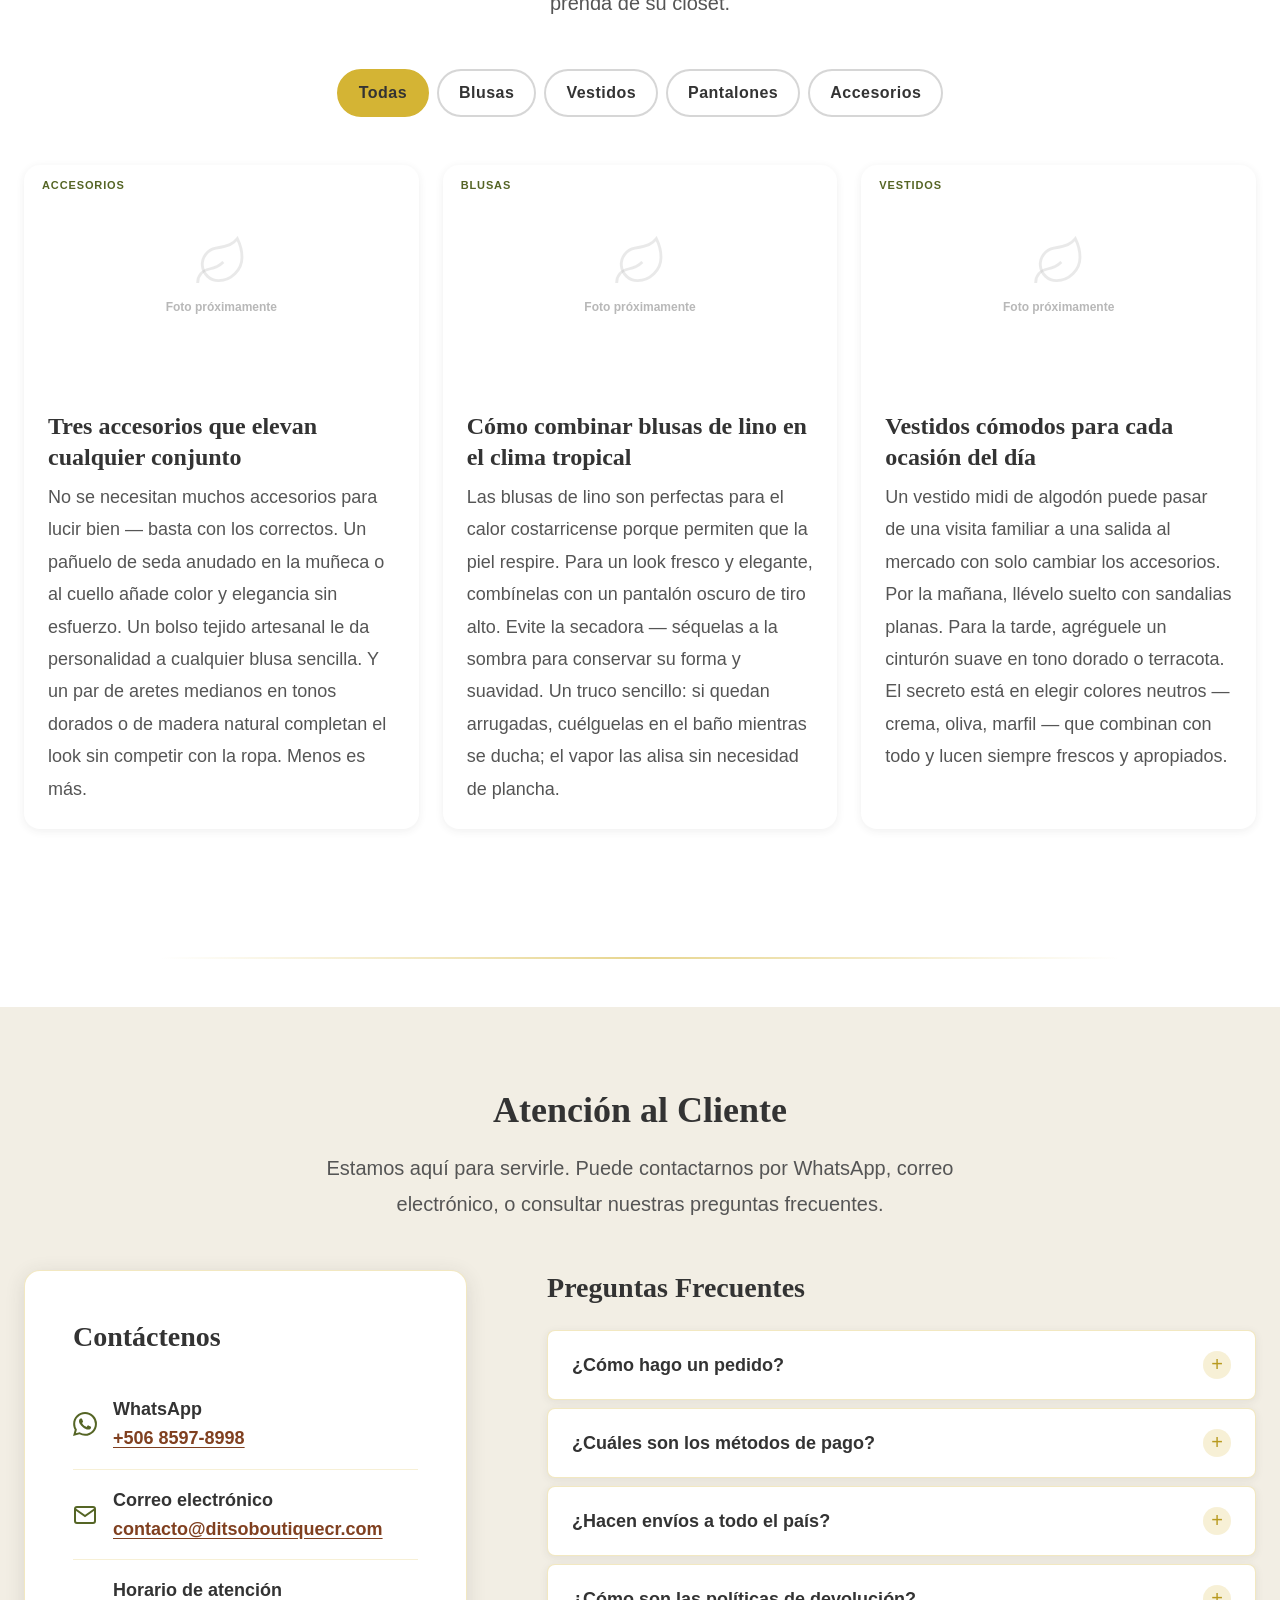
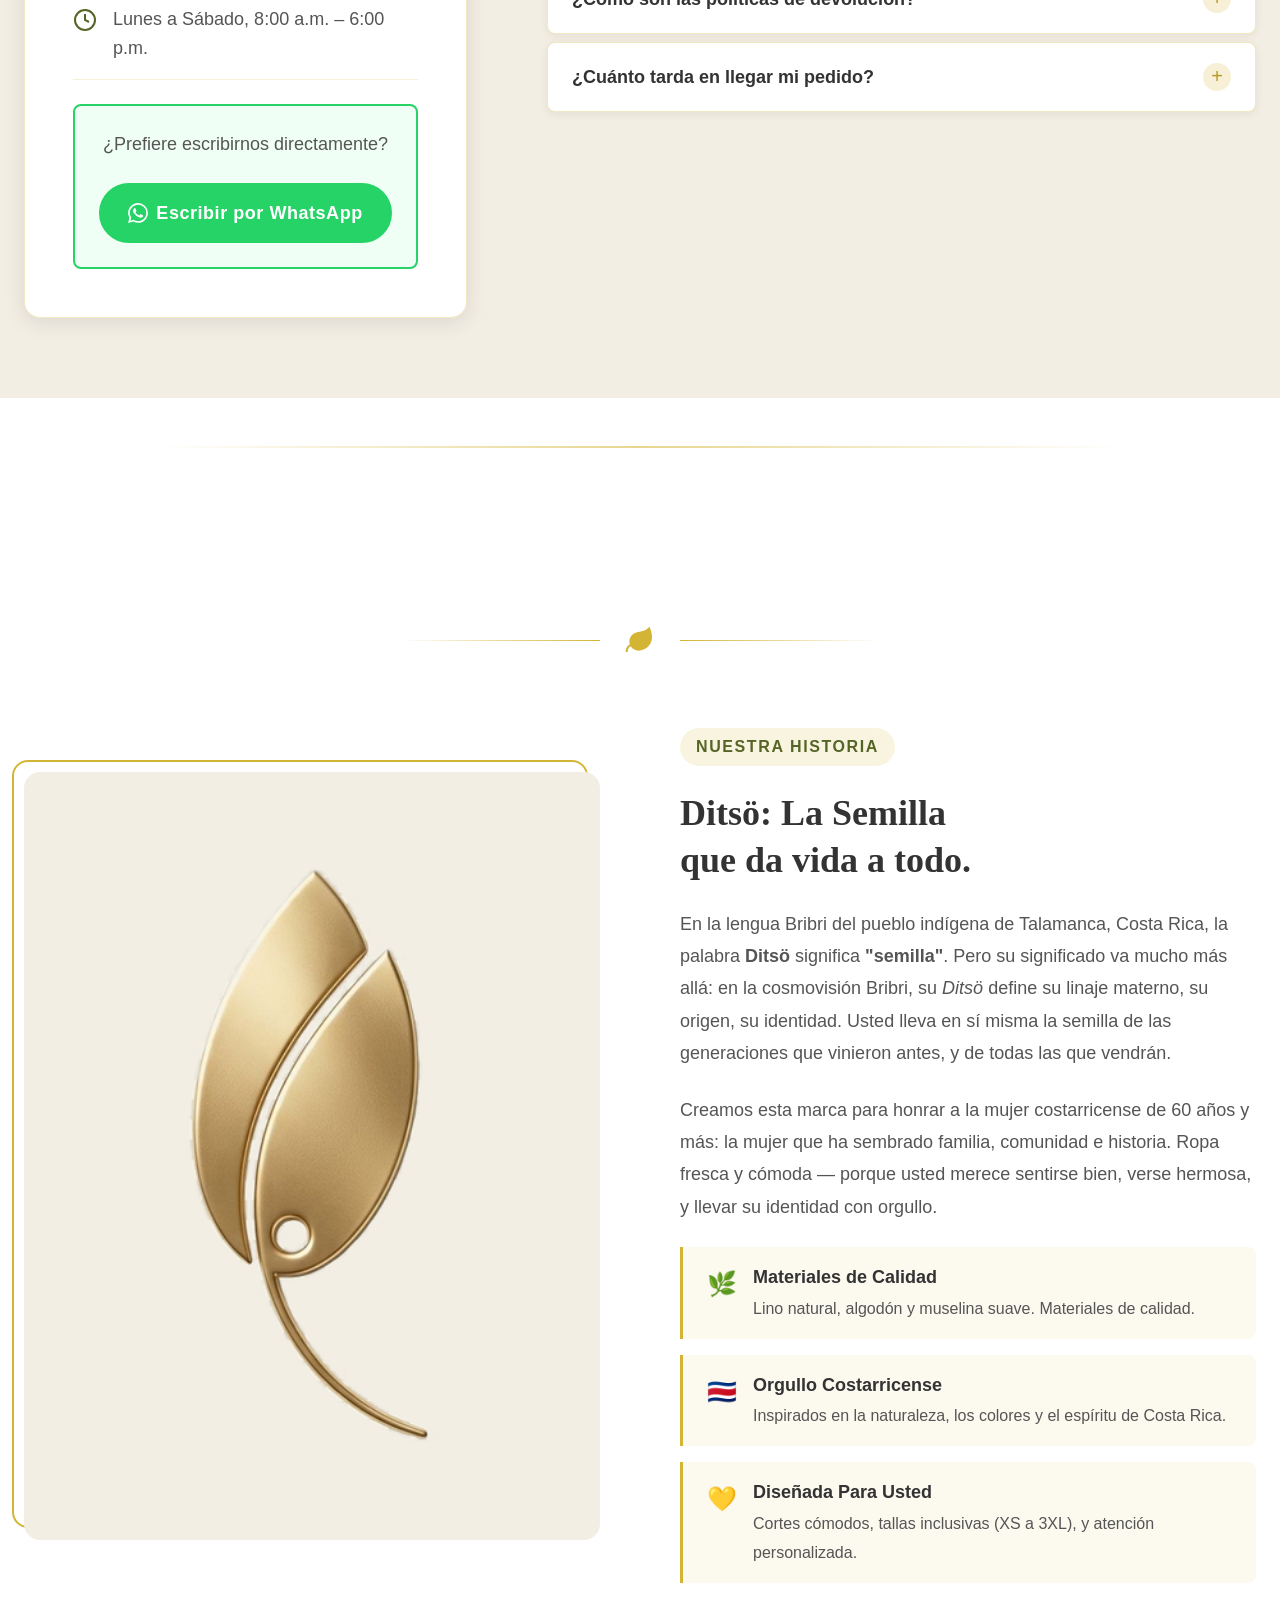
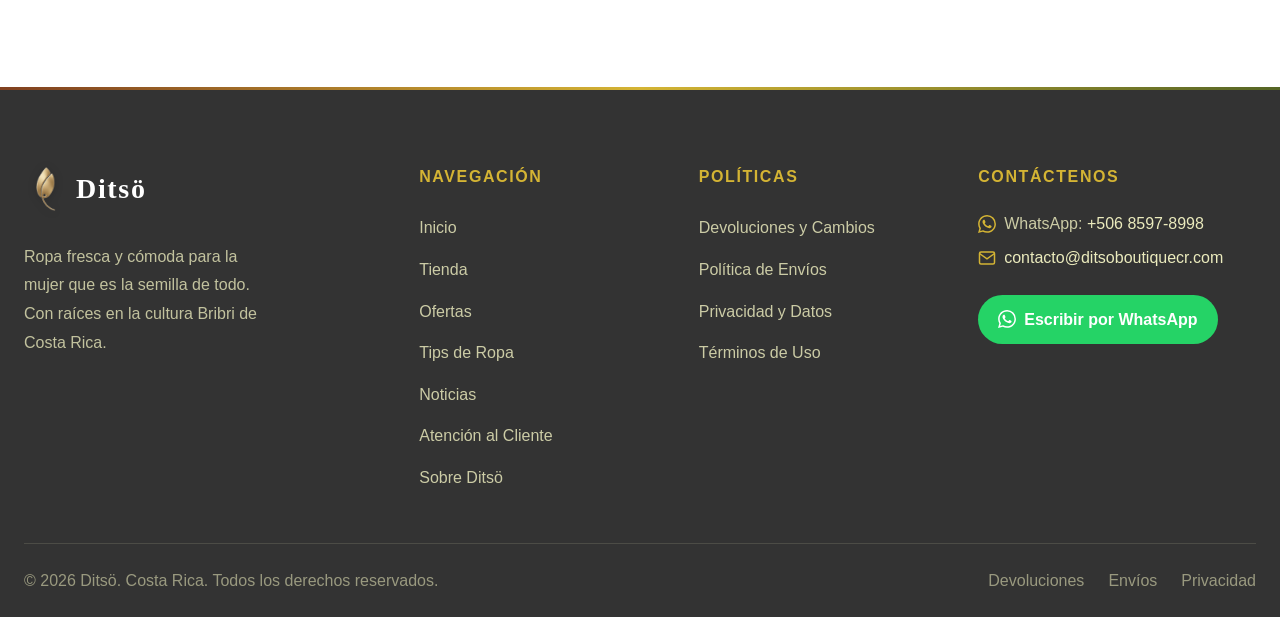
==== commit 6ef7ea0b: "UI: add floating trust badges to the hero image Cluster of four corner badges over the hero frame (T" ====
--- a/index.html
+++ b/index.html
@@ -309,12 +309,33 @@
                 <span>Fotografía principal<br>(por agregar)</span>
               </div>
             </div>
-            <!-- Sello de confianza -->
-            <div class="hero__badge">
+            <!-- Sellos de confianza -->
+            <div class="hero__badge hero__badge--bl">
               <span class="hero__badge-icon">🌱</span>
               <div class="hero__badge-text">
                 Telas de Calidad<br>
-                <span style="font-weight:400; font-size:14px; color:#555;">100% naturales</span>
+                <span class="hero__badge-sub">100% naturales</span>
+              </div>
+            </div>
+            <div class="hero__badge hero__badge--tr">
+              <span class="hero__badge-icon">📏</span>
+              <div class="hero__badge-text">
+                Tallas XS–3XL<br>
+                <span class="hero__badge-sub">para todas</span>
+              </div>
+            </div>
+            <div class="hero__badge hero__badge--tl">
+              <span class="hero__badge-icon">🚚</span>
+              <div class="hero__badge-text">
+                Envíos a todo CR<br>
+                <span class="hero__badge-sub">rápido y seguro</span>
+              </div>
+            </div>
+            <div class="hero__badge hero__badge--br">
+              <span class="hero__badge-icon">🇨🇷</span>
+              <div class="hero__badge-text">
+                Hecho en Costa Rica<br>
+                <span class="hero__badge-sub">con orgullo</span>
               </div>
             </div>
           </div><!-- /hero__image -->
--- a/css/styles.min.css
+++ b/css/styles.min.css
@@ -1 +1 @@
-@keyframes wa-pulse{0%,to{box-shadow:0 6px 24px rgba(37,211,102,.45)}50%{box-shadow:0 6px 32px rgba(37,211,102,.75),0 0 0 10px rgba(37,211,102,.12)}}:root{--color-gold:#D4B434;--color-gold-dark:#B89A20;--color-graphite:#333333;--color-cream:#FFFFFF;--color-cream-dark:#F0F0F0;--color-olive:#556525;--color-olive-light:#6E8030;--color-terracotta:#804020;--color-white:#FFFFFF;--color-black:#1A1A1A;--color-text-primary:#333333;--color-text-secondary:#555555;--color-text-light:#FFFFFF;--color-text-muted:#777777;--bg-main:#FFFFFF;--bg-section-alt:#F2EEE4;--bg-olive:#3D4A1A;--bg-terracotta:#6B3318;--font-display:'Bodoni Moda', Georgia, serif;--font-body:'Montserrat', Arial, sans-serif;--text-xs:16px;--text-sm:18px;--text-base:18px;--text-md:20px;--text-lg:24px;--text-xl:28px;--text-2xl:36px;--text-3xl:48px;--text-4xl:60px;--leading-tight:1.3;--leading-normal:1.6;--leading-relaxed:1.8;--space-xs:8px;--space-sm:16px;--space-md:24px;--space-lg:48px;--space-xl:80px;--space-2xl:120px;--radius-sm:4px;--radius-md:8px;--radius-lg:16px;--radius-pill:50px;--shadow-sm:0 2px 8px rgba(51,51,51,0.08);--shadow-md:0 4px 20px rgba(51,51,51,0.12);--shadow-lg:0 8px 40px rgba(51,51,51,0.18);--transition-fast:0.2s ease;--transition-base:0.3s ease;--font-scale:1;--header-height:80px}body.font-large{--text-sm:21px;--text-base:21px;--text-md:24px;--text-lg:28px;--text-xl:32px;--text-2xl:42px;--text-3xl:54px}*,::after,::before{box-sizing:border-box;margin:0;padding:0}html{scroll-behavior:smooth;font-size:16px;-webkit-text-size-adjust:100%}body,button{font-family:var(--font-body)}body{font-size:var(--text-base);background-color:var(--bg-main);overflow-x:hidden}img{max-width:100%;height:auto;display:block}a{color:inherit;text-decoration:none}ol,ul{list-style:none}button{cursor:pointer;border:0;background:0 0}table{border-collapse:collapse;width:100%}h1,h2,h3,h4,h5,h6{font-family:var(--font-display);line-height:var(--leading-tight);color:var(--color-graphite);font-weight:700}h1{font-size:var(--text-3xl)}h2{font-size:var(--text-2xl)}h3{font-size:var(--text-xl)}h4{font-size:var(--text-lg)}body,p{line-height:var(--leading-normal);color:var(--color-text-primary)}.lead{font-size:var(--text-md);line-height:var(--leading-relaxed);color:var(--color-text-secondary)}.skip-link,p{font-size:var(--text-base)}.skip-link{position:absolute;top:-100px;left:var(--space-sm);background:var(--color-gold);color:var(--color-graphite);padding:var(--space-sm) var(--space-md);font-weight:700;border-radius:var(--radius-md);z-index:9999;transition:top var(--transition-fast)}.skip-link:focus{top:var(--space-sm)}.container{width:100%;max-width:1280px;margin:0 auto;padding:0 var(--space-md)}.section-padding{padding:var(--space-xl)0}.text-center{text-align:center}.text-gold{color:var(--color-gold)}.text-olive{color:var(--color-olive)}.visually-hidden{position:absolute;width:1px;height:1px;padding:0;margin:-1px;overflow:hidden;clip:rect(0,0,0,0);white-space:nowrap;border:0}.leaf-divider{display:flex;align-items:center;justify-content:center;gap:var(--space-md);margin:var(--space-lg)0}.leaf-divider::after,.leaf-divider::before{content:"";flex:1;height:1px;background:linear-gradient(to right,transparent,var(--color-gold));max-width:200px}.leaf-divider::after{background:linear-gradient(to left,transparent,var(--color-gold))}.leaf-divider .leaf-icon{color:var(--color-gold);width:32px;height:32px;flex-shrink:0}.section-title{font-family:var(--font-display);font-size:var(--text-2xl);color:var(--color-graphite);margin-bottom:var(--space-sm)}.section-subtitle{font-size:var(--text-md);color:var(--color-text-secondary);line-height:var(--leading-relaxed);max-width:640px;margin:0 auto var(--space-lg)}.btn{display:inline-flex;align-items:center;justify-content:center;gap:var(--space-xs);min-height:52px;padding:14px var(--space-md);font-family:var(--font-body);font-size:var(--text-base);font-weight:700;border-radius:var(--radius-pill);transition:background var(--transition-base),color var(--transition-base),transform var(--transition-fast),box-shadow var(--transition-base);text-align:center;letter-spacing:.03em;cursor:pointer;border:2px solid transparent;white-space:nowrap}.btn:focus-visible{outline:3px solid var(--color-gold);outline-offset:3px}.btn-outline,.btn-primary{color:var(--color-graphite)}.btn-primary{background:var(--color-gold);border-color:var(--color-gold)}.btn-primary:hover{background:var(--color-gold-dark);border-color:var(--color-gold-dark);transform:translateY(-2px);box-shadow:var(--shadow-md)}.btn-outline{background:0 0;border-color:var(--color-graphite)}.btn-outline:hover{background:var(--color-graphite);color:var(--color-cream);transform:translateY(-2px)}.btn-outline-light{background:0 0;color:var(--color-cream);border-color:var(--color-cream)}.btn-outline-light:hover{background:var(--color-cream);color:var(--color-graphite)}.btn-whatsapp{background:#25d366;color:var(--color-white);border-color:#25d366;font-size:var(--text-base)}.btn-whatsapp:hover{background:#1eaf55;border-color:#1eaf55;transform:translateY(-2px);box-shadow:var(--shadow-md)}.btn-sm,.nav-list a{font-size:var(--text-xs);min-height:44px}.btn-sm{padding:10px var(--space-sm)}.btn-lg{min-height:60px;padding:18px var(--space-lg);font-size:var(--text-md)}.site-header{position:sticky;top:0;z-index:1000;background:var(--color-cream);border-bottom:2px solid var(--color-gold);box-shadow:var(--shadow-sm);height:var(--header-height)}.header-inner,.logo,.site-header{display:flex;align-items:center}.header-inner{justify-content:space-between;gap:var(--space-md);width:100%}.logo{gap:var(--space-xs);text-decoration:none;flex-shrink:0}.logo__isotipo{color:var(--color-gold);flex-shrink:0}.logo__wordmark{font-family:var(--font-display);font-size:var(--text-xl);font-weight:700;color:var(--color-graphite);letter-spacing:.06em;line-height:1}.main-nav{flex:1;display:flex;justify-content:center}.nav-list{display:flex;align-items:center;gap:4px;list-style:none}.nav-list a{display:inline-block;padding:10px 14px;font-family:var(--font-body);font-weight:600;color:var(--color-graphite);border-radius:var(--radius-sm);transition:color var(--transition-fast),background var(--transition-fast);white-space:nowrap;line-height:24px}.nav-list a:focus-visible,.nav-list a:hover{color:var(--color-terracotta);background:rgba(212,180,52,.12);outline:0}.nav-list a.active{color:var(--color-gold-dark);font-weight:700}.header-controls{display:flex;align-items:center;gap:var(--space-xs);flex-shrink:0}.font-toggle,.font-toggle__btn{display:flex;align-items:center;border-radius:var(--radius-pill)}.font-toggle{gap:2px;background:rgba(212,180,52,.15);padding:4px}.font-toggle__btn{justify-content:center;min-width:40px;min-height:40px;font-family:var(--font-body);font-weight:700;color:var(--color-graphite);background:0 0;transition:background var(--transition-fast),color var(--transition-fast);border:0;cursor:pointer}.font-toggle__btn.active,.font-toggle__btn:hover{background:var(--color-gold);color:var(--color-graphite)}.font-toggle__btn--normal{font-size:14px}.font-toggle__btn--large{font-size:18px}.cart-btn{position:relative;display:flex;align-items:center;justify-content:center;width:48px;height:48px;border-radius:50%;background:0 0;color:var(--color-graphite);transition:background var(--transition-fast);border:2px solid transparent}.cart-btn:hover{background:rgba(212,180,52,.15);border-color:var(--color-gold)}.cart-btn svg{width:24px;height:24px}.cart-badge,.header-whatsapp{display:flex;align-items:center;color:var(--color-white);font-weight:700}.cart-badge{position:absolute;top:4px;right:4px;background:var(--color-terracotta);font-size:11px;width:18px;height:18px;border-radius:50%;justify-content:center;line-height:1}.header-whatsapp{gap:6px;background:#25d366;padding:10px 16px;border-radius:var(--radius-pill);font-size:var(--text-xs);min-height:44px;transition:background var(--transition-fast),transform var(--transition-fast);white-space:nowrap}.header-whatsapp:hover{background:#1eaf55;transform:translateY(-1px)}.header-whatsapp svg{width:20px;height:20px;flex-shrink:0}.hamburger{display:none;flex-direction:column;justify-content:center;align-items:center;width:48px;height:48px;gap:5px;border-radius:var(--radius-sm);background:0 0;border:2px solid var(--color-graphite);cursor:pointer;transition:border-color var(--transition-fast)}.hamburger:hover{border-color:var(--color-gold)}.hamburger span{display:block;width:22px;height:2px;background:var(--color-graphite);border-radius:2px;transition:transform var(--transition-base),opacity var(--transition-base)}.hamburger[aria-expanded=true] span:nth-child(1){transform:translateY(7px) rotate(45deg)}.hamburger[aria-expanded=true] span:nth-child(2){opacity:0}.hamburger[aria-expanded=true] span:nth-child(3){transform:translateY(-7px) rotate(-45deg)}.mobile-nav{display:none;position:fixed;inset:0;top:var(--header-height);background:var(--color-cream);z-index:999;padding:var(--space-lg) var(--space-md);border-top:2px solid var(--color-gold);overflow-y:auto;transform:translateX(100%);transition:transform var(--transition-base)}.mobile-nav.open{transform:translateX(0)}.mobile-nav__list{display:flex;flex-direction:column;gap:var(--space-xs);margin-bottom:var(--space-lg)}.mobile-nav__list a{display:block;padding:18px var(--space-md);font-size:var(--text-xl);font-family:var(--font-display);font-weight:700;color:var(--color-graphite);border-radius:var(--radius-md);border-left:4px solid transparent;transition:all var(--transition-fast)}.mobile-nav__list a:hover{border-left-color:var(--color-gold);background:rgba(212,180,52,.12);color:var(--color-terracotta)}.mobile-nav__footer{border-top:1px solid rgba(212,180,52,.4);padding-top:var(--space-md)}.hero{position:relative;min-height:calc(100vh - var(--header-height));background-color:var(--color-cream);display:flex;align-items:center;overflow:hidden}.hero__accent,.hero__accent-bottom{position:absolute;border-radius:50%;pointer-events:none}.hero__accent{top:-60px;right:-60px;width:400px;height:400px}.hero__accent-bottom{bottom:-80px;left:-80px;width:350px;height:350px}.hero__inner{position:relative;z-index:1;display:grid;grid-template-columns:1fr 1fr;gap:var(--space-xl);align-items:center;padding:var(--space-xl)0}.hero__eyebrow,.hero__title{margin-bottom:var(--space-md)}.hero__eyebrow{display:inline-flex;align-items:center;gap:var(--space-xs);font-size:var(--text-xs);font-weight:700;letter-spacing:.12em;text-transform:uppercase;color:var(--color-olive)}.hero__eyebrow svg{width:16px;height:16px;color:var(--color-gold)}.hero__title{font-family:var(--font-display);font-size:clamp(var(--text-2xl),5vw,var(--text-4xl));line-height:1.15;color:var(--color-graphite)}.hero__title .highlight{color:var(--color-gold-dark);display:block}.hero__subtitle{font-size:var(--text-md);line-height:var(--leading-relaxed);color:var(--color-text-secondary);margin-bottom:var(--space-lg);max-width:480px}.hero__ctas{display:flex;flex-wrap:wrap;gap:var(--space-sm);align-items:center}.hero__image{position:relative}.hero__image-frame{width:100%;aspect-ratio:4/5;background:linear-gradient(135deg,#e8dfa0 0,#d4c87a 50%,#c4b060 100%);border-radius:var(--radius-lg);display:flex;align-items:center;justify-content:center;box-shadow:var(--shadow-lg);overflow:hidden;position:relative}.hero__image-frame img,.sobre-ditso__image-frame img{width:100%;height:100%;object-fit:cover}.hero__image-placeholder{display:flex;flex-direction:column;align-items:center;gap:var(--space-sm);color:rgba(51,51,51,.4);font-size:var(--text-xs);font-weight:600;text-align:center;padding:var(--space-md)}.hero__image-placeholder svg{width:80px;height:80px;opacity:.3}.hero__badge{position:absolute;bottom:var(--space-md);left:-var(--space-sm);background:var(--color-cream);border:2px solid var(--color-gold);border-radius:var(--radius-md);padding:var(--space-sm) var(--space-md);box-shadow:var(--shadow-md);display:flex;align-items:center;gap:var(--space-xs)}.hero__badge-text{font-size:var(--text-xs);font-weight:700;color:var(--color-graphite);line-height:1.3}.hero__badge-icon{font-size:28px}.sobre-ditso{background:var(--bg-main);padding:var(--space-xl)0}.sobre-ditso__inner{display:grid;grid-template-columns:1fr 1fr;gap:var(--space-xl);align-items:center}.sobre-ditso__image-col{position:relative}.sobre-ditso__image-frame{width:100%;aspect-ratio:3/4;background:linear-gradient(160deg,#c8bd78 0,#a8a050 100%);border-radius:var(--radius-lg);overflow:hidden;position:relative}.sobre-ditso__image-frame::before{content:"";position:absolute;inset:0}.sobre-ditso__image-frame .sobre-ditso__brand-img{object-fit:contain;padding:16%;box-sizing:border-box;background-color:var(--bg-section-alt)}.sobre-ditso__deco-border{position:absolute;top:-12px;left:-12px;right:12px;bottom:12px;border:2px solid var(--color-gold);border-radius:var(--radius-lg);z-index:-1}.sobre-ditso__content{padding:var(--space-md)0}.sobre-ditso__tag{display:inline-block;background:rgba(212,180,52,.15);color:var(--color-olive);font-size:var(--text-xs);font-weight:700;letter-spacing:.1em;text-transform:uppercase;padding:6px 16px;border-radius:var(--radius-pill);margin-bottom:var(--space-md)}.sobre-ditso__title{font-family:var(--font-display);font-size:var(--text-2xl);color:var(--color-graphite);margin-bottom:var(--space-md);line-height:var(--leading-tight)}.sobre-ditso__body{font-size:var(--text-base);line-height:var(--leading-relaxed);color:var(--color-text-secondary);margin-bottom:var(--space-md)}.sobre-ditso__body+.sobre-ditso__body{margin-top:var(--space-sm)}.sobre-ditso__values{display:flex;flex-direction:column;gap:var(--space-sm);margin-top:var(--space-md)}.sobre-ditso__value-item{display:flex;align-items:flex-start;gap:var(--space-sm);padding:var(--space-sm) var(--space-md);background:rgba(212,180,52,.08);border-left:3px solid var(--color-gold);border-radius:0 var(--radius-md) var(--radius-md)0}.sobre-ditso__value-icon{font-size:24px;flex-shrink:0;margin-top:2px}.sobre-ditso__value-text strong{display:block;font-size:var(--text-base);color:var(--color-graphite);margin-bottom:2px}.sobre-ditso__value-text span{font-size:var(--text-xs);color:var(--color-text-secondary)}.tienda{background:var(--bg-section-alt);padding:var(--space-xl)0}.tienda__header{text-align:center;margin-bottom:var(--space-lg)}.category-filters{display:flex;flex-wrap:wrap;gap:var(--space-xs);justify-content:center;margin-bottom:var(--space-lg);padding:0 var(--space-sm)}.filter-btn{min-height:48px;padding:10px 20px;font-size:var(--text-xs);font-weight:700;font-family:var(--font-body);color:var(--color-graphite);background:var(--color-cream);border:2px solid rgba(51,51,51,.2);border-radius:var(--radius-pill);cursor:pointer;transition:all var(--transition-fast);letter-spacing:.03em}.filter-btn:hover{border-color:var(--color-gold);color:var(--color-terracotta);background:rgba(212,180,52,.1)}.filter-btn.active{background:var(--color-gold);color:var(--color-graphite);border-color:var(--color-gold)}.filter-btn:focus-visible{outline:3px solid var(--color-gold);outline-offset:2px}.products-grid{display:grid;grid-template-columns:repeat(auto-fill,minmax(280px,1fr));gap:var(--space-md)}.product-card{background:var(--color-white);border-radius:var(--radius-lg);overflow:hidden;box-shadow:var(--shadow-sm);transition:transform var(--transition-base),box-shadow var(--transition-base);display:flex;flex-direction:column;will-change:transform}.product-card:hover{transform:translateY(-4px);box-shadow:var(--shadow-md)}.product-card__image{position:relative;aspect-ratio:4/5;overflow:hidden;background:linear-gradient(135deg,#eee8c0 0,#d8ce94 100%)}.product-card__image img{width:100%;height:100%;object-fit:cover;transition:transform var(--transition-base)}.noticia-card:hover .noticia-card__image img,.product-card:hover .product-card__image img,.tip-card:hover .tip-card__image img{transform:scale(1.04)}.product-card__image-placeholder{width:100%;height:100%;display:flex;flex-direction:column;align-items:center;justify-content:center;gap:var(--space-xs);color:rgba(51,51,51,.35);font-size:12px;font-weight:600;text-align:center}.noticia-card__image-placeholder svg,.product-card__image-placeholder svg,.tip-card__image-placeholder svg{width:56px;height:56px;opacity:.3}.product-card__category-badge,.product-card__offer-badge{position:absolute;top:var(--space-xs);font-size:11px;font-weight:700;padding:4px 10px;border-radius:var(--radius-pill)}.product-card__category-badge{left:var(--space-xs);background:rgba(255,255,255,.9);color:var(--color-olive);text-transform:uppercase;letter-spacing:.08em}.product-card__offer-badge{right:var(--space-xs);background:var(--color-terracotta);color:var(--color-white)}.oferta-card__thumbs,.product-card__thumbs{display:flex;flex-wrap:wrap;gap:var(--space-xs);padding:var(--space-xs) var(--space-md)0}.oferta-card__thumb,.product-card__thumb{width:52px;height:52px;padding:0;border:2px solid transparent;border-radius:var(--radius-sm);overflow:hidden;cursor:pointer;background:var(--color-cream-dark);transition:border-color .2s ease,transform .2s ease}.oferta-card__thumb img,.product-card__thumb img{width:100%;height:100%;object-fit:cover;display:block}.oferta-card__thumb:hover,.product-card__thumb:hover{transform:translateY(-2px)}.oferta-card__thumb.active,.product-card__thumb.active{border-color:var(--color-gold)}.oferta-card__thumb:focus-visible,.product-card__thumb:focus-visible{outline:2px solid var(--color-gold);outline-offset:2px}.product-card__body{padding:var(--space-md);flex:1;display:flex;flex-direction:column;gap:var(--space-xs)}.product-card__name{font-family:var(--font-display);font-size:var(--text-lg);color:var(--color-graphite);line-height:var(--leading-tight)}.product-card__description{font-size:var(--text-xs);color:var(--color-text-secondary);line-height:var(--leading-normal);flex:1}.product-card__pricing{display:flex;align-items:baseline;gap:var(--space-xs);margin-top:auto}.product-card__price{font-family:var(--font-display);font-size:var(--text-xl);font-weight:700;color:var(--color-graphite)}.product-card__price-original{font-size:var(--text-sm);color:var(--color-text-muted);text-decoration:line-through}.product-card__actions{display:flex;flex-direction:column;gap:var(--space-xs);padding:0 var(--space-md) var(--space-md)}.product-card__actions .btn{width:100%;justify-content:center}.ofertas{background:var(--bg-olive);padding:var(--space-xl)0;position:relative;overflow:hidden}.ofertas::before{content:"";position:absolute;inset:0;pointer-events:none}.ofertas__header{text-align:center;position:relative;z-index:1;margin-bottom:var(--space-lg)}.ofertas__header .section-title{color:var(--color-cream)}.ofertas__header .section-subtitle{color:rgba(255,255,204,.8)}.ofertas__grid{position:relative;z-index:1;display:grid;grid-template-columns:repeat(auto-fill,minmax(260px,1fr));gap:var(--space-md);max-width:1000px;margin:0 auto}.oferta-card{background:var(--color-cream);border-radius:var(--radius-lg);overflow:hidden;box-shadow:var(--shadow-lg);display:flex;flex-direction:column;transition:transform var(--transition-base)}.oferta-card:hover{transform:translateY(-6px)}.oferta-card__image{position:relative;aspect-ratio:4/5;background:linear-gradient(135deg,#c8bd78 0,#a8a050 100%);overflow:hidden}.oferta-card__image img{width:100%;height:100%;object-fit:cover}.oferta-badge{position:absolute;top:var(--space-sm);left:var(--space-sm);background:var(--color-terracotta);color:var(--color-white);font-size:12px;font-weight:700;text-transform:uppercase;letter-spacing:.08em;padding:6px 14px;border-radius:var(--radius-pill);box-shadow:0 2px 8px rgba(128,64,32,.4)}.oferta-card__body{padding:var(--space-md);flex:1;display:flex;flex-direction:column}.oferta-card__name{font-family:var(--font-display);font-size:var(--text-lg);color:var(--color-graphite);margin-bottom:var(--space-xs)}.oferta-card__desc{font-size:var(--text-xs);color:var(--color-text-secondary);line-height:var(--leading-normal);margin-bottom:var(--space-md);flex:1}.oferta-card__pricing{display:flex;align-items:baseline;gap:var(--space-xs);margin-bottom:var(--space-md)}.oferta-card__price{font-family:var(--font-display);font-size:var(--text-xl);font-weight:700;color:var(--color-terracotta)}.oferta-card__price-original{font-size:var(--text-sm);color:var(--color-text-muted);text-decoration:line-through}.oferta-card__discount{font-size:12px;font-weight:700;background:rgba(128,64,32,.1);color:var(--color-terracotta);padding:3px 8px;border-radius:var(--radius-pill);margin-left:auto}.tips{background:var(--bg-main);padding:var(--space-xl)0}.tips__header{text-align:center;margin-bottom:var(--space-lg)}.tip-filter-btn{min-height:48px;padding:10px 20px;font-size:var(--text-xs);font-weight:700;font-family:var(--font-body);color:var(--color-graphite);background:var(--color-white);border:2px solid rgba(51,51,51,.2);border-radius:var(--radius-pill);cursor:pointer;transition:all var(--transition-fast);letter-spacing:.03em}.tip-filter-btn:hover{border-color:var(--color-gold);color:var(--color-terracotta);background:rgba(212,180,52,.1)}.tip-filter-btn.active{background:var(--color-gold);color:var(--color-graphite);border-color:var(--color-gold)}.tip-filter-btn:focus-visible{outline:3px solid var(--color-gold);outline-offset:2px}.tips-grid{display:grid;grid-template-columns:repeat(auto-fill,minmax(320px,1fr));gap:var(--space-md)}.tip-card{background:var(--color-white);border-radius:var(--radius-lg);overflow:hidden;box-shadow:var(--shadow-sm);transition:transform var(--transition-base),box-shadow var(--transition-base);display:flex;flex-direction:column}.noticia-card:hover,.tip-card:hover{transform:translateY(-4px);box-shadow:var(--shadow-md)}.tip-card__image{position:relative;aspect-ratio:16/9;overflow:hidden;background:linear-gradient(135deg,#eee8c0 0,#d8ce94 100%)}.noticia-card__image img,.tip-card__image img{width:100%;height:100%;object-fit:cover;transition:transform var(--transition-base)}.tip-card__image-placeholder{width:100%;height:100%;display:flex;flex-direction:column;align-items:center;justify-content:center;gap:var(--space-xs);color:rgba(51,51,51,.35);font-size:12px;font-weight:600;text-align:center}.tip-card__category-badge{position:absolute;top:var(--space-xs);left:var(--space-xs);background:rgba(255,255,255,.9);color:var(--color-olive);font-size:11px;font-weight:700;text-transform:uppercase;letter-spacing:.08em;padding:4px 10px;border-radius:var(--radius-pill)}.tip-card__body{padding:var(--space-md);flex:1;display:flex;flex-direction:column;gap:var(--space-xs)}.tip-card__title{font-family:var(--font-display);font-size:var(--text-lg);color:var(--color-graphite);line-height:var(--leading-tight)}.tip-card__text{font-size:var(--text-base);color:var(--color-text-secondary);line-height:var(--leading-relaxed)}.noticias{background:var(--bg-section-alt);padding:var(--space-xl)0}.noticias__header{text-align:center;margin-bottom:var(--space-lg)}.noticias__grid{display:grid;grid-template-columns:repeat(auto-fill,minmax(320px,1fr));gap:var(--space-md)}.noticia-card{background:var(--color-white);border-radius:var(--radius-lg);overflow:hidden;box-shadow:var(--shadow-sm);transition:transform var(--transition-base),box-shadow var(--transition-base);display:flex;flex-direction:column}.noticia-card__image{position:relative;aspect-ratio:16/9;overflow:hidden;background:linear-gradient(135deg,#eee8c0 0,#d8ce94 100%)}.noticia-card__image-placeholder{width:100%;height:100%;display:flex;flex-direction:column;align-items:center;justify-content:center;gap:var(--space-xs);color:rgba(51,51,51,.35);font-size:12px;font-weight:600;text-align:center}.noticia-card__date-badge{position:absolute;top:var(--space-xs);left:var(--space-xs);display:flex;flex-direction:column;align-items:center;background:var(--color-gold);color:var(--color-graphite);border-radius:var(--radius-md);padding:6px 12px;line-height:1.05;box-shadow:var(--shadow-sm)}.noticia-card__date-badge strong{font-size:22px;font-weight:800}.noticia-card__date-badge span{font-size:11px;font-weight:700;letter-spacing:.08em}.noticia-card__body{padding:var(--space-md);flex:1;display:flex;flex-direction:column;gap:var(--space-xs)}.noticia-card__title{font-family:var(--font-display);font-size:var(--text-lg);color:var(--color-graphite);line-height:var(--leading-tight)}.noticia-card__location{font-size:var(--text-sm);font-weight:600;color:var(--color-olive)}.noticia-card__text{font-size:var(--text-base);color:var(--color-text-secondary);line-height:var(--leading-relaxed)}.atencion{background:var(--bg-section-alt);padding:var(--space-xl)0}.atencion__inner{display:grid;grid-template-columns:1fr 1.6fr;gap:var(--space-xl);align-items:start}.atencion__contact{position:sticky;top:calc(var(--header-height) + var(--space-md))}.atencion__contact-card{background:var(--color-cream);border-radius:var(--radius-lg);padding:var(--space-lg);box-shadow:var(--shadow-md);border:1px solid rgba(212,180,52,.3)}.atencion__contact-title{font-family:var(--font-display);font-size:var(--text-xl);color:var(--color-graphite);margin-bottom:var(--space-md)}.contact-item{display:flex;align-items:center;gap:var(--space-sm);padding:var(--space-sm)0;border-bottom:1px solid rgba(212,180,52,.2);font-size:var(--text-base);color:var(--color-text-primary)}.contact-item:last-of-type{border-bottom:none;margin-bottom:var(--space-md)}.contact-item svg{width:24px;height:24px;flex-shrink:0;color:var(--color-olive)}.contact-item a{color:var(--color-terracotta);font-weight:600;text-decoration:underline;text-underline-offset:3px}.contact-item a:hover{color:var(--color-gold-dark)}.whatsapp-cta-block{background:#f0fff5;border:2px solid #25d366;border-radius:var(--radius-md);padding:var(--space-md);text-align:center;margin-top:var(--space-md)}.whatsapp-cta-block p{font-size:var(--text-sm);color:var(--color-text-secondary);margin-bottom:var(--space-sm)}.faq-list{display:flex;flex-direction:column;gap:var(--space-xs)}.faq-item{background:var(--color-cream);border-radius:var(--radius-md);border:1px solid rgba(212,180,52,.3);overflow:hidden;box-shadow:var(--shadow-sm)}.faq-question{width:100%;display:flex;align-items:center;justify-content:space-between;gap:var(--space-md);padding:20px var(--space-md);font-family:var(--font-body);font-size:var(--text-base);font-weight:700;color:var(--color-graphite);background:0 0;border:0;cursor:pointer;text-align:left;min-height:64px;transition:background var(--transition-fast),color var(--transition-fast)}.faq-question:hover{background:rgba(212,180,52,.08);color:var(--color-terracotta)}.faq-question:focus-visible{outline:3px solid var(--color-gold);outline-offset:-3px}.faq-icon{width:28px;height:28px;border-radius:50%;background:rgba(212,180,52,.2);color:var(--color-gold-dark);display:flex;align-items:center;justify-content:center;flex-shrink:0;transition:background var(--transition-fast),transform var(--transition-base);font-size:20px;font-weight:300;line-height:1;padding-bottom:2px}.faq-item.open .faq-icon{transform:rotate(45deg);background:var(--color-gold);color:var(--color-graphite)}.faq-answer{max-height:0;overflow:hidden;transition:max-height .35s ease,padding .35s ease}.faq-item.open .faq-answer{max-height:400px}.faq-answer__inner{padding:0 var(--space-md) var(--space-md);font-size:var(--text-base);color:var(--color-text-secondary);line-height:var(--leading-relaxed);border-top:1px solid rgba(212,180,52,.2);padding-top:var(--space-sm)}.site-footer{background:var(--color-graphite);color:var(--color-cream);padding:var(--space-xl)0 var(--space-md);position:relative;overflow:hidden}.footer__inner{position:relative;z-index:1;display:grid;grid-template-columns:1.5fr 1fr 1fr 1.2fr;gap:var(--space-lg);padding-bottom:var(--space-lg);border-bottom:1px solid rgba(255,255,204,.12)}.footer__brand .logo__wordmark{color:var(--color-cream)}.footer__brand .logo__isotipo,.footer__contact-item a:hover,.footer__links a:hover,.footer__policies a:hover{color:var(--color-gold)}.footer__tagline{font-size:var(--text-xs);color:rgba(255,255,204,.7);line-height:var(--leading-relaxed);margin-top:var(--space-sm);max-width:240px}.footer__heading{font-family:var(--font-body);font-size:var(--text-xs);font-weight:700;letter-spacing:.1em;text-transform:uppercase;color:var(--color-gold);margin-bottom:var(--space-md)}.footer__links{display:flex;flex-direction:column;gap:var(--space-xs)}.footer__links a{font-size:var(--text-xs);transition:color var(--transition-fast);padding:4px 0;min-height:32px;align-items:center}.footer__contact-item,.footer__whatsapp-btn{align-items:center;gap:var(--space-xs);font-size:var(--text-xs)}.footer__contact-item,.footer__links a{display:flex;color:rgba(255,255,204,.75)}.footer__contact-item{margin-bottom:var(--space-xs)}.footer__contact-item svg{width:18px;height:18px;color:var(--color-gold);flex-shrink:0}.footer__contact-item a{color:rgba(255,255,204,.9);transition:color var(--transition-fast)}.footer__whatsapp-btn{display:inline-flex;background:#25d366;color:var(--color-white);padding:12px 20px;border-radius:var(--radius-pill);font-weight:700;min-height:48px;transition:background var(--transition-fast);margin-top:var(--space-sm)}.footer__whatsapp-btn:hover{background:#1eaf55}.footer__bottom{position:relative;z-index:1;display:flex;align-items:center;justify-content:space-between;flex-wrap:wrap;gap:var(--space-sm);padding-top:var(--space-md)}.footer__copyright,.footer__policies a{font-size:var(--text-xs);color:rgba(255,255,204,.5)}.footer__policies{display:flex;gap:var(--space-md);flex-wrap:wrap}.footer__policies a{transition:color var(--transition-fast)}.modal-overlay{position:fixed;inset:0;background:rgba(51,51,51,.7);z-index:2000;display:flex;align-items:center;justify-content:center;padding:var(--space-md);opacity:0;visibility:hidden;transition:opacity var(--transition-base),visibility var(--transition-base)}.modal-overlay.open{opacity:1;visibility:visible}.modal{background:var(--color-cream);border-radius:var(--radius-lg);padding:var(--space-lg);max-width:480px;width:100%;box-shadow:var(--shadow-lg);text-align:center;transform:scale(.92) translateY(16px);transition:transform var(--transition-base);position:relative}.modal-overlay.open .modal{transform:scale(1) translateY(0)}.modal__close{position:absolute;top:var(--space-sm);right:var(--space-sm);width:44px;height:44px;display:flex;align-items:center;justify-content:center;border-radius:50%;background:rgba(51,51,51,.08);border:0;cursor:pointer;font-size:20px;color:var(--color-graphite);transition:background var(--transition-fast)}.modal__close:hover{background:rgba(51,51,51,.15)}.modal__icon,.modal__title{margin-bottom:var(--space-sm)}.modal__icon{font-size:56px}.modal__title{font-family:var(--font-display);font-size:var(--text-xl);color:var(--color-graphite)}.modal__body{font-size:var(--text-base);color:var(--color-text-secondary);line-height:var(--leading-relaxed);margin-bottom:var(--space-lg)}.modal__product-name{font-weight:700;color:var(--color-terracotta)}.modal__actions{display:flex;flex-direction:column;gap:var(--space-xs)}.img-placeholder,.modal__actions .btn{width:100%;justify-content:center}.img-placeholder{height:100%;display:flex;flex-direction:column;align-items:center;gap:var(--space-xs);color:rgba(51,51,51,.3);font-size:12px;font-weight:600;text-align:center;padding:var(--space-md)}.img-placeholder svg{width:56px;height:56px;opacity:.25}@media (max-width:1200px){.footer__inner{grid-template-columns:1fr 1fr;gap:var(--space-md)}}@media (max-width:768px){:root{--header-height:70px;--space-xl:56px;--space-2xl:80px}.main-nav{display:none}.hamburger{display:flex}.mobile-nav{display:block}.header-whatsapp{display:none}.hero__inner{grid-template-columns:1fr;gap:var(--space-md);padding:var(--space-lg)0}.hero__image{order:-1}.hero__image-frame{aspect-ratio:16/9;max-width:100%}.hero__title{font-size:var(--text-2xl)}.hero__ctas{flex-direction:column;align-items:stretch}.hero__ctas .btn{width:100%;justify-content:center}.sobre-ditso__inner{grid-template-columns:1fr;gap:var(--space-lg)}.sobre-ditso__deco-border{display:none}.products-grid,.tips-grid{grid-template-columns:repeat(auto-fill,minmax(240px,1fr))}.atencion__inner{grid-template-columns:1fr;gap:var(--space-lg)}.atencion__contact{position:static}.footer__inner{grid-template-columns:1fr 1fr}.footer__bottom{flex-direction:column;align-items:center;text-align:center}.footer__policies{justify-content:center}}@media (max-width:480px){:root{--space-xl:48px}.hero__title{font-size:var(--text-xl)}.ofertas__grid,.products-grid{grid-template-columns:1fr;max-width:380px;margin:0 auto}.category-filters{gap:6px}.footer__inner{grid-template-columns:1fr}.logo__wordmark{font-size:var(--text-lg)}}.whatsapp-float{position:fixed;bottom:28px;right:24px;z-index:1500;display:flex;align-items:center;gap:10px;background:#25d366;color:var(--color-white);padding:14px 22px 14px 18px;border-radius:var(--radius-pill);box-shadow:0 6px 24px rgba(37,211,102,.45);font-family:var(--font-body);font-size:var(--text-base);font-weight:700;text-decoration:none;transition:background var(--transition-fast),transform var(--transition-fast),box-shadow var(--transition-fast);animation:wa-pulse 2.8s ease-in-out 3s 3}.whatsapp-float:focus-visible,.whatsapp-float:hover{background:#1eaf55;transform:translateY(-3px) scale(1.04);box-shadow:0 10px 32px rgba(37,211,102,.55);outline:0}.whatsapp-float:focus-visible{outline:3px solid var(--color-gold);outline-offset:3px}.whatsapp-float svg{flex-shrink:0}.whatsapp-float__label{white-space:nowrap}@media (max-width:375px){.whatsapp-float{padding:16px;bottom:20px;right:16px}.whatsapp-float__label{display:none}}.hero__image-frame,.hero__image-placeholder{display:none}.hero__content{max-width:720px;margin:0 auto;text-align:center}.logo__isotipo,img.logo__isotipo{width:44px;height:44px;object-fit:contain;display:block}*{background-image:none!important;-webkit-tap-highlight-color:transparent}.atencion::after,.hero::after,.hero__bg-pattern,.ofertas::after,.site-footer::after,.site-footer::before+*,.sobre-ditso::after,.tienda::after,[class*=__pattern],[class*=__texture],[class*=bg-pattern]{display:none!important;content:none!important;background:0 0!important;background-image:none!important}.site-footer::before{display:block!important;content:""!important;position:absolute!important;top:0!important;left:0!important;right:0!important;height:3px!important;background:linear-gradient(to right,var(--color-terracotta),var(--color-gold),var(--color-olive))!important;background-image:linear-gradient(to right,var(--color-terracotta),var(--color-gold),var(--color-olive))!important}img.logo__isotipo{background:0 0;filter:drop-shadow(0 1px 4px rgba(0,0,0,.18))}.mobile-nav,.size-table-wrapper{-webkit-overflow-scrolling:touch}.site-header{padding-left:env(safe-area-inset-left);padding-right:env(safe-area-inset-right)}.site-footer{padding-bottom:calc(var(--space-md) + env(safe-area-inset-bottom))}.whatsapp-float{bottom:calc(28px + env(safe-area-inset-bottom));right:calc(24px + env(safe-area-inset-right))}#cart-modal-overlay,.cart-badge,.cart-btn,.oferta-card .btn-whatsapp,.product-card__actions{display:none!important}@media (prefers-reduced-motion:no-preference){.reveal{opacity:0;transform:translateY(24px);transition:opacity .65s cubic-bezier(.22,1,.36,1),transform .65s cubic-bezier(.22,1,.36,1)}.reveal--visible{opacity:1;transform:translateY(0)}.reveal--d1{transition-delay:.08s}.reveal--d2{transition-delay:.16s}.reveal--d3{transition-delay:.24s}.reveal--d4{transition-delay:.32s}.reveal--d5{transition-delay:.4s}}.section-divider{border:0;height:2px;width:100%;max-width:960px;margin:var(--space-lg) auto;background-image:linear-gradient(to right,transparent,var(--color-gold),transparent)!important;opacity:.55}+@keyframes wa-pulse{0%,to{box-shadow:0 6px 24px rgba(37,211,102,.45)}50%{box-shadow:0 6px 32px rgba(37,211,102,.75),0 0 0 10px rgba(37,211,102,.12)}}:root{--color-gold:#D4B434;--color-gold-dark:#B89A20;--color-graphite:#333333;--color-cream:#FFFFFF;--color-cream-dark:#F0F0F0;--color-olive:#556525;--color-olive-light:#6E8030;--color-terracotta:#804020;--color-white:#FFFFFF;--color-black:#1A1A1A;--color-text-primary:#333333;--color-text-secondary:#555555;--color-text-light:#FFFFFF;--color-text-muted:#777777;--bg-main:#FFFFFF;--bg-section-alt:#F2EEE4;--bg-olive:#3D4A1A;--bg-terracotta:#6B3318;--font-display:'Bodoni Moda', Georgia, serif;--font-body:'Montserrat', Arial, sans-serif;--text-xs:16px;--text-sm:18px;--text-base:18px;--text-md:20px;--text-lg:24px;--text-xl:28px;--text-2xl:36px;--text-3xl:48px;--text-4xl:60px;--leading-tight:1.3;--leading-normal:1.6;--leading-relaxed:1.8;--space-xs:8px;--space-sm:16px;--space-md:24px;--space-lg:48px;--space-xl:80px;--space-2xl:120px;--radius-sm:4px;--radius-md:8px;--radius-lg:16px;--radius-pill:50px;--shadow-sm:0 2px 8px rgba(51,51,51,0.08);--shadow-md:0 4px 20px rgba(51,51,51,0.12);--shadow-lg:0 8px 40px rgba(51,51,51,0.18);--transition-fast:0.2s ease;--transition-base:0.3s ease;--font-scale:1;--header-height:80px}body.font-large{--text-sm:21px;--text-base:21px;--text-md:24px;--text-lg:28px;--text-xl:32px;--text-2xl:42px;--text-3xl:54px}*,::after,::before{box-sizing:border-box;margin:0;padding:0}html{scroll-behavior:smooth;font-size:16px;-webkit-text-size-adjust:100%}body,button{font-family:var(--font-body)}body{font-size:var(--text-base);background-color:var(--bg-main);overflow-x:hidden}img{max-width:100%;height:auto;display:block}a{color:inherit;text-decoration:none}ol,ul{list-style:none}button{cursor:pointer;border:0;background:0 0}table{border-collapse:collapse;width:100%}h1,h2,h3,h4,h5,h6{font-family:var(--font-display);line-height:var(--leading-tight);color:var(--color-graphite);font-weight:700}h1{font-size:var(--text-3xl)}h2{font-size:var(--text-2xl)}h3{font-size:var(--text-xl)}h4{font-size:var(--text-lg)}body,p{line-height:var(--leading-normal);color:var(--color-text-primary)}.lead{font-size:var(--text-md);line-height:var(--leading-relaxed);color:var(--color-text-secondary)}.skip-link,p{font-size:var(--text-base)}.skip-link{position:absolute;top:-100px;left:var(--space-sm);background:var(--color-gold);color:var(--color-graphite);padding:var(--space-sm) var(--space-md);font-weight:700;border-radius:var(--radius-md);z-index:9999;transition:top var(--transition-fast)}.skip-link:focus{top:var(--space-sm)}.container{width:100%;max-width:1280px;margin:0 auto;padding:0 var(--space-md)}.section-padding{padding:var(--space-xl)0}.text-center{text-align:center}.text-gold{color:var(--color-gold)}.text-olive{color:var(--color-olive)}.visually-hidden{position:absolute;width:1px;height:1px;padding:0;margin:-1px;overflow:hidden;clip:rect(0,0,0,0);white-space:nowrap;border:0}.leaf-divider{display:flex;align-items:center;justify-content:center;gap:var(--space-md);margin:var(--space-lg)0}.leaf-divider::after,.leaf-divider::before{content:"";flex:1;height:1px;background:linear-gradient(to right,transparent,var(--color-gold));max-width:200px}.leaf-divider::after{background:linear-gradient(to left,transparent,var(--color-gold))}.leaf-divider .leaf-icon{color:var(--color-gold);width:32px;height:32px;flex-shrink:0}.section-title{font-family:var(--font-display);font-size:var(--text-2xl);color:var(--color-graphite);margin-bottom:var(--space-sm)}.section-subtitle{font-size:var(--text-md);color:var(--color-text-secondary);line-height:var(--leading-relaxed);max-width:640px;margin:0 auto var(--space-lg)}.btn{display:inline-flex;align-items:center;justify-content:center;gap:var(--space-xs);min-height:52px;padding:14px var(--space-md);font-family:var(--font-body);font-size:var(--text-base);font-weight:700;border-radius:var(--radius-pill);transition:background var(--transition-base),color var(--transition-base),transform var(--transition-fast),box-shadow var(--transition-base);text-align:center;letter-spacing:.03em;cursor:pointer;border:2px solid transparent;white-space:nowrap}.btn:focus-visible{outline:3px solid var(--color-gold);outline-offset:3px}.btn-outline,.btn-primary{color:var(--color-graphite)}.btn-primary{background:var(--color-gold);border-color:var(--color-gold)}.btn-primary:hover{background:var(--color-gold-dark);border-color:var(--color-gold-dark);transform:translateY(-2px);box-shadow:var(--shadow-md)}.btn-outline{background:0 0;border-color:var(--color-graphite)}.btn-outline:hover{background:var(--color-graphite);color:var(--color-cream);transform:translateY(-2px)}.btn-outline-light{background:0 0;color:var(--color-cream);border-color:var(--color-cream)}.btn-outline-light:hover{background:var(--color-cream);color:var(--color-graphite)}.btn-whatsapp{background:#25d366;color:var(--color-white);border-color:#25d366;font-size:var(--text-base)}.btn-whatsapp:hover{background:#1eaf55;border-color:#1eaf55;transform:translateY(-2px);box-shadow:var(--shadow-md)}.btn-sm,.nav-list a{font-size:var(--text-xs);min-height:44px}.btn-sm{padding:10px var(--space-sm)}.btn-lg{min-height:60px;padding:18px var(--space-lg);font-size:var(--text-md)}.site-header{position:sticky;top:0;z-index:1000;background:var(--color-cream);border-bottom:2px solid var(--color-gold);box-shadow:var(--shadow-sm);height:var(--header-height)}.header-inner,.logo,.site-header{display:flex;align-items:center}.header-inner{justify-content:space-between;gap:var(--space-md);width:100%}.logo{gap:var(--space-xs);text-decoration:none;flex-shrink:0}.logo__isotipo{color:var(--color-gold);flex-shrink:0}.logo__wordmark{font-family:var(--font-display);font-size:var(--text-xl);font-weight:700;color:var(--color-graphite);letter-spacing:.06em;line-height:1}.main-nav{flex:1;display:flex;justify-content:center}.nav-list{display:flex;align-items:center;gap:4px;list-style:none}.nav-list a{display:inline-block;padding:10px 14px;font-family:var(--font-body);font-weight:600;color:var(--color-graphite);border-radius:var(--radius-sm);transition:color var(--transition-fast),background var(--transition-fast);white-space:nowrap;line-height:24px}.nav-list a:focus-visible,.nav-list a:hover{color:var(--color-terracotta);background:rgba(212,180,52,.12);outline:0}.nav-list a.active{color:var(--color-gold-dark);font-weight:700}.header-controls{display:flex;align-items:center;gap:var(--space-xs);flex-shrink:0}.font-toggle,.font-toggle__btn{display:flex;align-items:center;border-radius:var(--radius-pill)}.font-toggle{gap:2px;background:rgba(212,180,52,.15);padding:4px}.font-toggle__btn{justify-content:center;min-width:40px;min-height:40px;font-family:var(--font-body);font-weight:700;color:var(--color-graphite);background:0 0;transition:background var(--transition-fast),color var(--transition-fast);border:0;cursor:pointer}.font-toggle__btn.active,.font-toggle__btn:hover{background:var(--color-gold);color:var(--color-graphite)}.font-toggle__btn--normal{font-size:14px}.font-toggle__btn--large{font-size:18px}.cart-btn{position:relative;display:flex;align-items:center;justify-content:center;width:48px;height:48px;border-radius:50%;background:0 0;color:var(--color-graphite);transition:background var(--transition-fast);border:2px solid transparent}.cart-btn:hover{background:rgba(212,180,52,.15);border-color:var(--color-gold)}.cart-btn svg{width:24px;height:24px}.cart-badge,.header-whatsapp{display:flex;align-items:center;color:var(--color-white);font-weight:700}.cart-badge{position:absolute;top:4px;right:4px;background:var(--color-terracotta);font-size:11px;width:18px;height:18px;border-radius:50%;justify-content:center;line-height:1}.header-whatsapp{gap:6px;background:#25d366;padding:10px 16px;border-radius:var(--radius-pill);font-size:var(--text-xs);min-height:44px;transition:background var(--transition-fast),transform var(--transition-fast);white-space:nowrap}.header-whatsapp:hover{background:#1eaf55;transform:translateY(-1px)}.header-whatsapp svg{width:20px;height:20px;flex-shrink:0}.hamburger{display:none;flex-direction:column;justify-content:center;align-items:center;width:48px;height:48px;gap:5px;border-radius:var(--radius-sm);background:0 0;border:2px solid var(--color-graphite);cursor:pointer;transition:border-color var(--transition-fast)}.hamburger:hover{border-color:var(--color-gold)}.hamburger span{display:block;width:22px;height:2px;background:var(--color-graphite);border-radius:2px;transition:transform var(--transition-base),opacity var(--transition-base)}.hamburger[aria-expanded=true] span:nth-child(1){transform:translateY(7px) rotate(45deg)}.hamburger[aria-expanded=true] span:nth-child(2){opacity:0}.hamburger[aria-expanded=true] span:nth-child(3){transform:translateY(-7px) rotate(-45deg)}.mobile-nav{display:none;position:fixed;inset:0;top:var(--header-height);background:var(--color-cream);z-index:999;padding:var(--space-lg) var(--space-md);border-top:2px solid var(--color-gold);overflow-y:auto;transform:translateX(100%);transition:transform var(--transition-base)}.mobile-nav.open{transform:translateX(0)}.mobile-nav__list{display:flex;flex-direction:column;gap:var(--space-xs);margin-bottom:var(--space-lg)}.mobile-nav__list a{display:block;padding:18px var(--space-md);font-size:var(--text-xl);font-family:var(--font-display);font-weight:700;color:var(--color-graphite);border-radius:var(--radius-md);border-left:4px solid transparent;transition:all var(--transition-fast)}.mobile-nav__list a:hover{border-left-color:var(--color-gold);background:rgba(212,180,52,.12);color:var(--color-terracotta)}.mobile-nav__footer{border-top:1px solid rgba(212,180,52,.4);padding-top:var(--space-md)}.hero{position:relative;min-height:calc(100vh - var(--header-height));background-color:var(--color-cream);display:flex;align-items:center;overflow:hidden}.hero__accent,.hero__accent-bottom{position:absolute;border-radius:50%;pointer-events:none}.hero__accent{top:-60px;right:-60px;width:400px;height:400px}.hero__accent-bottom{bottom:-80px;left:-80px;width:350px;height:350px}.hero__inner{position:relative;z-index:1;display:grid;grid-template-columns:1fr 1fr;gap:var(--space-xl);align-items:center;padding:var(--space-xl)0}.hero__eyebrow,.hero__title{margin-bottom:var(--space-md)}.hero__eyebrow{display:inline-flex;align-items:center;gap:var(--space-xs);font-size:var(--text-xs);font-weight:700;letter-spacing:.12em;text-transform:uppercase;color:var(--color-olive)}.hero__eyebrow svg{width:16px;height:16px;color:var(--color-gold)}.hero__title{font-family:var(--font-display);font-size:clamp(var(--text-2xl),5vw,var(--text-4xl));line-height:1.15;color:var(--color-graphite)}.hero__title .highlight{color:var(--color-gold-dark);display:block}.hero__subtitle{font-size:var(--text-md);line-height:var(--leading-relaxed);color:var(--color-text-secondary);margin-bottom:var(--space-lg);max-width:480px}.hero__ctas{display:flex;flex-wrap:wrap;gap:var(--space-sm);align-items:center}.hero__image{position:relative}.hero__image-frame{width:100%;aspect-ratio:4/5;background:linear-gradient(135deg,#e8dfa0 0,#d4c87a 50%,#c4b060 100%);border-radius:var(--radius-lg);display:flex;align-items:center;justify-content:center;box-shadow:var(--shadow-lg);overflow:hidden;position:relative}.hero__image-frame img,.sobre-ditso__image-frame img{width:100%;height:100%;object-fit:cover}.hero__image-placeholder{display:flex;flex-direction:column;align-items:center;gap:var(--space-sm);color:rgba(51,51,51,.4);font-size:var(--text-xs);font-weight:600;text-align:center;padding:var(--space-md)}.hero__image-placeholder svg{width:80px;height:80px;opacity:.3}.hero__badge{position:absolute;z-index:2;max-width:48%;background:var(--color-cream);border:2px solid var(--color-gold);border-radius:var(--radius-md);padding:var(--space-xs) var(--space-sm);box-shadow:var(--shadow-md);display:flex;align-items:center;gap:var(--space-xs)}.hero__badge--bl{bottom:var(--space-sm);left:var(--space-sm)}.hero__badge--tr{top:var(--space-sm);right:var(--space-sm)}.hero__badge--tl{top:var(--space-sm);left:var(--space-sm)}.hero__badge--br{bottom:var(--space-sm);right:var(--space-sm)}.hero__badge-text{font-size:var(--text-xs);font-weight:700;color:var(--color-graphite);line-height:1.3}.hero__badge-sub{font-weight:400;font-size:14px;color:var(--color-text-secondary)}.hero__badge-icon{font-size:28px}@media (max-width:768px){.hero__badge--br,.hero__badge--tl,.hero__badge--tr{display:none}}.sobre-ditso{background:var(--bg-main);padding:var(--space-xl)0}.sobre-ditso__inner{display:grid;grid-template-columns:1fr 1fr;gap:var(--space-xl);align-items:center}.sobre-ditso__image-col{position:relative}.sobre-ditso__image-frame{width:100%;aspect-ratio:3/4;background:linear-gradient(160deg,#c8bd78 0,#a8a050 100%);border-radius:var(--radius-lg);overflow:hidden;position:relative}.sobre-ditso__image-frame::before{content:"";position:absolute;inset:0}.sobre-ditso__image-frame .sobre-ditso__brand-img{object-fit:contain;padding:16%;box-sizing:border-box;background-color:var(--bg-section-alt)}.sobre-ditso__deco-border{position:absolute;top:-12px;left:-12px;right:12px;bottom:12px;border:2px solid var(--color-gold);border-radius:var(--radius-lg);z-index:-1}.sobre-ditso__content{padding:var(--space-md)0}.sobre-ditso__tag{display:inline-block;background:rgba(212,180,52,.15);color:var(--color-olive);font-size:var(--text-xs);font-weight:700;letter-spacing:.1em;text-transform:uppercase;padding:6px 16px;border-radius:var(--radius-pill);margin-bottom:var(--space-md)}.sobre-ditso__title{font-family:var(--font-display);font-size:var(--text-2xl);color:var(--color-graphite);margin-bottom:var(--space-md);line-height:var(--leading-tight)}.sobre-ditso__body{font-size:var(--text-base);line-height:var(--leading-relaxed);color:var(--color-text-secondary);margin-bottom:var(--space-md)}.sobre-ditso__body+.sobre-ditso__body{margin-top:var(--space-sm)}.sobre-ditso__values{display:flex;flex-direction:column;gap:var(--space-sm);margin-top:var(--space-md)}.sobre-ditso__value-item{display:flex;align-items:flex-start;gap:var(--space-sm);padding:var(--space-sm) var(--space-md);background:rgba(212,180,52,.08);border-left:3px solid var(--color-gold);border-radius:0 var(--radius-md) var(--radius-md)0}.sobre-ditso__value-icon{font-size:24px;flex-shrink:0;margin-top:2px}.sobre-ditso__value-text strong{display:block;font-size:var(--text-base);color:var(--color-graphite);margin-bottom:2px}.sobre-ditso__value-text span{font-size:var(--text-xs);color:var(--color-text-secondary)}.tienda{background:var(--bg-section-alt);padding:var(--space-xl)0}.tienda__header{text-align:center;margin-bottom:var(--space-lg)}.category-filters{display:flex;flex-wrap:wrap;gap:var(--space-xs);justify-content:center;margin-bottom:var(--space-lg);padding:0 var(--space-sm)}.filter-btn{min-height:48px;padding:10px 20px;font-size:var(--text-xs);font-weight:700;font-family:var(--font-body);color:var(--color-graphite);background:var(--color-cream);border:2px solid rgba(51,51,51,.2);border-radius:var(--radius-pill);cursor:pointer;transition:all var(--transition-fast);letter-spacing:.03em}.filter-btn:hover{border-color:var(--color-gold);color:var(--color-terracotta);background:rgba(212,180,52,.1)}.filter-btn.active{background:var(--color-gold);color:var(--color-graphite);border-color:var(--color-gold)}.filter-btn:focus-visible{outline:3px solid var(--color-gold);outline-offset:2px}.products-grid{display:grid;grid-template-columns:repeat(auto-fill,minmax(280px,1fr));gap:var(--space-md)}.product-card{background:var(--color-white);border-radius:var(--radius-lg);overflow:hidden;box-shadow:var(--shadow-sm);transition:transform var(--transition-base),box-shadow var(--transition-base);display:flex;flex-direction:column;will-change:transform}.product-card:hover{transform:translateY(-4px);box-shadow:var(--shadow-md)}.product-card__image{position:relative;aspect-ratio:4/5;overflow:hidden;background:linear-gradient(135deg,#eee8c0 0,#d8ce94 100%)}.product-card__image img{width:100%;height:100%;object-fit:cover;transition:transform var(--transition-base)}.noticia-card:hover .noticia-card__image img,.product-card:hover .product-card__image img,.tip-card:hover .tip-card__image img{transform:scale(1.04)}.product-card__image-placeholder{width:100%;height:100%;display:flex;flex-direction:column;align-items:center;justify-content:center;gap:var(--space-xs);color:rgba(51,51,51,.35);font-size:12px;font-weight:600;text-align:center}.noticia-card__image-placeholder svg,.product-card__image-placeholder svg,.tip-card__image-placeholder svg{width:56px;height:56px;opacity:.3}.product-card__category-badge,.product-card__offer-badge{position:absolute;top:var(--space-xs);font-size:11px;font-weight:700;padding:4px 10px;border-radius:var(--radius-pill)}.product-card__category-badge{left:var(--space-xs);background:rgba(255,255,255,.9);color:var(--color-olive);text-transform:uppercase;letter-spacing:.08em}.product-card__offer-badge{right:var(--space-xs);background:var(--color-terracotta);color:var(--color-white)}.oferta-card__thumbs,.product-card__thumbs{display:flex;flex-wrap:wrap;gap:var(--space-xs);padding:var(--space-xs) var(--space-md)0}.oferta-card__thumb,.product-card__thumb{width:52px;height:52px;padding:0;border:2px solid transparent;border-radius:var(--radius-sm);overflow:hidden;cursor:pointer;background:var(--color-cream-dark);transition:border-color .2s ease,transform .2s ease}.oferta-card__thumb img,.product-card__thumb img{width:100%;height:100%;object-fit:cover;display:block}.oferta-card__thumb:hover,.product-card__thumb:hover{transform:translateY(-2px)}.oferta-card__thumb.active,.product-card__thumb.active{border-color:var(--color-gold)}.oferta-card__thumb:focus-visible,.product-card__thumb:focus-visible{outline:2px solid var(--color-gold);outline-offset:2px}.product-card__body{padding:var(--space-md);flex:1;display:flex;flex-direction:column;gap:var(--space-xs)}.product-card__name{font-family:var(--font-display);font-size:var(--text-lg);color:var(--color-graphite);line-height:var(--leading-tight)}.product-card__description{font-size:var(--text-xs);color:var(--color-text-secondary);line-height:var(--leading-normal);flex:1}.product-card__pricing{display:flex;align-items:baseline;gap:var(--space-xs);margin-top:auto}.product-card__price{font-family:var(--font-display);font-size:var(--text-xl);font-weight:700;color:var(--color-graphite)}.product-card__price-original{font-size:var(--text-sm);color:var(--color-text-muted);text-decoration:line-through}.product-card__actions{display:flex;flex-direction:column;gap:var(--space-xs);padding:0 var(--space-md) var(--space-md)}.product-card__actions .btn{width:100%;justify-content:center}.ofertas{background:var(--bg-olive);padding:var(--space-xl)0;position:relative;overflow:hidden}.ofertas::before{content:"";position:absolute;inset:0;pointer-events:none}.ofertas__header{text-align:center;position:relative;z-index:1;margin-bottom:var(--space-lg)}.ofertas__header .section-title{color:var(--color-cream)}.ofertas__header .section-subtitle{color:rgba(255,255,204,.8)}.ofertas__grid{position:relative;z-index:1;display:grid;grid-template-columns:repeat(auto-fill,minmax(260px,1fr));gap:var(--space-md);max-width:1000px;margin:0 auto}.oferta-card{background:var(--color-cream);border-radius:var(--radius-lg);overflow:hidden;box-shadow:var(--shadow-lg);display:flex;flex-direction:column;transition:transform var(--transition-base)}.oferta-card:hover{transform:translateY(-6px)}.oferta-card__image{position:relative;aspect-ratio:4/5;background:linear-gradient(135deg,#c8bd78 0,#a8a050 100%);overflow:hidden}.oferta-card__image img{width:100%;height:100%;object-fit:cover}.oferta-badge{position:absolute;top:var(--space-sm);left:var(--space-sm);background:var(--color-terracotta);color:var(--color-white);font-size:12px;font-weight:700;text-transform:uppercase;letter-spacing:.08em;padding:6px 14px;border-radius:var(--radius-pill);box-shadow:0 2px 8px rgba(128,64,32,.4)}.oferta-card__body{padding:var(--space-md);flex:1;display:flex;flex-direction:column}.oferta-card__name{font-family:var(--font-display);font-size:var(--text-lg);color:var(--color-graphite);margin-bottom:var(--space-xs)}.oferta-card__desc{font-size:var(--text-xs);color:var(--color-text-secondary);line-height:var(--leading-normal);margin-bottom:var(--space-md);flex:1}.oferta-card__pricing{display:flex;align-items:baseline;gap:var(--space-xs);margin-bottom:var(--space-md)}.oferta-card__price{font-family:var(--font-display);font-size:var(--text-xl);font-weight:700;color:var(--color-terracotta)}.oferta-card__price-original{font-size:var(--text-sm);color:var(--color-text-muted);text-decoration:line-through}.oferta-card__discount{font-size:12px;font-weight:700;background:rgba(128,64,32,.1);color:var(--color-terracotta);padding:3px 8px;border-radius:var(--radius-pill);margin-left:auto}.tips{background:var(--bg-main);padding:var(--space-xl)0}.tips__header{text-align:center;margin-bottom:var(--space-lg)}.tip-filter-btn{min-height:48px;padding:10px 20px;font-size:var(--text-xs);font-weight:700;font-family:var(--font-body);color:var(--color-graphite);background:var(--color-white);border:2px solid rgba(51,51,51,.2);border-radius:var(--radius-pill);cursor:pointer;transition:all var(--transition-fast);letter-spacing:.03em}.tip-filter-btn:hover{border-color:var(--color-gold);color:var(--color-terracotta);background:rgba(212,180,52,.1)}.tip-filter-btn.active{background:var(--color-gold);color:var(--color-graphite);border-color:var(--color-gold)}.tip-filter-btn:focus-visible{outline:3px solid var(--color-gold);outline-offset:2px}.tips-grid{display:grid;grid-template-columns:repeat(auto-fill,minmax(320px,1fr));gap:var(--space-md)}.tip-card{background:var(--color-white);border-radius:var(--radius-lg);overflow:hidden;box-shadow:var(--shadow-sm);transition:transform var(--transition-base),box-shadow var(--transition-base);display:flex;flex-direction:column}.noticia-card:hover,.tip-card:hover{transform:translateY(-4px);box-shadow:var(--shadow-md)}.tip-card__image{position:relative;aspect-ratio:16/9;overflow:hidden;background:linear-gradient(135deg,#eee8c0 0,#d8ce94 100%)}.noticia-card__image img,.tip-card__image img{width:100%;height:100%;object-fit:cover;transition:transform var(--transition-base)}.tip-card__image-placeholder{width:100%;height:100%;display:flex;flex-direction:column;align-items:center;justify-content:center;gap:var(--space-xs);color:rgba(51,51,51,.35);font-size:12px;font-weight:600;text-align:center}.tip-card__category-badge{position:absolute;top:var(--space-xs);left:var(--space-xs);background:rgba(255,255,255,.9);color:var(--color-olive);font-size:11px;font-weight:700;text-transform:uppercase;letter-spacing:.08em;padding:4px 10px;border-radius:var(--radius-pill)}.tip-card__body{padding:var(--space-md);flex:1;display:flex;flex-direction:column;gap:var(--space-xs)}.tip-card__title{font-family:var(--font-display);font-size:var(--text-lg);color:var(--color-graphite);line-height:var(--leading-tight)}.tip-card__text{font-size:var(--text-base);color:var(--color-text-secondary);line-height:var(--leading-relaxed)}.noticias{background:var(--bg-section-alt);padding:var(--space-xl)0}.noticias__header{text-align:center;margin-bottom:var(--space-lg)}.noticias__grid{display:grid;grid-template-columns:repeat(auto-fill,minmax(320px,1fr));gap:var(--space-md)}.noticia-card{background:var(--color-white);border-radius:var(--radius-lg);overflow:hidden;box-shadow:var(--shadow-sm);transition:transform var(--transition-base),box-shadow var(--transition-base);display:flex;flex-direction:column}.noticia-card__image{position:relative;aspect-ratio:16/9;overflow:hidden;background:linear-gradient(135deg,#eee8c0 0,#d8ce94 100%)}.noticia-card__image-placeholder{width:100%;height:100%;display:flex;flex-direction:column;align-items:center;justify-content:center;gap:var(--space-xs);color:rgba(51,51,51,.35);font-size:12px;font-weight:600;text-align:center}.noticia-card__date-badge{position:absolute;top:var(--space-xs);left:var(--space-xs);display:flex;flex-direction:column;align-items:center;background:var(--color-gold);color:var(--color-graphite);border-radius:var(--radius-md);padding:6px 12px;line-height:1.05;box-shadow:var(--shadow-sm)}.noticia-card__date-badge strong{font-size:22px;font-weight:800}.noticia-card__date-badge span{font-size:11px;font-weight:700;letter-spacing:.08em}.noticia-card__body{padding:var(--space-md);flex:1;display:flex;flex-direction:column;gap:var(--space-xs)}.noticia-card__title{font-family:var(--font-display);font-size:var(--text-lg);color:var(--color-graphite);line-height:var(--leading-tight)}.noticia-card__location{font-size:var(--text-sm);font-weight:600;color:var(--color-olive)}.noticia-card__text{font-size:var(--text-base);color:var(--color-text-secondary);line-height:var(--leading-relaxed)}.atencion{background:var(--bg-section-alt);padding:var(--space-xl)0}.atencion__inner{display:grid;grid-template-columns:1fr 1.6fr;gap:var(--space-xl);align-items:start}.atencion__contact{position:sticky;top:calc(var(--header-height) + var(--space-md))}.atencion__contact-card{background:var(--color-cream);border-radius:var(--radius-lg);padding:var(--space-lg);box-shadow:var(--shadow-md);border:1px solid rgba(212,180,52,.3)}.atencion__contact-title{font-family:var(--font-display);font-size:var(--text-xl);color:var(--color-graphite);margin-bottom:var(--space-md)}.contact-item{display:flex;align-items:center;gap:var(--space-sm);padding:var(--space-sm)0;border-bottom:1px solid rgba(212,180,52,.2);font-size:var(--text-base);color:var(--color-text-primary)}.contact-item:last-of-type{border-bottom:none;margin-bottom:var(--space-md)}.contact-item svg{width:24px;height:24px;flex-shrink:0;color:var(--color-olive)}.contact-item a{color:var(--color-terracotta);font-weight:600;text-decoration:underline;text-underline-offset:3px}.contact-item a:hover{color:var(--color-gold-dark)}.whatsapp-cta-block{background:#f0fff5;border:2px solid #25d366;border-radius:var(--radius-md);padding:var(--space-md);text-align:center;margin-top:var(--space-md)}.whatsapp-cta-block p{font-size:var(--text-sm);color:var(--color-text-secondary);margin-bottom:var(--space-sm)}.faq-list{display:flex;flex-direction:column;gap:var(--space-xs)}.faq-item{background:var(--color-cream);border-radius:var(--radius-md);border:1px solid rgba(212,180,52,.3);overflow:hidden;box-shadow:var(--shadow-sm)}.faq-question{width:100%;display:flex;align-items:center;justify-content:space-between;gap:var(--space-md);padding:20px var(--space-md);font-family:var(--font-body);font-size:var(--text-base);font-weight:700;color:var(--color-graphite);background:0 0;border:0;cursor:pointer;text-align:left;min-height:64px;transition:background var(--transition-fast),color var(--transition-fast)}.faq-question:hover{background:rgba(212,180,52,.08);color:var(--color-terracotta)}.faq-question:focus-visible{outline:3px solid var(--color-gold);outline-offset:-3px}.faq-icon{width:28px;height:28px;border-radius:50%;background:rgba(212,180,52,.2);color:var(--color-gold-dark);display:flex;align-items:center;justify-content:center;flex-shrink:0;transition:background var(--transition-fast),transform var(--transition-base);font-size:20px;font-weight:300;line-height:1;padding-bottom:2px}.faq-item.open .faq-icon{transform:rotate(45deg);background:var(--color-gold);color:var(--color-graphite)}.faq-answer{max-height:0;overflow:hidden;transition:max-height .35s ease,padding .35s ease}.faq-item.open .faq-answer{max-height:400px}.faq-answer__inner{padding:0 var(--space-md) var(--space-md);font-size:var(--text-base);color:var(--color-text-secondary);line-height:var(--leading-relaxed);border-top:1px solid rgba(212,180,52,.2);padding-top:var(--space-sm)}.site-footer{background:var(--color-graphite);color:var(--color-cream);padding:var(--space-xl)0 var(--space-md);position:relative;overflow:hidden}.footer__inner{position:relative;z-index:1;display:grid;grid-template-columns:1.5fr 1fr 1fr 1.2fr;gap:var(--space-lg);padding-bottom:var(--space-lg);border-bottom:1px solid rgba(255,255,204,.12)}.footer__brand .logo__wordmark{color:var(--color-cream)}.footer__brand .logo__isotipo,.footer__contact-item a:hover,.footer__links a:hover,.footer__policies a:hover{color:var(--color-gold)}.footer__tagline{font-size:var(--text-xs);color:rgba(255,255,204,.7);line-height:var(--leading-relaxed);margin-top:var(--space-sm);max-width:240px}.footer__heading{font-family:var(--font-body);font-size:var(--text-xs);font-weight:700;letter-spacing:.1em;text-transform:uppercase;color:var(--color-gold);margin-bottom:var(--space-md)}.footer__links{display:flex;flex-direction:column;gap:var(--space-xs)}.footer__links a{font-size:var(--text-xs);transition:color var(--transition-fast);padding:4px 0;min-height:32px;align-items:center}.footer__contact-item,.footer__whatsapp-btn{align-items:center;gap:var(--space-xs);font-size:var(--text-xs)}.footer__contact-item,.footer__links a{display:flex;color:rgba(255,255,204,.75)}.footer__contact-item{margin-bottom:var(--space-xs)}.footer__contact-item svg{width:18px;height:18px;color:var(--color-gold);flex-shrink:0}.footer__contact-item a{color:rgba(255,255,204,.9);transition:color var(--transition-fast)}.footer__whatsapp-btn{display:inline-flex;background:#25d366;color:var(--color-white);padding:12px 20px;border-radius:var(--radius-pill);font-weight:700;min-height:48px;transition:background var(--transition-fast);margin-top:var(--space-sm)}.footer__whatsapp-btn:hover{background:#1eaf55}.footer__bottom{position:relative;z-index:1;display:flex;align-items:center;justify-content:space-between;flex-wrap:wrap;gap:var(--space-sm);padding-top:var(--space-md)}.footer__copyright,.footer__policies a{font-size:var(--text-xs);color:rgba(255,255,204,.5)}.footer__policies{display:flex;gap:var(--space-md);flex-wrap:wrap}.footer__policies a{transition:color var(--transition-fast)}.modal-overlay{position:fixed;inset:0;background:rgba(51,51,51,.7);z-index:2000;display:flex;align-items:center;justify-content:center;padding:var(--space-md);opacity:0;visibility:hidden;transition:opacity var(--transition-base),visibility var(--transition-base)}.modal-overlay.open{opacity:1;visibility:visible}.modal{background:var(--color-cream);border-radius:var(--radius-lg);padding:var(--space-lg);max-width:480px;width:100%;box-shadow:var(--shadow-lg);text-align:center;transform:scale(.92) translateY(16px);transition:transform var(--transition-base);position:relative}.modal-overlay.open .modal{transform:scale(1) translateY(0)}.modal__close{position:absolute;top:var(--space-sm);right:var(--space-sm);width:44px;height:44px;display:flex;align-items:center;justify-content:center;border-radius:50%;background:rgba(51,51,51,.08);border:0;cursor:pointer;font-size:20px;color:var(--color-graphite);transition:background var(--transition-fast)}.modal__close:hover{background:rgba(51,51,51,.15)}.modal__icon,.modal__title{margin-bottom:var(--space-sm)}.modal__icon{font-size:56px}.modal__title{font-family:var(--font-display);font-size:var(--text-xl);color:var(--color-graphite)}.modal__body{font-size:var(--text-base);color:var(--color-text-secondary);line-height:var(--leading-relaxed);margin-bottom:var(--space-lg)}.modal__product-name{font-weight:700;color:var(--color-terracotta)}.modal__actions{display:flex;flex-direction:column;gap:var(--space-xs)}.img-placeholder,.modal__actions .btn{width:100%;justify-content:center}.img-placeholder{height:100%;display:flex;flex-direction:column;align-items:center;gap:var(--space-xs);color:rgba(51,51,51,.3);font-size:12px;font-weight:600;text-align:center;padding:var(--space-md)}.img-placeholder svg{width:56px;height:56px;opacity:.25}@media (max-width:1200px){.footer__inner{grid-template-columns:1fr 1fr;gap:var(--space-md)}}@media (max-width:768px){:root{--header-height:70px;--space-xl:56px;--space-2xl:80px}.main-nav{display:none}.hamburger{display:flex}.mobile-nav{display:block}.header-whatsapp{display:none}.hero__inner{grid-template-columns:1fr;gap:var(--space-md);padding:var(--space-lg)0}.hero__image{order:-1}.hero__image-frame{aspect-ratio:16/9;max-width:100%}.hero__title{font-size:var(--text-2xl)}.hero__ctas{flex-direction:column;align-items:stretch}.hero__ctas .btn{width:100%;justify-content:center}.sobre-ditso__inner{grid-template-columns:1fr;gap:var(--space-lg)}.sobre-ditso__deco-border{display:none}.products-grid,.tips-grid{grid-template-columns:repeat(auto-fill,minmax(240px,1fr))}.atencion__inner{grid-template-columns:1fr;gap:var(--space-lg)}.atencion__contact{position:static}.footer__inner{grid-template-columns:1fr 1fr}.footer__bottom{flex-direction:column;align-items:center;text-align:center}.footer__policies{justify-content:center}}@media (max-width:480px){:root{--space-xl:48px}.hero__title{font-size:var(--text-xl)}.ofertas__grid,.products-grid{grid-template-columns:1fr;max-width:380px;margin:0 auto}.category-filters{gap:6px}.footer__inner{grid-template-columns:1fr}.logo__wordmark{font-size:var(--text-lg)}}.whatsapp-float{position:fixed;bottom:28px;right:24px;z-index:1500;display:flex;align-items:center;gap:10px;background:#25d366;color:var(--color-white);padding:14px 22px 14px 18px;border-radius:var(--radius-pill);box-shadow:0 6px 24px rgba(37,211,102,.45);font-family:var(--font-body);font-size:var(--text-base);font-weight:700;text-decoration:none;transition:background var(--transition-fast),transform var(--transition-fast),box-shadow var(--transition-fast);animation:wa-pulse 2.8s ease-in-out 3s 3}.whatsapp-float:focus-visible,.whatsapp-float:hover{background:#1eaf55;transform:translateY(-3px) scale(1.04);box-shadow:0 10px 32px rgba(37,211,102,.55);outline:0}.whatsapp-float:focus-visible{outline:3px solid var(--color-gold);outline-offset:3px}.whatsapp-float svg{flex-shrink:0}.whatsapp-float__label{white-space:nowrap}@media (max-width:375px){.whatsapp-float{padding:16px;bottom:20px;right:16px}.whatsapp-float__label{display:none}}.hero__image-frame,.hero__image-placeholder{display:none}.hero__content{max-width:720px;margin:0 auto;text-align:center}.logo__isotipo,img.logo__isotipo{width:44px;height:44px;object-fit:contain;display:block}*{background-image:none!important;-webkit-tap-highlight-color:transparent}.atencion::after,.hero::after,.hero__bg-pattern,.ofertas::after,.site-footer::after,.site-footer::before+*,.sobre-ditso::after,.tienda::after,[class*=__pattern],[class*=__texture],[class*=bg-pattern]{display:none!important;content:none!important;background:0 0!important;background-image:none!important}.site-footer::before{display:block!important;content:""!important;position:absolute!important;top:0!important;left:0!important;right:0!important;height:3px!important;background:linear-gradient(to right,var(--color-terracotta),var(--color-gold),var(--color-olive))!important;background-image:linear-gradient(to right,var(--color-terracotta),var(--color-gold),var(--color-olive))!important}img.logo__isotipo{background:0 0;filter:drop-shadow(0 1px 4px rgba(0,0,0,.18))}.mobile-nav,.size-table-wrapper{-webkit-overflow-scrolling:touch}.site-header{padding-left:env(safe-area-inset-left);padding-right:env(safe-area-inset-right)}.site-footer{padding-bottom:calc(var(--space-md) + env(safe-area-inset-bottom))}.whatsapp-float{bottom:calc(28px + env(safe-area-inset-bottom));right:calc(24px + env(safe-area-inset-right))}#cart-modal-overlay,.cart-badge,.cart-btn,.oferta-card .btn-whatsapp,.product-card__actions{display:none!important}@media (prefers-reduced-motion:no-preference){.reveal{opacity:0;transform:translateY(24px);transition:opacity .65s cubic-bezier(.22,1,.36,1),transform .65s cubic-bezier(.22,1,.36,1)}.reveal--visible{opacity:1;transform:translateY(0)}.reveal--d1{transition-delay:.08s}.reveal--d2{transition-delay:.16s}.reveal--d3{transition-delay:.24s}.reveal--d4{transition-delay:.32s}.reveal--d5{transition-delay:.4s}}.section-divider{border:0;height:2px;width:100%;max-width:960px;margin:var(--space-lg) auto;background-image:linear-gradient(to right,transparent,var(--color-gold),transparent)!important;opacity:.55}
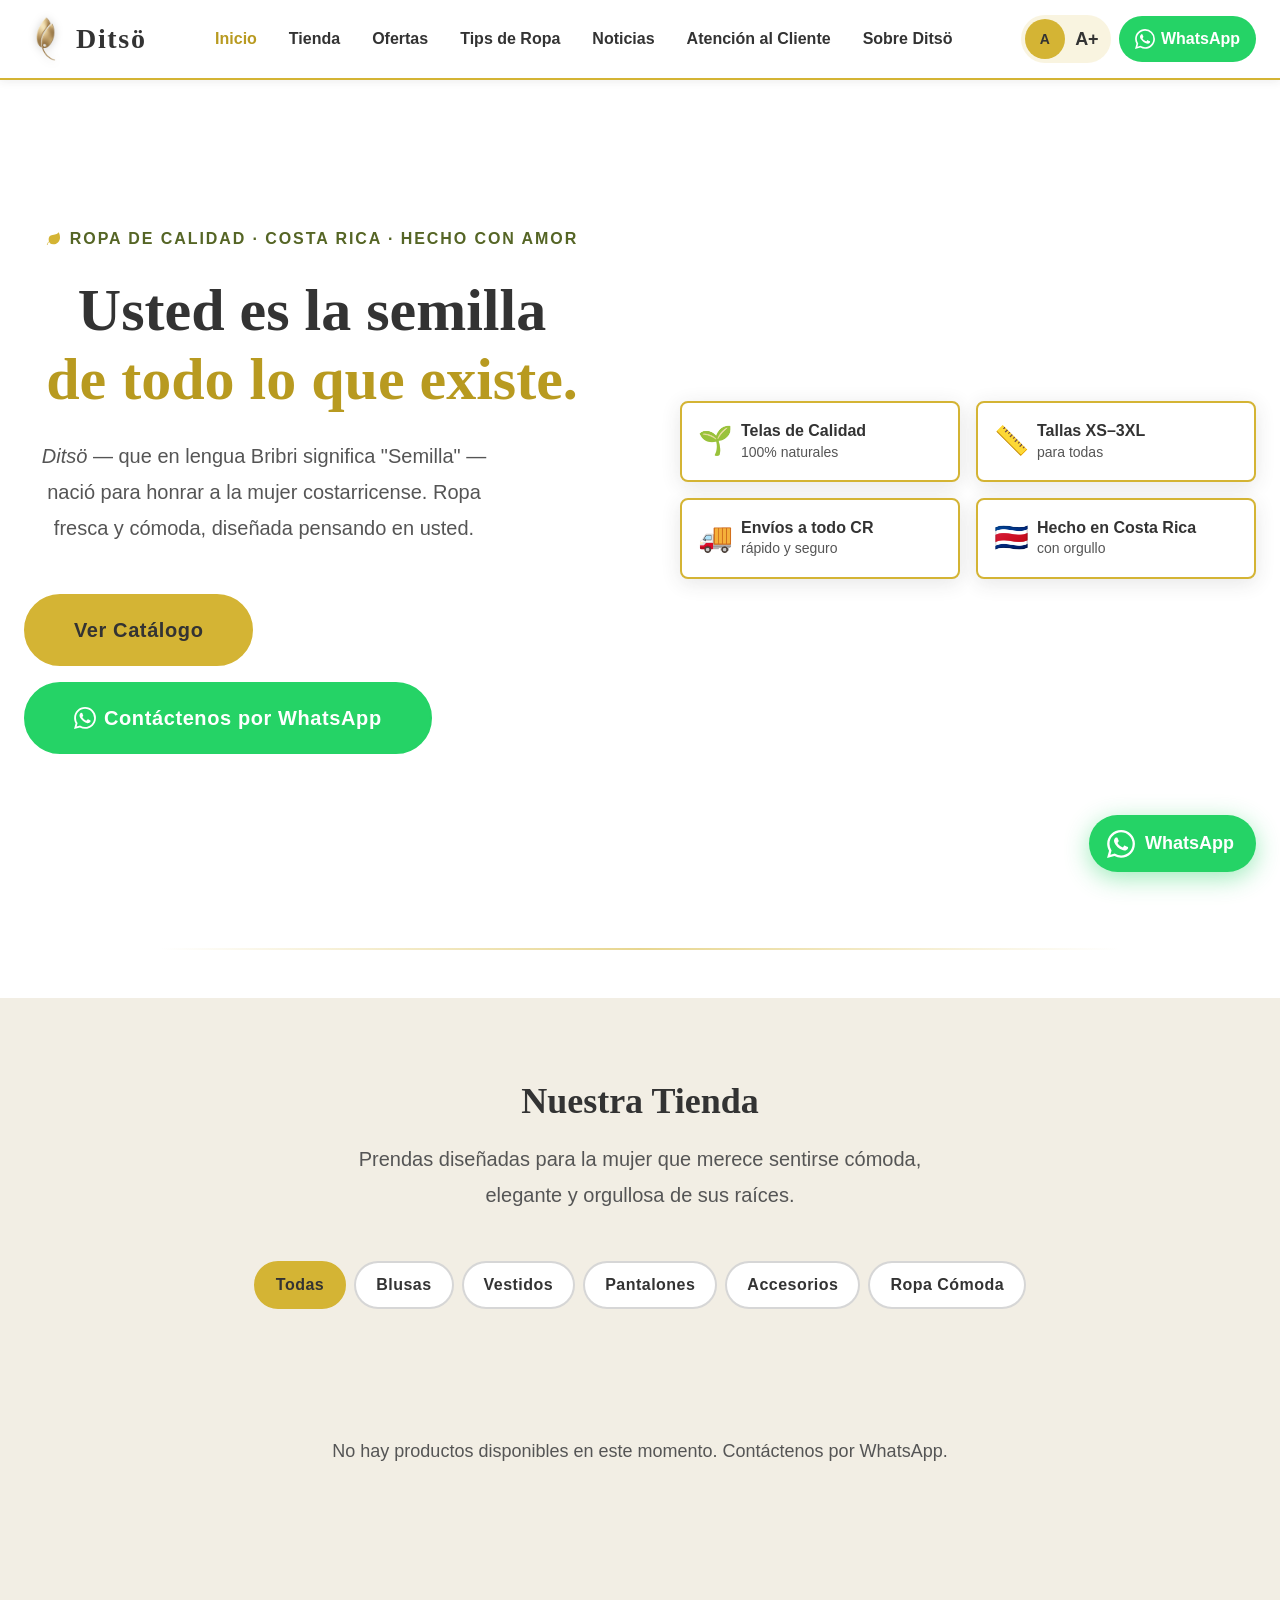
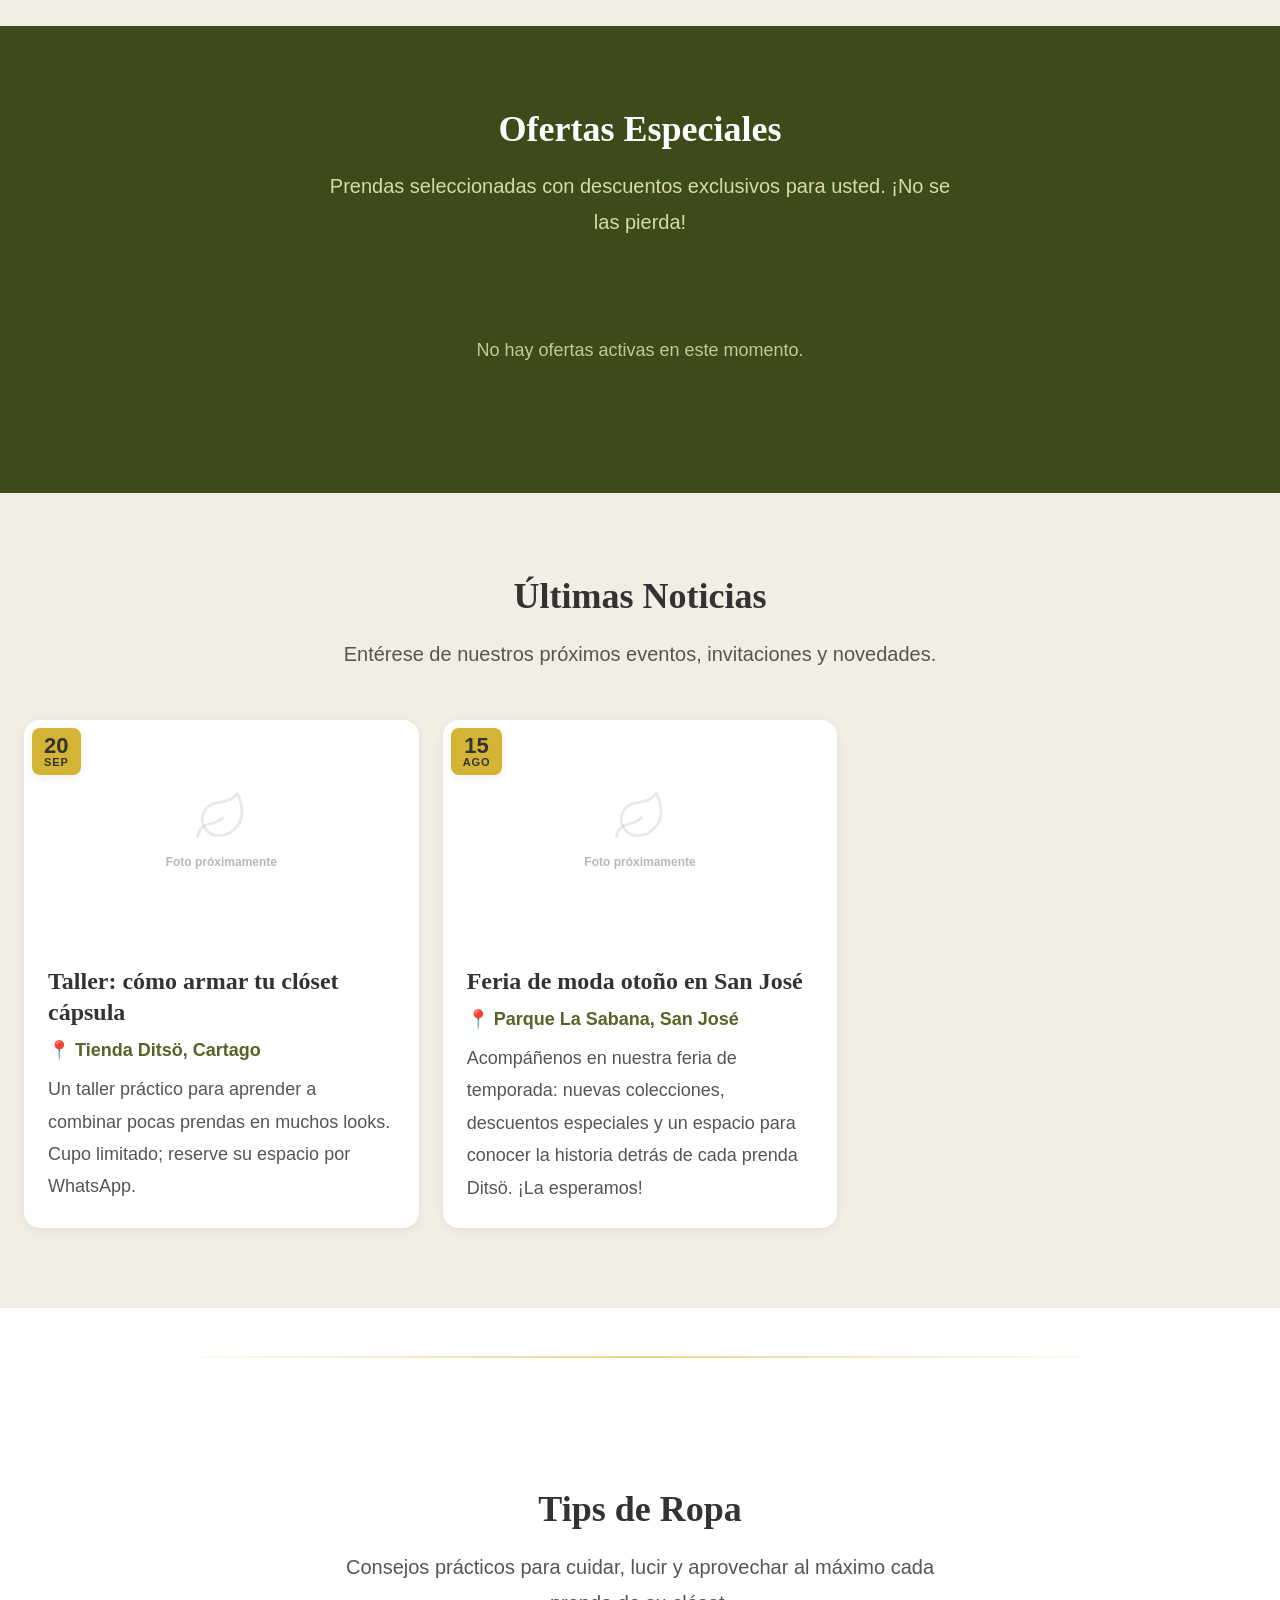
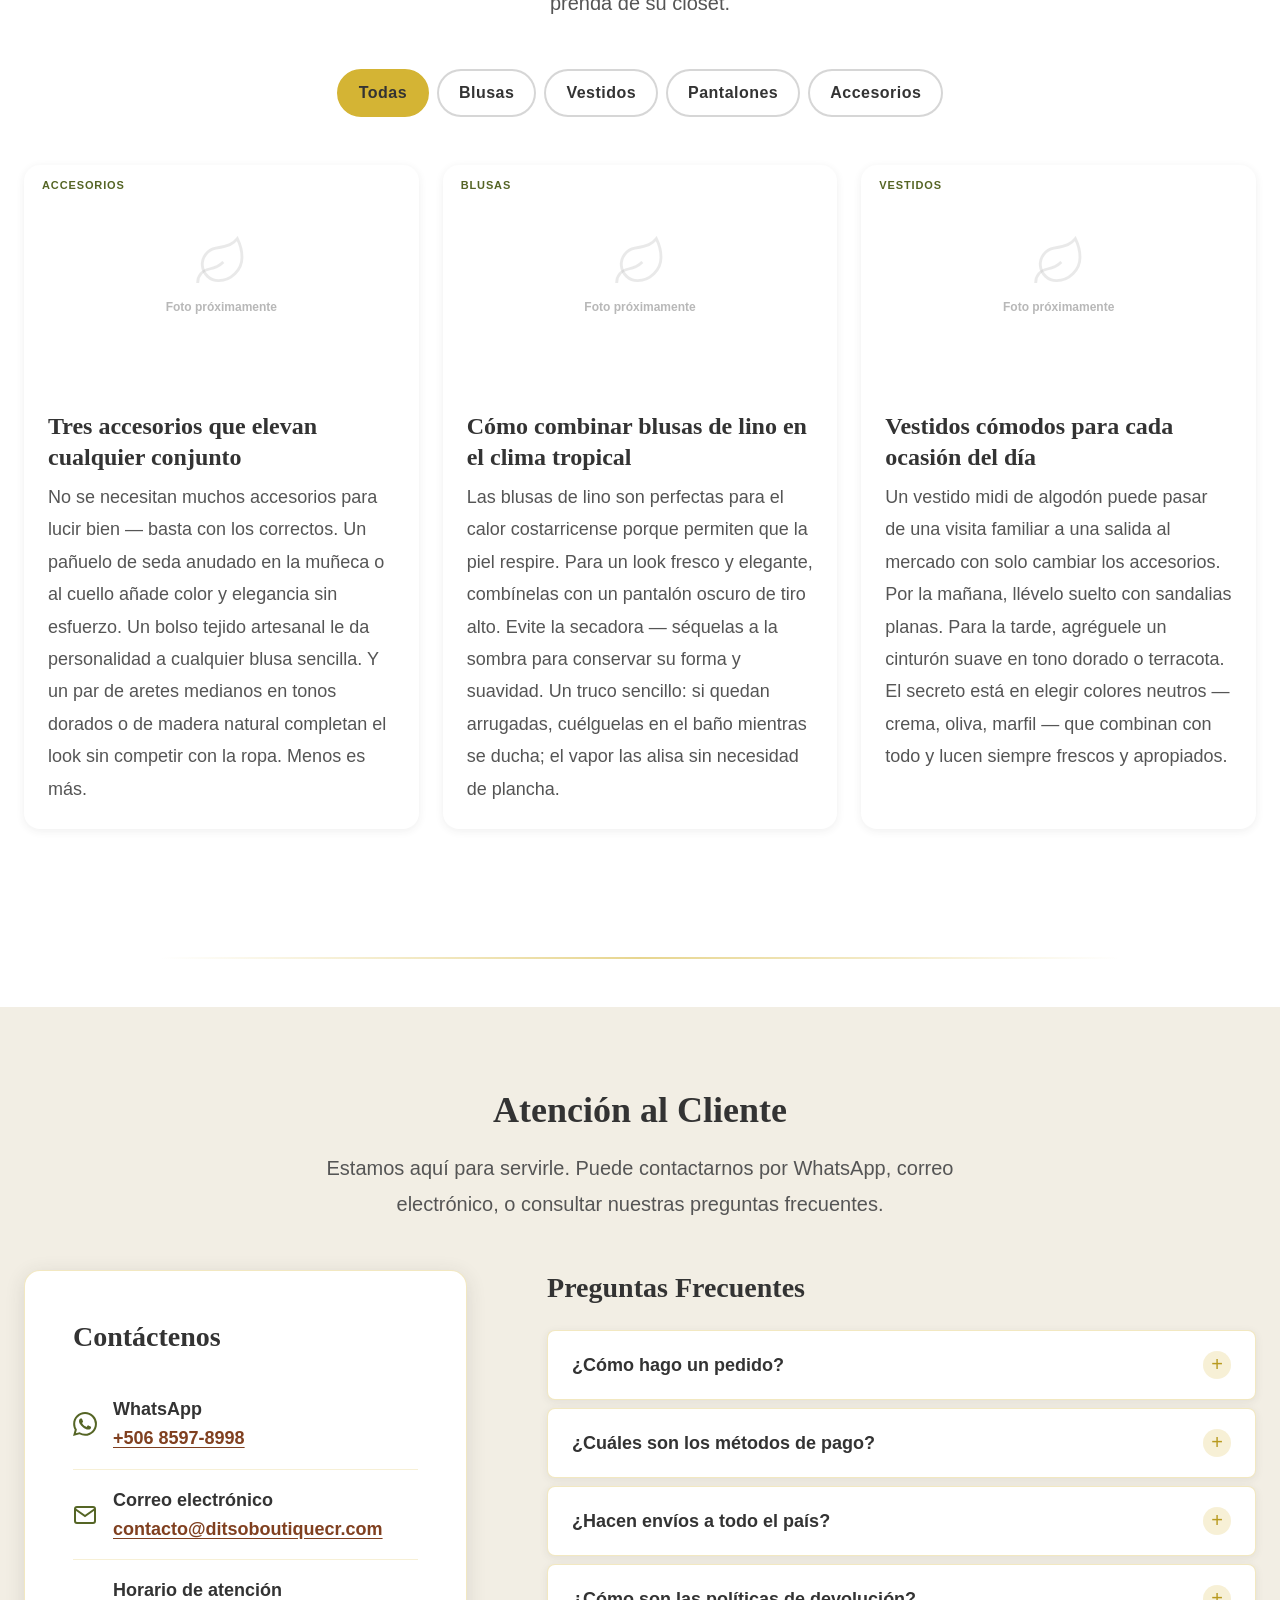
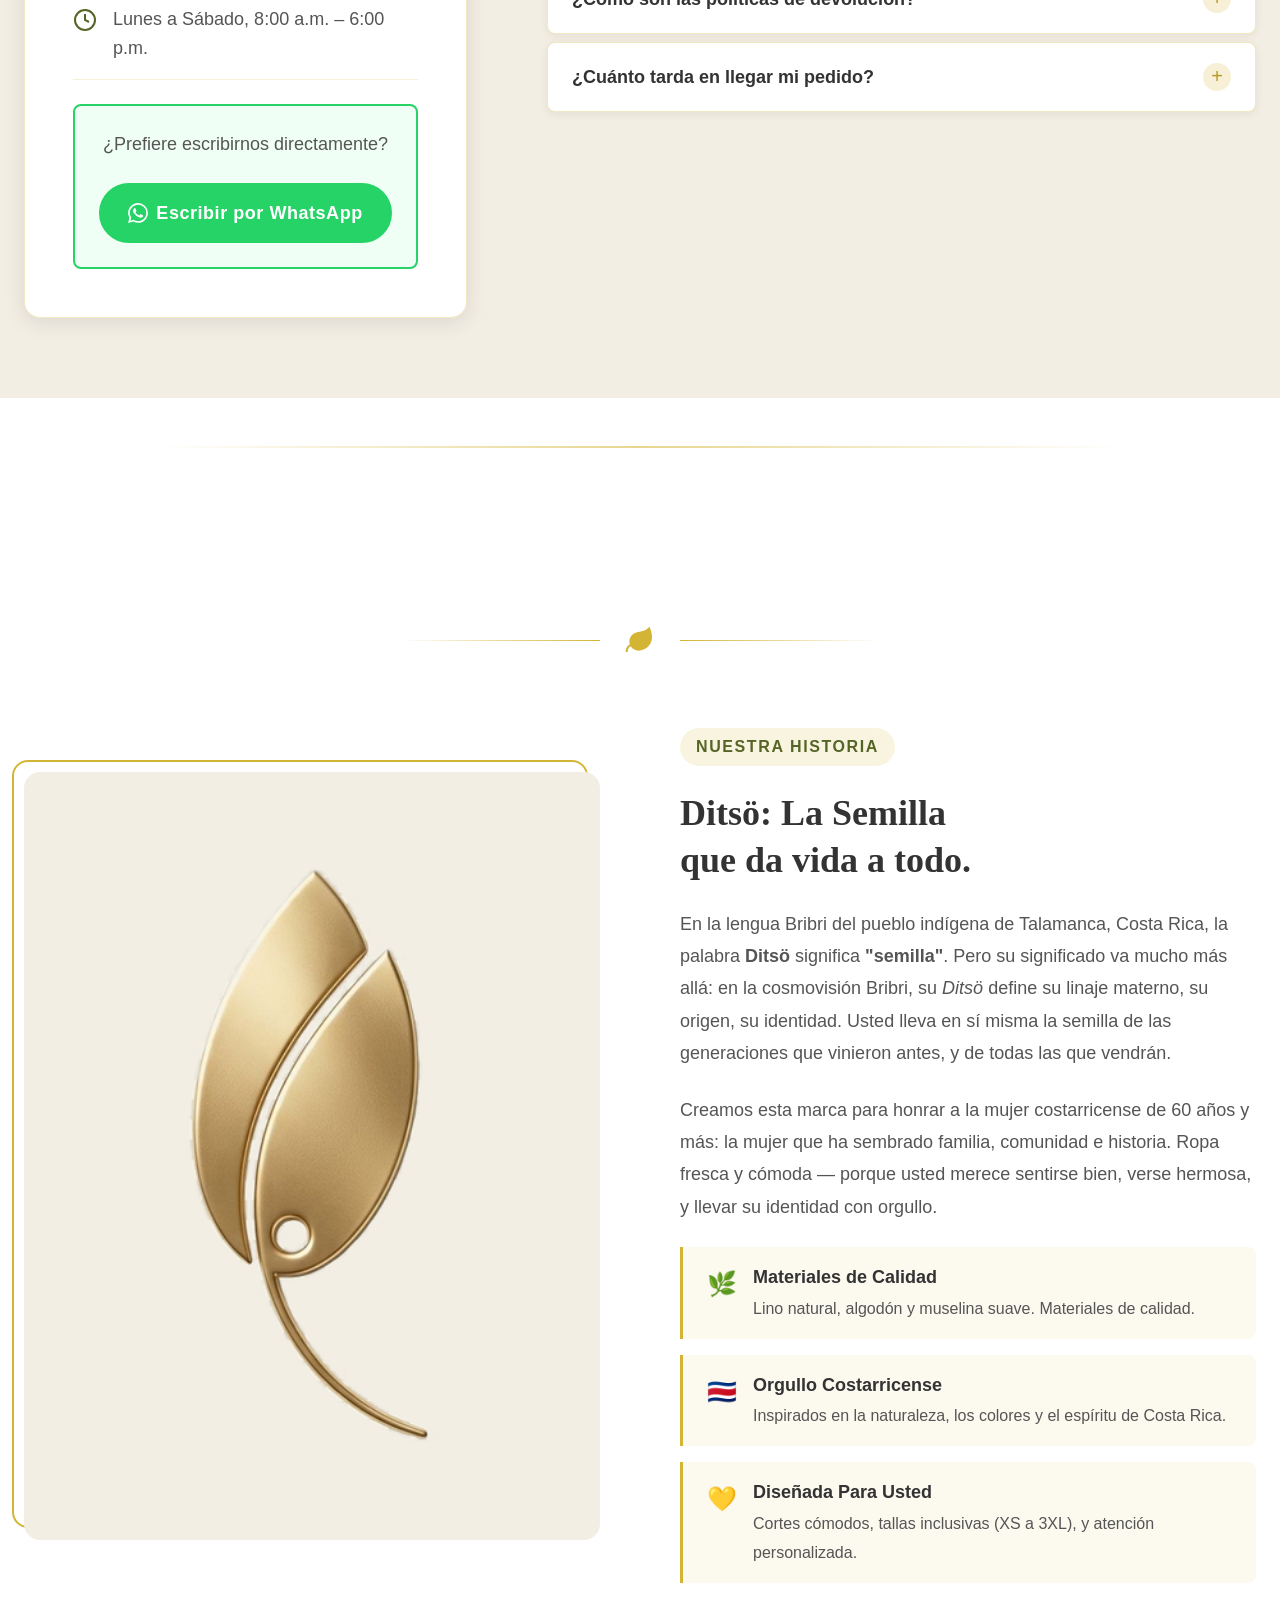
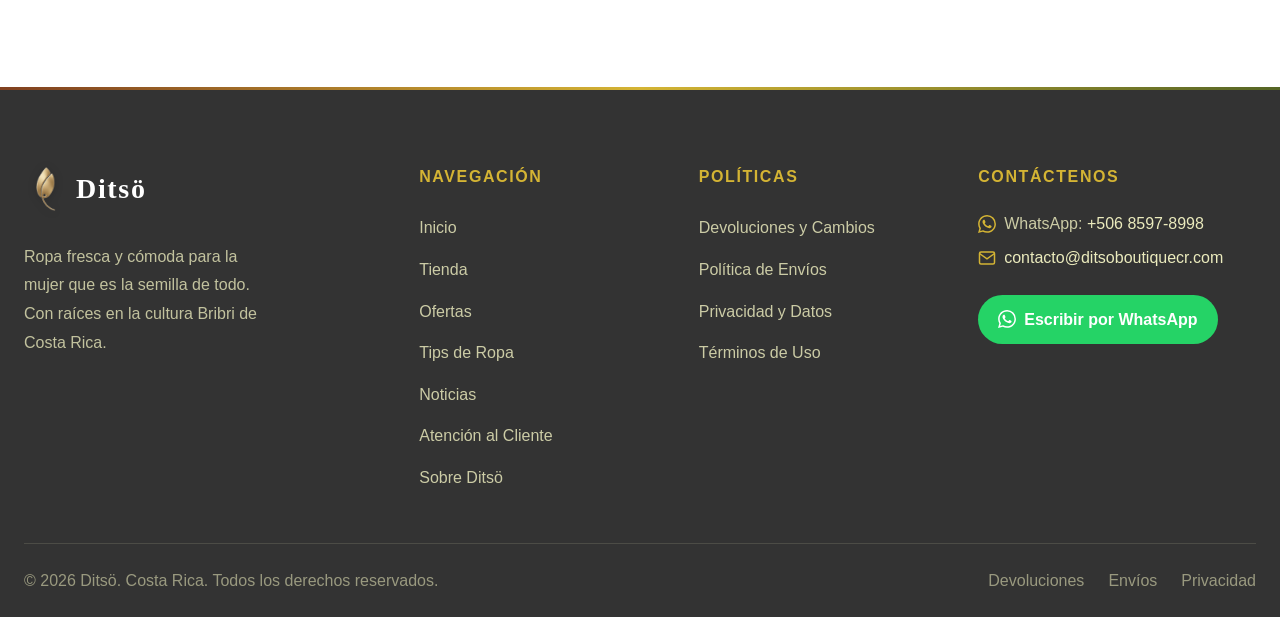
==== commit 894adfca: "UI: lay hero trust badges as a clean 2x2 grid The badges were absolutely positioned at the corners o" ====
--- a/index.html
+++ b/index.html
@@ -31,9 +31,11 @@
     font-src 'self' https://fonts.gstatic.com;
     img-src 'self' data: https://via.placeholder.com https://placehold.co;
     connect-src 'self';
+    object-src 'none';
     frame-ancestors 'none';
     base-uri 'self';
-    form-action 'self'
+    form-action 'self';
+    upgrade-insecure-requests
   ">
 
   <!-- No enviar Referer al navegar a sitios externos (privacidad) -->
@@ -309,33 +311,35 @@
                 <span>Fotografía principal<br>(por agregar)</span>
               </div>
             </div>
-            <!-- Sellos de confianza -->
-            <div class="hero__badge hero__badge--bl">
-              <span class="hero__badge-icon">🌱</span>
-              <div class="hero__badge-text">
-                Telas de Calidad<br>
-                <span class="hero__badge-sub">100% naturales</span>
-              </div>
-            </div>
-            <div class="hero__badge hero__badge--tr">
-              <span class="hero__badge-icon">📏</span>
-              <div class="hero__badge-text">
-                Tallas XS–3XL<br>
-                <span class="hero__badge-sub">para todas</span>
-              </div>
-            </div>
-            <div class="hero__badge hero__badge--tl">
-              <span class="hero__badge-icon">🚚</span>
-              <div class="hero__badge-text">
-                Envíos a todo CR<br>
-                <span class="hero__badge-sub">rápido y seguro</span>
-              </div>
-            </div>
-            <div class="hero__badge hero__badge--br">
-              <span class="hero__badge-icon">🇨🇷</span>
-              <div class="hero__badge-text">
-                Hecho en Costa Rica<br>
-                <span class="hero__badge-sub">con orgullo</span>
+            <!-- Sellos de confianza — panel 2×2 -->
+            <div class="hero__badges">
+              <div class="hero__badge">
+                <span class="hero__badge-icon">🌱</span>
+                <div class="hero__badge-text">
+                  Telas de Calidad<br>
+                  <span class="hero__badge-sub">100% naturales</span>
+                </div>
+              </div>
+              <div class="hero__badge">
+                <span class="hero__badge-icon">📏</span>
+                <div class="hero__badge-text">
+                  Tallas XS–3XL<br>
+                  <span class="hero__badge-sub">para todas</span>
+                </div>
+              </div>
+              <div class="hero__badge">
+                <span class="hero__badge-icon">🚚</span>
+                <div class="hero__badge-text">
+                  Envíos a todo CR<br>
+                  <span class="hero__badge-sub">rápido y seguro</span>
+                </div>
+              </div>
+              <div class="hero__badge">
+                <span class="hero__badge-icon">🇨🇷</span>
+                <div class="hero__badge-text">
+                  Hecho en Costa Rica<br>
+                  <span class="hero__badge-sub">con orgullo</span>
+                </div>
               </div>
             </div>
           </div><!-- /hero__image -->
@@ -670,7 +674,7 @@
           <!-- Imagen -->
           <div class="sobre-ditso__image-col reveal">
             <div class="sobre-ditso__image-frame">
-              <img src="assets/brand/logo.png" alt="Logo de Ditsö" class="sobre-ditso__brand-img" loading="lazy" decoding="async">
+              <img src="assets/brand/logo.png" alt="Logo de Ditsö" class="sobre-ditso__brand-img" width="200" height="457" loading="lazy" decoding="async">
             </div>
             <div class="sobre-ditso__deco-border" aria-hidden="true"></div>
           </div>
--- a/css/styles.min.css
+++ b/css/styles.min.css
@@ -1 +1 @@
-@keyframes wa-pulse{0%,to{box-shadow:0 6px 24px rgba(37,211,102,.45)}50%{box-shadow:0 6px 32px rgba(37,211,102,.75),0 0 0 10px rgba(37,211,102,.12)}}:root{--color-gold:#D4B434;--color-gold-dark:#B89A20;--color-graphite:#333333;--color-cream:#FFFFFF;--color-cream-dark:#F0F0F0;--color-olive:#556525;--color-olive-light:#6E8030;--color-terracotta:#804020;--color-white:#FFFFFF;--color-black:#1A1A1A;--color-text-primary:#333333;--color-text-secondary:#555555;--color-text-light:#FFFFFF;--color-text-muted:#777777;--bg-main:#FFFFFF;--bg-section-alt:#F2EEE4;--bg-olive:#3D4A1A;--bg-terracotta:#6B3318;--font-display:'Bodoni Moda', Georgia, serif;--font-body:'Montserrat', Arial, sans-serif;--text-xs:16px;--text-sm:18px;--text-base:18px;--text-md:20px;--text-lg:24px;--text-xl:28px;--text-2xl:36px;--text-3xl:48px;--text-4xl:60px;--leading-tight:1.3;--leading-normal:1.6;--leading-relaxed:1.8;--space-xs:8px;--space-sm:16px;--space-md:24px;--space-lg:48px;--space-xl:80px;--space-2xl:120px;--radius-sm:4px;--radius-md:8px;--radius-lg:16px;--radius-pill:50px;--shadow-sm:0 2px 8px rgba(51,51,51,0.08);--shadow-md:0 4px 20px rgba(51,51,51,0.12);--shadow-lg:0 8px 40px rgba(51,51,51,0.18);--transition-fast:0.2s ease;--transition-base:0.3s ease;--font-scale:1;--header-height:80px}body.font-large{--text-sm:21px;--text-base:21px;--text-md:24px;--text-lg:28px;--text-xl:32px;--text-2xl:42px;--text-3xl:54px}*,::after,::before{box-sizing:border-box;margin:0;padding:0}html{scroll-behavior:smooth;font-size:16px;-webkit-text-size-adjust:100%}body,button{font-family:var(--font-body)}body{font-size:var(--text-base);background-color:var(--bg-main);overflow-x:hidden}img{max-width:100%;height:auto;display:block}a{color:inherit;text-decoration:none}ol,ul{list-style:none}button{cursor:pointer;border:0;background:0 0}table{border-collapse:collapse;width:100%}h1,h2,h3,h4,h5,h6{font-family:var(--font-display);line-height:var(--leading-tight);color:var(--color-graphite);font-weight:700}h1{font-size:var(--text-3xl)}h2{font-size:var(--text-2xl)}h3{font-size:var(--text-xl)}h4{font-size:var(--text-lg)}body,p{line-height:var(--leading-normal);color:var(--color-text-primary)}.lead{font-size:var(--text-md);line-height:var(--leading-relaxed);color:var(--color-text-secondary)}.skip-link,p{font-size:var(--text-base)}.skip-link{position:absolute;top:-100px;left:var(--space-sm);background:var(--color-gold);color:var(--color-graphite);padding:var(--space-sm) var(--space-md);font-weight:700;border-radius:var(--radius-md);z-index:9999;transition:top var(--transition-fast)}.skip-link:focus{top:var(--space-sm)}.container{width:100%;max-width:1280px;margin:0 auto;padding:0 var(--space-md)}.section-padding{padding:var(--space-xl)0}.text-center{text-align:center}.text-gold{color:var(--color-gold)}.text-olive{color:var(--color-olive)}.visually-hidden{position:absolute;width:1px;height:1px;padding:0;margin:-1px;overflow:hidden;clip:rect(0,0,0,0);white-space:nowrap;border:0}.leaf-divider{display:flex;align-items:center;justify-content:center;gap:var(--space-md);margin:var(--space-lg)0}.leaf-divider::after,.leaf-divider::before{content:"";flex:1;height:1px;background:linear-gradient(to right,transparent,var(--color-gold));max-width:200px}.leaf-divider::after{background:linear-gradient(to left,transparent,var(--color-gold))}.leaf-divider .leaf-icon{color:var(--color-gold);width:32px;height:32px;flex-shrink:0}.section-title{font-family:var(--font-display);font-size:var(--text-2xl);color:var(--color-graphite);margin-bottom:var(--space-sm)}.section-subtitle{font-size:var(--text-md);color:var(--color-text-secondary);line-height:var(--leading-relaxed);max-width:640px;margin:0 auto var(--space-lg)}.btn{display:inline-flex;align-items:center;justify-content:center;gap:var(--space-xs);min-height:52px;padding:14px var(--space-md);font-family:var(--font-body);font-size:var(--text-base);font-weight:700;border-radius:var(--radius-pill);transition:background var(--transition-base),color var(--transition-base),transform var(--transition-fast),box-shadow var(--transition-base);text-align:center;letter-spacing:.03em;cursor:pointer;border:2px solid transparent;white-space:nowrap}.btn:focus-visible{outline:3px solid var(--color-gold);outline-offset:3px}.btn-outline,.btn-primary{color:var(--color-graphite)}.btn-primary{background:var(--color-gold);border-color:var(--color-gold)}.btn-primary:hover{background:var(--color-gold-dark);border-color:var(--color-gold-dark);transform:translateY(-2px);box-shadow:var(--shadow-md)}.btn-outline{background:0 0;border-color:var(--color-graphite)}.btn-outline:hover{background:var(--color-graphite);color:var(--color-cream);transform:translateY(-2px)}.btn-outline-light{background:0 0;color:var(--color-cream);border-color:var(--color-cream)}.btn-outline-light:hover{background:var(--color-cream);color:var(--color-graphite)}.btn-whatsapp{background:#25d366;color:var(--color-white);border-color:#25d366;font-size:var(--text-base)}.btn-whatsapp:hover{background:#1eaf55;border-color:#1eaf55;transform:translateY(-2px);box-shadow:var(--shadow-md)}.btn-sm,.nav-list a{font-size:var(--text-xs);min-height:44px}.btn-sm{padding:10px var(--space-sm)}.btn-lg{min-height:60px;padding:18px var(--space-lg);font-size:var(--text-md)}.site-header{position:sticky;top:0;z-index:1000;background:var(--color-cream);border-bottom:2px solid var(--color-gold);box-shadow:var(--shadow-sm);height:var(--header-height)}.header-inner,.logo,.site-header{display:flex;align-items:center}.header-inner{justify-content:space-between;gap:var(--space-md);width:100%}.logo{gap:var(--space-xs);text-decoration:none;flex-shrink:0}.logo__isotipo{color:var(--color-gold);flex-shrink:0}.logo__wordmark{font-family:var(--font-display);font-size:var(--text-xl);font-weight:700;color:var(--color-graphite);letter-spacing:.06em;line-height:1}.main-nav{flex:1;display:flex;justify-content:center}.nav-list{display:flex;align-items:center;gap:4px;list-style:none}.nav-list a{display:inline-block;padding:10px 14px;font-family:var(--font-body);font-weight:600;color:var(--color-graphite);border-radius:var(--radius-sm);transition:color var(--transition-fast),background var(--transition-fast);white-space:nowrap;line-height:24px}.nav-list a:focus-visible,.nav-list a:hover{color:var(--color-terracotta);background:rgba(212,180,52,.12);outline:0}.nav-list a.active{color:var(--color-gold-dark);font-weight:700}.header-controls{display:flex;align-items:center;gap:var(--space-xs);flex-shrink:0}.font-toggle,.font-toggle__btn{display:flex;align-items:center;border-radius:var(--radius-pill)}.font-toggle{gap:2px;background:rgba(212,180,52,.15);padding:4px}.font-toggle__btn{justify-content:center;min-width:40px;min-height:40px;font-family:var(--font-body);font-weight:700;color:var(--color-graphite);background:0 0;transition:background var(--transition-fast),color var(--transition-fast);border:0;cursor:pointer}.font-toggle__btn.active,.font-toggle__btn:hover{background:var(--color-gold);color:var(--color-graphite)}.font-toggle__btn--normal{font-size:14px}.font-toggle__btn--large{font-size:18px}.cart-btn{position:relative;display:flex;align-items:center;justify-content:center;width:48px;height:48px;border-radius:50%;background:0 0;color:var(--color-graphite);transition:background var(--transition-fast);border:2px solid transparent}.cart-btn:hover{background:rgba(212,180,52,.15);border-color:var(--color-gold)}.cart-btn svg{width:24px;height:24px}.cart-badge,.header-whatsapp{display:flex;align-items:center;color:var(--color-white);font-weight:700}.cart-badge{position:absolute;top:4px;right:4px;background:var(--color-terracotta);font-size:11px;width:18px;height:18px;border-radius:50%;justify-content:center;line-height:1}.header-whatsapp{gap:6px;background:#25d366;padding:10px 16px;border-radius:var(--radius-pill);font-size:var(--text-xs);min-height:44px;transition:background var(--transition-fast),transform var(--transition-fast);white-space:nowrap}.header-whatsapp:hover{background:#1eaf55;transform:translateY(-1px)}.header-whatsapp svg{width:20px;height:20px;flex-shrink:0}.hamburger{display:none;flex-direction:column;justify-content:center;align-items:center;width:48px;height:48px;gap:5px;border-radius:var(--radius-sm);background:0 0;border:2px solid var(--color-graphite);cursor:pointer;transition:border-color var(--transition-fast)}.hamburger:hover{border-color:var(--color-gold)}.hamburger span{display:block;width:22px;height:2px;background:var(--color-graphite);border-radius:2px;transition:transform var(--transition-base),opacity var(--transition-base)}.hamburger[aria-expanded=true] span:nth-child(1){transform:translateY(7px) rotate(45deg)}.hamburger[aria-expanded=true] span:nth-child(2){opacity:0}.hamburger[aria-expanded=true] span:nth-child(3){transform:translateY(-7px) rotate(-45deg)}.mobile-nav{display:none;position:fixed;inset:0;top:var(--header-height);background:var(--color-cream);z-index:999;padding:var(--space-lg) var(--space-md);border-top:2px solid var(--color-gold);overflow-y:auto;transform:translateX(100%);transition:transform var(--transition-base)}.mobile-nav.open{transform:translateX(0)}.mobile-nav__list{display:flex;flex-direction:column;gap:var(--space-xs);margin-bottom:var(--space-lg)}.mobile-nav__list a{display:block;padding:18px var(--space-md);font-size:var(--text-xl);font-family:var(--font-display);font-weight:700;color:var(--color-graphite);border-radius:var(--radius-md);border-left:4px solid transparent;transition:all var(--transition-fast)}.mobile-nav__list a:hover{border-left-color:var(--color-gold);background:rgba(212,180,52,.12);color:var(--color-terracotta)}.mobile-nav__footer{border-top:1px solid rgba(212,180,52,.4);padding-top:var(--space-md)}.hero{position:relative;min-height:calc(100vh - var(--header-height));background-color:var(--color-cream);display:flex;align-items:center;overflow:hidden}.hero__accent,.hero__accent-bottom{position:absolute;border-radius:50%;pointer-events:none}.hero__accent{top:-60px;right:-60px;width:400px;height:400px}.hero__accent-bottom{bottom:-80px;left:-80px;width:350px;height:350px}.hero__inner{position:relative;z-index:1;display:grid;grid-template-columns:1fr 1fr;gap:var(--space-xl);align-items:center;padding:var(--space-xl)0}.hero__eyebrow,.hero__title{margin-bottom:var(--space-md)}.hero__eyebrow{display:inline-flex;align-items:center;gap:var(--space-xs);font-size:var(--text-xs);font-weight:700;letter-spacing:.12em;text-transform:uppercase;color:var(--color-olive)}.hero__eyebrow svg{width:16px;height:16px;color:var(--color-gold)}.hero__title{font-family:var(--font-display);font-size:clamp(var(--text-2xl),5vw,var(--text-4xl));line-height:1.15;color:var(--color-graphite)}.hero__title .highlight{color:var(--color-gold-dark);display:block}.hero__subtitle{font-size:var(--text-md);line-height:var(--leading-relaxed);color:var(--color-text-secondary);margin-bottom:var(--space-lg);max-width:480px}.hero__ctas{display:flex;flex-wrap:wrap;gap:var(--space-sm);align-items:center}.hero__image{position:relative}.hero__image-frame{width:100%;aspect-ratio:4/5;background:linear-gradient(135deg,#e8dfa0 0,#d4c87a 50%,#c4b060 100%);border-radius:var(--radius-lg);display:flex;align-items:center;justify-content:center;box-shadow:var(--shadow-lg);overflow:hidden;position:relative}.hero__image-frame img,.sobre-ditso__image-frame img{width:100%;height:100%;object-fit:cover}.hero__image-placeholder{display:flex;flex-direction:column;align-items:center;gap:var(--space-sm);color:rgba(51,51,51,.4);font-size:var(--text-xs);font-weight:600;text-align:center;padding:var(--space-md)}.hero__image-placeholder svg{width:80px;height:80px;opacity:.3}.hero__badge{position:absolute;z-index:2;max-width:48%;background:var(--color-cream);border:2px solid var(--color-gold);border-radius:var(--radius-md);padding:var(--space-xs) var(--space-sm);box-shadow:var(--shadow-md);display:flex;align-items:center;gap:var(--space-xs)}.hero__badge--bl{bottom:var(--space-sm);left:var(--space-sm)}.hero__badge--tr{top:var(--space-sm);right:var(--space-sm)}.hero__badge--tl{top:var(--space-sm);left:var(--space-sm)}.hero__badge--br{bottom:var(--space-sm);right:var(--space-sm)}.hero__badge-text{font-size:var(--text-xs);font-weight:700;color:var(--color-graphite);line-height:1.3}.hero__badge-sub{font-weight:400;font-size:14px;color:var(--color-text-secondary)}.hero__badge-icon{font-size:28px}@media (max-width:768px){.hero__badge--br,.hero__badge--tl,.hero__badge--tr{display:none}}.sobre-ditso{background:var(--bg-main);padding:var(--space-xl)0}.sobre-ditso__inner{display:grid;grid-template-columns:1fr 1fr;gap:var(--space-xl);align-items:center}.sobre-ditso__image-col{position:relative}.sobre-ditso__image-frame{width:100%;aspect-ratio:3/4;background:linear-gradient(160deg,#c8bd78 0,#a8a050 100%);border-radius:var(--radius-lg);overflow:hidden;position:relative}.sobre-ditso__image-frame::before{content:"";position:absolute;inset:0}.sobre-ditso__image-frame .sobre-ditso__brand-img{object-fit:contain;padding:16%;box-sizing:border-box;background-color:var(--bg-section-alt)}.sobre-ditso__deco-border{position:absolute;top:-12px;left:-12px;right:12px;bottom:12px;border:2px solid var(--color-gold);border-radius:var(--radius-lg);z-index:-1}.sobre-ditso__content{padding:var(--space-md)0}.sobre-ditso__tag{display:inline-block;background:rgba(212,180,52,.15);color:var(--color-olive);font-size:var(--text-xs);font-weight:700;letter-spacing:.1em;text-transform:uppercase;padding:6px 16px;border-radius:var(--radius-pill);margin-bottom:var(--space-md)}.sobre-ditso__title{font-family:var(--font-display);font-size:var(--text-2xl);color:var(--color-graphite);margin-bottom:var(--space-md);line-height:var(--leading-tight)}.sobre-ditso__body{font-size:var(--text-base);line-height:var(--leading-relaxed);color:var(--color-text-secondary);margin-bottom:var(--space-md)}.sobre-ditso__body+.sobre-ditso__body{margin-top:var(--space-sm)}.sobre-ditso__values{display:flex;flex-direction:column;gap:var(--space-sm);margin-top:var(--space-md)}.sobre-ditso__value-item{display:flex;align-items:flex-start;gap:var(--space-sm);padding:var(--space-sm) var(--space-md);background:rgba(212,180,52,.08);border-left:3px solid var(--color-gold);border-radius:0 var(--radius-md) var(--radius-md)0}.sobre-ditso__value-icon{font-size:24px;flex-shrink:0;margin-top:2px}.sobre-ditso__value-text strong{display:block;font-size:var(--text-base);color:var(--color-graphite);margin-bottom:2px}.sobre-ditso__value-text span{font-size:var(--text-xs);color:var(--color-text-secondary)}.tienda{background:var(--bg-section-alt);padding:var(--space-xl)0}.tienda__header{text-align:center;margin-bottom:var(--space-lg)}.category-filters{display:flex;flex-wrap:wrap;gap:var(--space-xs);justify-content:center;margin-bottom:var(--space-lg);padding:0 var(--space-sm)}.filter-btn{min-height:48px;padding:10px 20px;font-size:var(--text-xs);font-weight:700;font-family:var(--font-body);color:var(--color-graphite);background:var(--color-cream);border:2px solid rgba(51,51,51,.2);border-radius:var(--radius-pill);cursor:pointer;transition:all var(--transition-fast);letter-spacing:.03em}.filter-btn:hover{border-color:var(--color-gold);color:var(--color-terracotta);background:rgba(212,180,52,.1)}.filter-btn.active{background:var(--color-gold);color:var(--color-graphite);border-color:var(--color-gold)}.filter-btn:focus-visible{outline:3px solid var(--color-gold);outline-offset:2px}.products-grid{display:grid;grid-template-columns:repeat(auto-fill,minmax(280px,1fr));gap:var(--space-md)}.product-card{background:var(--color-white);border-radius:var(--radius-lg);overflow:hidden;box-shadow:var(--shadow-sm);transition:transform var(--transition-base),box-shadow var(--transition-base);display:flex;flex-direction:column;will-change:transform}.product-card:hover{transform:translateY(-4px);box-shadow:var(--shadow-md)}.product-card__image{position:relative;aspect-ratio:4/5;overflow:hidden;background:linear-gradient(135deg,#eee8c0 0,#d8ce94 100%)}.product-card__image img{width:100%;height:100%;object-fit:cover;transition:transform var(--transition-base)}.noticia-card:hover .noticia-card__image img,.product-card:hover .product-card__image img,.tip-card:hover .tip-card__image img{transform:scale(1.04)}.product-card__image-placeholder{width:100%;height:100%;display:flex;flex-direction:column;align-items:center;justify-content:center;gap:var(--space-xs);color:rgba(51,51,51,.35);font-size:12px;font-weight:600;text-align:center}.noticia-card__image-placeholder svg,.product-card__image-placeholder svg,.tip-card__image-placeholder svg{width:56px;height:56px;opacity:.3}.product-card__category-badge,.product-card__offer-badge{position:absolute;top:var(--space-xs);font-size:11px;font-weight:700;padding:4px 10px;border-radius:var(--radius-pill)}.product-card__category-badge{left:var(--space-xs);background:rgba(255,255,255,.9);color:var(--color-olive);text-transform:uppercase;letter-spacing:.08em}.product-card__offer-badge{right:var(--space-xs);background:var(--color-terracotta);color:var(--color-white)}.oferta-card__thumbs,.product-card__thumbs{display:flex;flex-wrap:wrap;gap:var(--space-xs);padding:var(--space-xs) var(--space-md)0}.oferta-card__thumb,.product-card__thumb{width:52px;height:52px;padding:0;border:2px solid transparent;border-radius:var(--radius-sm);overflow:hidden;cursor:pointer;background:var(--color-cream-dark);transition:border-color .2s ease,transform .2s ease}.oferta-card__thumb img,.product-card__thumb img{width:100%;height:100%;object-fit:cover;display:block}.oferta-card__thumb:hover,.product-card__thumb:hover{transform:translateY(-2px)}.oferta-card__thumb.active,.product-card__thumb.active{border-color:var(--color-gold)}.oferta-card__thumb:focus-visible,.product-card__thumb:focus-visible{outline:2px solid var(--color-gold);outline-offset:2px}.product-card__body{padding:var(--space-md);flex:1;display:flex;flex-direction:column;gap:var(--space-xs)}.product-card__name{font-family:var(--font-display);font-size:var(--text-lg);color:var(--color-graphite);line-height:var(--leading-tight)}.product-card__description{font-size:var(--text-xs);color:var(--color-text-secondary);line-height:var(--leading-normal);flex:1}.product-card__pricing{display:flex;align-items:baseline;gap:var(--space-xs);margin-top:auto}.product-card__price{font-family:var(--font-display);font-size:var(--text-xl);font-weight:700;color:var(--color-graphite)}.product-card__price-original{font-size:var(--text-sm);color:var(--color-text-muted);text-decoration:line-through}.product-card__actions{display:flex;flex-direction:column;gap:var(--space-xs);padding:0 var(--space-md) var(--space-md)}.product-card__actions .btn{width:100%;justify-content:center}.ofertas{background:var(--bg-olive);padding:var(--space-xl)0;position:relative;overflow:hidden}.ofertas::before{content:"";position:absolute;inset:0;pointer-events:none}.ofertas__header{text-align:center;position:relative;z-index:1;margin-bottom:var(--space-lg)}.ofertas__header .section-title{color:var(--color-cream)}.ofertas__header .section-subtitle{color:rgba(255,255,204,.8)}.ofertas__grid{position:relative;z-index:1;display:grid;grid-template-columns:repeat(auto-fill,minmax(260px,1fr));gap:var(--space-md);max-width:1000px;margin:0 auto}.oferta-card{background:var(--color-cream);border-radius:var(--radius-lg);overflow:hidden;box-shadow:var(--shadow-lg);display:flex;flex-direction:column;transition:transform var(--transition-base)}.oferta-card:hover{transform:translateY(-6px)}.oferta-card__image{position:relative;aspect-ratio:4/5;background:linear-gradient(135deg,#c8bd78 0,#a8a050 100%);overflow:hidden}.oferta-card__image img{width:100%;height:100%;object-fit:cover}.oferta-badge{position:absolute;top:var(--space-sm);left:var(--space-sm);background:var(--color-terracotta);color:var(--color-white);font-size:12px;font-weight:700;text-transform:uppercase;letter-spacing:.08em;padding:6px 14px;border-radius:var(--radius-pill);box-shadow:0 2px 8px rgba(128,64,32,.4)}.oferta-card__body{padding:var(--space-md);flex:1;display:flex;flex-direction:column}.oferta-card__name{font-family:var(--font-display);font-size:var(--text-lg);color:var(--color-graphite);margin-bottom:var(--space-xs)}.oferta-card__desc{font-size:var(--text-xs);color:var(--color-text-secondary);line-height:var(--leading-normal);margin-bottom:var(--space-md);flex:1}.oferta-card__pricing{display:flex;align-items:baseline;gap:var(--space-xs);margin-bottom:var(--space-md)}.oferta-card__price{font-family:var(--font-display);font-size:var(--text-xl);font-weight:700;color:var(--color-terracotta)}.oferta-card__price-original{font-size:var(--text-sm);color:var(--color-text-muted);text-decoration:line-through}.oferta-card__discount{font-size:12px;font-weight:700;background:rgba(128,64,32,.1);color:var(--color-terracotta);padding:3px 8px;border-radius:var(--radius-pill);margin-left:auto}.tips{background:var(--bg-main);padding:var(--space-xl)0}.tips__header{text-align:center;margin-bottom:var(--space-lg)}.tip-filter-btn{min-height:48px;padding:10px 20px;font-size:var(--text-xs);font-weight:700;font-family:var(--font-body);color:var(--color-graphite);background:var(--color-white);border:2px solid rgba(51,51,51,.2);border-radius:var(--radius-pill);cursor:pointer;transition:all var(--transition-fast);letter-spacing:.03em}.tip-filter-btn:hover{border-color:var(--color-gold);color:var(--color-terracotta);background:rgba(212,180,52,.1)}.tip-filter-btn.active{background:var(--color-gold);color:var(--color-graphite);border-color:var(--color-gold)}.tip-filter-btn:focus-visible{outline:3px solid var(--color-gold);outline-offset:2px}.tips-grid{display:grid;grid-template-columns:repeat(auto-fill,minmax(320px,1fr));gap:var(--space-md)}.tip-card{background:var(--color-white);border-radius:var(--radius-lg);overflow:hidden;box-shadow:var(--shadow-sm);transition:transform var(--transition-base),box-shadow var(--transition-base);display:flex;flex-direction:column}.noticia-card:hover,.tip-card:hover{transform:translateY(-4px);box-shadow:var(--shadow-md)}.tip-card__image{position:relative;aspect-ratio:16/9;overflow:hidden;background:linear-gradient(135deg,#eee8c0 0,#d8ce94 100%)}.noticia-card__image img,.tip-card__image img{width:100%;height:100%;object-fit:cover;transition:transform var(--transition-base)}.tip-card__image-placeholder{width:100%;height:100%;display:flex;flex-direction:column;align-items:center;justify-content:center;gap:var(--space-xs);color:rgba(51,51,51,.35);font-size:12px;font-weight:600;text-align:center}.tip-card__category-badge{position:absolute;top:var(--space-xs);left:var(--space-xs);background:rgba(255,255,255,.9);color:var(--color-olive);font-size:11px;font-weight:700;text-transform:uppercase;letter-spacing:.08em;padding:4px 10px;border-radius:var(--radius-pill)}.tip-card__body{padding:var(--space-md);flex:1;display:flex;flex-direction:column;gap:var(--space-xs)}.tip-card__title{font-family:var(--font-display);font-size:var(--text-lg);color:var(--color-graphite);line-height:var(--leading-tight)}.tip-card__text{font-size:var(--text-base);color:var(--color-text-secondary);line-height:var(--leading-relaxed)}.noticias{background:var(--bg-section-alt);padding:var(--space-xl)0}.noticias__header{text-align:center;margin-bottom:var(--space-lg)}.noticias__grid{display:grid;grid-template-columns:repeat(auto-fill,minmax(320px,1fr));gap:var(--space-md)}.noticia-card{background:var(--color-white);border-radius:var(--radius-lg);overflow:hidden;box-shadow:var(--shadow-sm);transition:transform var(--transition-base),box-shadow var(--transition-base);display:flex;flex-direction:column}.noticia-card__image{position:relative;aspect-ratio:16/9;overflow:hidden;background:linear-gradient(135deg,#eee8c0 0,#d8ce94 100%)}.noticia-card__image-placeholder{width:100%;height:100%;display:flex;flex-direction:column;align-items:center;justify-content:center;gap:var(--space-xs);color:rgba(51,51,51,.35);font-size:12px;font-weight:600;text-align:center}.noticia-card__date-badge{position:absolute;top:var(--space-xs);left:var(--space-xs);display:flex;flex-direction:column;align-items:center;background:var(--color-gold);color:var(--color-graphite);border-radius:var(--radius-md);padding:6px 12px;line-height:1.05;box-shadow:var(--shadow-sm)}.noticia-card__date-badge strong{font-size:22px;font-weight:800}.noticia-card__date-badge span{font-size:11px;font-weight:700;letter-spacing:.08em}.noticia-card__body{padding:var(--space-md);flex:1;display:flex;flex-direction:column;gap:var(--space-xs)}.noticia-card__title{font-family:var(--font-display);font-size:var(--text-lg);color:var(--color-graphite);line-height:var(--leading-tight)}.noticia-card__location{font-size:var(--text-sm);font-weight:600;color:var(--color-olive)}.noticia-card__text{font-size:var(--text-base);color:var(--color-text-secondary);line-height:var(--leading-relaxed)}.atencion{background:var(--bg-section-alt);padding:var(--space-xl)0}.atencion__inner{display:grid;grid-template-columns:1fr 1.6fr;gap:var(--space-xl);align-items:start}.atencion__contact{position:sticky;top:calc(var(--header-height) + var(--space-md))}.atencion__contact-card{background:var(--color-cream);border-radius:var(--radius-lg);padding:var(--space-lg);box-shadow:var(--shadow-md);border:1px solid rgba(212,180,52,.3)}.atencion__contact-title{font-family:var(--font-display);font-size:var(--text-xl);color:var(--color-graphite);margin-bottom:var(--space-md)}.contact-item{display:flex;align-items:center;gap:var(--space-sm);padding:var(--space-sm)0;border-bottom:1px solid rgba(212,180,52,.2);font-size:var(--text-base);color:var(--color-text-primary)}.contact-item:last-of-type{border-bottom:none;margin-bottom:var(--space-md)}.contact-item svg{width:24px;height:24px;flex-shrink:0;color:var(--color-olive)}.contact-item a{color:var(--color-terracotta);font-weight:600;text-decoration:underline;text-underline-offset:3px}.contact-item a:hover{color:var(--color-gold-dark)}.whatsapp-cta-block{background:#f0fff5;border:2px solid #25d366;border-radius:var(--radius-md);padding:var(--space-md);text-align:center;margin-top:var(--space-md)}.whatsapp-cta-block p{font-size:var(--text-sm);color:var(--color-text-secondary);margin-bottom:var(--space-sm)}.faq-list{display:flex;flex-direction:column;gap:var(--space-xs)}.faq-item{background:var(--color-cream);border-radius:var(--radius-md);border:1px solid rgba(212,180,52,.3);overflow:hidden;box-shadow:var(--shadow-sm)}.faq-question{width:100%;display:flex;align-items:center;justify-content:space-between;gap:var(--space-md);padding:20px var(--space-md);font-family:var(--font-body);font-size:var(--text-base);font-weight:700;color:var(--color-graphite);background:0 0;border:0;cursor:pointer;text-align:left;min-height:64px;transition:background var(--transition-fast),color var(--transition-fast)}.faq-question:hover{background:rgba(212,180,52,.08);color:var(--color-terracotta)}.faq-question:focus-visible{outline:3px solid var(--color-gold);outline-offset:-3px}.faq-icon{width:28px;height:28px;border-radius:50%;background:rgba(212,180,52,.2);color:var(--color-gold-dark);display:flex;align-items:center;justify-content:center;flex-shrink:0;transition:background var(--transition-fast),transform var(--transition-base);font-size:20px;font-weight:300;line-height:1;padding-bottom:2px}.faq-item.open .faq-icon{transform:rotate(45deg);background:var(--color-gold);color:var(--color-graphite)}.faq-answer{max-height:0;overflow:hidden;transition:max-height .35s ease,padding .35s ease}.faq-item.open .faq-answer{max-height:400px}.faq-answer__inner{padding:0 var(--space-md) var(--space-md);font-size:var(--text-base);color:var(--color-text-secondary);line-height:var(--leading-relaxed);border-top:1px solid rgba(212,180,52,.2);padding-top:var(--space-sm)}.site-footer{background:var(--color-graphite);color:var(--color-cream);padding:var(--space-xl)0 var(--space-md);position:relative;overflow:hidden}.footer__inner{position:relative;z-index:1;display:grid;grid-template-columns:1.5fr 1fr 1fr 1.2fr;gap:var(--space-lg);padding-bottom:var(--space-lg);border-bottom:1px solid rgba(255,255,204,.12)}.footer__brand .logo__wordmark{color:var(--color-cream)}.footer__brand .logo__isotipo,.footer__contact-item a:hover,.footer__links a:hover,.footer__policies a:hover{color:var(--color-gold)}.footer__tagline{font-size:var(--text-xs);color:rgba(255,255,204,.7);line-height:var(--leading-relaxed);margin-top:var(--space-sm);max-width:240px}.footer__heading{font-family:var(--font-body);font-size:var(--text-xs);font-weight:700;letter-spacing:.1em;text-transform:uppercase;color:var(--color-gold);margin-bottom:var(--space-md)}.footer__links{display:flex;flex-direction:column;gap:var(--space-xs)}.footer__links a{font-size:var(--text-xs);transition:color var(--transition-fast);padding:4px 0;min-height:32px;align-items:center}.footer__contact-item,.footer__whatsapp-btn{align-items:center;gap:var(--space-xs);font-size:var(--text-xs)}.footer__contact-item,.footer__links a{display:flex;color:rgba(255,255,204,.75)}.footer__contact-item{margin-bottom:var(--space-xs)}.footer__contact-item svg{width:18px;height:18px;color:var(--color-gold);flex-shrink:0}.footer__contact-item a{color:rgba(255,255,204,.9);transition:color var(--transition-fast)}.footer__whatsapp-btn{display:inline-flex;background:#25d366;color:var(--color-white);padding:12px 20px;border-radius:var(--radius-pill);font-weight:700;min-height:48px;transition:background var(--transition-fast);margin-top:var(--space-sm)}.footer__whatsapp-btn:hover{background:#1eaf55}.footer__bottom{position:relative;z-index:1;display:flex;align-items:center;justify-content:space-between;flex-wrap:wrap;gap:var(--space-sm);padding-top:var(--space-md)}.footer__copyright,.footer__policies a{font-size:var(--text-xs);color:rgba(255,255,204,.5)}.footer__policies{display:flex;gap:var(--space-md);flex-wrap:wrap}.footer__policies a{transition:color var(--transition-fast)}.modal-overlay{position:fixed;inset:0;background:rgba(51,51,51,.7);z-index:2000;display:flex;align-items:center;justify-content:center;padding:var(--space-md);opacity:0;visibility:hidden;transition:opacity var(--transition-base),visibility var(--transition-base)}.modal-overlay.open{opacity:1;visibility:visible}.modal{background:var(--color-cream);border-radius:var(--radius-lg);padding:var(--space-lg);max-width:480px;width:100%;box-shadow:var(--shadow-lg);text-align:center;transform:scale(.92) translateY(16px);transition:transform var(--transition-base);position:relative}.modal-overlay.open .modal{transform:scale(1) translateY(0)}.modal__close{position:absolute;top:var(--space-sm);right:var(--space-sm);width:44px;height:44px;display:flex;align-items:center;justify-content:center;border-radius:50%;background:rgba(51,51,51,.08);border:0;cursor:pointer;font-size:20px;color:var(--color-graphite);transition:background var(--transition-fast)}.modal__close:hover{background:rgba(51,51,51,.15)}.modal__icon,.modal__title{margin-bottom:var(--space-sm)}.modal__icon{font-size:56px}.modal__title{font-family:var(--font-display);font-size:var(--text-xl);color:var(--color-graphite)}.modal__body{font-size:var(--text-base);color:var(--color-text-secondary);line-height:var(--leading-relaxed);margin-bottom:var(--space-lg)}.modal__product-name{font-weight:700;color:var(--color-terracotta)}.modal__actions{display:flex;flex-direction:column;gap:var(--space-xs)}.img-placeholder,.modal__actions .btn{width:100%;justify-content:center}.img-placeholder{height:100%;display:flex;flex-direction:column;align-items:center;gap:var(--space-xs);color:rgba(51,51,51,.3);font-size:12px;font-weight:600;text-align:center;padding:var(--space-md)}.img-placeholder svg{width:56px;height:56px;opacity:.25}@media (max-width:1200px){.footer__inner{grid-template-columns:1fr 1fr;gap:var(--space-md)}}@media (max-width:768px){:root{--header-height:70px;--space-xl:56px;--space-2xl:80px}.main-nav{display:none}.hamburger{display:flex}.mobile-nav{display:block}.header-whatsapp{display:none}.hero__inner{grid-template-columns:1fr;gap:var(--space-md);padding:var(--space-lg)0}.hero__image{order:-1}.hero__image-frame{aspect-ratio:16/9;max-width:100%}.hero__title{font-size:var(--text-2xl)}.hero__ctas{flex-direction:column;align-items:stretch}.hero__ctas .btn{width:100%;justify-content:center}.sobre-ditso__inner{grid-template-columns:1fr;gap:var(--space-lg)}.sobre-ditso__deco-border{display:none}.products-grid,.tips-grid{grid-template-columns:repeat(auto-fill,minmax(240px,1fr))}.atencion__inner{grid-template-columns:1fr;gap:var(--space-lg)}.atencion__contact{position:static}.footer__inner{grid-template-columns:1fr 1fr}.footer__bottom{flex-direction:column;align-items:center;text-align:center}.footer__policies{justify-content:center}}@media (max-width:480px){:root{--space-xl:48px}.hero__title{font-size:var(--text-xl)}.ofertas__grid,.products-grid{grid-template-columns:1fr;max-width:380px;margin:0 auto}.category-filters{gap:6px}.footer__inner{grid-template-columns:1fr}.logo__wordmark{font-size:var(--text-lg)}}.whatsapp-float{position:fixed;bottom:28px;right:24px;z-index:1500;display:flex;align-items:center;gap:10px;background:#25d366;color:var(--color-white);padding:14px 22px 14px 18px;border-radius:var(--radius-pill);box-shadow:0 6px 24px rgba(37,211,102,.45);font-family:var(--font-body);font-size:var(--text-base);font-weight:700;text-decoration:none;transition:background var(--transition-fast),transform var(--transition-fast),box-shadow var(--transition-fast);animation:wa-pulse 2.8s ease-in-out 3s 3}.whatsapp-float:focus-visible,.whatsapp-float:hover{background:#1eaf55;transform:translateY(-3px) scale(1.04);box-shadow:0 10px 32px rgba(37,211,102,.55);outline:0}.whatsapp-float:focus-visible{outline:3px solid var(--color-gold);outline-offset:3px}.whatsapp-float svg{flex-shrink:0}.whatsapp-float__label{white-space:nowrap}@media (max-width:375px){.whatsapp-float{padding:16px;bottom:20px;right:16px}.whatsapp-float__label{display:none}}.hero__image-frame,.hero__image-placeholder{display:none}.hero__content{max-width:720px;margin:0 auto;text-align:center}.logo__isotipo,img.logo__isotipo{width:44px;height:44px;object-fit:contain;display:block}*{background-image:none!important;-webkit-tap-highlight-color:transparent}.atencion::after,.hero::after,.hero__bg-pattern,.ofertas::after,.site-footer::after,.site-footer::before+*,.sobre-ditso::after,.tienda::after,[class*=__pattern],[class*=__texture],[class*=bg-pattern]{display:none!important;content:none!important;background:0 0!important;background-image:none!important}.site-footer::before{display:block!important;content:""!important;position:absolute!important;top:0!important;left:0!important;right:0!important;height:3px!important;background:linear-gradient(to right,var(--color-terracotta),var(--color-gold),var(--color-olive))!important;background-image:linear-gradient(to right,var(--color-terracotta),var(--color-gold),var(--color-olive))!important}img.logo__isotipo{background:0 0;filter:drop-shadow(0 1px 4px rgba(0,0,0,.18))}.mobile-nav,.size-table-wrapper{-webkit-overflow-scrolling:touch}.site-header{padding-left:env(safe-area-inset-left);padding-right:env(safe-area-inset-right)}.site-footer{padding-bottom:calc(var(--space-md) + env(safe-area-inset-bottom))}.whatsapp-float{bottom:calc(28px + env(safe-area-inset-bottom));right:calc(24px + env(safe-area-inset-right))}#cart-modal-overlay,.cart-badge,.cart-btn,.oferta-card .btn-whatsapp,.product-card__actions{display:none!important}@media (prefers-reduced-motion:no-preference){.reveal{opacity:0;transform:translateY(24px);transition:opacity .65s cubic-bezier(.22,1,.36,1),transform .65s cubic-bezier(.22,1,.36,1)}.reveal--visible{opacity:1;transform:translateY(0)}.reveal--d1{transition-delay:.08s}.reveal--d2{transition-delay:.16s}.reveal--d3{transition-delay:.24s}.reveal--d4{transition-delay:.32s}.reveal--d5{transition-delay:.4s}}.section-divider{border:0;height:2px;width:100%;max-width:960px;margin:var(--space-lg) auto;background-image:linear-gradient(to right,transparent,var(--color-gold),transparent)!important;opacity:.55}+@keyframes wa-pulse{0%,to{box-shadow:0 6px 24px rgba(37,211,102,.45)}50%{box-shadow:0 6px 32px rgba(37,211,102,.75),0 0 0 10px rgba(37,211,102,.12)}}:root{--color-gold:#D4B434;--color-gold-dark:#B89A20;--color-graphite:#333333;--color-cream:#FFFFFF;--color-cream-dark:#F0F0F0;--color-olive:#556525;--color-olive-light:#6E8030;--color-terracotta:#804020;--color-white:#FFFFFF;--color-black:#1A1A1A;--color-text-primary:#333333;--color-text-secondary:#555555;--color-text-light:#FFFFFF;--color-text-muted:#777777;--bg-main:#FFFFFF;--bg-section-alt:#F2EEE4;--bg-olive:#3D4A1A;--bg-terracotta:#6B3318;--font-display:'Bodoni Moda', Georgia, serif;--font-body:'Montserrat', Arial, sans-serif;--text-xs:16px;--text-sm:18px;--text-base:18px;--text-md:20px;--text-lg:24px;--text-xl:28px;--text-2xl:36px;--text-3xl:48px;--text-4xl:60px;--leading-tight:1.3;--leading-normal:1.6;--leading-relaxed:1.8;--space-xs:8px;--space-sm:16px;--space-md:24px;--space-lg:48px;--space-xl:80px;--space-2xl:120px;--radius-sm:4px;--radius-md:8px;--radius-lg:16px;--radius-pill:50px;--shadow-sm:0 2px 8px rgba(51,51,51,0.08);--shadow-md:0 4px 20px rgba(51,51,51,0.12);--shadow-lg:0 8px 40px rgba(51,51,51,0.18);--transition-fast:0.2s ease;--transition-base:0.3s ease;--font-scale:1;--header-height:80px}body.font-large{--text-sm:21px;--text-base:21px;--text-md:24px;--text-lg:28px;--text-xl:32px;--text-2xl:42px;--text-3xl:54px}*,::after,::before{box-sizing:border-box;margin:0;padding:0}html{scroll-behavior:smooth;font-size:16px;-webkit-text-size-adjust:100%}body,button{font-family:var(--font-body)}body{font-size:var(--text-base);background-color:var(--bg-main);overflow-x:hidden}img{max-width:100%;height:auto;display:block}a{color:inherit;text-decoration:none}ol,ul{list-style:none}button{cursor:pointer;border:0;background:0 0}table{border-collapse:collapse;width:100%}h1,h2,h3,h4,h5,h6{font-family:var(--font-display);line-height:var(--leading-tight);color:var(--color-graphite);font-weight:700}h1{font-size:var(--text-3xl)}h2{font-size:var(--text-2xl)}h3{font-size:var(--text-xl)}h4{font-size:var(--text-lg)}body,p{line-height:var(--leading-normal);color:var(--color-text-primary)}.lead{font-size:var(--text-md);line-height:var(--leading-relaxed);color:var(--color-text-secondary)}.skip-link,p{font-size:var(--text-base)}.skip-link{position:absolute;top:-100px;left:var(--space-sm);background:var(--color-gold);color:var(--color-graphite);padding:var(--space-sm) var(--space-md);font-weight:700;border-radius:var(--radius-md);z-index:9999;transition:top var(--transition-fast)}.skip-link:focus{top:var(--space-sm)}.container{width:100%;max-width:1280px;margin:0 auto;padding:0 var(--space-md)}.section-padding{padding:var(--space-xl)0}.text-center{text-align:center}.text-gold{color:var(--color-gold)}.text-olive{color:var(--color-olive)}.visually-hidden{position:absolute;width:1px;height:1px;padding:0;margin:-1px;overflow:hidden;clip:rect(0,0,0,0);white-space:nowrap;border:0}.leaf-divider{display:flex;align-items:center;justify-content:center;gap:var(--space-md);margin:var(--space-lg)0}.leaf-divider::after,.leaf-divider::before{content:"";flex:1;height:1px;background:linear-gradient(to right,transparent,var(--color-gold));max-width:200px}.leaf-divider::after{background:linear-gradient(to left,transparent,var(--color-gold))}.leaf-divider .leaf-icon{color:var(--color-gold);width:32px;height:32px;flex-shrink:0}.section-title{font-family:var(--font-display);font-size:var(--text-2xl);color:var(--color-graphite);margin-bottom:var(--space-sm)}.section-subtitle{font-size:var(--text-md);color:var(--color-text-secondary);line-height:var(--leading-relaxed);max-width:640px;margin:0 auto var(--space-lg)}.btn{display:inline-flex;align-items:center;justify-content:center;gap:var(--space-xs);min-height:52px;padding:14px var(--space-md);font-family:var(--font-body);font-size:var(--text-base);font-weight:700;border-radius:var(--radius-pill);transition:background var(--transition-base),color var(--transition-base),transform var(--transition-fast),box-shadow var(--transition-base);text-align:center;letter-spacing:.03em;cursor:pointer;border:2px solid transparent;white-space:nowrap}.btn:focus-visible{outline:3px solid var(--color-gold);outline-offset:3px}.btn-outline,.btn-primary{color:var(--color-graphite)}.btn-primary{background:var(--color-gold);border-color:var(--color-gold)}.btn-primary:hover{background:var(--color-gold-dark);border-color:var(--color-gold-dark);transform:translateY(-2px);box-shadow:var(--shadow-md)}.btn-outline{background:0 0;border-color:var(--color-graphite)}.btn-outline:hover{background:var(--color-graphite);color:var(--color-cream);transform:translateY(-2px)}.btn-outline-light{background:0 0;color:var(--color-cream);border-color:var(--color-cream)}.btn-outline-light:hover{background:var(--color-cream);color:var(--color-graphite)}.btn-whatsapp{background:#25d366;color:var(--color-white);border-color:#25d366;font-size:var(--text-base)}.btn-whatsapp:hover{background:#1eaf55;border-color:#1eaf55;transform:translateY(-2px);box-shadow:var(--shadow-md)}.btn-sm,.nav-list a{font-size:var(--text-xs);min-height:44px}.btn-sm{padding:10px var(--space-sm)}.btn-lg{min-height:60px;padding:18px var(--space-lg);font-size:var(--text-md)}.site-header{position:sticky;top:0;z-index:1000;background:var(--color-cream);border-bottom:2px solid var(--color-gold);box-shadow:var(--shadow-sm);height:var(--header-height)}.header-inner,.logo,.site-header{display:flex;align-items:center}.header-inner{justify-content:space-between;gap:var(--space-md);width:100%}.logo{gap:var(--space-xs);text-decoration:none;flex-shrink:0}.logo__isotipo{color:var(--color-gold);flex-shrink:0}.logo__wordmark{font-family:var(--font-display);font-size:var(--text-xl);font-weight:700;color:var(--color-graphite);letter-spacing:.06em;line-height:1}.main-nav{flex:1;display:flex;justify-content:center}.nav-list{display:flex;align-items:center;gap:4px;list-style:none}.nav-list a{display:inline-block;padding:10px 14px;font-family:var(--font-body);font-weight:600;color:var(--color-graphite);border-radius:var(--radius-sm);transition:color var(--transition-fast),background var(--transition-fast);white-space:nowrap;line-height:24px}.nav-list a:focus-visible,.nav-list a:hover{color:var(--color-terracotta);background:rgba(212,180,52,.12);outline:0}.nav-list a.active{color:var(--color-gold-dark);font-weight:700}.header-controls{display:flex;align-items:center;gap:var(--space-xs);flex-shrink:0}.font-toggle,.font-toggle__btn{display:flex;align-items:center;border-radius:var(--radius-pill)}.font-toggle{gap:2px;background:rgba(212,180,52,.15);padding:4px}.font-toggle__btn{justify-content:center;min-width:40px;min-height:40px;font-family:var(--font-body);font-weight:700;color:var(--color-graphite);background:0 0;transition:background var(--transition-fast),color var(--transition-fast);border:0;cursor:pointer}.font-toggle__btn.active,.font-toggle__btn:hover{background:var(--color-gold);color:var(--color-graphite)}.font-toggle__btn--normal{font-size:14px}.font-toggle__btn--large{font-size:18px}.cart-btn{position:relative;display:flex;align-items:center;justify-content:center;width:48px;height:48px;border-radius:50%;background:0 0;color:var(--color-graphite);transition:background var(--transition-fast);border:2px solid transparent}.cart-btn:hover{background:rgba(212,180,52,.15);border-color:var(--color-gold)}.cart-btn svg{width:24px;height:24px}.cart-badge,.header-whatsapp{display:flex;align-items:center;color:var(--color-white);font-weight:700}.cart-badge{position:absolute;top:4px;right:4px;background:var(--color-terracotta);font-size:11px;width:18px;height:18px;border-radius:50%;justify-content:center;line-height:1}.header-whatsapp{gap:6px;background:#25d366;padding:10px 16px;border-radius:var(--radius-pill);font-size:var(--text-xs);min-height:44px;transition:background var(--transition-fast),transform var(--transition-fast);white-space:nowrap}.header-whatsapp:hover{background:#1eaf55;transform:translateY(-1px)}.header-whatsapp svg{width:20px;height:20px;flex-shrink:0}.hamburger{display:none;flex-direction:column;justify-content:center;align-items:center;width:48px;height:48px;gap:5px;border-radius:var(--radius-sm);background:0 0;border:2px solid var(--color-graphite);cursor:pointer;transition:border-color var(--transition-fast)}.hamburger:hover{border-color:var(--color-gold)}.hamburger span{display:block;width:22px;height:2px;background:var(--color-graphite);border-radius:2px;transition:transform var(--transition-base),opacity var(--transition-base)}.hamburger[aria-expanded=true] span:nth-child(1){transform:translateY(7px) rotate(45deg)}.hamburger[aria-expanded=true] span:nth-child(2){opacity:0}.hamburger[aria-expanded=true] span:nth-child(3){transform:translateY(-7px) rotate(-45deg)}.mobile-nav{display:none;position:fixed;inset:0;top:var(--header-height);background:var(--color-cream);z-index:999;padding:var(--space-lg) var(--space-md);border-top:2px solid var(--color-gold);overflow-y:auto;transform:translateX(100%);transition:transform var(--transition-base)}.mobile-nav.open{transform:translateX(0)}.mobile-nav__list{display:flex;flex-direction:column;gap:var(--space-xs);margin-bottom:var(--space-lg)}.mobile-nav__list a{display:block;padding:18px var(--space-md);font-size:var(--text-xl);font-family:var(--font-display);font-weight:700;color:var(--color-graphite);border-radius:var(--radius-md);border-left:4px solid transparent;transition:all var(--transition-fast)}.mobile-nav__list a:hover{border-left-color:var(--color-gold);background:rgba(212,180,52,.12);color:var(--color-terracotta)}.mobile-nav__footer{border-top:1px solid rgba(212,180,52,.4);padding-top:var(--space-md)}.hero{position:relative;min-height:calc(100vh - var(--header-height));background-color:var(--color-cream);display:flex;align-items:center;overflow:hidden}.hero__accent,.hero__accent-bottom{position:absolute;border-radius:50%;pointer-events:none}.hero__accent{top:-60px;right:-60px;width:400px;height:400px}.hero__accent-bottom{bottom:-80px;left:-80px;width:350px;height:350px}.hero__inner{position:relative;z-index:1;display:grid;grid-template-columns:1fr 1fr;gap:var(--space-xl);align-items:center;padding:var(--space-xl)0}.hero__eyebrow,.hero__title{margin-bottom:var(--space-md)}.hero__eyebrow{display:inline-flex;align-items:center;gap:var(--space-xs);font-size:var(--text-xs);font-weight:700;letter-spacing:.12em;text-transform:uppercase;color:var(--color-olive)}.hero__eyebrow svg{width:16px;height:16px;color:var(--color-gold)}.hero__title{font-family:var(--font-display);font-size:clamp(var(--text-2xl),5vw,var(--text-4xl));line-height:1.15;color:var(--color-graphite)}.hero__title .highlight{color:var(--color-gold-dark);display:block}.hero__subtitle{font-size:var(--text-md);line-height:var(--leading-relaxed);color:var(--color-text-secondary);margin-bottom:var(--space-lg);max-width:480px}.hero__ctas{display:flex;flex-wrap:wrap;gap:var(--space-sm);align-items:center}.hero__image{position:relative}.hero__image-frame{width:100%;aspect-ratio:4/5;background:linear-gradient(135deg,#e8dfa0 0,#d4c87a 50%,#c4b060 100%);border-radius:var(--radius-lg);display:flex;align-items:center;justify-content:center;box-shadow:var(--shadow-lg);overflow:hidden;position:relative}.hero__image-frame img,.sobre-ditso__image-frame img{width:100%;height:100%;object-fit:cover}.hero__image-placeholder{display:flex;flex-direction:column;align-items:center;gap:var(--space-sm);color:rgba(51,51,51,.4);font-size:var(--text-xs);font-weight:600;text-align:center;padding:var(--space-md)}.hero__image-placeholder svg{width:80px;height:80px;opacity:.3}.hero__badges{display:grid;grid-template-columns:repeat(2,1fr);gap:var(--space-sm)}.hero__badge{background:var(--color-cream);border:2px solid var(--color-gold);border-radius:var(--radius-md);padding:var(--space-sm);box-shadow:var(--shadow-md);display:flex;align-items:center;gap:var(--space-xs)}.hero__badge-text{font-size:var(--text-xs);font-weight:700;color:var(--color-graphite);line-height:1.3}.hero__badge-sub{font-weight:400;font-size:14px;color:var(--color-text-secondary)}.hero__badge-icon{font-size:28px}@media (max-width:768px){.hero__badges{display:none}}.sobre-ditso{background:var(--bg-main);padding:var(--space-xl)0}.sobre-ditso__inner{display:grid;grid-template-columns:1fr 1fr;gap:var(--space-xl);align-items:center}.sobre-ditso__image-col{position:relative}.sobre-ditso__image-frame{width:100%;aspect-ratio:3/4;background:linear-gradient(160deg,#c8bd78 0,#a8a050 100%);border-radius:var(--radius-lg);overflow:hidden;position:relative}.sobre-ditso__image-frame::before{content:"";position:absolute;inset:0}.sobre-ditso__image-frame .sobre-ditso__brand-img{object-fit:contain;padding:16%;box-sizing:border-box;background-color:var(--bg-section-alt)}.sobre-ditso__deco-border{position:absolute;top:-12px;left:-12px;right:12px;bottom:12px;border:2px solid var(--color-gold);border-radius:var(--radius-lg);z-index:-1}.sobre-ditso__content{padding:var(--space-md)0}.sobre-ditso__tag{display:inline-block;background:rgba(212,180,52,.15);color:var(--color-olive);font-size:var(--text-xs);font-weight:700;letter-spacing:.1em;text-transform:uppercase;padding:6px 16px;border-radius:var(--radius-pill);margin-bottom:var(--space-md)}.sobre-ditso__title{font-family:var(--font-display);font-size:var(--text-2xl);color:var(--color-graphite);margin-bottom:var(--space-md);line-height:var(--leading-tight)}.sobre-ditso__body{font-size:var(--text-base);line-height:var(--leading-relaxed);color:var(--color-text-secondary);margin-bottom:var(--space-md)}.sobre-ditso__body+.sobre-ditso__body{margin-top:var(--space-sm)}.sobre-ditso__values{display:flex;flex-direction:column;gap:var(--space-sm);margin-top:var(--space-md)}.sobre-ditso__value-item{display:flex;align-items:flex-start;gap:var(--space-sm);padding:var(--space-sm) var(--space-md);background:rgba(212,180,52,.08);border-left:3px solid var(--color-gold);border-radius:0 var(--radius-md) var(--radius-md)0}.sobre-ditso__value-icon{font-size:24px;flex-shrink:0;margin-top:2px}.sobre-ditso__value-text strong{display:block;font-size:var(--text-base);color:var(--color-graphite);margin-bottom:2px}.sobre-ditso__value-text span{font-size:var(--text-xs);color:var(--color-text-secondary)}.tienda{background:var(--bg-section-alt);padding:var(--space-xl)0}.tienda__header{text-align:center;margin-bottom:var(--space-lg)}.category-filters{display:flex;flex-wrap:wrap;gap:var(--space-xs);justify-content:center;margin-bottom:var(--space-lg);padding:0 var(--space-sm)}.filter-btn{min-height:48px;padding:10px 20px;font-size:var(--text-xs);font-weight:700;font-family:var(--font-body);color:var(--color-graphite);background:var(--color-cream);border:2px solid rgba(51,51,51,.2);border-radius:var(--radius-pill);cursor:pointer;transition:all var(--transition-fast);letter-spacing:.03em}.filter-btn:hover{border-color:var(--color-gold);color:var(--color-terracotta);background:rgba(212,180,52,.1)}.filter-btn.active{background:var(--color-gold);color:var(--color-graphite);border-color:var(--color-gold)}.filter-btn:focus-visible{outline:3px solid var(--color-gold);outline-offset:2px}.products-grid{display:grid;grid-template-columns:repeat(auto-fill,minmax(280px,1fr));gap:var(--space-md)}.product-card{background:var(--color-white);border-radius:var(--radius-lg);overflow:hidden;box-shadow:var(--shadow-sm);transition:transform var(--transition-base),box-shadow var(--transition-base);display:flex;flex-direction:column;will-change:transform}.product-card:hover{transform:translateY(-4px);box-shadow:var(--shadow-md)}.product-card__image{position:relative;aspect-ratio:4/5;overflow:hidden;background:linear-gradient(135deg,#eee8c0 0,#d8ce94 100%)}.product-card__image img{width:100%;height:100%;object-fit:cover;transition:transform var(--transition-base)}.noticia-card:hover .noticia-card__image img,.product-card:hover .product-card__image img,.tip-card:hover .tip-card__image img{transform:scale(1.04)}.product-card__image-placeholder{width:100%;height:100%;display:flex;flex-direction:column;align-items:center;justify-content:center;gap:var(--space-xs);color:rgba(51,51,51,.35);font-size:12px;font-weight:600;text-align:center}.noticia-card__image-placeholder svg,.product-card__image-placeholder svg,.tip-card__image-placeholder svg{width:56px;height:56px;opacity:.3}.product-card__category-badge,.product-card__offer-badge{position:absolute;top:var(--space-xs);font-size:11px;font-weight:700;padding:4px 10px;border-radius:var(--radius-pill)}.product-card__category-badge{left:var(--space-xs);background:rgba(255,255,255,.9);color:var(--color-olive);text-transform:uppercase;letter-spacing:.08em}.product-card__offer-badge{right:var(--space-xs);background:var(--color-terracotta);color:var(--color-white)}.oferta-card__thumbs,.product-card__thumbs{display:flex;flex-wrap:wrap;gap:var(--space-xs);padding:var(--space-xs) var(--space-md)0}.oferta-card__thumb,.product-card__thumb{width:52px;height:52px;padding:0;border:2px solid transparent;border-radius:var(--radius-sm);overflow:hidden;cursor:pointer;background:var(--color-cream-dark);transition:border-color .2s ease,transform .2s ease}.oferta-card__thumb img,.product-card__thumb img{width:100%;height:100%;object-fit:cover;display:block}.oferta-card__thumb:hover,.product-card__thumb:hover{transform:translateY(-2px)}.oferta-card__thumb.active,.product-card__thumb.active{border-color:var(--color-gold)}.oferta-card__thumb:focus-visible,.product-card__thumb:focus-visible{outline:2px solid var(--color-gold);outline-offset:2px}.product-card__body{padding:var(--space-md);flex:1;display:flex;flex-direction:column;gap:var(--space-xs)}.product-card__name{font-family:var(--font-display);font-size:var(--text-lg);color:var(--color-graphite);line-height:var(--leading-tight)}.product-card__description{font-size:var(--text-xs);color:var(--color-text-secondary);line-height:var(--leading-normal);flex:1}.product-card__pricing{display:flex;align-items:baseline;gap:var(--space-xs);margin-top:auto}.product-card__price{font-family:var(--font-display);font-size:var(--text-xl);font-weight:700;color:var(--color-graphite)}.product-card__price-original{font-size:var(--text-sm);color:var(--color-text-muted);text-decoration:line-through}.product-card__actions{display:flex;flex-direction:column;gap:var(--space-xs);padding:0 var(--space-md) var(--space-md)}.product-card__actions .btn{width:100%;justify-content:center}.ofertas{background:var(--bg-olive);padding:var(--space-xl)0;position:relative;overflow:hidden}.ofertas::before{content:"";position:absolute;inset:0;pointer-events:none}.ofertas__header{text-align:center;position:relative;z-index:1;margin-bottom:var(--space-lg)}.ofertas__header .section-title{color:var(--color-cream)}.ofertas__header .section-subtitle{color:rgba(255,255,204,.8)}.ofertas__grid{position:relative;z-index:1;display:grid;grid-template-columns:repeat(auto-fill,minmax(260px,1fr));gap:var(--space-md);max-width:1000px;margin:0 auto}.oferta-card{background:var(--color-cream);border-radius:var(--radius-lg);overflow:hidden;box-shadow:var(--shadow-lg);display:flex;flex-direction:column;transition:transform var(--transition-base)}.oferta-card:hover{transform:translateY(-6px)}.oferta-card__image{position:relative;aspect-ratio:4/5;background:linear-gradient(135deg,#c8bd78 0,#a8a050 100%);overflow:hidden}.oferta-card__image img{width:100%;height:100%;object-fit:cover}.oferta-badge{position:absolute;top:var(--space-sm);left:var(--space-sm);background:var(--color-terracotta);color:var(--color-white);font-size:12px;font-weight:700;text-transform:uppercase;letter-spacing:.08em;padding:6px 14px;border-radius:var(--radius-pill);box-shadow:0 2px 8px rgba(128,64,32,.4)}.oferta-card__body{padding:var(--space-md);flex:1;display:flex;flex-direction:column}.oferta-card__name{font-family:var(--font-display);font-size:var(--text-lg);color:var(--color-graphite);margin-bottom:var(--space-xs)}.oferta-card__desc{font-size:var(--text-xs);color:var(--color-text-secondary);line-height:var(--leading-normal);margin-bottom:var(--space-md);flex:1}.oferta-card__pricing{display:flex;align-items:baseline;gap:var(--space-xs);margin-bottom:var(--space-md)}.oferta-card__price{font-family:var(--font-display);font-size:var(--text-xl);font-weight:700;color:var(--color-terracotta)}.oferta-card__price-original{font-size:var(--text-sm);color:var(--color-text-muted);text-decoration:line-through}.oferta-card__discount{font-size:12px;font-weight:700;background:rgba(128,64,32,.1);color:var(--color-terracotta);padding:3px 8px;border-radius:var(--radius-pill);margin-left:auto}.tips{background:var(--bg-main);padding:var(--space-xl)0}.tips__header{text-align:center;margin-bottom:var(--space-lg)}.tip-filter-btn{min-height:48px;padding:10px 20px;font-size:var(--text-xs);font-weight:700;font-family:var(--font-body);color:var(--color-graphite);background:var(--color-white);border:2px solid rgba(51,51,51,.2);border-radius:var(--radius-pill);cursor:pointer;transition:all var(--transition-fast);letter-spacing:.03em}.tip-filter-btn:hover{border-color:var(--color-gold);color:var(--color-terracotta);background:rgba(212,180,52,.1)}.tip-filter-btn.active{background:var(--color-gold);color:var(--color-graphite);border-color:var(--color-gold)}.tip-filter-btn:focus-visible{outline:3px solid var(--color-gold);outline-offset:2px}.tips-grid{display:grid;grid-template-columns:repeat(auto-fill,minmax(320px,1fr));gap:var(--space-md)}.tip-card{background:var(--color-white);border-radius:var(--radius-lg);overflow:hidden;box-shadow:var(--shadow-sm);transition:transform var(--transition-base),box-shadow var(--transition-base);display:flex;flex-direction:column}.noticia-card:hover,.tip-card:hover{transform:translateY(-4px);box-shadow:var(--shadow-md)}.tip-card__image{position:relative;aspect-ratio:16/9;overflow:hidden;background:linear-gradient(135deg,#eee8c0 0,#d8ce94 100%)}.noticia-card__image img,.tip-card__image img{width:100%;height:100%;object-fit:cover;transition:transform var(--transition-base)}.tip-card__image-placeholder{width:100%;height:100%;display:flex;flex-direction:column;align-items:center;justify-content:center;gap:var(--space-xs);color:rgba(51,51,51,.35);font-size:12px;font-weight:600;text-align:center}.tip-card__category-badge{position:absolute;top:var(--space-xs);left:var(--space-xs);background:rgba(255,255,255,.9);color:var(--color-olive);font-size:11px;font-weight:700;text-transform:uppercase;letter-spacing:.08em;padding:4px 10px;border-radius:var(--radius-pill)}.tip-card__body{padding:var(--space-md);flex:1;display:flex;flex-direction:column;gap:var(--space-xs)}.tip-card__title{font-family:var(--font-display);font-size:var(--text-lg);color:var(--color-graphite);line-height:var(--leading-tight)}.tip-card__text{font-size:var(--text-base);color:var(--color-text-secondary);line-height:var(--leading-relaxed)}.noticias{background:var(--bg-section-alt);padding:var(--space-xl)0}.noticias__header{text-align:center;margin-bottom:var(--space-lg)}.noticias__grid{display:grid;grid-template-columns:repeat(auto-fill,minmax(320px,1fr));gap:var(--space-md)}.noticia-card{background:var(--color-white);border-radius:var(--radius-lg);overflow:hidden;box-shadow:var(--shadow-sm);transition:transform var(--transition-base),box-shadow var(--transition-base);display:flex;flex-direction:column}.noticia-card__image{position:relative;aspect-ratio:16/9;overflow:hidden;background:linear-gradient(135deg,#eee8c0 0,#d8ce94 100%)}.noticia-card__image-placeholder{width:100%;height:100%;display:flex;flex-direction:column;align-items:center;justify-content:center;gap:var(--space-xs);color:rgba(51,51,51,.35);font-size:12px;font-weight:600;text-align:center}.noticia-card__date-badge{position:absolute;top:var(--space-xs);left:var(--space-xs);display:flex;flex-direction:column;align-items:center;background:var(--color-gold);color:var(--color-graphite);border-radius:var(--radius-md);padding:6px 12px;line-height:1.05;box-shadow:var(--shadow-sm)}.noticia-card__date-badge strong{font-size:22px;font-weight:800}.noticia-card__date-badge span{font-size:11px;font-weight:700;letter-spacing:.08em}.noticia-card__body{padding:var(--space-md);flex:1;display:flex;flex-direction:column;gap:var(--space-xs)}.noticia-card__title{font-family:var(--font-display);font-size:var(--text-lg);color:var(--color-graphite);line-height:var(--leading-tight)}.noticia-card__location{font-size:var(--text-sm);font-weight:600;color:var(--color-olive)}.noticia-card__text{font-size:var(--text-base);color:var(--color-text-secondary);line-height:var(--leading-relaxed)}.atencion{background:var(--bg-section-alt);padding:var(--space-xl)0}.atencion__inner{display:grid;grid-template-columns:1fr 1.6fr;gap:var(--space-xl);align-items:start}.atencion__contact{position:sticky;top:calc(var(--header-height) + var(--space-md))}.atencion__contact-card{background:var(--color-cream);border-radius:var(--radius-lg);padding:var(--space-lg);box-shadow:var(--shadow-md);border:1px solid rgba(212,180,52,.3)}.atencion__contact-title{font-family:var(--font-display);font-size:var(--text-xl);color:var(--color-graphite);margin-bottom:var(--space-md)}.contact-item{display:flex;align-items:center;gap:var(--space-sm);padding:var(--space-sm)0;border-bottom:1px solid rgba(212,180,52,.2);font-size:var(--text-base);color:var(--color-text-primary)}.contact-item:last-of-type{border-bottom:none;margin-bottom:var(--space-md)}.contact-item svg{width:24px;height:24px;flex-shrink:0;color:var(--color-olive)}.contact-item a{color:var(--color-terracotta);font-weight:600;text-decoration:underline;text-underline-offset:3px}.contact-item a:hover{color:var(--color-gold-dark)}.whatsapp-cta-block{background:#f0fff5;border:2px solid #25d366;border-radius:var(--radius-md);padding:var(--space-md);text-align:center;margin-top:var(--space-md)}.whatsapp-cta-block p{font-size:var(--text-sm);color:var(--color-text-secondary);margin-bottom:var(--space-sm)}.faq-list{display:flex;flex-direction:column;gap:var(--space-xs)}.faq-item{background:var(--color-cream);border-radius:var(--radius-md);border:1px solid rgba(212,180,52,.3);overflow:hidden;box-shadow:var(--shadow-sm)}.faq-question{width:100%;display:flex;align-items:center;justify-content:space-between;gap:var(--space-md);padding:20px var(--space-md);font-family:var(--font-body);font-size:var(--text-base);font-weight:700;color:var(--color-graphite);background:0 0;border:0;cursor:pointer;text-align:left;min-height:64px;transition:background var(--transition-fast),color var(--transition-fast)}.faq-question:hover{background:rgba(212,180,52,.08);color:var(--color-terracotta)}.faq-question:focus-visible{outline:3px solid var(--color-gold);outline-offset:-3px}.faq-icon{width:28px;height:28px;border-radius:50%;background:rgba(212,180,52,.2);color:var(--color-gold-dark);display:flex;align-items:center;justify-content:center;flex-shrink:0;transition:background var(--transition-fast),transform var(--transition-base);font-size:20px;font-weight:300;line-height:1;padding-bottom:2px}.faq-item.open .faq-icon{transform:rotate(45deg);background:var(--color-gold);color:var(--color-graphite)}.faq-answer{max-height:0;overflow:hidden;transition:max-height .35s ease,padding .35s ease}.faq-item.open .faq-answer{max-height:400px}.faq-answer__inner{padding:0 var(--space-md) var(--space-md);font-size:var(--text-base);color:var(--color-text-secondary);line-height:var(--leading-relaxed);border-top:1px solid rgba(212,180,52,.2);padding-top:var(--space-sm)}.site-footer{background:var(--color-graphite);color:var(--color-cream);padding:var(--space-xl)0 var(--space-md);position:relative;overflow:hidden}.footer__inner{position:relative;z-index:1;display:grid;grid-template-columns:1.5fr 1fr 1fr 1.2fr;gap:var(--space-lg);padding-bottom:var(--space-lg);border-bottom:1px solid rgba(255,255,204,.12)}.footer__brand .logo__wordmark{color:var(--color-cream)}.footer__brand .logo__isotipo,.footer__contact-item a:hover,.footer__links a:hover,.footer__policies a:hover{color:var(--color-gold)}.footer__tagline{font-size:var(--text-xs);color:rgba(255,255,204,.7);line-height:var(--leading-relaxed);margin-top:var(--space-sm);max-width:240px}.footer__heading{font-family:var(--font-body);font-size:var(--text-xs);font-weight:700;letter-spacing:.1em;text-transform:uppercase;color:var(--color-gold);margin-bottom:var(--space-md)}.footer__links{display:flex;flex-direction:column;gap:var(--space-xs)}.footer__links a{font-size:var(--text-xs);transition:color var(--transition-fast);padding:4px 0;min-height:32px;align-items:center}.footer__contact-item,.footer__whatsapp-btn{align-items:center;gap:var(--space-xs);font-size:var(--text-xs)}.footer__contact-item,.footer__links a{display:flex;color:rgba(255,255,204,.75)}.footer__contact-item{margin-bottom:var(--space-xs)}.footer__contact-item svg{width:18px;height:18px;color:var(--color-gold);flex-shrink:0}.footer__contact-item a{color:rgba(255,255,204,.9);transition:color var(--transition-fast)}.footer__whatsapp-btn{display:inline-flex;background:#25d366;color:var(--color-white);padding:12px 20px;border-radius:var(--radius-pill);font-weight:700;min-height:48px;transition:background var(--transition-fast);margin-top:var(--space-sm)}.footer__whatsapp-btn:hover{background:#1eaf55}.footer__bottom{position:relative;z-index:1;display:flex;align-items:center;justify-content:space-between;flex-wrap:wrap;gap:var(--space-sm);padding-top:var(--space-md)}.footer__copyright,.footer__policies a{font-size:var(--text-xs);color:rgba(255,255,204,.5)}.footer__policies{display:flex;gap:var(--space-md);flex-wrap:wrap}.footer__policies a{transition:color var(--transition-fast)}.modal-overlay{position:fixed;inset:0;background:rgba(51,51,51,.7);z-index:2000;display:flex;align-items:center;justify-content:center;padding:var(--space-md);opacity:0;visibility:hidden;transition:opacity var(--transition-base),visibility var(--transition-base)}.modal-overlay.open{opacity:1;visibility:visible}.modal{background:var(--color-cream);border-radius:var(--radius-lg);padding:var(--space-lg);max-width:480px;width:100%;box-shadow:var(--shadow-lg);text-align:center;transform:scale(.92) translateY(16px);transition:transform var(--transition-base);position:relative}.modal-overlay.open .modal{transform:scale(1) translateY(0)}.modal__close{position:absolute;top:var(--space-sm);right:var(--space-sm);width:44px;height:44px;display:flex;align-items:center;justify-content:center;border-radius:50%;background:rgba(51,51,51,.08);border:0;cursor:pointer;font-size:20px;color:var(--color-graphite);transition:background var(--transition-fast)}.modal__close:hover{background:rgba(51,51,51,.15)}.modal__icon,.modal__title{margin-bottom:var(--space-sm)}.modal__icon{font-size:56px}.modal__title{font-family:var(--font-display);font-size:var(--text-xl);color:var(--color-graphite)}.modal__body{font-size:var(--text-base);color:var(--color-text-secondary);line-height:var(--leading-relaxed);margin-bottom:var(--space-lg)}.modal__product-name{font-weight:700;color:var(--color-terracotta)}.modal__actions{display:flex;flex-direction:column;gap:var(--space-xs)}.img-placeholder,.modal__actions .btn{width:100%;justify-content:center}.img-placeholder{height:100%;display:flex;flex-direction:column;align-items:center;gap:var(--space-xs);color:rgba(51,51,51,.3);font-size:12px;font-weight:600;text-align:center;padding:var(--space-md)}.img-placeholder svg{width:56px;height:56px;opacity:.25}@media (max-width:1200px){.footer__inner{grid-template-columns:1fr 1fr;gap:var(--space-md)}}@media (max-width:768px){:root{--header-height:70px;--space-xl:56px;--space-2xl:80px}.main-nav{display:none}.hamburger{display:flex}.mobile-nav{display:block}.header-whatsapp{display:none}.hero__inner{grid-template-columns:1fr;gap:var(--space-md);padding:var(--space-lg)0}.hero__image{order:-1}.hero__image-frame{aspect-ratio:16/9;max-width:100%}.hero__title{font-size:var(--text-2xl)}.hero__ctas{flex-direction:column;align-items:stretch}.hero__ctas .btn{width:100%;justify-content:center}.sobre-ditso__inner{grid-template-columns:1fr;gap:var(--space-lg)}.sobre-ditso__deco-border{display:none}.products-grid,.tips-grid{grid-template-columns:repeat(auto-fill,minmax(240px,1fr))}.atencion__inner{grid-template-columns:1fr;gap:var(--space-lg)}.atencion__contact{position:static}.footer__inner{grid-template-columns:1fr 1fr}.footer__bottom{flex-direction:column;align-items:center;text-align:center}.footer__policies{justify-content:center}}@media (max-width:480px){:root{--space-xl:48px}.hero__title{font-size:var(--text-xl)}.ofertas__grid,.products-grid{grid-template-columns:1fr;max-width:380px;margin:0 auto}.category-filters{gap:6px}.footer__inner{grid-template-columns:1fr}.logo__wordmark{font-size:var(--text-lg)}}.whatsapp-float{position:fixed;bottom:28px;right:24px;z-index:1500;display:flex;align-items:center;gap:10px;background:#25d366;color:var(--color-white);padding:14px 22px 14px 18px;border-radius:var(--radius-pill);box-shadow:0 6px 24px rgba(37,211,102,.45);font-family:var(--font-body);font-size:var(--text-base);font-weight:700;text-decoration:none;transition:background var(--transition-fast),transform var(--transition-fast),box-shadow var(--transition-fast);animation:wa-pulse 2.8s ease-in-out 3s 3}.whatsapp-float:focus-visible,.whatsapp-float:hover{background:#1eaf55;transform:translateY(-3px) scale(1.04);box-shadow:0 10px 32px rgba(37,211,102,.55);outline:0}.whatsapp-float:focus-visible{outline:3px solid var(--color-gold);outline-offset:3px}.whatsapp-float svg{flex-shrink:0}.whatsapp-float__label{white-space:nowrap}@media (max-width:375px){.whatsapp-float{padding:16px;bottom:20px;right:16px}.whatsapp-float__label{display:none}}.hero__image-frame,.hero__image-placeholder{display:none}.hero__content{max-width:720px;margin:0 auto;text-align:center}.logo__isotipo,img.logo__isotipo{width:44px;height:44px;object-fit:contain;display:block}*{background-image:none!important;-webkit-tap-highlight-color:transparent}.atencion::after,.hero::after,.hero__bg-pattern,.ofertas::after,.site-footer::after,.site-footer::before+*,.sobre-ditso::after,.tienda::after,[class*=__pattern],[class*=__texture],[class*=bg-pattern]{display:none!important;content:none!important;background:0 0!important;background-image:none!important}.site-footer::before{display:block!important;content:""!important;position:absolute!important;top:0!important;left:0!important;right:0!important;height:3px!important;background:linear-gradient(to right,var(--color-terracotta),var(--color-gold),var(--color-olive))!important;background-image:linear-gradient(to right,var(--color-terracotta),var(--color-gold),var(--color-olive))!important}img.logo__isotipo{background:0 0;filter:drop-shadow(0 1px 4px rgba(0,0,0,.18))}.mobile-nav,.size-table-wrapper{-webkit-overflow-scrolling:touch}.site-header{padding-left:env(safe-area-inset-left);padding-right:env(safe-area-inset-right)}.site-footer{padding-bottom:calc(var(--space-md) + env(safe-area-inset-bottom))}.whatsapp-float{bottom:calc(28px + env(safe-area-inset-bottom));right:calc(24px + env(safe-area-inset-right))}#cart-modal-overlay,.cart-badge,.cart-btn,.oferta-card .btn-whatsapp,.product-card__actions{display:none!important}@media (prefers-reduced-motion:no-preference){.reveal{opacity:0;transform:translateY(24px);transition:opacity .65s cubic-bezier(.22,1,.36,1),transform .65s cubic-bezier(.22,1,.36,1)}.reveal--visible{opacity:1;transform:translateY(0)}.reveal--d1{transition-delay:.08s}.reveal--d2{transition-delay:.16s}.reveal--d3{transition-delay:.24s}.reveal--d4{transition-delay:.32s}.reveal--d5{transition-delay:.4s}}.section-divider{border:0;height:2px;width:100%;max-width:960px;margin:var(--space-lg) auto;background-image:linear-gradient(to right,transparent,var(--color-gold),transparent)!important;opacity:.55}
